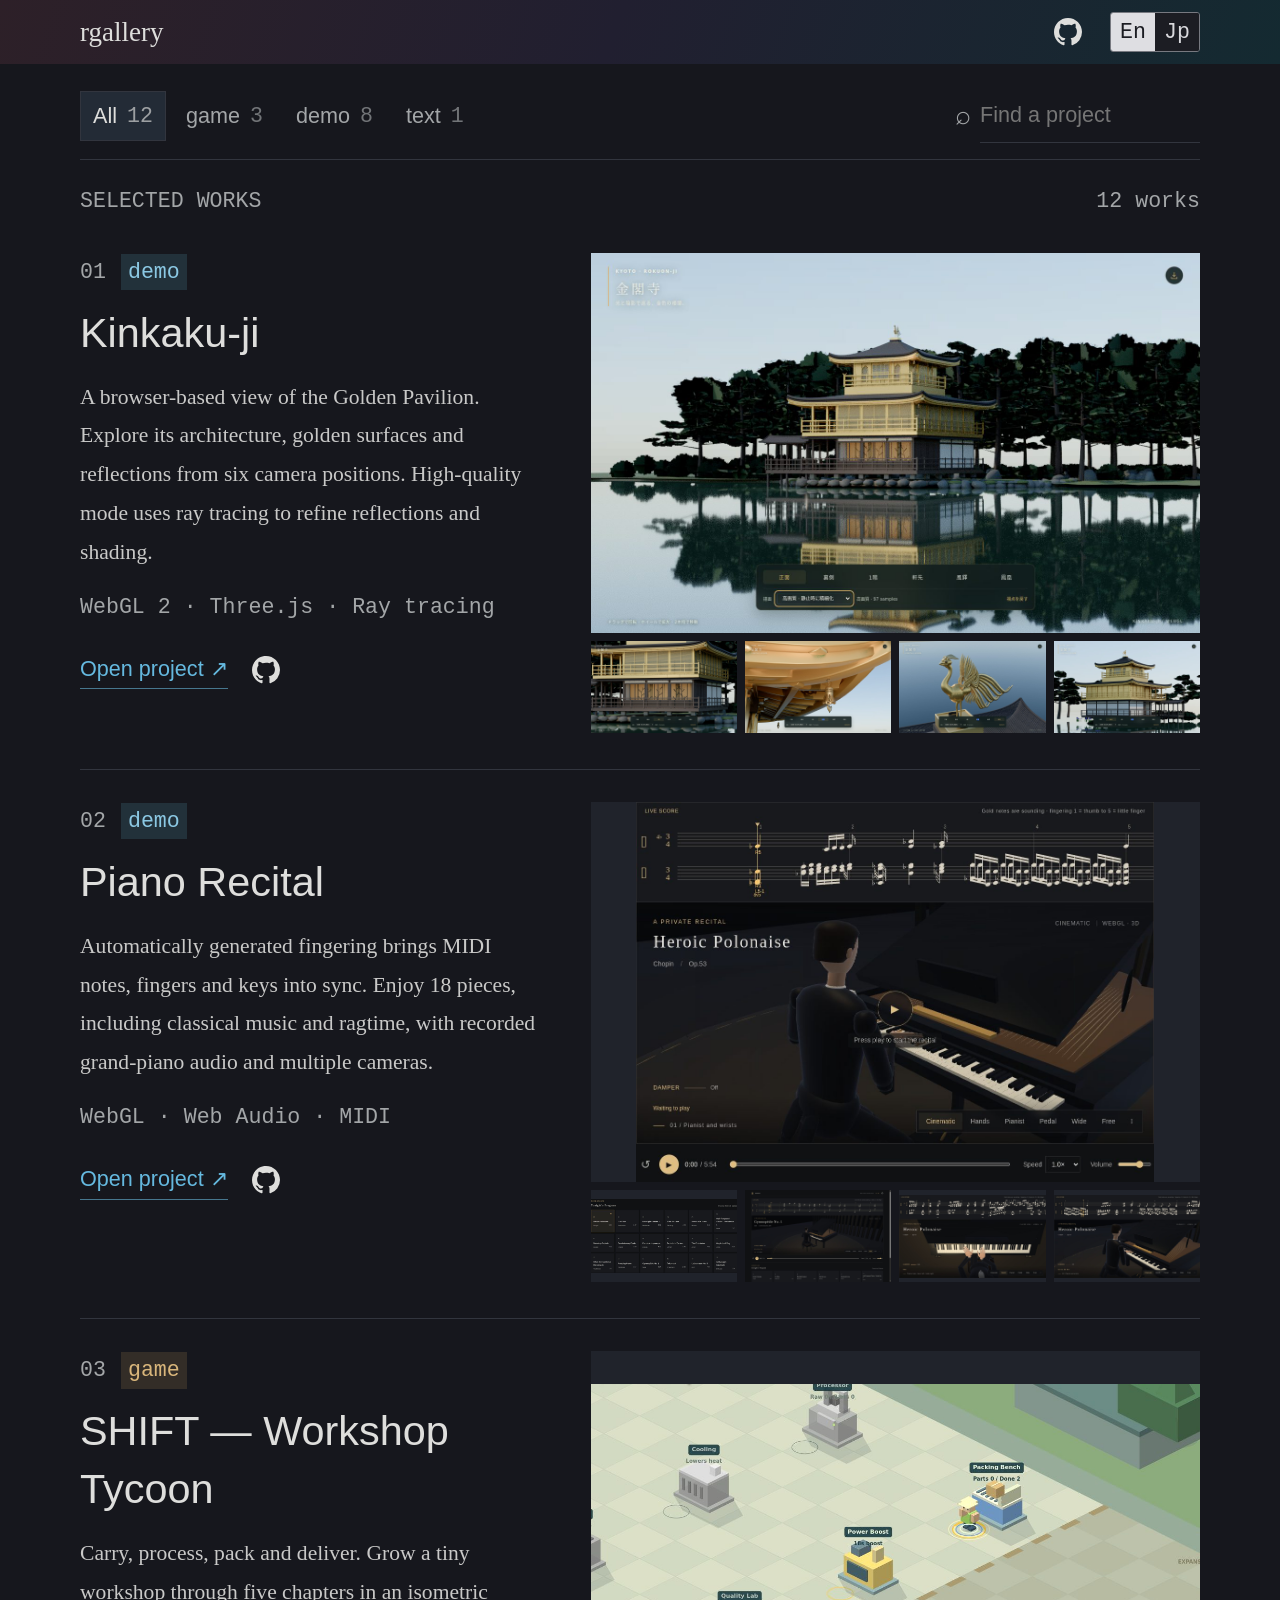
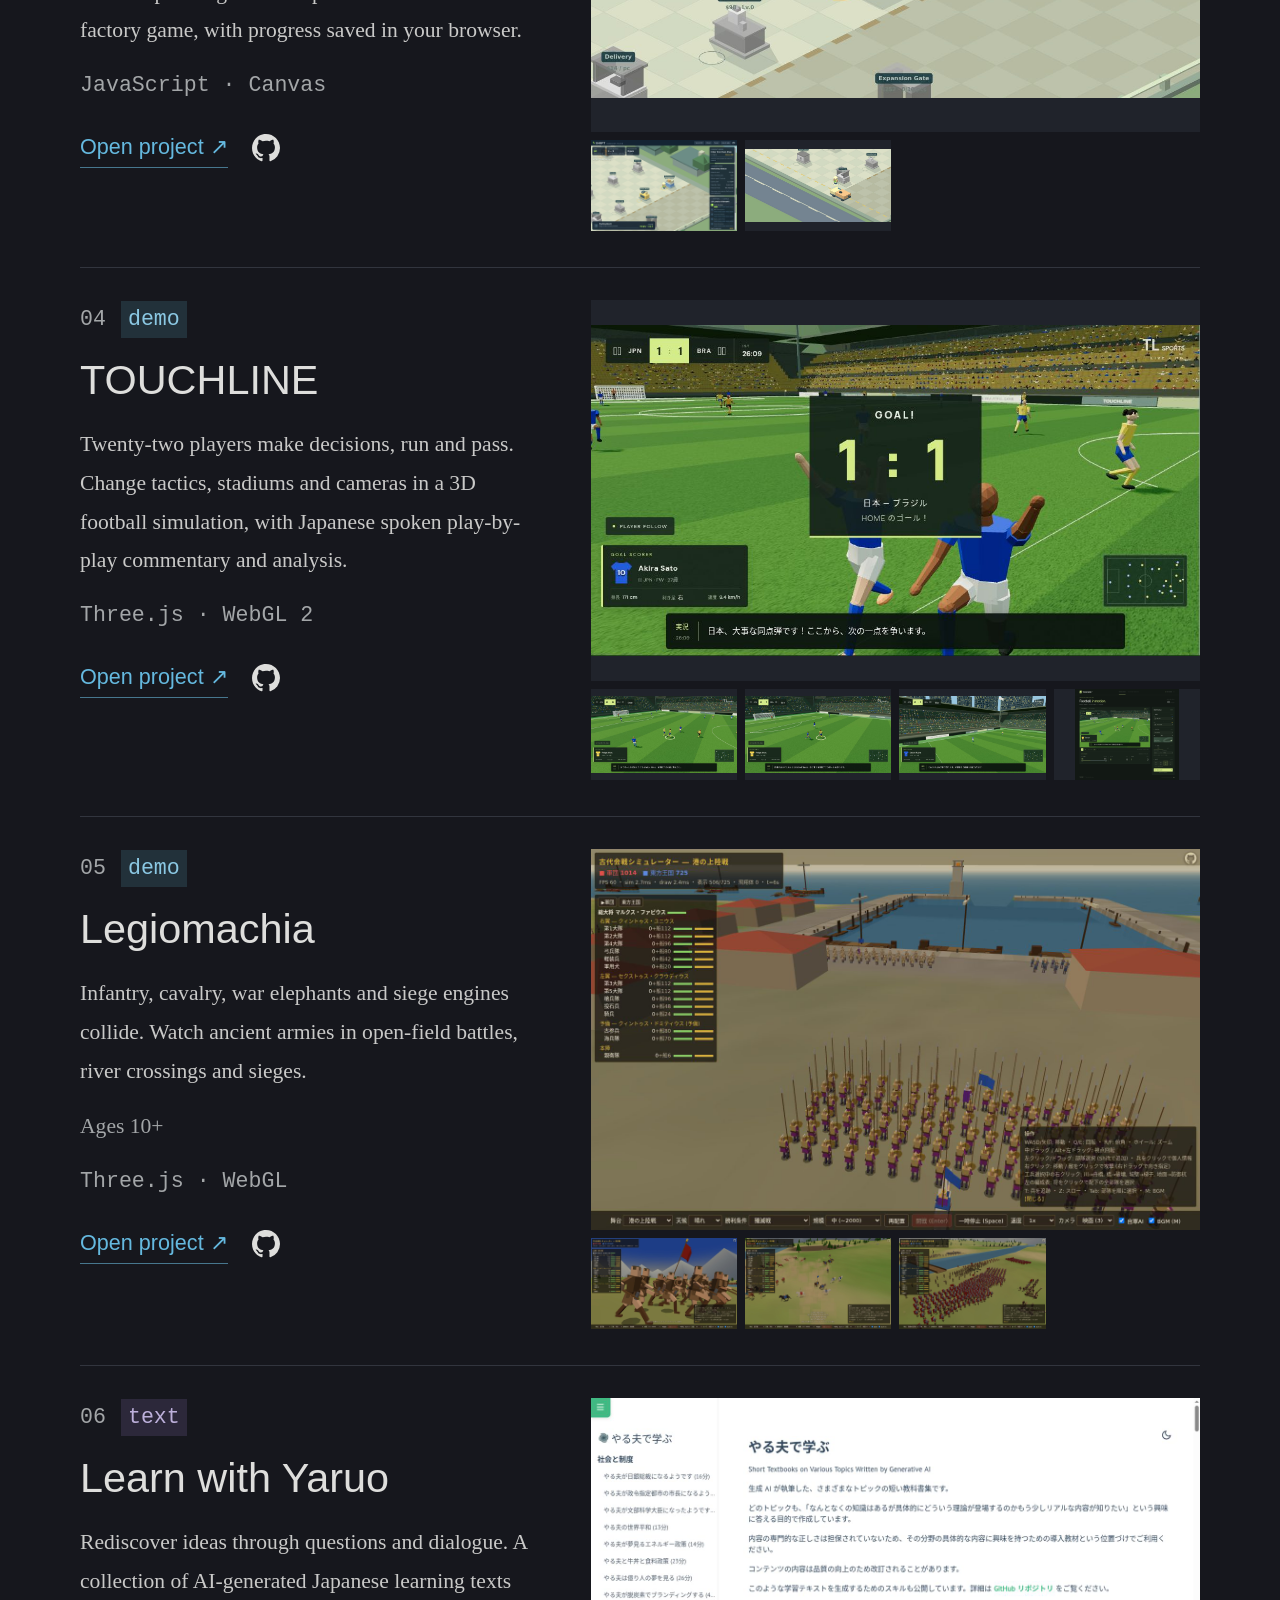
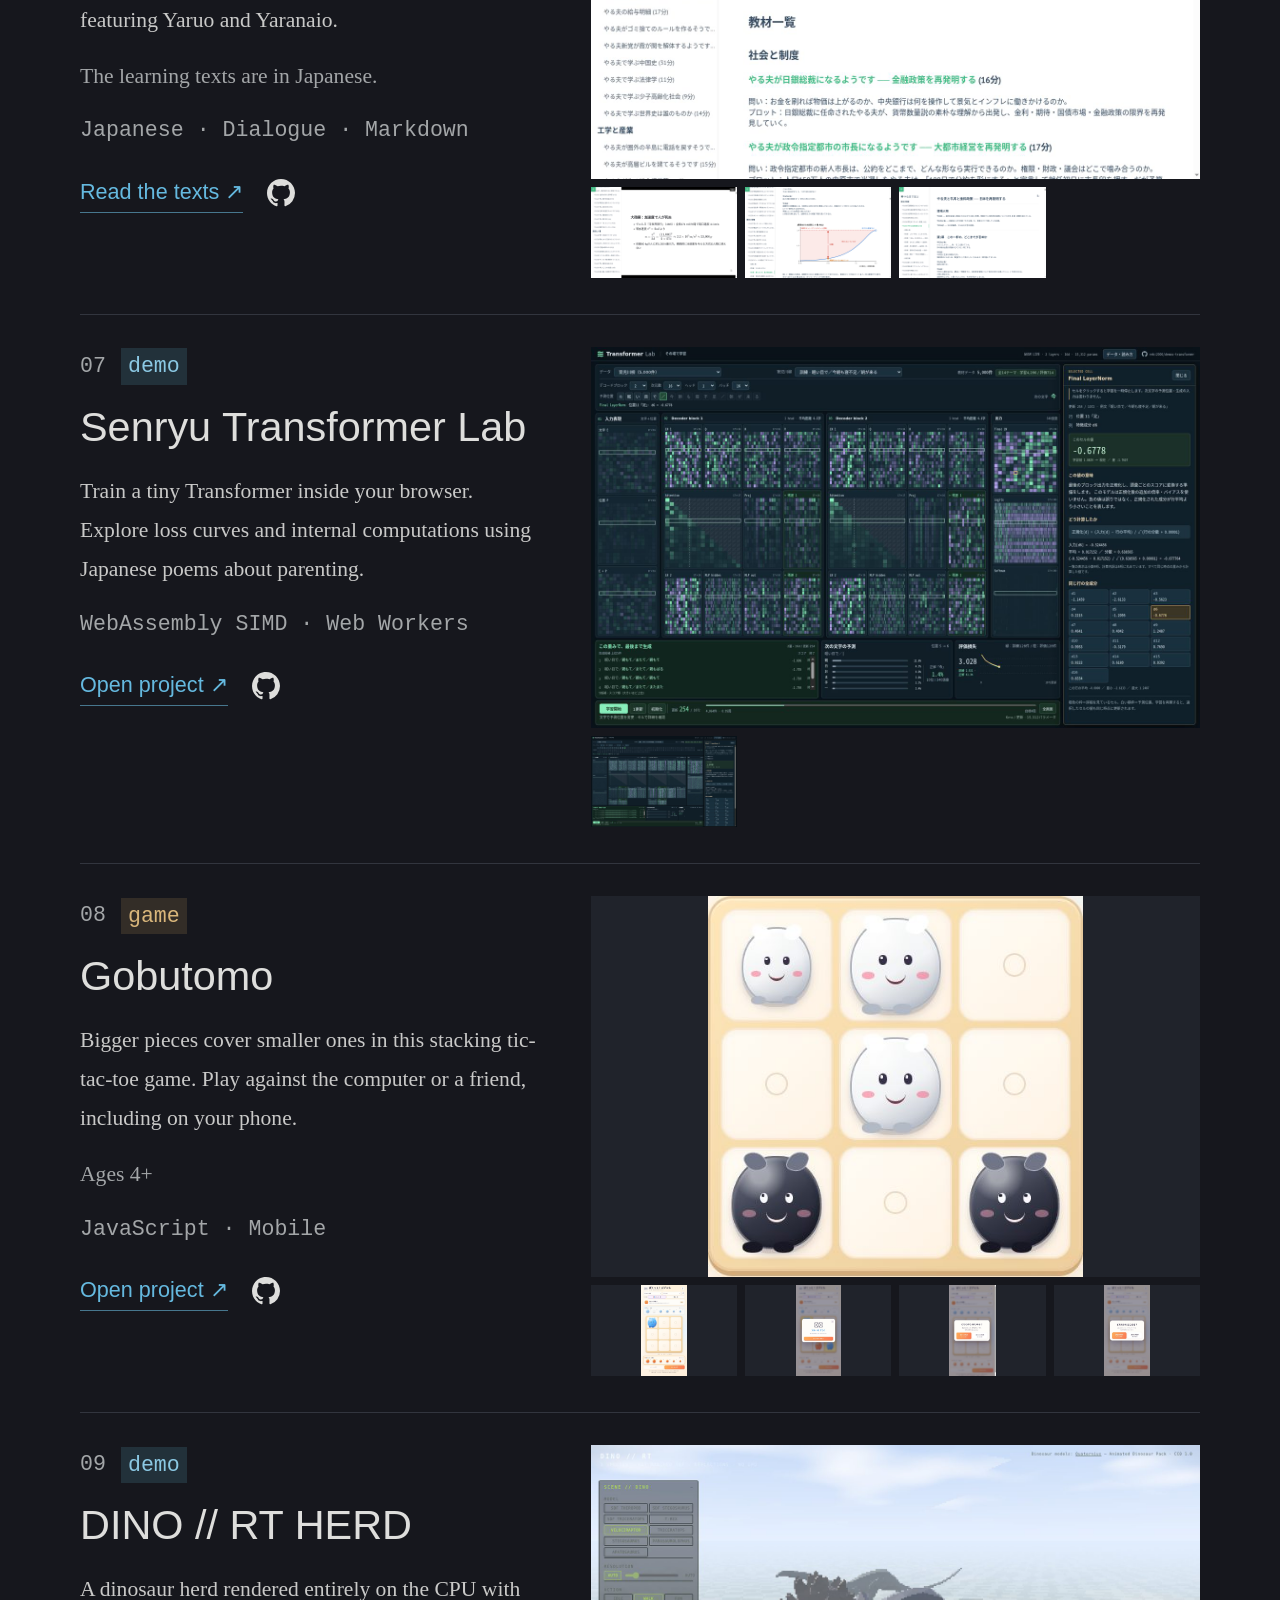
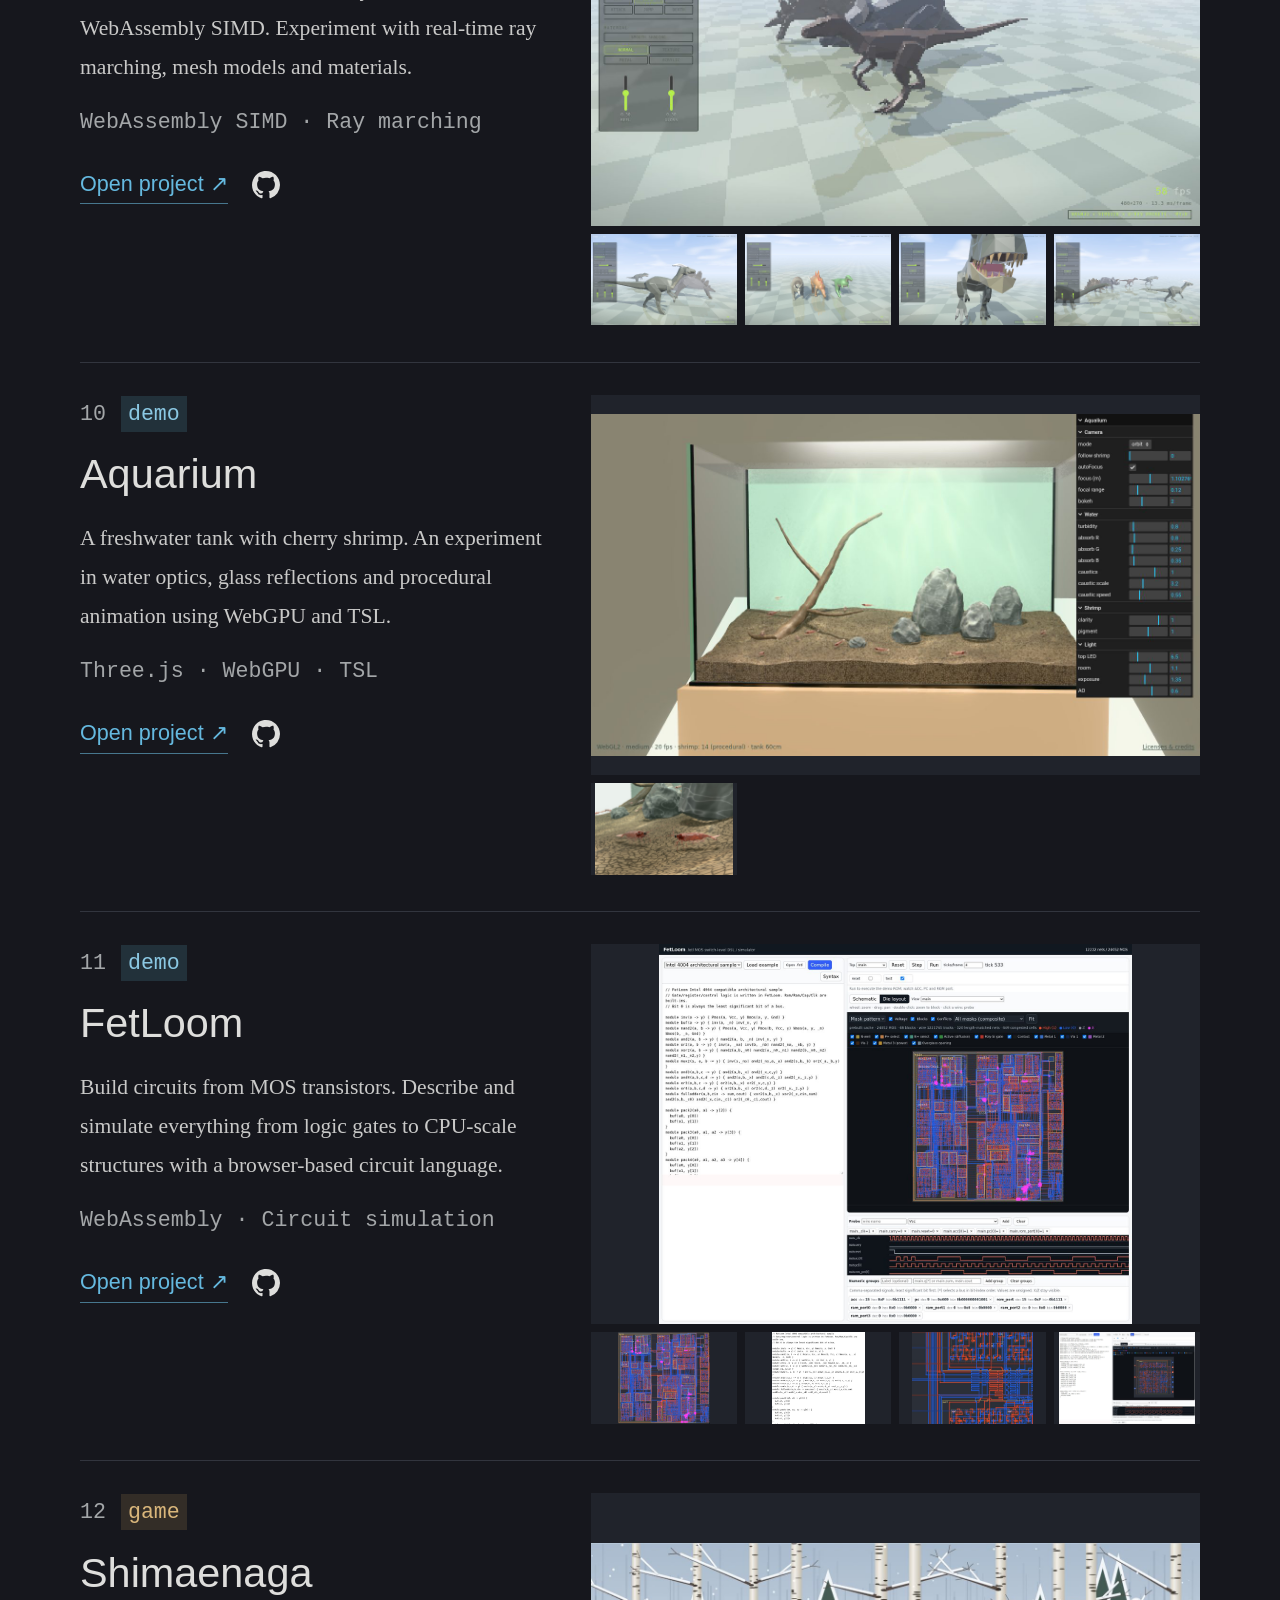
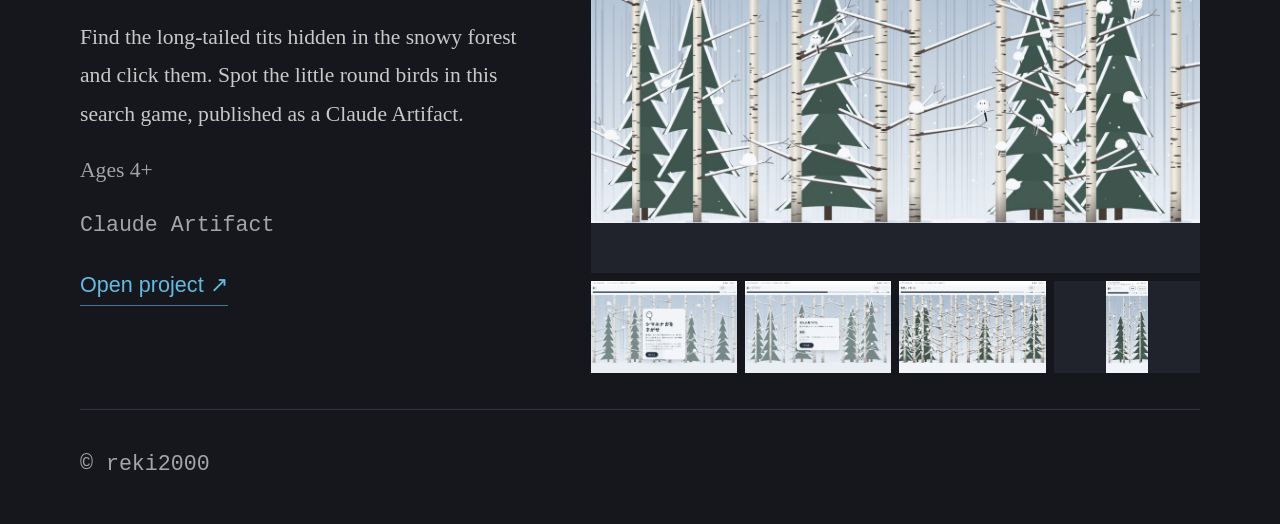
==== docs/en/index.html @ cb886435 "Reclassify shimaenaga from demo to game Co-Authored-By: Claude Haiku 5.5 <noreply@anthropic.com>" ====
<!doctype html>
<html lang="en"><head><meta charset="utf-8"><meta name="viewport" content="width=device-width,initial-scale=1">
<title>Collection — rgallery</title><meta name="description" content="Demos and games for the browser. Ideas explored through conversation. A collection of things I make.">
<meta name="theme-color" content="#16171d"><link rel="canonical" href="https://reki2000.github.io/rgallery/en/index.html">
<link rel="alternate" hreflang="ja" href="https://reki2000.github.io/rgallery/index.html">
<meta property="og:type" content="website"><meta property="og:title" content="Collection"><meta property="og:description" content="Demos and games for the browser. Ideas explored through conversation. A collection of things I make."><meta property="og:url" content="https://reki2000.github.io/rgallery/en/index.html">
<link rel="stylesheet" href="../assets/style.css"><script src="../assets/site.js" defer></script></head>
<body><a class="skip-link" href="#main">Skip to content</a><div class="page">
<header class="site-header"><a class="wordmark" href="index.html">rgallery</a>
<div class="header-right"><a class="github-link icon-link" href="https://github.com/reki2000" target="_blank" rel="noopener noreferrer" aria-label="reki2000 · GitHub" title="reki2000 · GitHub"><svg viewBox="0 0 16 16" aria-hidden="true" focusable="false"><path fill="currentColor" d="M8 0C3.58 0 0 3.58 0 8c0 3.54 2.29 6.53 5.47 7.59.4.07.55-.17.55-.38 0-.19-.01-.82-.01-1.49-2.01.37-2.53-.49-2.69-.94-.09-.23-.48-.94-.82-1.13-.28-.15-.68-.52-.01-.53.63-.01 1.08.58 1.23.82.72 1.21 1.87.87 2.33.66.07-.52.28-.87.51-1.07-1.78-.2-3.64-.89-3.64-3.95 0-.87.31-1.59.82-2.15-.08-.2-.36-1.02.08-2.12 0 0 .67-.21 2.2.82A7.65 7.65 0 0 1 8 3.86c.68 0 1.36.09 2 .27 1.53-1.04 2.2-.82 2.2-.82.44 1.1.16 1.92.08 2.12.51.56.82 1.27.82 2.15 0 3.07-1.87 3.75-3.65 3.95.29.25.54.73.54 1.48 0 1.07-.01 1.93-.01 2.2 0 .21.15.46.55.38A8.01 8.01 0 0 0 16 8c0-4.42-3.58-8-8-8Z"/></svg></a><nav class="languages" aria-label="Language"><span aria-current="page" class="active" lang="en" aria-label="English">En</span><a href="../index.html" lang="ja" hreflang="ja" aria-label="日本語">Jp</a></nav></div></header>
<main id="main"><h1 class="sr-only">Collection</h1><section class="collection" aria-label="Collection"><div class="collection-tools"><nav class="filters" aria-label="Category"><a href="index.html" data-filter="all" class="filter selected" aria-current="page">All <span class="mono">12</span></a><a href="game.html" data-filter="game" class="filter " >game <span class="mono">3</span></a><a href="demo.html" data-filter="demo" class="filter " >demo <span class="mono">8</span></a><a href="text.html" data-filter="text" class="filter " >text <span class="mono">1</span></a></nav>
<div class="search" hidden><label class="sr-only" for="search">Find a project</label><span aria-hidden="true">⌕</span><input id="search" type="search" placeholder="Find a project" title="Search names, descriptions or technology"><button class="clear-search" hidden aria-label="Clear search">×</button></div></div>
<div class="collection-heading"><span class="mono">SELECTED WORKS</span><span class="result-count mono" role="status" aria-live="polite">12 works</span></div>
<div class="project-list" data-category="all" data-works="works"><article id="project-kinkakuji" class="project" data-tags="demo" data-search="kinkaku-ji a browser-based view of the golden pavilion. explore its architecture, golden surfaces and reflections from six camera positions. high-quality mode uses ray tracing to refine reflections and shading. webgl 2 three.js ray tracing demo">
      <div class="project-info"><div class="project-meta"><span class="number mono">01</span><span class="tag tag-demo">demo</span></div>
      <h2>Kinkaku-ji</h2><p>A browser-based view of the Golden Pavilion. Explore its architecture, golden surfaces and reflections from six camera positions. High-quality mode uses ray tracing to refine reflections and shading.</p>
      <div class="technologies mono">WebGL 2 · Three.js · Ray tracing</div><div class="project-links"><a class="open-link" href="https://reki2000.github.io/demos-kinkakuji/" target="_blank" rel="noopener noreferrer">Open project <span aria-hidden="true">↗</span></a><a class="repository-link icon-link" href="https://github.com/reki2000/demos-kinkakuji" target="_blank" rel="noopener noreferrer" aria-label="Kinkaku-ji · GitHub" title="Kinkaku-ji · GitHub"><svg viewBox="0 0 16 16" aria-hidden="true" focusable="false"><path fill="currentColor" d="M8 0C3.58 0 0 3.58 0 8c0 3.54 2.29 6.53 5.47 7.59.4.07.55-.17.55-.38 0-.19-.01-.82-.01-1.49-2.01.37-2.53-.49-2.69-.94-.09-.23-.48-.94-.82-1.13-.28-.15-.68-.52-.01-.53.63-.01 1.08.58 1.23.82.72 1.21 1.87.87 2.33.66.07-.52.28-.87.51-1.07-1.78-.2-3.64-.89-3.64-3.95 0-.87.31-1.59.82-2.15-.08-.2-.36-1.02.08-2.12 0 0 .67-.21 2.2.82A7.65 7.65 0 0 1 8 3.86c.68 0 1.36.09 2 .27 1.53-1.04 2.2-.82 2.2-.82.44 1.1.16 1.92.08 2.12.51.56.82 1.27.82 2.15 0 3.07-1.87 3.75-3.65 3.95.29.25.54.73.54 1.48 0 1.07-.01 1.93-.01 2.2 0 .21.15.46.55.38A8.01 8.01 0 0 0 16 8c0-4.42-3.58-8-8-8Z"/></svg></a></div></div>
      <div class="project-preview"><a href="../assets/projects/kinkakuji/images/bbafd30887756fbfefd7.jpg" class="preview-shot screenshot-link shot-0" data-gallery="kinkakuji" data-caption="Front view and reflections" aria-label="Enlarge image: Front view and reflections" ><img src="../assets/projects/kinkakuji/images/bbafd30887756fbfefd7.jpg" alt="Front view and reflections" loading="lazy" decoding="async"></a><a href="../assets/projects/kinkakuji/images/40eb059ac54685e63260.jpg" class="preview-shot screenshot-link shot-1" data-gallery="kinkakuji" data-caption="Ground-floor paintings and veranda" aria-label="Enlarge image: Ground-floor paintings and veranda" ><img src="../assets/projects/kinkakuji/images/40eb059ac54685e63260.jpg" alt="Ground-floor paintings and veranda" loading="lazy" decoding="async"></a><a href="../assets/projects/kinkakuji/images/900a9c59b5b9c751bec2.jpg" class="preview-shot screenshot-link shot-2" data-gallery="kinkakuji" data-caption="Eaves and hanging bell" aria-label="Enlarge image: Eaves and hanging bell" ><img src="../assets/projects/kinkakuji/images/900a9c59b5b9c751bec2.jpg" alt="Eaves and hanging bell" loading="lazy" decoding="async"></a><a href="../assets/projects/kinkakuji/images/5cd1f772769528ccbc5f.jpg" class="preview-shot screenshot-link shot-3" data-gallery="kinkakuji" data-caption="Phoenix on the roof" aria-label="Enlarge image: Phoenix on the roof" ><img src="../assets/projects/kinkakuji/images/5cd1f772769528ccbc5f.jpg" alt="Phoenix on the roof" loading="lazy" decoding="async"></a><a href="../assets/projects/kinkakuji/images/a130f396a6bf901be2d5.jpg" class="preview-shot screenshot-link shot-4" data-gallery="kinkakuji" data-caption="Rear view" aria-label="Enlarge image: Rear view" ><img src="../assets/projects/kinkakuji/images/a130f396a6bf901be2d5.jpg" alt="Rear view" loading="lazy" decoding="async"></a></div></article><article id="project-pianist" class="project" data-tags="demo" data-search="piano recital automatically generated fingering brings midi notes, fingers and keys into sync. enjoy 18 pieces, including classical music and ragtime, with recorded grand-piano audio and multiple cameras. webgl web audio midi demo">
      <div class="project-info"><div class="project-meta"><span class="number mono">02</span><span class="tag tag-demo">demo</span></div>
      <h2>Piano Recital</h2><p>Automatically generated fingering brings MIDI notes, fingers and keys into sync. Enjoy 18 pieces, including classical music and ragtime, with recorded grand-piano audio and multiple cameras.</p>
      <div class="technologies mono">WebGL · Web Audio · MIDI</div><div class="project-links"><a class="open-link" href="https://reki2000.github.io/demos-pianist/" target="_blank" rel="noopener noreferrer">Open project <span aria-hidden="true">↗</span></a><a class="repository-link icon-link" href="https://github.com/reki2000/demos-pianist" target="_blank" rel="noopener noreferrer" aria-label="Piano Recital · GitHub" title="Piano Recital · GitHub"><svg viewBox="0 0 16 16" aria-hidden="true" focusable="false"><path fill="currentColor" d="M8 0C3.58 0 0 3.58 0 8c0 3.54 2.29 6.53 5.47 7.59.4.07.55-.17.55-.38 0-.19-.01-.82-.01-1.49-2.01.37-2.53-.49-2.69-.94-.09-.23-.48-.94-.82-1.13-.28-.15-.68-.52-.01-.53.63-.01 1.08.58 1.23.82.72 1.21 1.87.87 2.33.66.07-.52.28-.87.51-1.07-1.78-.2-3.64-.89-3.64-3.95 0-.87.31-1.59.82-2.15-.08-.2-.36-1.02.08-2.12 0 0 .67-.21 2.2.82A7.65 7.65 0 0 1 8 3.86c.68 0 1.36.09 2 .27 1.53-1.04 2.2-.82 2.2-.82.44 1.1.16 1.92.08 2.12.51.56.82 1.27.82 2.15 0 3.07-1.87 3.75-3.65 3.95.29.25.54.73.54 1.48 0 1.07-.01 1.93-.01 2.2 0 .21.15.46.55.38A8.01 8.01 0 0 0 16 8c0-4.42-3.58-8-8-8Z"/></svg></a></div></div>
      <div class="project-preview"><a href="../assets/projects/pianist/images/56cb00e380f5f61ce0f1.jpg" class="preview-shot screenshot-link shot-0" data-gallery="pianist" data-caption="Heroic Polonaise · score, performance and playback controls" aria-label="Enlarge image: Heroic Polonaise · score, performance and playback controls" ><img src="../assets/projects/pianist/images/56cb00e380f5f61ce0f1.jpg" alt="Heroic Polonaise · score, performance and playback controls" loading="lazy" decoding="async"></a><a href="../assets/projects/pianist/images/da84420dd699cf44e0b8.jpg" class="preview-shot screenshot-link shot-1" data-gallery="pianist" data-caption="All 18 pieces" aria-label="Enlarge image: All 18 pieces" ><img src="../assets/projects/pianist/images/da84420dd699cf44e0b8.jpg" alt="All 18 pieces" loading="lazy" decoding="async"></a><a href="../assets/projects/pianist/images/9df2aa948b6a42879a92.jpg" class="preview-shot screenshot-link shot-2" data-gallery="pianist" data-caption="Full interface with score, performance and controls" aria-label="Enlarge image: Full interface with score, performance and controls" ><img src="../assets/projects/pianist/images/9df2aa948b6a42879a92.jpg" alt="Full interface with score, performance and controls" loading="lazy" decoding="async"></a><a href="../assets/projects/pianist/images/5975b1fbbb079f7eafb2.jpg" class="preview-shot screenshot-link shot-3" data-gallery="pianist" data-caption="Automatically generated fingering · hands view" aria-label="Enlarge image: Automatically generated fingering · hands view" ><img src="../assets/projects/pianist/images/5975b1fbbb079f7eafb2.jpg" alt="Automatically generated fingering · hands view" loading="lazy" decoding="async"></a><a href="../assets/projects/pianist/images/4a7bf942c2901a3f6448.jpg" class="preview-shot screenshot-link shot-4" data-gallery="pianist" data-caption="Heroic Polonaise · live score and performance" aria-label="Enlarge image: Heroic Polonaise · live score and performance" ><img src="../assets/projects/pianist/images/4a7bf942c2901a3f6448.jpg" alt="Heroic Polonaise · live score and performance" loading="lazy" decoding="async"></a><a href="../assets/projects/pianist/images/bc651e240976e0a58edc.jpg" class="preview-shot screenshot-link shot-5" data-gallery="pianist" data-caption="Mobile · score and performance" aria-label="Enlarge image: Mobile · score and performance" hidden></a><a href="../assets/projects/pianist/images/d4d1ab14e95d66df1081.jpg" class="preview-shot screenshot-link shot-6" data-gallery="pianist" data-caption="Mobile · score and hands" aria-label="Enlarge image: Mobile · score and hands" hidden></a><a href="../assets/projects/pianist/images/583b21f9a7ab3e2455a9.jpg" class="preview-shot screenshot-link shot-7" data-gallery="pianist" data-caption="Rondo alla Turca · live score and performance" aria-label="Enlarge image: Rondo alla Turca · live score and performance" hidden></a></div></article><article id="project-shift" class="project" data-tags="game" data-search="shift — workshop tycoon carry, process, pack and deliver. grow a tiny workshop through five chapters in an isometric factory game, with progress saved in your browser. javascript canvas game">
      <div class="project-info"><div class="project-meta"><span class="number mono">03</span><span class="tag tag-game">game</span></div>
      <h2>SHIFT — Workshop Tycoon</h2><p>Carry, process, pack and deliver. Grow a tiny workshop through five chapters in an isometric factory game, with progress saved in your browser.</p>
      <div class="technologies mono">JavaScript · Canvas</div><div class="project-links"><a class="open-link" href="https://reki2000.github.io/demos-worker/" target="_blank" rel="noopener noreferrer">Open project <span aria-hidden="true">↗</span></a><a class="repository-link icon-link" href="https://github.com/reki2000/demos-worker" target="_blank" rel="noopener noreferrer" aria-label="SHIFT — Workshop Tycoon · GitHub" title="SHIFT — Workshop Tycoon · GitHub"><svg viewBox="0 0 16 16" aria-hidden="true" focusable="false"><path fill="currentColor" d="M8 0C3.58 0 0 3.58 0 8c0 3.54 2.29 6.53 5.47 7.59.4.07.55-.17.55-.38 0-.19-.01-.82-.01-1.49-2.01.37-2.53-.49-2.69-.94-.09-.23-.48-.94-.82-1.13-.28-.15-.68-.52-.01-.53.63-.01 1.08.58 1.23.82.72 1.21 1.87.87 2.33.66.07-.52.28-.87.51-1.07-1.78-.2-3.64-.89-3.64-3.95 0-.87.31-1.59.82-2.15-.08-.2-.36-1.02.08-2.12 0 0 .67-.21 2.2.82A7.65 7.65 0 0 1 8 3.86c.68 0 1.36.09 2 .27 1.53-1.04 2.2-.82 2.2-.82.44 1.1.16 1.92.08 2.12.51.56.82 1.27.82 2.15 0 3.07-1.87 3.75-3.65 3.95.29.25.54.73.54 1.48 0 1.07-.01 1.93-.01 2.2 0 .21.15.46.55.38A8.01 8.01 0 0 0 16 8c0-4.42-3.58-8-8-8Z"/></svg></a></div></div>
      <div class="project-preview"><a href="../assets/projects/shift/images/bd65cfd5ac6fcfdffb1b.jpg" class="preview-shot screenshot-link shot-0" data-gallery="shift" data-caption="Processing and packing in the workshop" aria-label="Enlarge image: Processing and packing in the workshop" ><img src="../assets/projects/shift/images/bd65cfd5ac6fcfdffb1b.jpg" alt="Processing and packing in the workshop" loading="lazy" decoding="async"></a><a href="../assets/projects/shift/images/bcfa1e513889536100d5.jpg" class="preview-shot screenshot-link shot-1" data-gallery="shift" data-caption="Full workshop interface" aria-label="Enlarge image: Full workshop interface" ><img src="../assets/projects/shift/images/bcfa1e513889536100d5.jpg" alt="Full workshop interface" loading="lazy" decoding="async"></a><a href="../assets/projects/shift/images/961adf9319c478b05d92.jpg" class="preview-shot screenshot-link shot-2" data-gallery="shift" data-caption="Delivery scene" aria-label="Enlarge image: Delivery scene" ><img src="../assets/projects/shift/images/961adf9319c478b05d92.jpg" alt="Delivery scene" loading="lazy" decoding="async"></a></div></article><article id="project-touchline" class="project" data-tags="demo" data-search="touchline twenty-two players make decisions, run and pass. change tactics, stadiums and cameras in a 3d football simulation, with japanese spoken play-by-play commentary and analysis. three.js webgl 2 demo">
      <div class="project-info"><div class="project-meta"><span class="number mono">04</span><span class="tag tag-demo">demo</span></div>
      <h2>TOUCHLINE</h2><p>Twenty-two players make decisions, run and pass. Change tactics, stadiums and cameras in a 3D football simulation, with Japanese spoken play-by-play commentary and analysis.</p>
      <div class="technologies mono">Three.js · WebGL 2</div><div class="project-links"><a class="open-link" href="https://reki2000.github.io/demos-soccer/" target="_blank" rel="noopener noreferrer">Open project <span aria-hidden="true">↗</span></a><a class="repository-link icon-link" href="https://github.com/reki2000/demos-soccer" target="_blank" rel="noopener noreferrer" aria-label="TOUCHLINE · GitHub" title="TOUCHLINE · GitHub"><svg viewBox="0 0 16 16" aria-hidden="true" focusable="false"><path fill="currentColor" d="M8 0C3.58 0 0 3.58 0 8c0 3.54 2.29 6.53 5.47 7.59.4.07.55-.17.55-.38 0-.19-.01-.82-.01-1.49-2.01.37-2.53-.49-2.69-.94-.09-.23-.48-.94-.82-1.13-.28-.15-.68-.52-.01-.53.63-.01 1.08.58 1.23.82.72 1.21 1.87.87 2.33.66.07-.52.28-.87.51-1.07-1.78-.2-3.64-.89-3.64-3.95 0-.87.31-1.59.82-2.15-.08-.2-.36-1.02.08-2.12 0 0 .67-.21 2.2.82A7.65 7.65 0 0 1 8 3.86c.68 0 1.36.09 2 .27 1.53-1.04 2.2-.82 2.2-.82.44 1.1.16 1.92.08 2.12.51.56.82 1.27.82 2.15 0 3.07-1.87 3.75-3.65 3.95.29.25.54.73.54 1.48 0 1.07-.01 1.93-.01 2.2 0 .21.15.46.55.38A8.01 8.01 0 0 0 16 8c0-4.42-3.58-8-8-8Z"/></svg></a></div></div>
      <div class="project-preview"><a href="../assets/projects/touchline/images/55f98bf6ba88c850c919.jpg" class="preview-shot screenshot-link shot-0" data-gallery="touchline" data-caption="Goal celebration" aria-label="Enlarge image: Goal celebration" ><img src="../assets/projects/touchline/images/55f98bf6ba88c850c919.jpg" alt="Goal celebration" loading="lazy" decoding="async"></a><a href="../assets/projects/touchline/images/0d814fae47db78426adf.jpg" class="preview-shot screenshot-link shot-1" data-gallery="touchline" data-caption="Match scene 1" aria-label="Enlarge image: Match scene 1" ><img src="../assets/projects/touchline/images/0d814fae47db78426adf.jpg" alt="Match scene 1" loading="lazy" decoding="async"></a><a href="../assets/projects/touchline/images/0c554bc7fa4fd9c089bd.jpg" class="preview-shot screenshot-link shot-2" data-gallery="touchline" data-caption="Match scene 2" aria-label="Enlarge image: Match scene 2" ><img src="../assets/projects/touchline/images/0c554bc7fa4fd9c089bd.jpg" alt="Match scene 2" loading="lazy" decoding="async"></a><a href="../assets/projects/touchline/images/8985163483ad59d58647.jpg" class="preview-shot screenshot-link shot-3" data-gallery="touchline" data-caption="Match scene 3" aria-label="Enlarge image: Match scene 3" ><img src="../assets/projects/touchline/images/8985163483ad59d58647.jpg" alt="Match scene 3" loading="lazy" decoding="async"></a><a href="../assets/projects/touchline/images/dd173c65bf1949a67d55.jpg" class="preview-shot screenshot-link shot-4" data-gallery="touchline" data-caption="Full interface with match and settings" aria-label="Enlarge image: Full interface with match and settings" ><img src="../assets/projects/touchline/images/dd173c65bf1949a67d55.jpg" alt="Full interface with match and settings" loading="lazy" decoding="async"></a><a href="../assets/projects/touchline/images/599aa3c7ba1aa57aa2b5.jpg" class="preview-shot screenshot-link shot-5" data-gallery="touchline" data-caption="Desktop scene 1" aria-label="Enlarge image: Desktop scene 1" hidden></a><a href="../assets/projects/touchline/images/70a3eda86332a8f59523.jpg" class="preview-shot screenshot-link shot-6" data-gallery="touchline" data-caption="Desktop scene 2" aria-label="Enlarge image: Desktop scene 2" hidden></a><a href="../assets/projects/touchline/images/7f74700e5c842a491a9d.jpg" class="preview-shot screenshot-link shot-7" data-gallery="touchline" data-caption="Mobile match 1" aria-label="Enlarge image: Mobile match 1" hidden></a><a href="../assets/projects/touchline/images/291b321281d9828221f7.jpg" class="preview-shot screenshot-link shot-8" data-gallery="touchline" data-caption="Mobile match 2" aria-label="Enlarge image: Mobile match 2" hidden></a></div></article><article id="project-legiomachia" class="project" data-tags="demo" data-search="legiomachia infantry, cavalry, war elephants and siege engines collide. watch ancient armies in open-field battles, river crossings and sieges. three.js webgl demo">
      <div class="project-info"><div class="project-meta"><span class="number mono">05</span><span class="tag tag-demo">demo</span></div>
      <h2>Legiomachia</h2><p>Infantry, cavalry, war elephants and siege engines collide. Watch ancient armies in open-field battles, river crossings and sieges.</p><p class="project-note">Ages 10+</p>
      <div class="technologies mono">Three.js · WebGL</div><div class="project-links"><a class="open-link" href="https://reki2000.github.io/legiomachia/" target="_blank" rel="noopener noreferrer">Open project <span aria-hidden="true">↗</span></a><a class="repository-link icon-link" href="https://github.com/reki2000/legiomachia" target="_blank" rel="noopener noreferrer" aria-label="Legiomachia · GitHub" title="Legiomachia · GitHub"><svg viewBox="0 0 16 16" aria-hidden="true" focusable="false"><path fill="currentColor" d="M8 0C3.58 0 0 3.58 0 8c0 3.54 2.29 6.53 5.47 7.59.4.07.55-.17.55-.38 0-.19-.01-.82-.01-1.49-2.01.37-2.53-.49-2.69-.94-.09-.23-.48-.94-.82-1.13-.28-.15-.68-.52-.01-.53.63-.01 1.08.58 1.23.82.72 1.21 1.87.87 2.33.66.07-.52.28-.87.51-1.07-1.78-.2-3.64-.89-3.64-3.95 0-.87.31-1.59.82-2.15-.08-.2-.36-1.02.08-2.12 0 0 .67-.21 2.2.82A7.65 7.65 0 0 1 8 3.86c.68 0 1.36.09 2 .27 1.53-1.04 2.2-.82 2.2-.82.44 1.1.16 1.92.08 2.12.51.56.82 1.27.82 2.15 0 3.07-1.87 3.75-3.65 3.95.29.25.54.73.54 1.48 0 1.07-.01 1.93-.01 2.2 0 .21.15.46.55.38A8.01 8.01 0 0 0 16 8c0-4.42-3.58-8-8-8Z"/></svg></a></div></div>
      <div class="project-preview"><a href="../assets/projects/legiomachia/images/95d96b8b764e8a8298e1.jpg" class="preview-shot screenshot-link shot-0" data-gallery="legiomachia" data-caption="Desktop scene 1" aria-label="Enlarge image: Desktop scene 1" ><img src="../assets/projects/legiomachia/images/95d96b8b764e8a8298e1.jpg" alt="Desktop scene 1" loading="lazy" decoding="async"></a><a href="../assets/projects/legiomachia/images/f4c1203c3255be5cd4a3.jpg" class="preview-shot screenshot-link shot-1" data-gallery="legiomachia" data-caption="Desktop scene 2" aria-label="Enlarge image: Desktop scene 2" ><img src="../assets/projects/legiomachia/images/f4c1203c3255be5cd4a3.jpg" alt="Desktop scene 2" loading="lazy" decoding="async"></a><a href="../assets/projects/legiomachia/images/51164bb4ab0cd436952b.jpg" class="preview-shot screenshot-link shot-2" data-gallery="legiomachia" data-caption="Desktop scene 3" aria-label="Enlarge image: Desktop scene 3" ><img src="../assets/projects/legiomachia/images/51164bb4ab0cd436952b.jpg" alt="Desktop scene 3" loading="lazy" decoding="async"></a><a href="../assets/projects/legiomachia/images/b26dcdf287b6555551e4.jpg" class="preview-shot screenshot-link shot-3" data-gallery="legiomachia" data-caption="Desktop scene 4" aria-label="Enlarge image: Desktop scene 4" ><img src="../assets/projects/legiomachia/images/b26dcdf287b6555551e4.jpg" alt="Desktop scene 4" loading="lazy" decoding="async"></a></div></article><article id="project-yaruo" class="project" data-tags="text" data-search="learn with yaruo rediscover ideas through questions and dialogue. a collection of ai-generated japanese learning texts featuring yaruo and yaranaio. japanese dialogue markdown text">
      <div class="project-info"><div class="project-meta"><span class="number mono">06</span><span class="tag tag-text">text</span></div>
      <h2>Learn with Yaruo</h2><p>Rediscover ideas through questions and dialogue. A collection of AI-generated Japanese learning texts featuring Yaruo and Yaranaio.</p><p class="project-note">The learning texts are in Japanese.</p>
      <div class="technologies mono">Japanese · Dialogue · Markdown</div><div class="project-links"><a class="open-link" href="https://reki2000.github.io/genai-textbooks/" target="_blank" rel="noopener noreferrer">Read the texts <span aria-hidden="true">↗</span></a><a class="repository-link icon-link" href="https://github.com/reki2000/genai-textbooks" target="_blank" rel="noopener noreferrer" aria-label="Learn with Yaruo · GitHub" title="Learn with Yaruo · GitHub"><svg viewBox="0 0 16 16" aria-hidden="true" focusable="false"><path fill="currentColor" d="M8 0C3.58 0 0 3.58 0 8c0 3.54 2.29 6.53 5.47 7.59.4.07.55-.17.55-.38 0-.19-.01-.82-.01-1.49-2.01.37-2.53-.49-2.69-.94-.09-.23-.48-.94-.82-1.13-.28-.15-.68-.52-.01-.53.63-.01 1.08.58 1.23.82.72 1.21 1.87.87 2.33.66.07-.52.28-.87.51-1.07-1.78-.2-3.64-.89-3.64-3.95 0-.87.31-1.59.82-2.15-.08-.2-.36-1.02.08-2.12 0 0 .67-.21 2.2.82A7.65 7.65 0 0 1 8 3.86c.68 0 1.36.09 2 .27 1.53-1.04 2.2-.82 2.2-.82.44 1.1.16 1.92.08 2.12.51.56.82 1.27.82 2.15 0 3.07-1.87 3.75-3.65 3.95.29.25.54.73.54 1.48 0 1.07-.01 1.93-.01 2.2 0 .21.15.46.55.38A8.01 8.01 0 0 0 16 8c0-4.42-3.58-8-8-8Z"/></svg></a></div></div>
      <div class="project-preview"><a href="../assets/projects/yaruo/images/9a870be2a2148fafc837.jpg" class="preview-shot screenshot-link shot-0" data-gallery="yaruo" data-caption="Textbook collection" aria-label="Enlarge image: Textbook collection" ><img src="../assets/projects/yaruo/images/9a870be2a2148fafc837.jpg" alt="Textbook collection" loading="lazy" decoding="async"></a><a href="../assets/projects/yaruo/images/9baea0e2d2d753c6798f.jpg" class="preview-shot screenshot-link shot-1" data-gallery="yaruo" data-caption="Textbook slide view" aria-label="Enlarge image: Textbook slide view" ><img src="../assets/projects/yaruo/images/9baea0e2d2d753c6798f.jpg" alt="Textbook slide view" loading="lazy" decoding="async"></a><a href="../assets/projects/yaruo/images/ad20604eb8ff7365beb4.jpg" class="preview-shot screenshot-link shot-2" data-gallery="yaruo" data-caption="Learning information theory through dialogue and diagrams" aria-label="Enlarge image: Learning information theory through dialogue and diagrams" ><img src="../assets/projects/yaruo/images/ad20604eb8ff7365beb4.jpg" alt="Learning information theory through dialogue and diagrams" loading="lazy" decoding="async"></a><a href="../assets/projects/yaruo/images/b92f315e2b6799054f86.jpg" class="preview-shot screenshot-link shot-3" data-gallery="yaruo" data-caption="Food-policy textbook dialogue" aria-label="Enlarge image: Food-policy textbook dialogue" ><img src="../assets/projects/yaruo/images/b92f315e2b6799054f86.jpg" alt="Food-policy textbook dialogue" loading="lazy" decoding="async"></a></div></article><article id="project-transformer" class="project" data-tags="demo" data-search="senryu transformer lab train a tiny transformer inside your browser. explore loss curves and internal computations using japanese poems about parenting. webassembly simd web workers demo">
      <div class="project-info"><div class="project-meta"><span class="number mono">07</span><span class="tag tag-demo">demo</span></div>
      <h2>Senryu Transformer Lab</h2><p>Train a tiny Transformer inside your browser. Explore loss curves and internal computations using Japanese poems about parenting.</p>
      <div class="technologies mono">WebAssembly SIMD · Web Workers</div><div class="project-links"><a class="open-link" href="https://reki2000.github.io/demos-transformer/" target="_blank" rel="noopener noreferrer">Open project <span aria-hidden="true">↗</span></a><a class="repository-link icon-link" href="https://github.com/reki2000/demos-transformer" target="_blank" rel="noopener noreferrer" aria-label="Senryu Transformer Lab · GitHub" title="Senryu Transformer Lab · GitHub"><svg viewBox="0 0 16 16" aria-hidden="true" focusable="false"><path fill="currentColor" d="M8 0C3.58 0 0 3.58 0 8c0 3.54 2.29 6.53 5.47 7.59.4.07.55-.17.55-.38 0-.19-.01-.82-.01-1.49-2.01.37-2.53-.49-2.69-.94-.09-.23-.48-.94-.82-1.13-.28-.15-.68-.52-.01-.53.63-.01 1.08.58 1.23.82.72 1.21 1.87.87 2.33.66.07-.52.28-.87.51-1.07-1.78-.2-3.64-.89-3.64-3.95 0-.87.31-1.59.82-2.15-.08-.2-.36-1.02.08-2.12 0 0 .67-.21 2.2.82A7.65 7.65 0 0 1 8 3.86c.68 0 1.36.09 2 .27 1.53-1.04 2.2-.82 2.2-.82.44 1.1.16 1.92.08 2.12.51.56.82 1.27.82 2.15 0 3.07-1.87 3.75-3.65 3.95.29.25.54.73.54 1.48 0 1.07-.01 1.93-.01 2.2 0 .21.15.46.55.38A8.01 8.01 0 0 0 16 8c0-4.42-3.58-8-8-8Z"/></svg></a></div></div>
      <div class="project-preview"><a href="../assets/projects/transformer/images/5edcca04697e75cd16de.jpg" class="preview-shot screenshot-link shot-0" data-gallery="transformer" data-caption="Desktop scene 1" aria-label="Enlarge image: Desktop scene 1" ><img src="../assets/projects/transformer/images/5edcca04697e75cd16de.jpg" alt="Desktop scene 1" loading="lazy" decoding="async"></a><a href="../assets/projects/transformer/images/77be8989d43e303b61d8.jpg" class="preview-shot screenshot-link shot-1" data-gallery="transformer" data-caption="Desktop scene 2" aria-label="Enlarge image: Desktop scene 2" ><img src="../assets/projects/transformer/images/77be8989d43e303b61d8.jpg" alt="Desktop scene 2" loading="lazy" decoding="async"></a></div></article><article id="project-gobutomo" class="project" data-tags="game" data-search="gobutomo bigger pieces cover smaller ones in this stacking tic-tac-toe game. play against the computer or a friend, including on your phone. javascript mobile game">
      <div class="project-info"><div class="project-meta"><span class="number mono">08</span><span class="tag tag-game">game</span></div>
      <h2>Gobutomo</h2><p>Bigger pieces cover smaller ones in this stacking tic-tac-toe game. Play against the computer or a friend, including on your phone.</p><p class="project-note">Ages 4+</p>
      <div class="technologies mono">JavaScript · Mobile</div><div class="project-links"><a class="open-link" href="https://reki2000.github.io/gobutomo/" target="_blank" rel="noopener noreferrer">Open project <span aria-hidden="true">↗</span></a><a class="repository-link icon-link" href="https://github.com/reki2000/gobutomo" target="_blank" rel="noopener noreferrer" aria-label="Gobutomo · GitHub" title="Gobutomo · GitHub"><svg viewBox="0 0 16 16" aria-hidden="true" focusable="false"><path fill="currentColor" d="M8 0C3.58 0 0 3.58 0 8c0 3.54 2.29 6.53 5.47 7.59.4.07.55-.17.55-.38 0-.19-.01-.82-.01-1.49-2.01.37-2.53-.49-2.69-.94-.09-.23-.48-.94-.82-1.13-.28-.15-.68-.52-.01-.53.63-.01 1.08.58 1.23.82.72 1.21 1.87.87 2.33.66.07-.52.28-.87.51-1.07-1.78-.2-3.64-.89-3.64-3.95 0-.87.31-1.59.82-2.15-.08-.2-.36-1.02.08-2.12 0 0 .67-.21 2.2.82A7.65 7.65 0 0 1 8 3.86c.68 0 1.36.09 2 .27 1.53-1.04 2.2-.82 2.2-.82.44 1.1.16 1.92.08 2.12.51.56.82 1.27.82 2.15 0 3.07-1.87 3.75-3.65 3.95.29.25.54.73.54 1.48 0 1.07-.01 1.93-.01 2.2 0 .21.15.46.55.38A8.01 8.01 0 0 0 16 8c0-4.42-3.58-8-8-8Z"/></svg></a></div></div>
      <div class="project-preview"><a href="../assets/projects/gobutomo/images/69a325462843611faf34.jpg" class="preview-shot screenshot-link shot-0" data-gallery="gobutomo" data-caption="Game board during a match" aria-label="Enlarge image: Game board during a match" ><img src="../assets/projects/gobutomo/images/69a325462843611faf34.jpg" alt="Game board during a match" loading="lazy" decoding="async"></a><a href="../assets/projects/gobutomo/images/4108b57b1cb8a9e087d1.jpg" class="preview-shot screenshot-link shot-1" data-gallery="gobutomo" data-caption="Desktop scene 3" aria-label="Enlarge image: Desktop scene 3" ><img src="../assets/projects/gobutomo/images/4108b57b1cb8a9e087d1.jpg" alt="Desktop scene 3" loading="lazy" decoding="async"></a><a href="../assets/projects/gobutomo/images/5e89d6d719bec11e893e.jpg" class="preview-shot screenshot-link shot-2" data-gallery="gobutomo" data-caption="Desktop scene 4" aria-label="Enlarge image: Desktop scene 4" ><img src="../assets/projects/gobutomo/images/5e89d6d719bec11e893e.jpg" alt="Desktop scene 4" loading="lazy" decoding="async"></a><a href="../assets/projects/gobutomo/images/0752973c56cbe4b1ad4f.jpg" class="preview-shot screenshot-link shot-3" data-gallery="gobutomo" data-caption="Desktop scene 1" aria-label="Enlarge image: Desktop scene 1" ><img src="../assets/projects/gobutomo/images/0752973c56cbe4b1ad4f.jpg" alt="Desktop scene 1" loading="lazy" decoding="async"></a><a href="../assets/projects/gobutomo/images/4dc9141df2d8d23d6be6.jpg" class="preview-shot screenshot-link shot-4" data-gallery="gobutomo" data-caption="Desktop scene 2" aria-label="Enlarge image: Desktop scene 2" ><img src="../assets/projects/gobutomo/images/4dc9141df2d8d23d6be6.jpg" alt="Desktop scene 2" loading="lazy" decoding="async"></a></div></article><article id="project-dino" class="project" data-tags="demo" data-search="dino // rt herd a dinosaur herd rendered entirely on the cpu with webassembly simd. experiment with real-time ray marching, mesh models and materials. webassembly simd ray marching demo">
      <div class="project-info"><div class="project-meta"><span class="number mono">09</span><span class="tag tag-demo">demo</span></div>
      <h2>DINO // RT HERD</h2><p>A dinosaur herd rendered entirely on the CPU with WebAssembly SIMD. Experiment with real-time ray marching, mesh models and materials.</p>
      <div class="technologies mono">WebAssembly SIMD · Ray marching</div><div class="project-links"><a class="open-link" href="https://wasm-raytrace.pages.dev/" target="_blank" rel="noopener noreferrer">Open project <span aria-hidden="true">↗</span></a><a class="repository-link icon-link" href="https://github.com/reki2000/wasm-raytrace" target="_blank" rel="noopener noreferrer" aria-label="DINO // RT HERD · GitHub" title="DINO // RT HERD · GitHub"><svg viewBox="0 0 16 16" aria-hidden="true" focusable="false"><path fill="currentColor" d="M8 0C3.58 0 0 3.58 0 8c0 3.54 2.29 6.53 5.47 7.59.4.07.55-.17.55-.38 0-.19-.01-.82-.01-1.49-2.01.37-2.53-.49-2.69-.94-.09-.23-.48-.94-.82-1.13-.28-.15-.68-.52-.01-.53.63-.01 1.08.58 1.23.82.72 1.21 1.87.87 2.33.66.07-.52.28-.87.51-1.07-1.78-.2-3.64-.89-3.64-3.95 0-.87.31-1.59.82-2.15-.08-.2-.36-1.02.08-2.12 0 0 .67-.21 2.2.82A7.65 7.65 0 0 1 8 3.86c.68 0 1.36.09 2 .27 1.53-1.04 2.2-.82 2.2-.82.44 1.1.16 1.92.08 2.12.51.56.82 1.27.82 2.15 0 3.07-1.87 3.75-3.65 3.95.29.25.54.73.54 1.48 0 1.07-.01 1.93-.01 2.2 0 .21.15.46.55.38A8.01 8.01 0 0 0 16 8c0-4.42-3.58-8-8-8Z"/></svg></a></div></div>
      <div class="project-preview"><a href="../assets/projects/dino/images/c30d23d20da464ac21e7.jpg" class="preview-shot screenshot-link shot-0" data-gallery="dino" data-caption="Desktop scene 1" aria-label="Enlarge image: Desktop scene 1" ><img src="../assets/projects/dino/images/c30d23d20da464ac21e7.jpg" alt="Desktop scene 1" loading="lazy" decoding="async"></a><a href="../assets/projects/dino/images/eb846e7b4bdbc2f27441.jpg" class="preview-shot screenshot-link shot-1" data-gallery="dino" data-caption="Desktop scene 2" aria-label="Enlarge image: Desktop scene 2" ><img src="../assets/projects/dino/images/eb846e7b4bdbc2f27441.jpg" alt="Desktop scene 2" loading="lazy" decoding="async"></a><a href="../assets/projects/dino/images/fc13efef9b4a2171f33f.jpg" class="preview-shot screenshot-link shot-2" data-gallery="dino" data-caption="Desktop scene 3" aria-label="Enlarge image: Desktop scene 3" ><img src="../assets/projects/dino/images/fc13efef9b4a2171f33f.jpg" alt="Desktop scene 3" loading="lazy" decoding="async"></a><a href="../assets/projects/dino/images/217f63e358d92432d1c7.jpg" class="preview-shot screenshot-link shot-3" data-gallery="dino" data-caption="Desktop scene 4" aria-label="Enlarge image: Desktop scene 4" ><img src="../assets/projects/dino/images/217f63e358d92432d1c7.jpg" alt="Desktop scene 4" loading="lazy" decoding="async"></a><a href="../assets/projects/dino/images/51c22f23cfb587208dee.jpg" class="preview-shot screenshot-link shot-4" data-gallery="dino" data-caption="Desktop scene 5" aria-label="Enlarge image: Desktop scene 5" ><img src="../assets/projects/dino/images/51c22f23cfb587208dee.jpg" alt="Desktop scene 5" loading="lazy" decoding="async"></a><a href="../assets/projects/dino/images/70452feb90916eed1db2.jpg" class="preview-shot screenshot-link shot-5" data-gallery="dino" data-caption="Mobile scene 1" aria-label="Enlarge image: Mobile scene 1" hidden></a><a href="../assets/projects/dino/images/16932974ba059dbfdde0.jpg" class="preview-shot screenshot-link shot-6" data-gallery="dino" data-caption="Mobile scene 2" aria-label="Enlarge image: Mobile scene 2" hidden></a></div></article><article id="project-aquarium" class="project" data-tags="demo" data-search="aquarium a freshwater tank with cherry shrimp. an experiment in water optics, glass reflections and procedural animation using webgpu and tsl. three.js webgpu tsl demo">
      <div class="project-info"><div class="project-meta"><span class="number mono">10</span><span class="tag tag-demo">demo</span></div>
      <h2>Aquarium</h2><p>A freshwater tank with cherry shrimp. An experiment in water optics, glass reflections and procedural animation using WebGPU and TSL.</p>
      <div class="technologies mono">Three.js · WebGPU · TSL</div><div class="project-links"><a class="open-link" href="https://reki2000.github.io/aquarium/" target="_blank" rel="noopener noreferrer">Open project <span aria-hidden="true">↗</span></a><a class="repository-link icon-link" href="https://github.com/reki2000/aquarium" target="_blank" rel="noopener noreferrer" aria-label="Aquarium · GitHub" title="Aquarium · GitHub"><svg viewBox="0 0 16 16" aria-hidden="true" focusable="false"><path fill="currentColor" d="M8 0C3.58 0 0 3.58 0 8c0 3.54 2.29 6.53 5.47 7.59.4.07.55-.17.55-.38 0-.19-.01-.82-.01-1.49-2.01.37-2.53-.49-2.69-.94-.09-.23-.48-.94-.82-1.13-.28-.15-.68-.52-.01-.53.63-.01 1.08.58 1.23.82.72 1.21 1.87.87 2.33.66.07-.52.28-.87.51-1.07-1.78-.2-3.64-.89-3.64-3.95 0-.87.31-1.59.82-2.15-.08-.2-.36-1.02.08-2.12 0 0 .67-.21 2.2.82A7.65 7.65 0 0 1 8 3.86c.68 0 1.36.09 2 .27 1.53-1.04 2.2-.82 2.2-.82.44 1.1.16 1.92.08 2.12.51.56.82 1.27.82 2.15 0 3.07-1.87 3.75-3.65 3.95.29.25.54.73.54 1.48 0 1.07-.01 1.93-.01 2.2 0 .21.15.46.55.38A8.01 8.01 0 0 0 16 8c0-4.42-3.58-8-8-8Z"/></svg></a></div></div>
      <div class="project-preview"><a href="../assets/projects/aquarium/images/97ae8fdec20ea714afcc.jpg" class="preview-shot screenshot-link shot-0" data-gallery="aquarium" data-caption="Cherry shrimp aquarium overview" aria-label="Enlarge image: Cherry shrimp aquarium overview" ><img src="../assets/projects/aquarium/images/97ae8fdec20ea714afcc.jpg" alt="Cherry shrimp aquarium overview" loading="lazy" decoding="async"></a><a href="../assets/projects/aquarium/images/446ab8597a00865ef382.jpg" class="preview-shot screenshot-link shot-1" data-gallery="aquarium" data-caption="Cherry shrimp close-up" aria-label="Enlarge image: Cherry shrimp close-up" ><img src="../assets/projects/aquarium/images/446ab8597a00865ef382.jpg" alt="Cherry shrimp close-up" loading="lazy" decoding="async"></a></div></article><article id="project-fetloom" class="project" data-tags="demo" data-search="fetloom build circuits from mos transistors. describe and simulate everything from logic gates to cpu-scale structures with a browser-based circuit language. webassembly circuit simulation demo">
      <div class="project-info"><div class="project-meta"><span class="number mono">11</span><span class="tag tag-demo">demo</span></div>
      <h2>FetLoom</h2><p>Build circuits from MOS transistors. Describe and simulate everything from logic gates to CPU-scale structures with a browser-based circuit language.</p>
      <div class="technologies mono">WebAssembly · Circuit simulation</div><div class="project-links"><a class="open-link" href="https://reki2000.github.io/fetloom/" target="_blank" rel="noopener noreferrer">Open project <span aria-hidden="true">↗</span></a><a class="repository-link icon-link" href="https://github.com/reki2000/fetloom" target="_blank" rel="noopener noreferrer" aria-label="FetLoom · GitHub" title="FetLoom · GitHub"><svg viewBox="0 0 16 16" aria-hidden="true" focusable="false"><path fill="currentColor" d="M8 0C3.58 0 0 3.58 0 8c0 3.54 2.29 6.53 5.47 7.59.4.07.55-.17.55-.38 0-.19-.01-.82-.01-1.49-2.01.37-2.53-.49-2.69-.94-.09-.23-.48-.94-.82-1.13-.28-.15-.68-.52-.01-.53.63-.01 1.08.58 1.23.82.72 1.21 1.87.87 2.33.66.07-.52.28-.87.51-1.07-1.78-.2-3.64-.89-3.64-3.95 0-.87.31-1.59.82-2.15-.08-.2-.36-1.02.08-2.12 0 0 .67-.21 2.2.82A7.65 7.65 0 0 1 8 3.86c.68 0 1.36.09 2 .27 1.53-1.04 2.2-.82 2.2-.82.44 1.1.16 1.92.08 2.12.51.56.82 1.27.82 2.15 0 3.07-1.87 3.75-3.65 3.95.29.25.54.73.54 1.48 0 1.07-.01 1.93-.01 2.2 0 .21.15.46.55.38A8.01 8.01 0 0 0 16 8c0-4.42-3.58-8-8-8Z"/></svg></a></div></div>
      <div class="project-preview"><a href="../assets/projects/fetloom/images/800fec57a30a90bd8854.jpg" class="preview-shot screenshot-link shot-0" data-gallery="fetloom" data-caption="Intel 4004 · die layout and signal waveforms" aria-label="Enlarge image: Intel 4004 · die layout and signal waveforms" ><img src="../assets/projects/fetloom/images/800fec57a30a90bd8854.jpg" alt="Intel 4004 · die layout and signal waveforms" loading="lazy" decoding="async"></a><a href="../assets/projects/fetloom/images/ecf70c8ccd1546236620.jpg" class="preview-shot screenshot-link shot-1" data-gallery="fetloom" data-caption="Intel 4004 circuit layout · close-up" aria-label="Enlarge image: Intel 4004 circuit layout · close-up" ><img src="../assets/projects/fetloom/images/ecf70c8ccd1546236620.jpg" alt="Intel 4004 circuit layout · close-up" loading="lazy" decoding="async"></a><a href="../assets/projects/fetloom/images/2ce160bd9173af7b8482.jpg" class="preview-shot screenshot-link shot-2" data-gallery="fetloom" data-caption=".fetl source code · close-up" aria-label="Enlarge image: .fetl source code · close-up" ><img src="../assets/projects/fetloom/images/2ce160bd9173af7b8482.jpg" alt=".fetl source code · close-up" loading="lazy" decoding="async"></a><a href="../assets/projects/fetloom/images/348669ca20f90caeb8e7.jpg" class="preview-shot screenshot-link shot-3" data-gallery="fetloom" data-caption="Circuit wiring and module detail" aria-label="Enlarge image: Circuit wiring and module detail" ><img src="../assets/projects/fetloom/images/348669ca20f90caeb8e7.jpg" alt="Circuit wiring and module detail" loading="lazy" decoding="async"></a><a href="../assets/projects/fetloom/images/4b6cd85bc04ae5c26c12.jpg" class="preview-shot screenshot-link shot-4" data-gallery="fetloom" data-caption="4-bit counter · source, circuit layout and waveforms" aria-label="Enlarge image: 4-bit counter · source, circuit layout and waveforms" ><img src="../assets/projects/fetloom/images/4b6cd85bc04ae5c26c12.jpg" alt="4-bit counter · source, circuit layout and waveforms" loading="lazy" decoding="async"></a></div></article><article id="project-shimaenaga" class="project" data-tags="game" data-search="shimaenaga find the long-tailed tits hidden in the snowy forest and click them. spot the little round birds in this search game, published as a claude artifact. claude artifact game">
      <div class="project-info"><div class="project-meta"><span class="number mono">12</span><span class="tag tag-game">game</span></div>
      <h2>Shimaenaga</h2><p>Find the long-tailed tits hidden in the snowy forest and click them. Spot the little round birds in this search game, published as a Claude Artifact.</p><p class="project-note">Ages 4+</p>
      <div class="technologies mono">Claude Artifact</div><div class="project-links"><a class="open-link" href="https://claude.ai/artifact/7Qs8xwHhjTpa3gv4LdcKgd" target="_blank" rel="noopener noreferrer">Open project <span aria-hidden="true">↗</span></a></div></div>
      <div class="project-preview"><a href="../assets/projects/shimaenaga/images/0d4c45a2bc8b9f26b0f5.jpg" class="preview-shot screenshot-link shot-0" data-gallery="shimaenaga" data-caption="Finding long-tailed tits in the snowy forest" aria-label="Enlarge image: Finding long-tailed tits in the snowy forest" ><img src="../assets/projects/shimaenaga/images/0d4c45a2bc8b9f26b0f5.jpg" alt="Finding long-tailed tits in the snowy forest" loading="lazy" decoding="async"></a><a href="../assets/projects/shimaenaga/images/f56ea9319aebae07626c.jpg" class="preview-shot screenshot-link shot-1" data-gallery="shimaenaga" data-caption="Start screen" aria-label="Enlarge image: Start screen" ><img src="../assets/projects/shimaenaga/images/f56ea9319aebae07626c.jpg" alt="Start screen" loading="lazy" decoding="async"></a><a href="../assets/projects/shimaenaga/images/dfcf0133bd38590c8aba.jpg" class="preview-shot screenshot-link shot-2" data-gallery="shimaenaga" data-caption="Forest cleared" aria-label="Enlarge image: Forest cleared" ><img src="../assets/projects/shimaenaga/images/dfcf0133bd38590c8aba.jpg" alt="Forest cleared" loading="lazy" decoding="async"></a><a href="../assets/projects/shimaenaga/images/e622bd587fb6ef85096a.jpg" class="preview-shot screenshot-link shot-3" data-gallery="shimaenaga" data-caption="Finding 50 birds in the timed stage" aria-label="Enlarge image: Finding 50 birds in the timed stage" ><img src="../assets/projects/shimaenaga/images/e622bd587fb6ef85096a.jpg" alt="Finding 50 birds in the timed stage" loading="lazy" decoding="async"></a><a href="../assets/projects/shimaenaga/images/fbc67e1a612890610dae.jpg" class="preview-shot screenshot-link shot-4" data-gallery="shimaenaga" data-caption="Mobile gameplay" aria-label="Enlarge image: Mobile gameplay" ><img src="../assets/projects/shimaenaga/images/fbc67e1a612890610dae.jpg" alt="Mobile gameplay" loading="lazy" decoding="async"></a></div></article></div><p class="empty-state" hidden>No matching projects.</p></section></main><footer><span class="mono">© reki2000</span></footer></div>
<dialog class="lightbox" aria-label="Screenshots"><div class="lightbox-top"><span class="lightbox-caption"></span><button class="close-lightbox" aria-label="Close">×</button></div><img alt=""><div class="lightbox-bottom"><button class="previous-shot" aria-label="Previous image">←</button><span class="lightbox-count mono"></span><button class="next-shot" aria-label="Next image">→</button></div></dialog>
</body></html>
---- docs/assets/style.css ----
:root {
  color-scheme: dark;
  --paper: #16171d;
  --ink: #dededc;
  --muted: #a3a6a8;
  --line: #32353e;
  --accent: #65b9df;
  --mono: ui-monospace, SFMono-Regular, Consolas, 'Liberation Mono', monospace;
  --text-small: 21.6px;
  --text-body: 27px;
  --text-title: 41.4px;
}
* { box-sizing: border-box; }
html { scroll-behavior: smooth; }
body {
  margin: 0;
  color: var(--ink);
  background: var(--paper) linear-gradient(110deg, #2d2028, #211f30 48%, #142a31) top / 100% 64px no-repeat;
  font-family: -apple-system, BlinkMacSystemFont, 'Segoe UI', 'Noto Sans JP', sans-serif;
  font-size: var(--text-body);
  line-height: 1.8;
}
a { color: inherit; text-decoration: none; }
a:hover { color: var(--accent); }
button, input { font: inherit; }
button { cursor: pointer; }
a, button, input { -webkit-tap-highlight-color: transparent; }
a:focus-visible, button:focus-visible, input:focus-visible { outline: 2px solid var(--accent); outline-offset: 5px; }
[hidden] { display: none !important; }
.mono { font-family: var(--mono); }
.page { width: min(1120px, calc(100% - 112px)); margin: auto; }
.site-header { height: 64px; display: flex; align-items: center; justify-content: space-between; gap: 16px; }
.wordmark { font-family: Georgia, 'Yu Mincho', 'Hiragino Mincho ProN', serif; font-size: var(--text-body); }
.header-right { display: flex; align-items: center; gap: 20px; }
.icon-link { display: inline-flex; align-items: center; justify-content: center; width: 44px; height: 44px; color: var(--ink); flex: 0 0 auto; }
.icon-link svg { width: 28px; height: 28px; }
.icon-link:hover { color: #fff; }
.languages { display: flex; border: 1px solid #777980; border-radius: 3px; overflow: hidden; font: var(--text-small)/1.4 var(--mono); }
.languages a, .languages .active { display: flex; align-items: center; justify-content: center; min-width: 44px; min-height: 36px; padding: 4px 9px; color: #d9d9dd; background: #1c1d23; }
.languages a:hover { color: #fff; background: #3a3b42; }
.languages .active { color: #1b1c22; background: #dedee2; }
.languages a:focus-visible { outline: 2px solid #fff; outline-offset: -3px; }
.collection { padding-top: 25px; }
.collection-tools { display: flex; justify-content: space-between; align-items: center; gap: 20px; padding-bottom: 16px; border-bottom: 1px solid var(--line); }
.filters { display: flex; flex-wrap: wrap; gap: 7px; }
.filter { display: inline-flex; align-items: center; gap: 10px; padding: 5px 12px; border: 1px solid transparent; color: var(--muted); font-size: var(--text-small); }
.filter.selected { border-color: var(--line); background: #232b36; color: var(--ink); }
.filter span { opacity: .65; }
.search { display: flex; align-items: center; gap: 9px; position: relative; color: var(--muted); min-width: 0; }
.search > span { line-height: 1; }
.search input { width: 220px; min-width: 0; padding: 7px 30px 7px 0; background: transparent; border: 0; border-bottom: 1px solid var(--line); border-radius: 0; color: var(--ink); font-size: var(--text-small); }
.search input::-webkit-search-cancel-button { -webkit-appearance: none; }
.clear-search { position: absolute; right: 0; background: transparent; border: 0; color: var(--muted); }
.collection-heading { display: flex; justify-content: space-between; gap: 16px; padding-top: 22px; font-size: var(--text-small); color: var(--muted); }
.project { display: grid; grid-template-columns: minmax(0, .95fr) minmax(0, 1.25fr); gap: 48px; align-items: start; padding: 32px 0 36px; border-bottom: 1px solid var(--line); }
.project-info { min-width: 0; }
.project-meta { display: flex; flex-wrap: wrap; gap: 8px; align-items: center; font-size: var(--text-small); }
.number { color: var(--muted); margin-right: 7px; }
.tag { font-family: var(--mono); padding: 2px 7px; background: #22313a; color: #8bc8e3; line-height: 1.5; }
.tag-game { background: #332d27; color: #d9b67b; }
.tag-text { background: #2c283a; color: #bdb0db; }
.project h2 { font-family: 'Avenir Next', 'Trebuchet MS', -apple-system, BlinkMacSystemFont, 'Segoe UI', sans-serif; font-size: var(--text-title); font-weight: 500; line-height: 1.4; margin: 13px 0 15px; overflow-wrap: anywhere; }
:lang(ja) .project h2 { font-family: -apple-system, BlinkMacSystemFont, 'Yu Gothic', 'Hiragino Kaku Gothic ProN', sans-serif; font-weight: 600; }
.project-info > p { font-family: Georgia, 'Times New Roman', serif; color: #c9c9c8; font-size: var(--text-small); line-height: 1.8; margin: 0 0 17px; }
:lang(ja) .project-info > p { font-family: 'Yu Mincho', 'Hiragino Mincho ProN', 'Noto Serif CJK JP', serif; line-height: 1.95; }
.project-info > .project-note { font-size: var(--text-small); color: var(--muted); }
.technologies { font-size: var(--text-small); color: var(--muted); line-height: 1.7; overflow-wrap: anywhere; }
.project-links { display: flex; flex-wrap: wrap; align-items: center; gap: 16px; margin-top: 22px; font-size: var(--text-small); }
.open-link { color: var(--accent); border-bottom: 1px solid #47778e; line-height: 1.8; }
.project-links .icon-link { border: 0; }
.project-preview { display: grid; grid-template-columns: repeat(4, minmax(0, 1fr)); gap: 8px; min-width: 0; }
.preview-shot { display: block; min-width: 0; overflow: hidden; background: #20232b; aspect-ratio: 16 / 10; cursor: zoom-in; }
.preview-shot.shot-0 { grid-column: 1 / -1; }
.preview-shot img { display: block; width: 100%; height: 100%; object-fit: contain; transition: transform .3s; }
.preview-shot:hover img { transform: scale(1.025); }
.text-cover, .missing-cover { grid-column: 1 / -1; min-height: 220px; display: flex; flex-direction: column; justify-content: center; gap: 14px; padding: 25px; background: #20232b; color: var(--muted); font-size: var(--text-small); overflow-wrap: anywhere; }
.text-cover { border-left: 3px solid #657e94; }
.text-cover strong { font-family: Georgia, 'Yu Mincho', 'Hiragino Mincho ProN', serif; font-size: var(--text-title); font-weight: 400; color: var(--ink); }
.missing-cover { align-items: center; text-align: center; }
.empty-state { padding: 60px 0; text-align: center; color: var(--muted); }
footer { padding: 34px 0 40px; color: var(--muted); font-size: var(--text-small); }
.lightbox { width: min(1280px, 94vw); max-height: 94vh; padding: 15px 22px; background: var(--paper); border: 0; color: var(--ink); }
.lightbox::backdrop { background: #080a10e8; }
.lightbox > img { display: block; width: 100%; height: calc(90vh - 150px); object-fit: contain; }
.lightbox-top, .lightbox-bottom { display: flex; justify-content: space-between; align-items: center; gap: 15px; min-height: 44px; }
.lightbox-caption, .lightbox-count { font-size: var(--text-small); }
.lightbox button { border: 0; background: transparent; color: var(--ink); min-width: 44px; min-height: 44px; }
.sr-only { position: absolute; width: 1px; height: 1px; padding: 0; margin: -1px; overflow: hidden; clip: rect(0, 0, 0, 0); white-space: nowrap; border: 0; }
.skip-link { position: absolute; left: 20px; top: -100px; padding: 10px; background: var(--accent); color: var(--paper); z-index: 5; }
.skip-link:focus { top: 8px; }
@media (max-width: 850px) {
  .page { width: calc(100% - 56px); }
  .project { gap: 28px; }
  .collection-tools { align-items: flex-start; flex-direction: column; gap: 17px; }
  .search { width: 100%; }
  .search input { width: 100%; }
}
@media (max-width: 640px) {
  .page { width: calc(100% - 40px); }
  .header-right { gap: 8px; }
  .collection { padding-top: 20px; }
  .filter { gap: 7px; padding: 5px 10px; }
  .collection-heading { flex-wrap: wrap; padding-top: 18px; }
  .project { display: flex; flex-direction: column; align-items: stretch; gap: 22px; padding: 26px 0 30px; }
  .project-preview { order: -1; }
  .project-links { gap: 14px; margin-top: 16px; }
  footer { padding: 25px 0 32px; }
  .lightbox { padding: 8px 12px; }
  .lightbox > img { height: calc(85vh - 150px); }
}
@media (prefers-reduced-motion: reduce) {
  html { scroll-behavior: auto; }
  .preview-shot img { transition: none; }
}
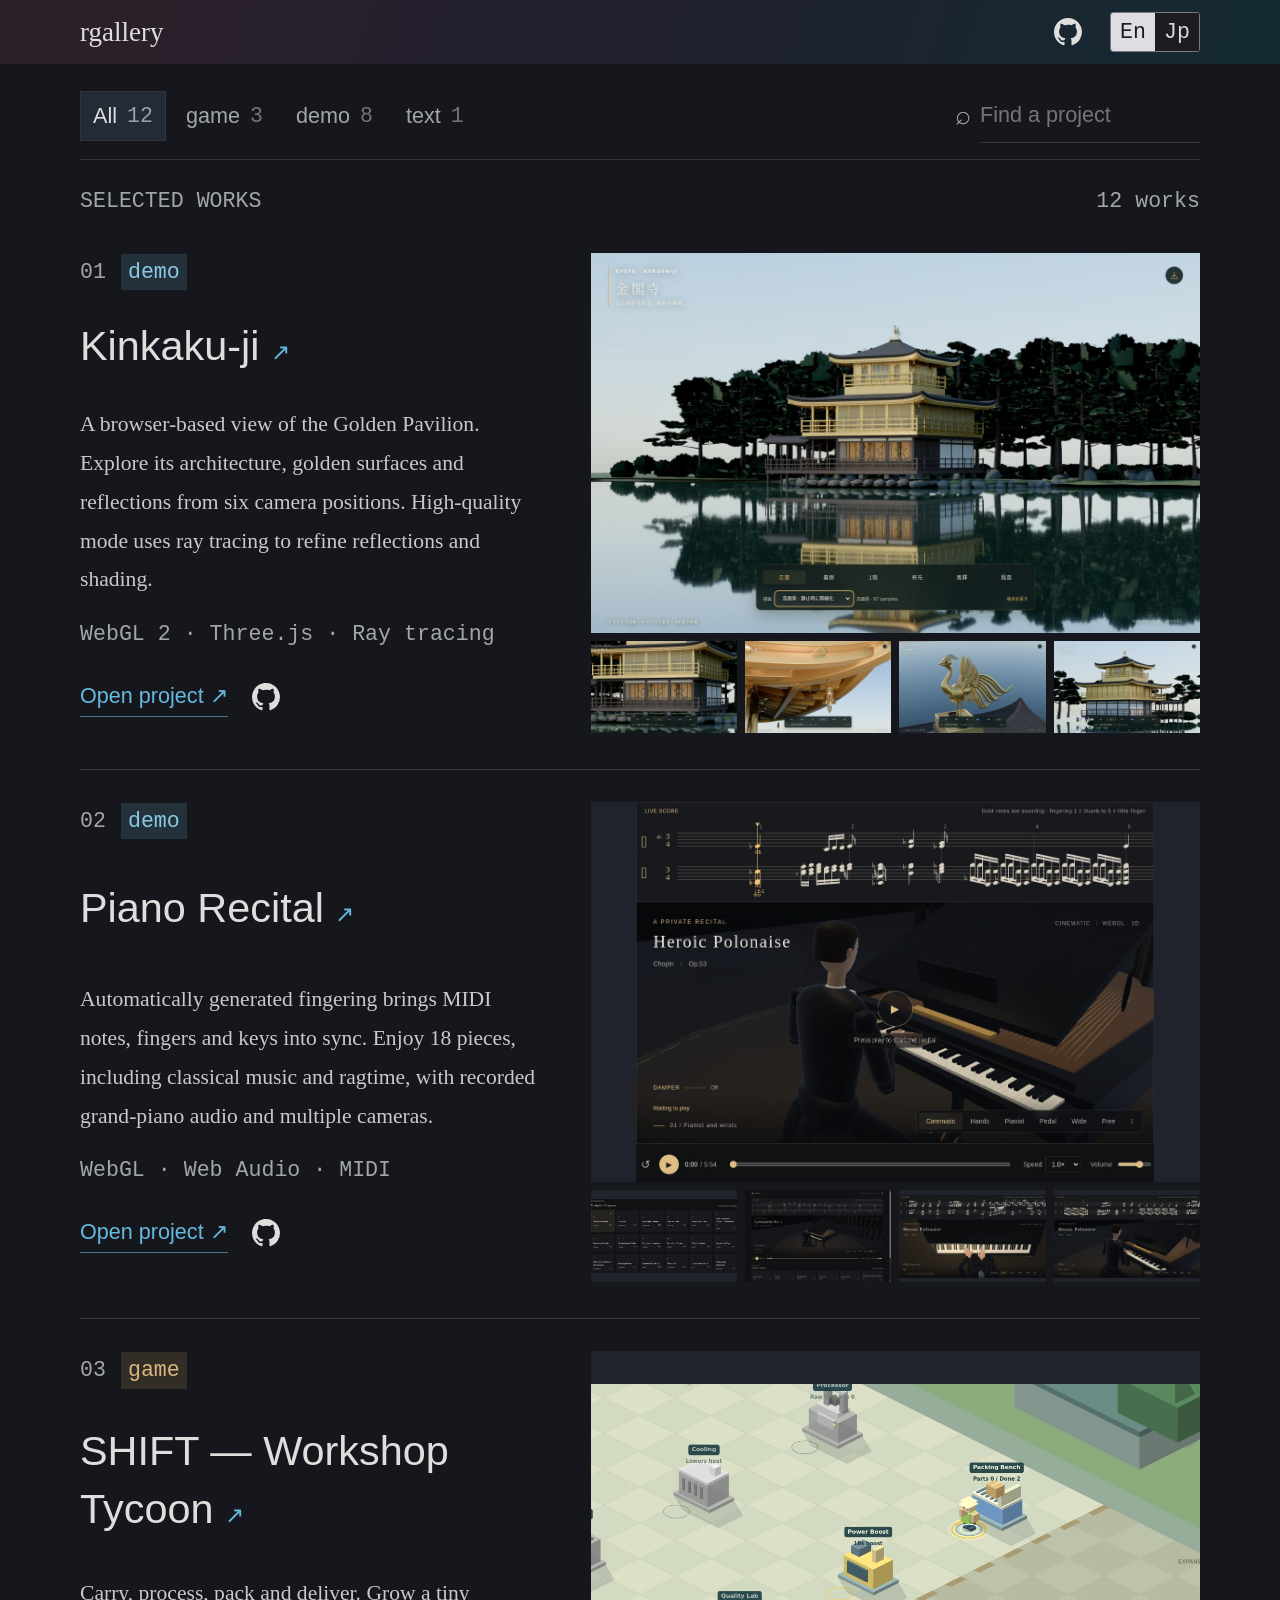
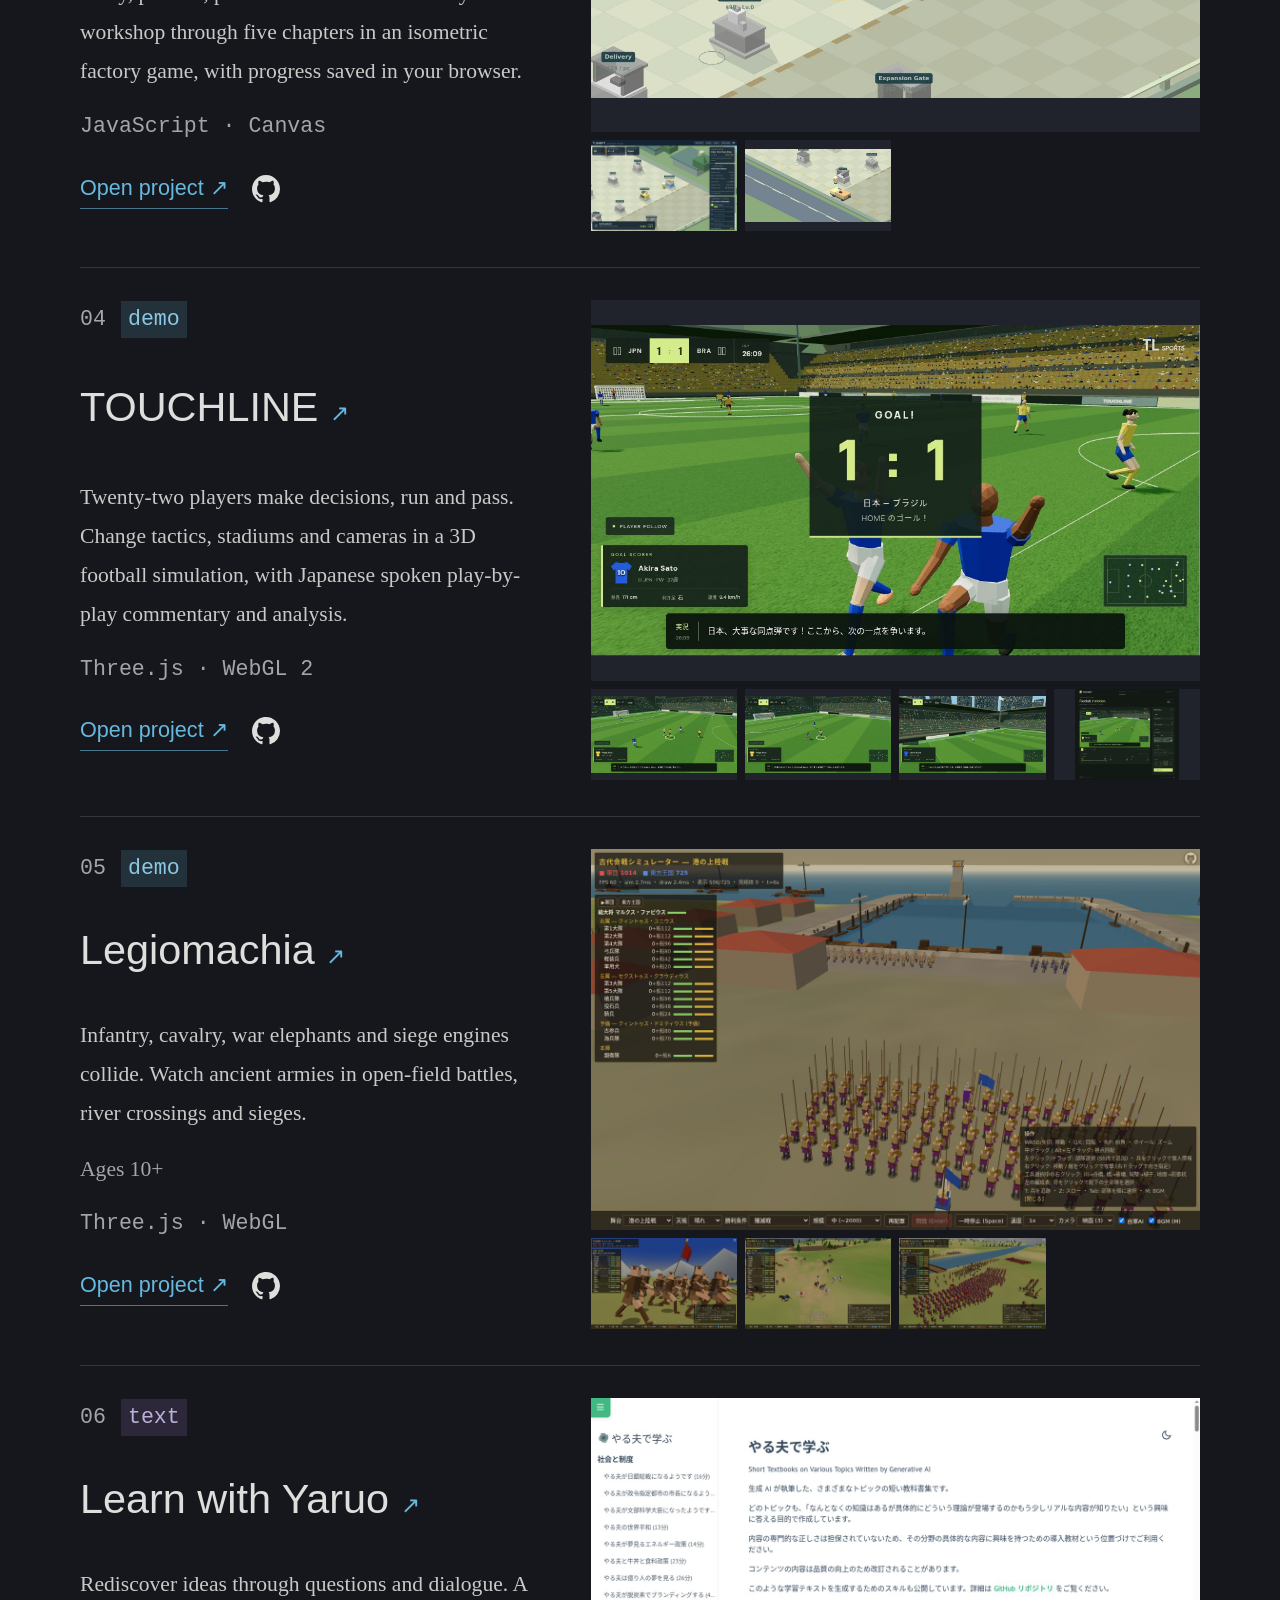
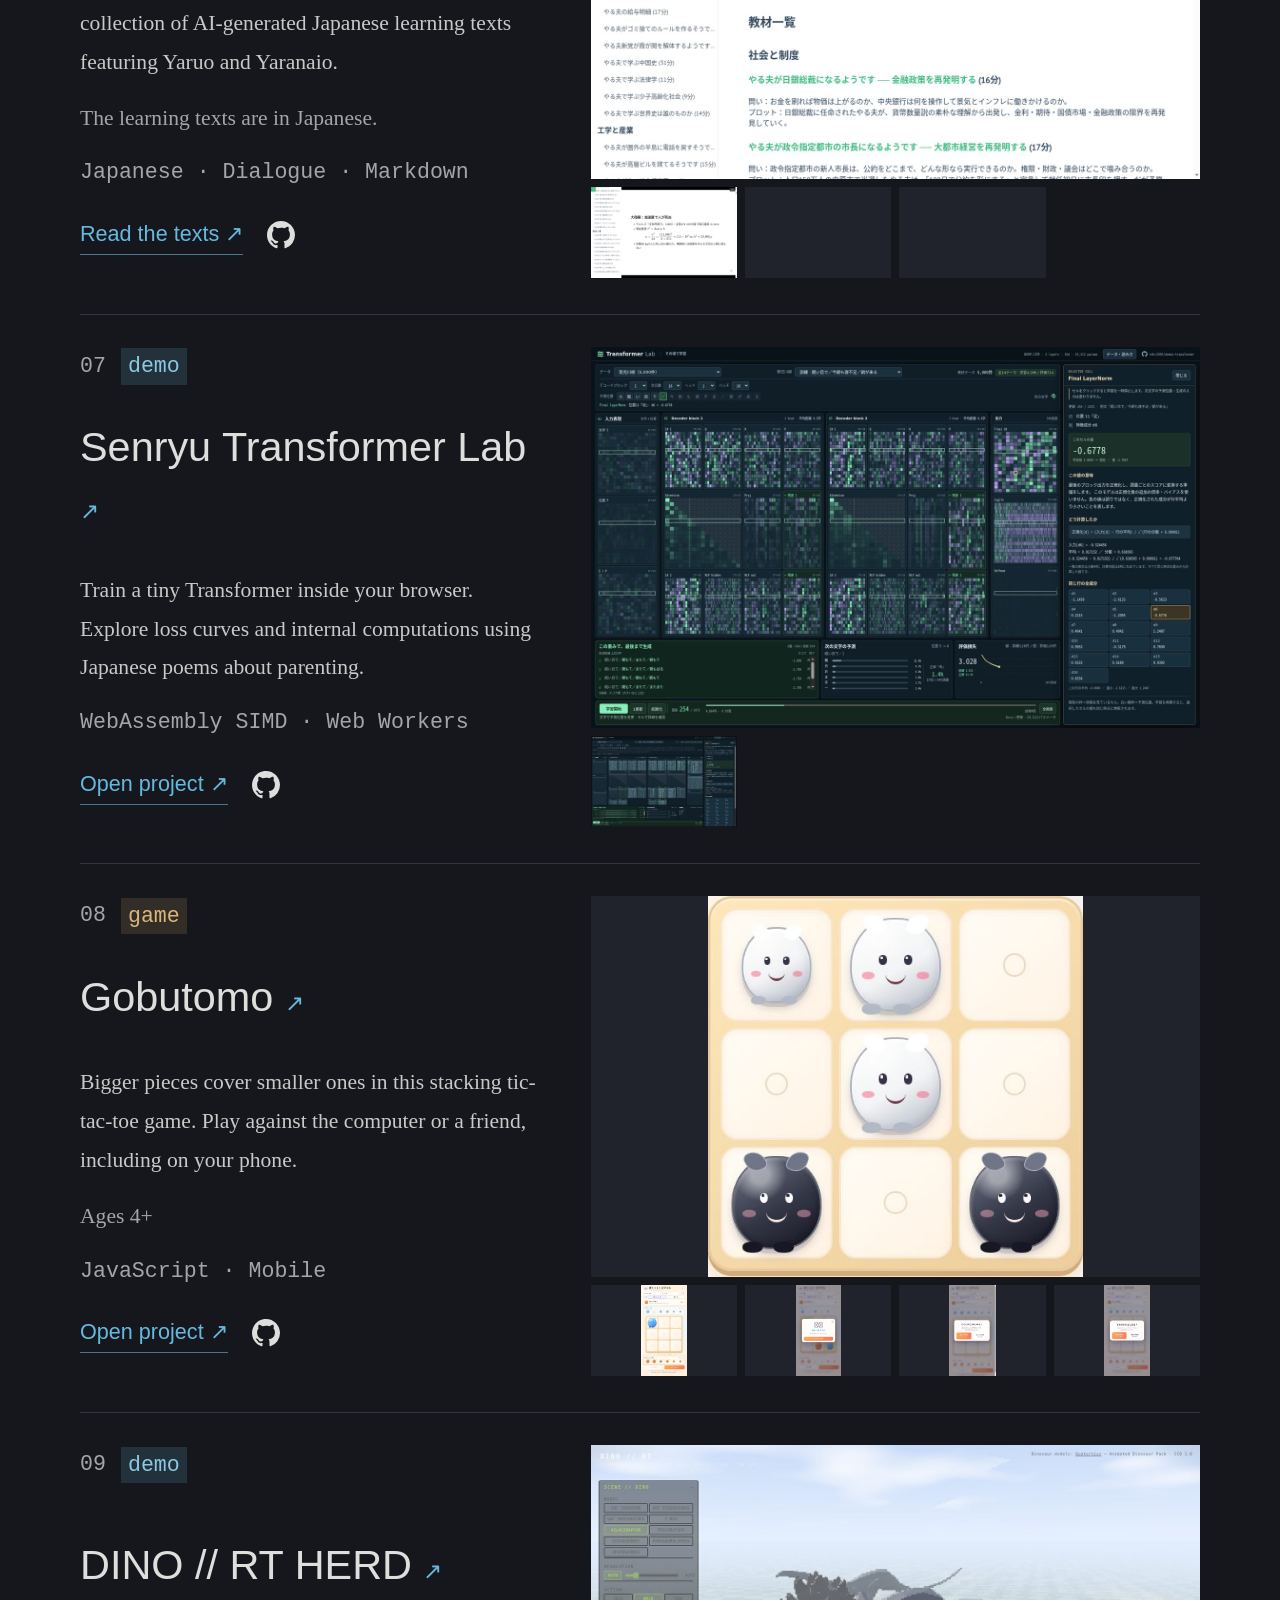
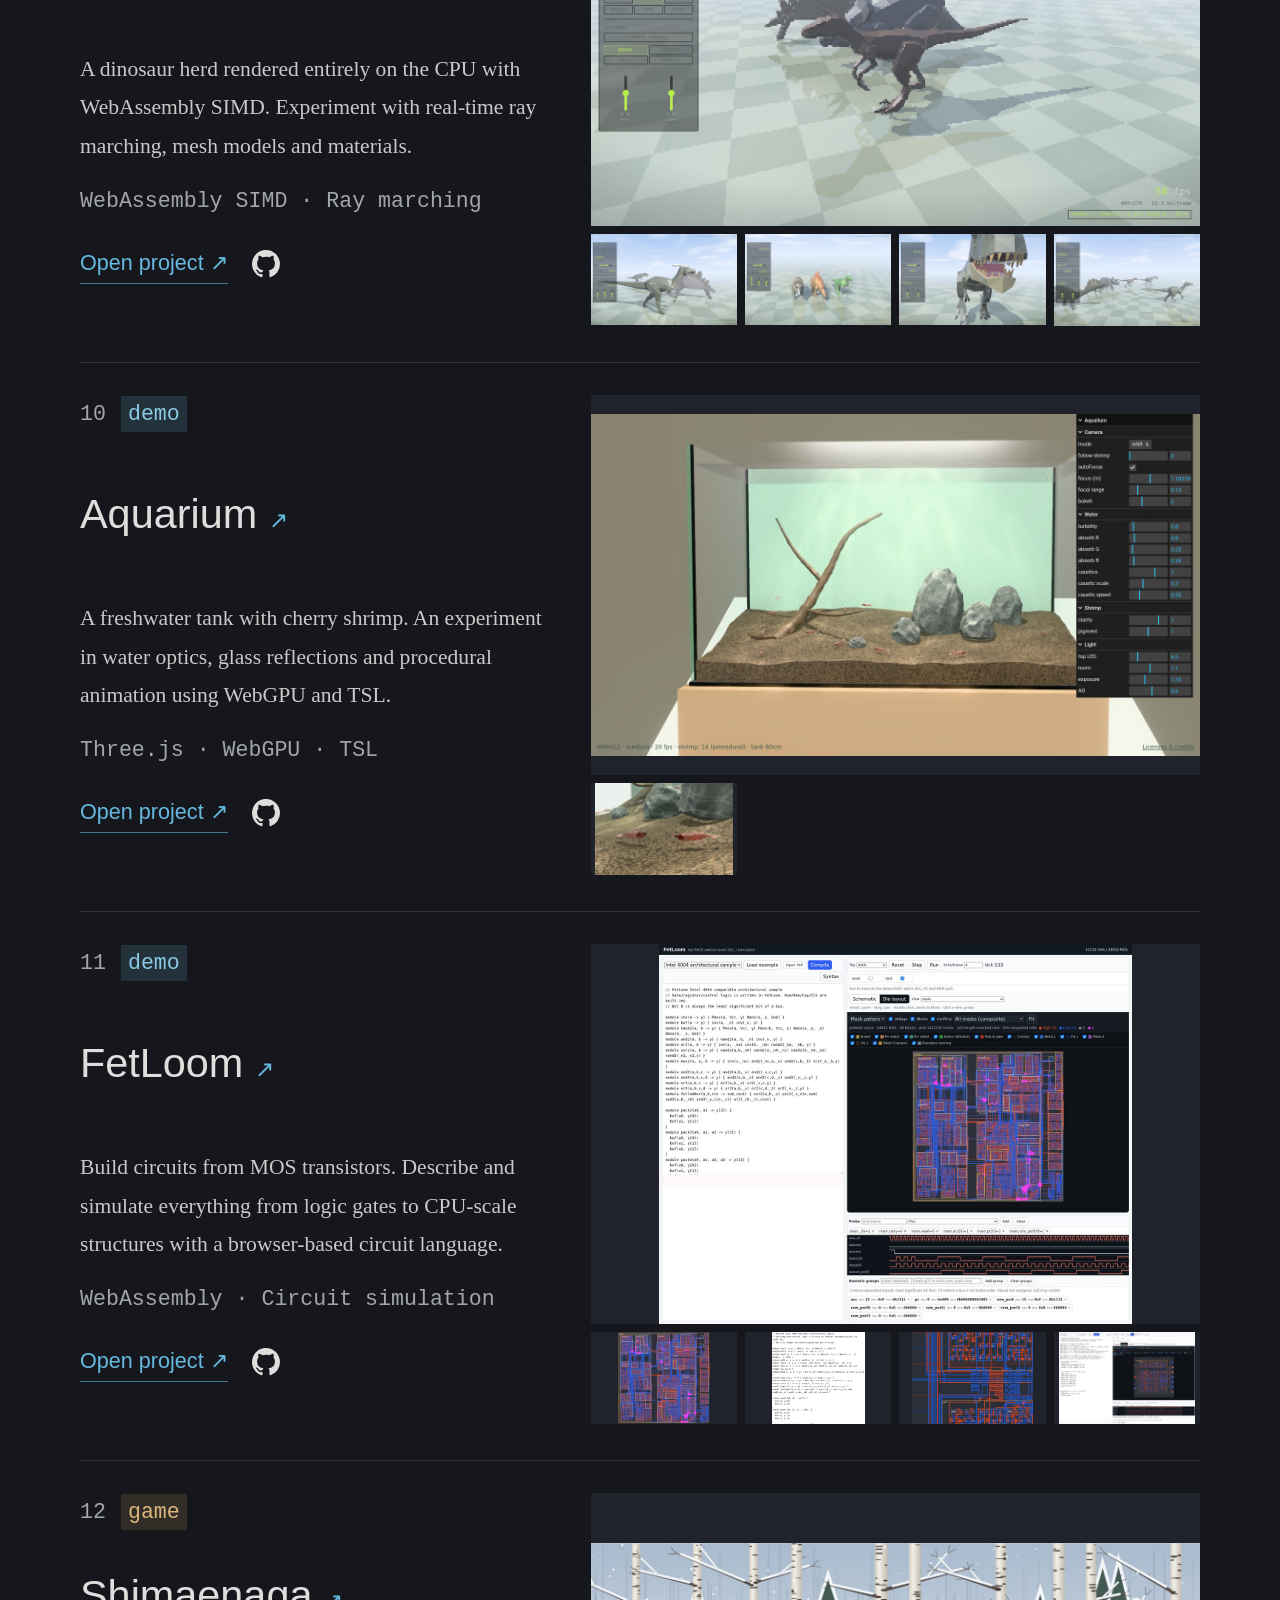
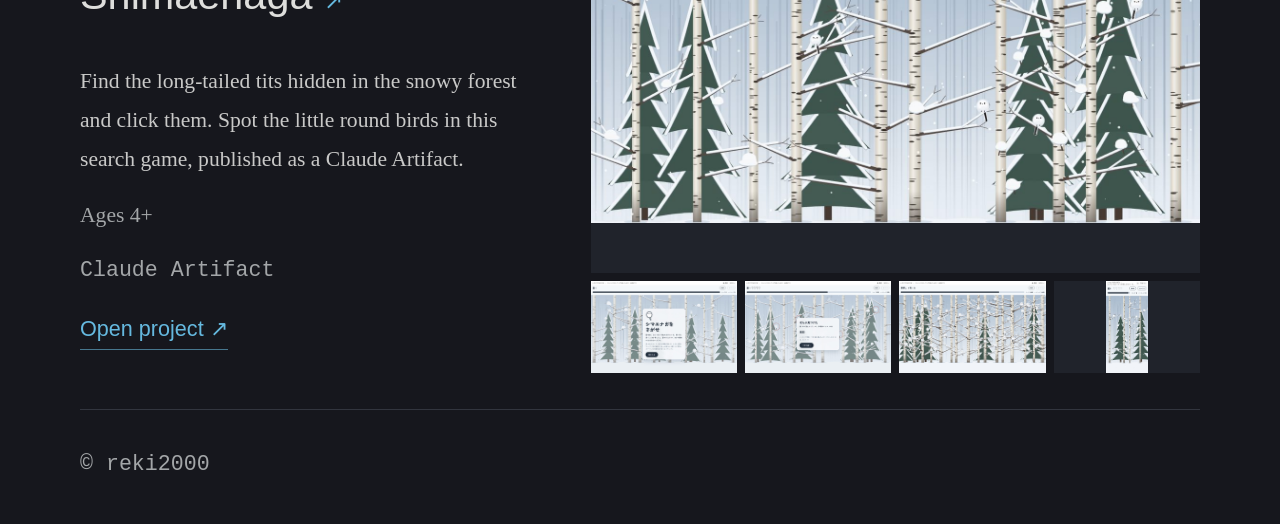
==== commit b18d0136: "Put title first on mobile and link it to the project site Split each project card into head / meta /" ====
--- a/docs/en/index.html
+++ b/docs/en/index.html
@@ -7,57 +7,69 @@
 <link rel="stylesheet" href="../assets/style.css"><script src="../assets/site.js" defer></script></head>
 <body><a class="skip-link" href="#main">Skip to content</a><div class="page">
 <header class="site-header"><a class="wordmark" href="index.html">rgallery</a>
-<div class="header-right"><a class="github-link icon-link" href="https://github.com/reki2000" target="_blank" rel="noopener noreferrer" aria-label="reki2000 · GitHub" title="reki2000 · GitHub"><svg viewBox="0 0 16 16" aria-hidden="true" focusable="false"><path fill="currentColor" d="M8 0C3.58 0 0 3.58 0 8c0 3.54 2.29 6.53 5.47 7.59.4.07.55-.17.55-.38 0-.19-.01-.82-.01-1.49-2.01.37-2.53-.49-2.69-.94-.09-.23-.48-.94-.82-1.13-.28-.15-.68-.52-.01-.53.63-.01 1.08.58 1.23.82.72 1.21 1.87.87 2.33.66.07-.52.28-.87.51-1.07-1.78-.2-3.64-.89-3.64-3.95 0-.87.31-1.59.82-2.15-.08-.2-.36-1.02.08-2.12 0 0 .67-.21 2.2.82A7.65 7.65 0 0 1 8 3.86c.68 0 1.36.09 2 .27 1.53-1.04 2.2-.82 2.2-.82.44 1.1.16 1.92.08 2.12.51.56.82 1.27.82 2.15 0 3.07-1.87 3.75-3.65 3.95.29.25.54.73.54 1.48 0 1.07-.01 1.93-.01 2.2 0 .21.15.46.55.38A8.01 8.01 0 0 0 16 8c0-4.42-3.58-8-8-8Z"/></svg></a><nav class="languages" aria-label="Language"><span aria-current="page" class="active" lang="en" aria-label="English">En</span><a href="../index.html" lang="ja" hreflang="ja" aria-label="日本語">Jp</a></nav></div></header>
+<div class="header-right"><a class="github-link icon-link" href="https://github.com/reki2000/rgallery" target="_blank" rel="noopener noreferrer" aria-label="rgallery · GitHub" title="rgallery · GitHub"><svg viewBox="0 0 16 16" aria-hidden="true" focusable="false"><path fill="currentColor" d="M8 0C3.58 0 0 3.58 0 8c0 3.54 2.29 6.53 5.47 7.59.4.07.55-.17.55-.38 0-.19-.01-.82-.01-1.49-2.01.37-2.53-.49-2.69-.94-.09-.23-.48-.94-.82-1.13-.28-.15-.68-.52-.01-.53.63-.01 1.08.58 1.23.82.72 1.21 1.87.87 2.33.66.07-.52.28-.87.51-1.07-1.78-.2-3.64-.89-3.64-3.95 0-.87.31-1.59.82-2.15-.08-.2-.36-1.02.08-2.12 0 0 .67-.21 2.2.82A7.65 7.65 0 0 1 8 3.86c.68 0 1.36.09 2 .27 1.53-1.04 2.2-.82 2.2-.82.44 1.1.16 1.92.08 2.12.51.56.82 1.27.82 2.15 0 3.07-1.87 3.75-3.65 3.95.29.25.54.73.54 1.48 0 1.07-.01 1.93-.01 2.2 0 .21.15.46.55.38A8.01 8.01 0 0 0 16 8c0-4.42-3.58-8-8-8Z"/></svg></a><nav class="languages" aria-label="Language"><span aria-current="page" class="active" lang="en" aria-label="English">En</span><a href="../index.html" lang="ja" hreflang="ja" aria-label="日本語">Jp</a></nav></div></header>
 <main id="main"><h1 class="sr-only">Collection</h1><section class="collection" aria-label="Collection"><div class="collection-tools"><nav class="filters" aria-label="Category"><a href="index.html" data-filter="all" class="filter selected" aria-current="page">All <span class="mono">12</span></a><a href="game.html" data-filter="game" class="filter " >game <span class="mono">3</span></a><a href="demo.html" data-filter="demo" class="filter " >demo <span class="mono">8</span></a><a href="text.html" data-filter="text" class="filter " >text <span class="mono">1</span></a></nav>
 <div class="search" hidden><label class="sr-only" for="search">Find a project</label><span aria-hidden="true">⌕</span><input id="search" type="search" placeholder="Find a project" title="Search names, descriptions or technology"><button class="clear-search" hidden aria-label="Clear search">×</button></div></div>
 <div class="collection-heading"><span class="mono">SELECTED WORKS</span><span class="result-count mono" role="status" aria-live="polite">12 works</span></div>
 <div class="project-list" data-category="all" data-works="works"><article id="project-kinkakuji" class="project" data-tags="demo" data-search="kinkaku-ji a browser-based view of the golden pavilion. explore its architecture, golden surfaces and reflections from six camera positions. high-quality mode uses ray tracing to refine reflections and shading. webgl 2 three.js ray tracing demo">
-      <div class="project-info"><div class="project-meta"><span class="number mono">01</span><span class="tag tag-demo">demo</span></div>
-      <h2>Kinkaku-ji</h2><p>A browser-based view of the Golden Pavilion. Explore its architecture, golden surfaces and reflections from six camera positions. High-quality mode uses ray tracing to refine reflections and shading.</p>
+      <div class="project-head"><h2><a class="title-link" href="https://reki2000.github.io/demos-kinkakuji/" target="_blank" rel="noopener noreferrer">Kinkaku-ji <span aria-hidden="true">↗</span></a></h2></div>
+      <div class="project-meta"><span class="number mono">01</span><span class="tag tag-demo">demo</span></div>
+      <div class="project-body"><p>A browser-based view of the Golden Pavilion. Explore its architecture, golden surfaces and reflections from six camera positions. High-quality mode uses ray tracing to refine reflections and shading.</p>
       <div class="technologies mono">WebGL 2 · Three.js · Ray tracing</div><div class="project-links"><a class="open-link" href="https://reki2000.github.io/demos-kinkakuji/" target="_blank" rel="noopener noreferrer">Open project <span aria-hidden="true">↗</span></a><a class="repository-link icon-link" href="https://github.com/reki2000/demos-kinkakuji" target="_blank" rel="noopener noreferrer" aria-label="Kinkaku-ji · GitHub" title="Kinkaku-ji · GitHub"><svg viewBox="0 0 16 16" aria-hidden="true" focusable="false"><path fill="currentColor" d="M8 0C3.58 0 0 3.58 0 8c0 3.54 2.29 6.53 5.47 7.59.4.07.55-.17.55-.38 0-.19-.01-.82-.01-1.49-2.01.37-2.53-.49-2.69-.94-.09-.23-.48-.94-.82-1.13-.28-.15-.68-.52-.01-.53.63-.01 1.08.58 1.23.82.72 1.21 1.87.87 2.33.66.07-.52.28-.87.51-1.07-1.78-.2-3.64-.89-3.64-3.95 0-.87.31-1.59.82-2.15-.08-.2-.36-1.02.08-2.12 0 0 .67-.21 2.2.82A7.65 7.65 0 0 1 8 3.86c.68 0 1.36.09 2 .27 1.53-1.04 2.2-.82 2.2-.82.44 1.1.16 1.92.08 2.12.51.56.82 1.27.82 2.15 0 3.07-1.87 3.75-3.65 3.95.29.25.54.73.54 1.48 0 1.07-.01 1.93-.01 2.2 0 .21.15.46.55.38A8.01 8.01 0 0 0 16 8c0-4.42-3.58-8-8-8Z"/></svg></a></div></div>
       <div class="project-preview"><a href="../assets/projects/kinkakuji/images/bbafd30887756fbfefd7.jpg" class="preview-shot screenshot-link shot-0" data-gallery="kinkakuji" data-caption="Front view and reflections" aria-label="Enlarge image: Front view and reflections" ><img src="../assets/projects/kinkakuji/images/bbafd30887756fbfefd7.jpg" alt="Front view and reflections" loading="lazy" decoding="async"></a><a href="../assets/projects/kinkakuji/images/40eb059ac54685e63260.jpg" class="preview-shot screenshot-link shot-1" data-gallery="kinkakuji" data-caption="Ground-floor paintings and veranda" aria-label="Enlarge image: Ground-floor paintings and veranda" ><img src="../assets/projects/kinkakuji/images/40eb059ac54685e63260.jpg" alt="Ground-floor paintings and veranda" loading="lazy" decoding="async"></a><a href="../assets/projects/kinkakuji/images/900a9c59b5b9c751bec2.jpg" class="preview-shot screenshot-link shot-2" data-gallery="kinkakuji" data-caption="Eaves and hanging bell" aria-label="Enlarge image: Eaves and hanging bell" ><img src="../assets/projects/kinkakuji/images/900a9c59b5b9c751bec2.jpg" alt="Eaves and hanging bell" loading="lazy" decoding="async"></a><a href="../assets/projects/kinkakuji/images/5cd1f772769528ccbc5f.jpg" class="preview-shot screenshot-link shot-3" data-gallery="kinkakuji" data-caption="Phoenix on the roof" aria-label="Enlarge image: Phoenix on the roof" ><img src="../assets/projects/kinkakuji/images/5cd1f772769528ccbc5f.jpg" alt="Phoenix on the roof" loading="lazy" decoding="async"></a><a href="../assets/projects/kinkakuji/images/a130f396a6bf901be2d5.jpg" class="preview-shot screenshot-link shot-4" data-gallery="kinkakuji" data-caption="Rear view" aria-label="Enlarge image: Rear view" ><img src="../assets/projects/kinkakuji/images/a130f396a6bf901be2d5.jpg" alt="Rear view" loading="lazy" decoding="async"></a></div></article><article id="project-pianist" class="project" data-tags="demo" data-search="piano recital automatically generated fingering brings midi notes, fingers and keys into sync. enjoy 18 pieces, including classical music and ragtime, with recorded grand-piano audio and multiple cameras. webgl web audio midi demo">
-      <div class="project-info"><div class="project-meta"><span class="number mono">02</span><span class="tag tag-demo">demo</span></div>
-      <h2>Piano Recital</h2><p>Automatically generated fingering brings MIDI notes, fingers and keys into sync. Enjoy 18 pieces, including classical music and ragtime, with recorded grand-piano audio and multiple cameras.</p>
+      <div class="project-head"><h2><a class="title-link" href="https://reki2000.github.io/demos-pianist/" target="_blank" rel="noopener noreferrer">Piano Recital <span aria-hidden="true">↗</span></a></h2></div>
+      <div class="project-meta"><span class="number mono">02</span><span class="tag tag-demo">demo</span></div>
+      <div class="project-body"><p>Automatically generated fingering brings MIDI notes, fingers and keys into sync. Enjoy 18 pieces, including classical music and ragtime, with recorded grand-piano audio and multiple cameras.</p>
       <div class="technologies mono">WebGL · Web Audio · MIDI</div><div class="project-links"><a class="open-link" href="https://reki2000.github.io/demos-pianist/" target="_blank" rel="noopener noreferrer">Open project <span aria-hidden="true">↗</span></a><a class="repository-link icon-link" href="https://github.com/reki2000/demos-pianist" target="_blank" rel="noopener noreferrer" aria-label="Piano Recital · GitHub" title="Piano Recital · GitHub"><svg viewBox="0 0 16 16" aria-hidden="true" focusable="false"><path fill="currentColor" d="M8 0C3.58 0 0 3.58 0 8c0 3.54 2.29 6.53 5.47 7.59.4.07.55-.17.55-.38 0-.19-.01-.82-.01-1.49-2.01.37-2.53-.49-2.69-.94-.09-.23-.48-.94-.82-1.13-.28-.15-.68-.52-.01-.53.63-.01 1.08.58 1.23.82.72 1.21 1.87.87 2.33.66.07-.52.28-.87.51-1.07-1.78-.2-3.64-.89-3.64-3.95 0-.87.31-1.59.82-2.15-.08-.2-.36-1.02.08-2.12 0 0 .67-.21 2.2.82A7.65 7.65 0 0 1 8 3.86c.68 0 1.36.09 2 .27 1.53-1.04 2.2-.82 2.2-.82.44 1.1.16 1.92.08 2.12.51.56.82 1.27.82 2.15 0 3.07-1.87 3.75-3.65 3.95.29.25.54.73.54 1.48 0 1.07-.01 1.93-.01 2.2 0 .21.15.46.55.38A8.01 8.01 0 0 0 16 8c0-4.42-3.58-8-8-8Z"/></svg></a></div></div>
       <div class="project-preview"><a href="../assets/projects/pianist/images/56cb00e380f5f61ce0f1.jpg" class="preview-shot screenshot-link shot-0" data-gallery="pianist" data-caption="Heroic Polonaise · score, performance and playback controls" aria-label="Enlarge image: Heroic Polonaise · score, performance and playback controls" ><img src="../assets/projects/pianist/images/56cb00e380f5f61ce0f1.jpg" alt="Heroic Polonaise · score, performance and playback controls" loading="lazy" decoding="async"></a><a href="../assets/projects/pianist/images/da84420dd699cf44e0b8.jpg" class="preview-shot screenshot-link shot-1" data-gallery="pianist" data-caption="All 18 pieces" aria-label="Enlarge image: All 18 pieces" ><img src="../assets/projects/pianist/images/da84420dd699cf44e0b8.jpg" alt="All 18 pieces" loading="lazy" decoding="async"></a><a href="../assets/projects/pianist/images/9df2aa948b6a42879a92.jpg" class="preview-shot screenshot-link shot-2" data-gallery="pianist" data-caption="Full interface with score, performance and controls" aria-label="Enlarge image: Full interface with score, performance and controls" ><img src="../assets/projects/pianist/images/9df2aa948b6a42879a92.jpg" alt="Full interface with score, performance and controls" loading="lazy" decoding="async"></a><a href="../assets/projects/pianist/images/5975b1fbbb079f7eafb2.jpg" class="preview-shot screenshot-link shot-3" data-gallery="pianist" data-caption="Automatically generated fingering · hands view" aria-label="Enlarge image: Automatically generated fingering · hands view" ><img src="../assets/projects/pianist/images/5975b1fbbb079f7eafb2.jpg" alt="Automatically generated fingering · hands view" loading="lazy" decoding="async"></a><a href="../assets/projects/pianist/images/4a7bf942c2901a3f6448.jpg" class="preview-shot screenshot-link shot-4" data-gallery="pianist" data-caption="Heroic Polonaise · live score and performance" aria-label="Enlarge image: Heroic Polonaise · live score and performance" ><img src="../assets/projects/pianist/images/4a7bf942c2901a3f6448.jpg" alt="Heroic Polonaise · live score and performance" loading="lazy" decoding="async"></a><a href="../assets/projects/pianist/images/bc651e240976e0a58edc.jpg" class="preview-shot screenshot-link shot-5" data-gallery="pianist" data-caption="Mobile · score and performance" aria-label="Enlarge image: Mobile · score and performance" hidden></a><a href="../assets/projects/pianist/images/d4d1ab14e95d66df1081.jpg" class="preview-shot screenshot-link shot-6" data-gallery="pianist" data-caption="Mobile · score and hands" aria-label="Enlarge image: Mobile · score and hands" hidden></a><a href="../assets/projects/pianist/images/583b21f9a7ab3e2455a9.jpg" class="preview-shot screenshot-link shot-7" data-gallery="pianist" data-caption="Rondo alla Turca · live score and performance" aria-label="Enlarge image: Rondo alla Turca · live score and performance" hidden></a></div></article><article id="project-shift" class="project" data-tags="game" data-search="shift — workshop tycoon carry, process, pack and deliver. grow a tiny workshop through five chapters in an isometric factory game, with progress saved in your browser. javascript canvas game">
-      <div class="project-info"><div class="project-meta"><span class="number mono">03</span><span class="tag tag-game">game</span></div>
-      <h2>SHIFT — Workshop Tycoon</h2><p>Carry, process, pack and deliver. Grow a tiny workshop through five chapters in an isometric factory game, with progress saved in your browser.</p>
+      <div class="project-head"><h2><a class="title-link" href="https://reki2000.github.io/demos-worker/" target="_blank" rel="noopener noreferrer">SHIFT — Workshop Tycoon <span aria-hidden="true">↗</span></a></h2></div>
+      <div class="project-meta"><span class="number mono">03</span><span class="tag tag-game">game</span></div>
+      <div class="project-body"><p>Carry, process, pack and deliver. Grow a tiny workshop through five chapters in an isometric factory game, with progress saved in your browser.</p>
       <div class="technologies mono">JavaScript · Canvas</div><div class="project-links"><a class="open-link" href="https://reki2000.github.io/demos-worker/" target="_blank" rel="noopener noreferrer">Open project <span aria-hidden="true">↗</span></a><a class="repository-link icon-link" href="https://github.com/reki2000/demos-worker" target="_blank" rel="noopener noreferrer" aria-label="SHIFT — Workshop Tycoon · GitHub" title="SHIFT — Workshop Tycoon · GitHub"><svg viewBox="0 0 16 16" aria-hidden="true" focusable="false"><path fill="currentColor" d="M8 0C3.58 0 0 3.58 0 8c0 3.54 2.29 6.53 5.47 7.59.4.07.55-.17.55-.38 0-.19-.01-.82-.01-1.49-2.01.37-2.53-.49-2.69-.94-.09-.23-.48-.94-.82-1.13-.28-.15-.68-.52-.01-.53.63-.01 1.08.58 1.23.82.72 1.21 1.87.87 2.33.66.07-.52.28-.87.51-1.07-1.78-.2-3.64-.89-3.64-3.95 0-.87.31-1.59.82-2.15-.08-.2-.36-1.02.08-2.12 0 0 .67-.21 2.2.82A7.65 7.65 0 0 1 8 3.86c.68 0 1.36.09 2 .27 1.53-1.04 2.2-.82 2.2-.82.44 1.1.16 1.92.08 2.12.51.56.82 1.27.82 2.15 0 3.07-1.87 3.75-3.65 3.95.29.25.54.73.54 1.48 0 1.07-.01 1.93-.01 2.2 0 .21.15.46.55.38A8.01 8.01 0 0 0 16 8c0-4.42-3.58-8-8-8Z"/></svg></a></div></div>
       <div class="project-preview"><a href="../assets/projects/shift/images/bd65cfd5ac6fcfdffb1b.jpg" class="preview-shot screenshot-link shot-0" data-gallery="shift" data-caption="Processing and packing in the workshop" aria-label="Enlarge image: Processing and packing in the workshop" ><img src="../assets/projects/shift/images/bd65cfd5ac6fcfdffb1b.jpg" alt="Processing and packing in the workshop" loading="lazy" decoding="async"></a><a href="../assets/projects/shift/images/bcfa1e513889536100d5.jpg" class="preview-shot screenshot-link shot-1" data-gallery="shift" data-caption="Full workshop interface" aria-label="Enlarge image: Full workshop interface" ><img src="../assets/projects/shift/images/bcfa1e513889536100d5.jpg" alt="Full workshop interface" loading="lazy" decoding="async"></a><a href="../assets/projects/shift/images/961adf9319c478b05d92.jpg" class="preview-shot screenshot-link shot-2" data-gallery="shift" data-caption="Delivery scene" aria-label="Enlarge image: Delivery scene" ><img src="../assets/projects/shift/images/961adf9319c478b05d92.jpg" alt="Delivery scene" loading="lazy" decoding="async"></a></div></article><article id="project-touchline" class="project" data-tags="demo" data-search="touchline twenty-two players make decisions, run and pass. change tactics, stadiums and cameras in a 3d football simulation, with japanese spoken play-by-play commentary and analysis. three.js webgl 2 demo">
-      <div class="project-info"><div class="project-meta"><span class="number mono">04</span><span class="tag tag-demo">demo</span></div>
-      <h2>TOUCHLINE</h2><p>Twenty-two players make decisions, run and pass. Change tactics, stadiums and cameras in a 3D football simulation, with Japanese spoken play-by-play commentary and analysis.</p>
+      <div class="project-head"><h2><a class="title-link" href="https://reki2000.github.io/demos-soccer/" target="_blank" rel="noopener noreferrer">TOUCHLINE <span aria-hidden="true">↗</span></a></h2></div>
+      <div class="project-meta"><span class="number mono">04</span><span class="tag tag-demo">demo</span></div>
+      <div class="project-body"><p>Twenty-two players make decisions, run and pass. Change tactics, stadiums and cameras in a 3D football simulation, with Japanese spoken play-by-play commentary and analysis.</p>
       <div class="technologies mono">Three.js · WebGL 2</div><div class="project-links"><a class="open-link" href="https://reki2000.github.io/demos-soccer/" target="_blank" rel="noopener noreferrer">Open project <span aria-hidden="true">↗</span></a><a class="repository-link icon-link" href="https://github.com/reki2000/demos-soccer" target="_blank" rel="noopener noreferrer" aria-label="TOUCHLINE · GitHub" title="TOUCHLINE · GitHub"><svg viewBox="0 0 16 16" aria-hidden="true" focusable="false"><path fill="currentColor" d="M8 0C3.58 0 0 3.58 0 8c0 3.54 2.29 6.53 5.47 7.59.4.07.55-.17.55-.38 0-.19-.01-.82-.01-1.49-2.01.37-2.53-.49-2.69-.94-.09-.23-.48-.94-.82-1.13-.28-.15-.68-.52-.01-.53.63-.01 1.08.58 1.23.82.72 1.21 1.87.87 2.33.66.07-.52.28-.87.51-1.07-1.78-.2-3.64-.89-3.64-3.95 0-.87.31-1.59.82-2.15-.08-.2-.36-1.02.08-2.12 0 0 .67-.21 2.2.82A7.65 7.65 0 0 1 8 3.86c.68 0 1.36.09 2 .27 1.53-1.04 2.2-.82 2.2-.82.44 1.1.16 1.92.08 2.12.51.56.82 1.27.82 2.15 0 3.07-1.87 3.75-3.65 3.95.29.25.54.73.54 1.48 0 1.07-.01 1.93-.01 2.2 0 .21.15.46.55.38A8.01 8.01 0 0 0 16 8c0-4.42-3.58-8-8-8Z"/></svg></a></div></div>
       <div class="project-preview"><a href="../assets/projects/touchline/images/55f98bf6ba88c850c919.jpg" class="preview-shot screenshot-link shot-0" data-gallery="touchline" data-caption="Goal celebration" aria-label="Enlarge image: Goal celebration" ><img src="../assets/projects/touchline/images/55f98bf6ba88c850c919.jpg" alt="Goal celebration" loading="lazy" decoding="async"></a><a href="../assets/projects/touchline/images/0d814fae47db78426adf.jpg" class="preview-shot screenshot-link shot-1" data-gallery="touchline" data-caption="Match scene 1" aria-label="Enlarge image: Match scene 1" ><img src="../assets/projects/touchline/images/0d814fae47db78426adf.jpg" alt="Match scene 1" loading="lazy" decoding="async"></a><a href="../assets/projects/touchline/images/0c554bc7fa4fd9c089bd.jpg" class="preview-shot screenshot-link shot-2" data-gallery="touchline" data-caption="Match scene 2" aria-label="Enlarge image: Match scene 2" ><img src="../assets/projects/touchline/images/0c554bc7fa4fd9c089bd.jpg" alt="Match scene 2" loading="lazy" decoding="async"></a><a href="../assets/projects/touchline/images/8985163483ad59d58647.jpg" class="preview-shot screenshot-link shot-3" data-gallery="touchline" data-caption="Match scene 3" aria-label="Enlarge image: Match scene 3" ><img src="../assets/projects/touchline/images/8985163483ad59d58647.jpg" alt="Match scene 3" loading="lazy" decoding="async"></a><a href="../assets/projects/touchline/images/dd173c65bf1949a67d55.jpg" class="preview-shot screenshot-link shot-4" data-gallery="touchline" data-caption="Full interface with match and settings" aria-label="Enlarge image: Full interface with match and settings" ><img src="../assets/projects/touchline/images/dd173c65bf1949a67d55.jpg" alt="Full interface with match and settings" loading="lazy" decoding="async"></a><a href="../assets/projects/touchline/images/599aa3c7ba1aa57aa2b5.jpg" class="preview-shot screenshot-link shot-5" data-gallery="touchline" data-caption="Desktop scene 1" aria-label="Enlarge image: Desktop scene 1" hidden></a><a href="../assets/projects/touchline/images/70a3eda86332a8f59523.jpg" class="preview-shot screenshot-link shot-6" data-gallery="touchline" data-caption="Desktop scene 2" aria-label="Enlarge image: Desktop scene 2" hidden></a><a href="../assets/projects/touchline/images/7f74700e5c842a491a9d.jpg" class="preview-shot screenshot-link shot-7" data-gallery="touchline" data-caption="Mobile match 1" aria-label="Enlarge image: Mobile match 1" hidden></a><a href="../assets/projects/touchline/images/291b321281d9828221f7.jpg" class="preview-shot screenshot-link shot-8" data-gallery="touchline" data-caption="Mobile match 2" aria-label="Enlarge image: Mobile match 2" hidden></a></div></article><article id="project-legiomachia" class="project" data-tags="demo" data-search="legiomachia infantry, cavalry, war elephants and siege engines collide. watch ancient armies in open-field battles, river crossings and sieges. three.js webgl demo">
-      <div class="project-info"><div class="project-meta"><span class="number mono">05</span><span class="tag tag-demo">demo</span></div>
-      <h2>Legiomachia</h2><p>Infantry, cavalry, war elephants and siege engines collide. Watch ancient armies in open-field battles, river crossings and sieges.</p><p class="project-note">Ages 10+</p>
+      <div class="project-head"><h2><a class="title-link" href="https://reki2000.github.io/legiomachia/" target="_blank" rel="noopener noreferrer">Legiomachia <span aria-hidden="true">↗</span></a></h2></div>
+      <div class="project-meta"><span class="number mono">05</span><span class="tag tag-demo">demo</span></div>
+      <div class="project-body"><p>Infantry, cavalry, war elephants and siege engines collide. Watch ancient armies in open-field battles, river crossings and sieges.</p><p class="project-note">Ages 10+</p>
       <div class="technologies mono">Three.js · WebGL</div><div class="project-links"><a class="open-link" href="https://reki2000.github.io/legiomachia/" target="_blank" rel="noopener noreferrer">Open project <span aria-hidden="true">↗</span></a><a class="repository-link icon-link" href="https://github.com/reki2000/legiomachia" target="_blank" rel="noopener noreferrer" aria-label="Legiomachia · GitHub" title="Legiomachia · GitHub"><svg viewBox="0 0 16 16" aria-hidden="true" focusable="false"><path fill="currentColor" d="M8 0C3.58 0 0 3.58 0 8c0 3.54 2.29 6.53 5.47 7.59.4.07.55-.17.55-.38 0-.19-.01-.82-.01-1.49-2.01.37-2.53-.49-2.69-.94-.09-.23-.48-.94-.82-1.13-.28-.15-.68-.52-.01-.53.63-.01 1.08.58 1.23.82.72 1.21 1.87.87 2.33.66.07-.52.28-.87.51-1.07-1.78-.2-3.64-.89-3.64-3.95 0-.87.31-1.59.82-2.15-.08-.2-.36-1.02.08-2.12 0 0 .67-.21 2.2.82A7.65 7.65 0 0 1 8 3.86c.68 0 1.36.09 2 .27 1.53-1.04 2.2-.82 2.2-.82.44 1.1.16 1.92.08 2.12.51.56.82 1.27.82 2.15 0 3.07-1.87 3.75-3.65 3.95.29.25.54.73.54 1.48 0 1.07-.01 1.93-.01 2.2 0 .21.15.46.55.38A8.01 8.01 0 0 0 16 8c0-4.42-3.58-8-8-8Z"/></svg></a></div></div>
       <div class="project-preview"><a href="../assets/projects/legiomachia/images/95d96b8b764e8a8298e1.jpg" class="preview-shot screenshot-link shot-0" data-gallery="legiomachia" data-caption="Desktop scene 1" aria-label="Enlarge image: Desktop scene 1" ><img src="../assets/projects/legiomachia/images/95d96b8b764e8a8298e1.jpg" alt="Desktop scene 1" loading="lazy" decoding="async"></a><a href="../assets/projects/legiomachia/images/f4c1203c3255be5cd4a3.jpg" class="preview-shot screenshot-link shot-1" data-gallery="legiomachia" data-caption="Desktop scene 2" aria-label="Enlarge image: Desktop scene 2" ><img src="../assets/projects/legiomachia/images/f4c1203c3255be5cd4a3.jpg" alt="Desktop scene 2" loading="lazy" decoding="async"></a><a href="../assets/projects/legiomachia/images/51164bb4ab0cd436952b.jpg" class="preview-shot screenshot-link shot-2" data-gallery="legiomachia" data-caption="Desktop scene 3" aria-label="Enlarge image: Desktop scene 3" ><img src="../assets/projects/legiomachia/images/51164bb4ab0cd436952b.jpg" alt="Desktop scene 3" loading="lazy" decoding="async"></a><a href="../assets/projects/legiomachia/images/b26dcdf287b6555551e4.jpg" class="preview-shot screenshot-link shot-3" data-gallery="legiomachia" data-caption="Desktop scene 4" aria-label="Enlarge image: Desktop scene 4" ><img src="../assets/projects/legiomachia/images/b26dcdf287b6555551e4.jpg" alt="Desktop scene 4" loading="lazy" decoding="async"></a></div></article><article id="project-yaruo" class="project" data-tags="text" data-search="learn with yaruo rediscover ideas through questions and dialogue. a collection of ai-generated japanese learning texts featuring yaruo and yaranaio. japanese dialogue markdown text">
-      <div class="project-info"><div class="project-meta"><span class="number mono">06</span><span class="tag tag-text">text</span></div>
-      <h2>Learn with Yaruo</h2><p>Rediscover ideas through questions and dialogue. A collection of AI-generated Japanese learning texts featuring Yaruo and Yaranaio.</p><p class="project-note">The learning texts are in Japanese.</p>
+      <div class="project-head"><h2><a class="title-link" href="https://reki2000.github.io/genai-textbooks/" target="_blank" rel="noopener noreferrer">Learn with Yaruo <span aria-hidden="true">↗</span></a></h2></div>
+      <div class="project-meta"><span class="number mono">06</span><span class="tag tag-text">text</span></div>
+      <div class="project-body"><p>Rediscover ideas through questions and dialogue. A collection of AI-generated Japanese learning texts featuring Yaruo and Yaranaio.</p><p class="project-note">The learning texts are in Japanese.</p>
       <div class="technologies mono">Japanese · Dialogue · Markdown</div><div class="project-links"><a class="open-link" href="https://reki2000.github.io/genai-textbooks/" target="_blank" rel="noopener noreferrer">Read the texts <span aria-hidden="true">↗</span></a><a class="repository-link icon-link" href="https://github.com/reki2000/genai-textbooks" target="_blank" rel="noopener noreferrer" aria-label="Learn with Yaruo · GitHub" title="Learn with Yaruo · GitHub"><svg viewBox="0 0 16 16" aria-hidden="true" focusable="false"><path fill="currentColor" d="M8 0C3.58 0 0 3.58 0 8c0 3.54 2.29 6.53 5.47 7.59.4.07.55-.17.55-.38 0-.19-.01-.82-.01-1.49-2.01.37-2.53-.49-2.69-.94-.09-.23-.48-.94-.82-1.13-.28-.15-.68-.52-.01-.53.63-.01 1.08.58 1.23.82.72 1.21 1.87.87 2.33.66.07-.52.28-.87.51-1.07-1.78-.2-3.64-.89-3.64-3.95 0-.87.31-1.59.82-2.15-.08-.2-.36-1.02.08-2.12 0 0 .67-.21 2.2.82A7.65 7.65 0 0 1 8 3.86c.68 0 1.36.09 2 .27 1.53-1.04 2.2-.82 2.2-.82.44 1.1.16 1.92.08 2.12.51.56.82 1.27.82 2.15 0 3.07-1.87 3.75-3.65 3.95.29.25.54.73.54 1.48 0 1.07-.01 1.93-.01 2.2 0 .21.15.46.55.38A8.01 8.01 0 0 0 16 8c0-4.42-3.58-8-8-8Z"/></svg></a></div></div>
       <div class="project-preview"><a href="../assets/projects/yaruo/images/9a870be2a2148fafc837.jpg" class="preview-shot screenshot-link shot-0" data-gallery="yaruo" data-caption="Textbook collection" aria-label="Enlarge image: Textbook collection" ><img src="../assets/projects/yaruo/images/9a870be2a2148fafc837.jpg" alt="Textbook collection" loading="lazy" decoding="async"></a><a href="../assets/projects/yaruo/images/9baea0e2d2d753c6798f.jpg" class="preview-shot screenshot-link shot-1" data-gallery="yaruo" data-caption="Textbook slide view" aria-label="Enlarge image: Textbook slide view" ><img src="../assets/projects/yaruo/images/9baea0e2d2d753c6798f.jpg" alt="Textbook slide view" loading="lazy" decoding="async"></a><a href="../assets/projects/yaruo/images/ad20604eb8ff7365beb4.jpg" class="preview-shot screenshot-link shot-2" data-gallery="yaruo" data-caption="Learning information theory through dialogue and diagrams" aria-label="Enlarge image: Learning information theory through dialogue and diagrams" ><img src="../assets/projects/yaruo/images/ad20604eb8ff7365beb4.jpg" alt="Learning information theory through dialogue and diagrams" loading="lazy" decoding="async"></a><a href="../assets/projects/yaruo/images/b92f315e2b6799054f86.jpg" class="preview-shot screenshot-link shot-3" data-gallery="yaruo" data-caption="Food-policy textbook dialogue" aria-label="Enlarge image: Food-policy textbook dialogue" ><img src="../assets/projects/yaruo/images/b92f315e2b6799054f86.jpg" alt="Food-policy textbook dialogue" loading="lazy" decoding="async"></a></div></article><article id="project-transformer" class="project" data-tags="demo" data-search="senryu transformer lab train a tiny transformer inside your browser. explore loss curves and internal computations using japanese poems about parenting. webassembly simd web workers demo">
-      <div class="project-info"><div class="project-meta"><span class="number mono">07</span><span class="tag tag-demo">demo</span></div>
-      <h2>Senryu Transformer Lab</h2><p>Train a tiny Transformer inside your browser. Explore loss curves and internal computations using Japanese poems about parenting.</p>
+      <div class="project-head"><h2><a class="title-link" href="https://reki2000.github.io/demos-transformer/" target="_blank" rel="noopener noreferrer">Senryu Transformer Lab <span aria-hidden="true">↗</span></a></h2></div>
+      <div class="project-meta"><span class="number mono">07</span><span class="tag tag-demo">demo</span></div>
+      <div class="project-body"><p>Train a tiny Transformer inside your browser. Explore loss curves and internal computations using Japanese poems about parenting.</p>
       <div class="technologies mono">WebAssembly SIMD · Web Workers</div><div class="project-links"><a class="open-link" href="https://reki2000.github.io/demos-transformer/" target="_blank" rel="noopener noreferrer">Open project <span aria-hidden="true">↗</span></a><a class="repository-link icon-link" href="https://github.com/reki2000/demos-transformer" target="_blank" rel="noopener noreferrer" aria-label="Senryu Transformer Lab · GitHub" title="Senryu Transformer Lab · GitHub"><svg viewBox="0 0 16 16" aria-hidden="true" focusable="false"><path fill="currentColor" d="M8 0C3.58 0 0 3.58 0 8c0 3.54 2.29 6.53 5.47 7.59.4.07.55-.17.55-.38 0-.19-.01-.82-.01-1.49-2.01.37-2.53-.49-2.69-.94-.09-.23-.48-.94-.82-1.13-.28-.15-.68-.52-.01-.53.63-.01 1.08.58 1.23.82.72 1.21 1.87.87 2.33.66.07-.52.28-.87.51-1.07-1.78-.2-3.64-.89-3.64-3.95 0-.87.31-1.59.82-2.15-.08-.2-.36-1.02.08-2.12 0 0 .67-.21 2.2.82A7.65 7.65 0 0 1 8 3.86c.68 0 1.36.09 2 .27 1.53-1.04 2.2-.82 2.2-.82.44 1.1.16 1.92.08 2.12.51.56.82 1.27.82 2.15 0 3.07-1.87 3.75-3.65 3.95.29.25.54.73.54 1.48 0 1.07-.01 1.93-.01 2.2 0 .21.15.46.55.38A8.01 8.01 0 0 0 16 8c0-4.42-3.58-8-8-8Z"/></svg></a></div></div>
       <div class="project-preview"><a href="../assets/projects/transformer/images/5edcca04697e75cd16de.jpg" class="preview-shot screenshot-link shot-0" data-gallery="transformer" data-caption="Desktop scene 1" aria-label="Enlarge image: Desktop scene 1" ><img src="../assets/projects/transformer/images/5edcca04697e75cd16de.jpg" alt="Desktop scene 1" loading="lazy" decoding="async"></a><a href="../assets/projects/transformer/images/77be8989d43e303b61d8.jpg" class="preview-shot screenshot-link shot-1" data-gallery="transformer" data-caption="Desktop scene 2" aria-label="Enlarge image: Desktop scene 2" ><img src="../assets/projects/transformer/images/77be8989d43e303b61d8.jpg" alt="Desktop scene 2" loading="lazy" decoding="async"></a></div></article><article id="project-gobutomo" class="project" data-tags="game" data-search="gobutomo bigger pieces cover smaller ones in this stacking tic-tac-toe game. play against the computer or a friend, including on your phone. javascript mobile game">
-      <div class="project-info"><div class="project-meta"><span class="number mono">08</span><span class="tag tag-game">game</span></div>
-      <h2>Gobutomo</h2><p>Bigger pieces cover smaller ones in this stacking tic-tac-toe game. Play against the computer or a friend, including on your phone.</p><p class="project-note">Ages 4+</p>
+      <div class="project-head"><h2><a class="title-link" href="https://reki2000.github.io/gobutomo/" target="_blank" rel="noopener noreferrer">Gobutomo <span aria-hidden="true">↗</span></a></h2></div>
+      <div class="project-meta"><span class="number mono">08</span><span class="tag tag-game">game</span></div>
+      <div class="project-body"><p>Bigger pieces cover smaller ones in this stacking tic-tac-toe game. Play against the computer or a friend, including on your phone.</p><p class="project-note">Ages 4+</p>
       <div class="technologies mono">JavaScript · Mobile</div><div class="project-links"><a class="open-link" href="https://reki2000.github.io/gobutomo/" target="_blank" rel="noopener noreferrer">Open project <span aria-hidden="true">↗</span></a><a class="repository-link icon-link" href="https://github.com/reki2000/gobutomo" target="_blank" rel="noopener noreferrer" aria-label="Gobutomo · GitHub" title="Gobutomo · GitHub"><svg viewBox="0 0 16 16" aria-hidden="true" focusable="false"><path fill="currentColor" d="M8 0C3.58 0 0 3.58 0 8c0 3.54 2.29 6.53 5.47 7.59.4.07.55-.17.55-.38 0-.19-.01-.82-.01-1.49-2.01.37-2.53-.49-2.69-.94-.09-.23-.48-.94-.82-1.13-.28-.15-.68-.52-.01-.53.63-.01 1.08.58 1.23.82.72 1.21 1.87.87 2.33.66.07-.52.28-.87.51-1.07-1.78-.2-3.64-.89-3.64-3.95 0-.87.31-1.59.82-2.15-.08-.2-.36-1.02.08-2.12 0 0 .67-.21 2.2.82A7.65 7.65 0 0 1 8 3.86c.68 0 1.36.09 2 .27 1.53-1.04 2.2-.82 2.2-.82.44 1.1.16 1.92.08 2.12.51.56.82 1.27.82 2.15 0 3.07-1.87 3.75-3.65 3.95.29.25.54.73.54 1.48 0 1.07-.01 1.93-.01 2.2 0 .21.15.46.55.38A8.01 8.01 0 0 0 16 8c0-4.42-3.58-8-8-8Z"/></svg></a></div></div>
       <div class="project-preview"><a href="../assets/projects/gobutomo/images/69a325462843611faf34.jpg" class="preview-shot screenshot-link shot-0" data-gallery="gobutomo" data-caption="Game board during a match" aria-label="Enlarge image: Game board during a match" ><img src="../assets/projects/gobutomo/images/69a325462843611faf34.jpg" alt="Game board during a match" loading="lazy" decoding="async"></a><a href="../assets/projects/gobutomo/images/4108b57b1cb8a9e087d1.jpg" class="preview-shot screenshot-link shot-1" data-gallery="gobutomo" data-caption="Desktop scene 3" aria-label="Enlarge image: Desktop scene 3" ><img src="../assets/projects/gobutomo/images/4108b57b1cb8a9e087d1.jpg" alt="Desktop scene 3" loading="lazy" decoding="async"></a><a href="../assets/projects/gobutomo/images/5e89d6d719bec11e893e.jpg" class="preview-shot screenshot-link shot-2" data-gallery="gobutomo" data-caption="Desktop scene 4" aria-label="Enlarge image: Desktop scene 4" ><img src="../assets/projects/gobutomo/images/5e89d6d719bec11e893e.jpg" alt="Desktop scene 4" loading="lazy" decoding="async"></a><a href="../assets/projects/gobutomo/images/0752973c56cbe4b1ad4f.jpg" class="preview-shot screenshot-link shot-3" data-gallery="gobutomo" data-caption="Desktop scene 1" aria-label="Enlarge image: Desktop scene 1" ><img src="../assets/projects/gobutomo/images/0752973c56cbe4b1ad4f.jpg" alt="Desktop scene 1" loading="lazy" decoding="async"></a><a href="../assets/projects/gobutomo/images/4dc9141df2d8d23d6be6.jpg" class="preview-shot screenshot-link shot-4" data-gallery="gobutomo" data-caption="Desktop scene 2" aria-label="Enlarge image: Desktop scene 2" ><img src="../assets/projects/gobutomo/images/4dc9141df2d8d23d6be6.jpg" alt="Desktop scene 2" loading="lazy" decoding="async"></a></div></article><article id="project-dino" class="project" data-tags="demo" data-search="dino // rt herd a dinosaur herd rendered entirely on the cpu with webassembly simd. experiment with real-time ray marching, mesh models and materials. webassembly simd ray marching demo">
-      <div class="project-info"><div class="project-meta"><span class="number mono">09</span><span class="tag tag-demo">demo</span></div>
-      <h2>DINO // RT HERD</h2><p>A dinosaur herd rendered entirely on the CPU with WebAssembly SIMD. Experiment with real-time ray marching, mesh models and materials.</p>
+      <div class="project-head"><h2><a class="title-link" href="https://wasm-raytrace.pages.dev/" target="_blank" rel="noopener noreferrer">DINO // RT HERD <span aria-hidden="true">↗</span></a></h2></div>
+      <div class="project-meta"><span class="number mono">09</span><span class="tag tag-demo">demo</span></div>
+      <div class="project-body"><p>A dinosaur herd rendered entirely on the CPU with WebAssembly SIMD. Experiment with real-time ray marching, mesh models and materials.</p>
       <div class="technologies mono">WebAssembly SIMD · Ray marching</div><div class="project-links"><a class="open-link" href="https://wasm-raytrace.pages.dev/" target="_blank" rel="noopener noreferrer">Open project <span aria-hidden="true">↗</span></a><a class="repository-link icon-link" href="https://github.com/reki2000/wasm-raytrace" target="_blank" rel="noopener noreferrer" aria-label="DINO // RT HERD · GitHub" title="DINO // RT HERD · GitHub"><svg viewBox="0 0 16 16" aria-hidden="true" focusable="false"><path fill="currentColor" d="M8 0C3.58 0 0 3.58 0 8c0 3.54 2.29 6.53 5.47 7.59.4.07.55-.17.55-.38 0-.19-.01-.82-.01-1.49-2.01.37-2.53-.49-2.69-.94-.09-.23-.48-.94-.82-1.13-.28-.15-.68-.52-.01-.53.63-.01 1.08.58 1.23.82.72 1.21 1.87.87 2.33.66.07-.52.28-.87.51-1.07-1.78-.2-3.64-.89-3.64-3.95 0-.87.31-1.59.82-2.15-.08-.2-.36-1.02.08-2.12 0 0 .67-.21 2.2.82A7.65 7.65 0 0 1 8 3.86c.68 0 1.36.09 2 .27 1.53-1.04 2.2-.82 2.2-.82.44 1.1.16 1.92.08 2.12.51.56.82 1.27.82 2.15 0 3.07-1.87 3.75-3.65 3.95.29.25.54.73.54 1.48 0 1.07-.01 1.93-.01 2.2 0 .21.15.46.55.38A8.01 8.01 0 0 0 16 8c0-4.42-3.58-8-8-8Z"/></svg></a></div></div>
       <div class="project-preview"><a href="../assets/projects/dino/images/c30d23d20da464ac21e7.jpg" class="preview-shot screenshot-link shot-0" data-gallery="dino" data-caption="Desktop scene 1" aria-label="Enlarge image: Desktop scene 1" ><img src="../assets/projects/dino/images/c30d23d20da464ac21e7.jpg" alt="Desktop scene 1" loading="lazy" decoding="async"></a><a href="../assets/projects/dino/images/eb846e7b4bdbc2f27441.jpg" class="preview-shot screenshot-link shot-1" data-gallery="dino" data-caption="Desktop scene 2" aria-label="Enlarge image: Desktop scene 2" ><img src="../assets/projects/dino/images/eb846e7b4bdbc2f27441.jpg" alt="Desktop scene 2" loading="lazy" decoding="async"></a><a href="../assets/projects/dino/images/fc13efef9b4a2171f33f.jpg" class="preview-shot screenshot-link shot-2" data-gallery="dino" data-caption="Desktop scene 3" aria-label="Enlarge image: Desktop scene 3" ><img src="../assets/projects/dino/images/fc13efef9b4a2171f33f.jpg" alt="Desktop scene 3" loading="lazy" decoding="async"></a><a href="../assets/projects/dino/images/217f63e358d92432d1c7.jpg" class="preview-shot screenshot-link shot-3" data-gallery="dino" data-caption="Desktop scene 4" aria-label="Enlarge image: Desktop scene 4" ><img src="../assets/projects/dino/images/217f63e358d92432d1c7.jpg" alt="Desktop scene 4" loading="lazy" decoding="async"></a><a href="../assets/projects/dino/images/51c22f23cfb587208dee.jpg" class="preview-shot screenshot-link shot-4" data-gallery="dino" data-caption="Desktop scene 5" aria-label="Enlarge image: Desktop scene 5" ><img src="../assets/projects/dino/images/51c22f23cfb587208dee.jpg" alt="Desktop scene 5" loading="lazy" decoding="async"></a><a href="../assets/projects/dino/images/70452feb90916eed1db2.jpg" class="preview-shot screenshot-link shot-5" data-gallery="dino" data-caption="Mobile scene 1" aria-label="Enlarge image: Mobile scene 1" hidden></a><a href="../assets/projects/dino/images/16932974ba059dbfdde0.jpg" class="preview-shot screenshot-link shot-6" data-gallery="dino" data-caption="Mobile scene 2" aria-label="Enlarge image: Mobile scene 2" hidden></a></div></article><article id="project-aquarium" class="project" data-tags="demo" data-search="aquarium a freshwater tank with cherry shrimp. an experiment in water optics, glass reflections and procedural animation using webgpu and tsl. three.js webgpu tsl demo">
-      <div class="project-info"><div class="project-meta"><span class="number mono">10</span><span class="tag tag-demo">demo</span></div>
-      <h2>Aquarium</h2><p>A freshwater tank with cherry shrimp. An experiment in water optics, glass reflections and procedural animation using WebGPU and TSL.</p>
+      <div class="project-head"><h2><a class="title-link" href="https://reki2000.github.io/aquarium/" target="_blank" rel="noopener noreferrer">Aquarium <span aria-hidden="true">↗</span></a></h2></div>
+      <div class="project-meta"><span class="number mono">10</span><span class="tag tag-demo">demo</span></div>
+      <div class="project-body"><p>A freshwater tank with cherry shrimp. An experiment in water optics, glass reflections and procedural animation using WebGPU and TSL.</p>
       <div class="technologies mono">Three.js · WebGPU · TSL</div><div class="project-links"><a class="open-link" href="https://reki2000.github.io/aquarium/" target="_blank" rel="noopener noreferrer">Open project <span aria-hidden="true">↗</span></a><a class="repository-link icon-link" href="https://github.com/reki2000/aquarium" target="_blank" rel="noopener noreferrer" aria-label="Aquarium · GitHub" title="Aquarium · GitHub"><svg viewBox="0 0 16 16" aria-hidden="true" focusable="false"><path fill="currentColor" d="M8 0C3.58 0 0 3.58 0 8c0 3.54 2.29 6.53 5.47 7.59.4.07.55-.17.55-.38 0-.19-.01-.82-.01-1.49-2.01.37-2.53-.49-2.69-.94-.09-.23-.48-.94-.82-1.13-.28-.15-.68-.52-.01-.53.63-.01 1.08.58 1.23.82.72 1.21 1.87.87 2.33.66.07-.52.28-.87.51-1.07-1.78-.2-3.64-.89-3.64-3.95 0-.87.31-1.59.82-2.15-.08-.2-.36-1.02.08-2.12 0 0 .67-.21 2.2.82A7.65 7.65 0 0 1 8 3.86c.68 0 1.36.09 2 .27 1.53-1.04 2.2-.82 2.2-.82.44 1.1.16 1.92.08 2.12.51.56.82 1.27.82 2.15 0 3.07-1.87 3.75-3.65 3.95.29.25.54.73.54 1.48 0 1.07-.01 1.93-.01 2.2 0 .21.15.46.55.38A8.01 8.01 0 0 0 16 8c0-4.42-3.58-8-8-8Z"/></svg></a></div></div>
       <div class="project-preview"><a href="../assets/projects/aquarium/images/97ae8fdec20ea714afcc.jpg" class="preview-shot screenshot-link shot-0" data-gallery="aquarium" data-caption="Cherry shrimp aquarium overview" aria-label="Enlarge image: Cherry shrimp aquarium overview" ><img src="../assets/projects/aquarium/images/97ae8fdec20ea714afcc.jpg" alt="Cherry shrimp aquarium overview" loading="lazy" decoding="async"></a><a href="../assets/projects/aquarium/images/446ab8597a00865ef382.jpg" class="preview-shot screenshot-link shot-1" data-gallery="aquarium" data-caption="Cherry shrimp close-up" aria-label="Enlarge image: Cherry shrimp close-up" ><img src="../assets/projects/aquarium/images/446ab8597a00865ef382.jpg" alt="Cherry shrimp close-up" loading="lazy" decoding="async"></a></div></article><article id="project-fetloom" class="project" data-tags="demo" data-search="fetloom build circuits from mos transistors. describe and simulate everything from logic gates to cpu-scale structures with a browser-based circuit language. webassembly circuit simulation demo">
-      <div class="project-info"><div class="project-meta"><span class="number mono">11</span><span class="tag tag-demo">demo</span></div>
-      <h2>FetLoom</h2><p>Build circuits from MOS transistors. Describe and simulate everything from logic gates to CPU-scale structures with a browser-based circuit language.</p>
+      <div class="project-head"><h2><a class="title-link" href="https://reki2000.github.io/fetloom/" target="_blank" rel="noopener noreferrer">FetLoom <span aria-hidden="true">↗</span></a></h2></div>
+      <div class="project-meta"><span class="number mono">11</span><span class="tag tag-demo">demo</span></div>
+      <div class="project-body"><p>Build circuits from MOS transistors. Describe and simulate everything from logic gates to CPU-scale structures with a browser-based circuit language.</p>
       <div class="technologies mono">WebAssembly · Circuit simulation</div><div class="project-links"><a class="open-link" href="https://reki2000.github.io/fetloom/" target="_blank" rel="noopener noreferrer">Open project <span aria-hidden="true">↗</span></a><a class="repository-link icon-link" href="https://github.com/reki2000/fetloom" target="_blank" rel="noopener noreferrer" aria-label="FetLoom · GitHub" title="FetLoom · GitHub"><svg viewBox="0 0 16 16" aria-hidden="true" focusable="false"><path fill="currentColor" d="M8 0C3.58 0 0 3.58 0 8c0 3.54 2.29 6.53 5.47 7.59.4.07.55-.17.55-.38 0-.19-.01-.82-.01-1.49-2.01.37-2.53-.49-2.69-.94-.09-.23-.48-.94-.82-1.13-.28-.15-.68-.52-.01-.53.63-.01 1.08.58 1.23.82.72 1.21 1.87.87 2.33.66.07-.52.28-.87.51-1.07-1.78-.2-3.64-.89-3.64-3.95 0-.87.31-1.59.82-2.15-.08-.2-.36-1.02.08-2.12 0 0 .67-.21 2.2.82A7.65 7.65 0 0 1 8 3.86c.68 0 1.36.09 2 .27 1.53-1.04 2.2-.82 2.2-.82.44 1.1.16 1.92.08 2.12.51.56.82 1.27.82 2.15 0 3.07-1.87 3.75-3.65 3.95.29.25.54.73.54 1.48 0 1.07-.01 1.93-.01 2.2 0 .21.15.46.55.38A8.01 8.01 0 0 0 16 8c0-4.42-3.58-8-8-8Z"/></svg></a></div></div>
       <div class="project-preview"><a href="../assets/projects/fetloom/images/800fec57a30a90bd8854.jpg" class="preview-shot screenshot-link shot-0" data-gallery="fetloom" data-caption="Intel 4004 · die layout and signal waveforms" aria-label="Enlarge image: Intel 4004 · die layout and signal waveforms" ><img src="../assets/projects/fetloom/images/800fec57a30a90bd8854.jpg" alt="Intel 4004 · die layout and signal waveforms" loading="lazy" decoding="async"></a><a href="../assets/projects/fetloom/images/ecf70c8ccd1546236620.jpg" class="preview-shot screenshot-link shot-1" data-gallery="fetloom" data-caption="Intel 4004 circuit layout · close-up" aria-label="Enlarge image: Intel 4004 circuit layout · close-up" ><img src="../assets/projects/fetloom/images/ecf70c8ccd1546236620.jpg" alt="Intel 4004 circuit layout · close-up" loading="lazy" decoding="async"></a><a href="../assets/projects/fetloom/images/2ce160bd9173af7b8482.jpg" class="preview-shot screenshot-link shot-2" data-gallery="fetloom" data-caption=".fetl source code · close-up" aria-label="Enlarge image: .fetl source code · close-up" ><img src="../assets/projects/fetloom/images/2ce160bd9173af7b8482.jpg" alt=".fetl source code · close-up" loading="lazy" decoding="async"></a><a href="../assets/projects/fetloom/images/348669ca20f90caeb8e7.jpg" class="preview-shot screenshot-link shot-3" data-gallery="fetloom" data-caption="Circuit wiring and module detail" aria-label="Enlarge image: Circuit wiring and module detail" ><img src="../assets/projects/fetloom/images/348669ca20f90caeb8e7.jpg" alt="Circuit wiring and module detail" loading="lazy" decoding="async"></a><a href="../assets/projects/fetloom/images/4b6cd85bc04ae5c26c12.jpg" class="preview-shot screenshot-link shot-4" data-gallery="fetloom" data-caption="4-bit counter · source, circuit layout and waveforms" aria-label="Enlarge image: 4-bit counter · source, circuit layout and waveforms" ><img src="../assets/projects/fetloom/images/4b6cd85bc04ae5c26c12.jpg" alt="4-bit counter · source, circuit layout and waveforms" loading="lazy" decoding="async"></a></div></article><article id="project-shimaenaga" class="project" data-tags="game" data-search="shimaenaga find the long-tailed tits hidden in the snowy forest and click them. spot the little round birds in this search game, published as a claude artifact. claude artifact game">
-      <div class="project-info"><div class="project-meta"><span class="number mono">12</span><span class="tag tag-game">game</span></div>
-      <h2>Shimaenaga</h2><p>Find the long-tailed tits hidden in the snowy forest and click them. Spot the little round birds in this search game, published as a Claude Artifact.</p><p class="project-note">Ages 4+</p>
+      <div class="project-head"><h2><a class="title-link" href="https://claude.ai/artifact/7Qs8xwHhjTpa3gv4LdcKgd" target="_blank" rel="noopener noreferrer">Shimaenaga <span aria-hidden="true">↗</span></a></h2></div>
+      <div class="project-meta"><span class="number mono">12</span><span class="tag tag-game">game</span></div>
+      <div class="project-body"><p>Find the long-tailed tits hidden in the snowy forest and click them. Spot the little round birds in this search game, published as a Claude Artifact.</p><p class="project-note">Ages 4+</p>
       <div class="technologies mono">Claude Artifact</div><div class="project-links"><a class="open-link" href="https://claude.ai/artifact/7Qs8xwHhjTpa3gv4LdcKgd" target="_blank" rel="noopener noreferrer">Open project <span aria-hidden="true">↗</span></a></div></div>
       <div class="project-preview"><a href="../assets/projects/shimaenaga/images/0d4c45a2bc8b9f26b0f5.jpg" class="preview-shot screenshot-link shot-0" data-gallery="shimaenaga" data-caption="Finding long-tailed tits in the snowy forest" aria-label="Enlarge image: Finding long-tailed tits in the snowy forest" ><img src="../assets/projects/shimaenaga/images/0d4c45a2bc8b9f26b0f5.jpg" alt="Finding long-tailed tits in the snowy forest" loading="lazy" decoding="async"></a><a href="../assets/projects/shimaenaga/images/f56ea9319aebae07626c.jpg" class="preview-shot screenshot-link shot-1" data-gallery="shimaenaga" data-caption="Start screen" aria-label="Enlarge image: Start screen" ><img src="../assets/projects/shimaenaga/images/f56ea9319aebae07626c.jpg" alt="Start screen" loading="lazy" decoding="async"></a><a href="../assets/projects/shimaenaga/images/dfcf0133bd38590c8aba.jpg" class="preview-shot screenshot-link shot-2" data-gallery="shimaenaga" data-caption="Forest cleared" aria-label="Enlarge image: Forest cleared" ><img src="../assets/projects/shimaenaga/images/dfcf0133bd38590c8aba.jpg" alt="Forest cleared" loading="lazy" decoding="async"></a><a href="../assets/projects/shimaenaga/images/e622bd587fb6ef85096a.jpg" class="preview-shot screenshot-link shot-3" data-gallery="shimaenaga" data-caption="Finding 50 birds in the timed stage" aria-label="Enlarge image: Finding 50 birds in the timed stage" ><img src="../assets/projects/shimaenaga/images/e622bd587fb6ef85096a.jpg" alt="Finding 50 birds in the timed stage" loading="lazy" decoding="async"></a><a href="../assets/projects/shimaenaga/images/fbc67e1a612890610dae.jpg" class="preview-shot screenshot-link shot-4" data-gallery="shimaenaga" data-caption="Mobile gameplay" aria-label="Enlarge image: Mobile gameplay" ><img src="../assets/projects/shimaenaga/images/fbc67e1a612890610dae.jpg" alt="Mobile gameplay" loading="lazy" decoding="async"></a></div></article></div><p class="empty-state" hidden>No matching projects.</p></section></main><footer><span class="mono">© reki2000</span></footer></div>
 <dialog class="lightbox" aria-label="Screenshots"><div class="lightbox-top"><span class="lightbox-caption"></span><button class="close-lightbox" aria-label="Close">×</button></div><img alt=""><div class="lightbox-bottom"><button class="previous-shot" aria-label="Previous image">←</button><span class="lightbox-count mono"></span><button class="next-shot" aria-label="Next image">→</button></div></dialog>
--- a/docs/assets/style.css
+++ b/docs/assets/style.css
@@ -52,23 +52,25 @@
 .search input::-webkit-search-cancel-button { -webkit-appearance: none; }
 .clear-search { position: absolute; right: 0; background: transparent; border: 0; color: var(--muted); }
 .collection-heading { display: flex; justify-content: space-between; gap: 16px; padding-top: 22px; font-size: var(--text-small); color: var(--muted); }
-.project { display: grid; grid-template-columns: minmax(0, .95fr) minmax(0, 1.25fr); gap: 48px; align-items: start; padding: 32px 0 36px; border-bottom: 1px solid var(--line); }
-.project-info { min-width: 0; }
-.project-meta { display: flex; flex-wrap: wrap; gap: 8px; align-items: center; font-size: var(--text-small); }
+.project { display: grid; grid-template-columns: minmax(0, .95fr) minmax(0, 1.25fr); grid-template-areas: "meta preview" "head preview" "body preview"; gap: 0 48px; align-items: start; padding: 32px 0 36px; border-bottom: 1px solid var(--line); }
+.project-head { grid-area: head; min-width: 0; }
+.project-body { grid-area: body; min-width: 0; }
+.project-meta { grid-area: meta; display: flex; flex-wrap: wrap; gap: 8px; align-items: center; font-size: var(--text-small); }
 .number { color: var(--muted); margin-right: 7px; }
 .tag { font-family: var(--mono); padding: 2px 7px; background: #22313a; color: #8bc8e3; line-height: 1.5; }
 .tag-game { background: #332d27; color: #d9b67b; }
 .tag-text { background: #2c283a; color: #bdb0db; }
 .project h2 { font-family: 'Avenir Next', 'Trebuchet MS', -apple-system, BlinkMacSystemFont, 'Segoe UI', sans-serif; font-size: var(--text-title); font-weight: 500; line-height: 1.4; margin: 13px 0 15px; overflow-wrap: anywhere; }
 :lang(ja) .project h2 { font-family: -apple-system, BlinkMacSystemFont, 'Yu Gothic', 'Hiragino Kaku Gothic ProN', sans-serif; font-weight: 600; }
-.project-info > p { font-family: Georgia, 'Times New Roman', serif; color: #c9c9c8; font-size: var(--text-small); line-height: 1.8; margin: 0 0 17px; }
-:lang(ja) .project-info > p { font-family: 'Yu Mincho', 'Hiragino Mincho ProN', 'Noto Serif CJK JP', serif; line-height: 1.95; }
-.project-info > .project-note { font-size: var(--text-small); color: var(--muted); }
+.project-body > p { font-family: Georgia, 'Times New Roman', serif; color: #c9c9c8; font-size: var(--text-small); line-height: 1.8; margin: 0 0 17px; }
+:lang(ja) .project-body > p { font-family: 'Yu Mincho', 'Hiragino Mincho ProN', 'Noto Serif CJK JP', serif; line-height: 1.95; }
+.project-body > .project-note { font-size: var(--text-small); color: var(--muted); }
+.title-link span { font-size: .55em; color: var(--accent); }
 .technologies { font-size: var(--text-small); color: var(--muted); line-height: 1.7; overflow-wrap: anywhere; }
 .project-links { display: flex; flex-wrap: wrap; align-items: center; gap: 16px; margin-top: 22px; font-size: var(--text-small); }
 .open-link { color: var(--accent); border-bottom: 1px solid #47778e; line-height: 1.8; }
 .project-links .icon-link { border: 0; }
-.project-preview { display: grid; grid-template-columns: repeat(4, minmax(0, 1fr)); gap: 8px; min-width: 0; }
+.project-preview { grid-area: preview; display: grid; grid-template-columns: repeat(4, minmax(0, 1fr)); gap: 8px; min-width: 0; }
 .preview-shot { display: block; min-width: 0; overflow: hidden; background: #20232b; aspect-ratio: 16 / 10; cursor: zoom-in; }
 .preview-shot.shot-0 { grid-column: 1 / -1; }
 .preview-shot img { display: block; width: 100%; height: 100%; object-fit: contain; transition: transform .3s; }
@@ -90,7 +92,7 @@
 .skip-link:focus { top: 8px; }
 @media (max-width: 850px) {
   .page { width: calc(100% - 56px); }
-  .project { gap: 28px; }
+  .project { gap: 0 28px; }
   .collection-tools { align-items: flex-start; flex-direction: column; gap: 17px; }
   .search { width: 100%; }
   .search input { width: 100%; }
@@ -101,8 +103,8 @@
   .collection { padding-top: 20px; }
   .filter { gap: 7px; padding: 5px 10px; }
   .collection-heading { flex-wrap: wrap; padding-top: 18px; }
-  .project { display: flex; flex-direction: column; align-items: stretch; gap: 22px; padding: 26px 0 30px; }
-  .project-preview { order: -1; }
+  .project { grid-template-columns: minmax(0, 1fr); grid-template-areas: "head" "preview" "meta" "body"; gap: 14px; padding: 26px 0 30px; }
+  .project h2 { margin: 0; }
   .project-links { gap: 14px; margin-top: 16px; }
   footer { padding: 25px 0 32px; }
   .lightbox { padding: 8px 12px; }
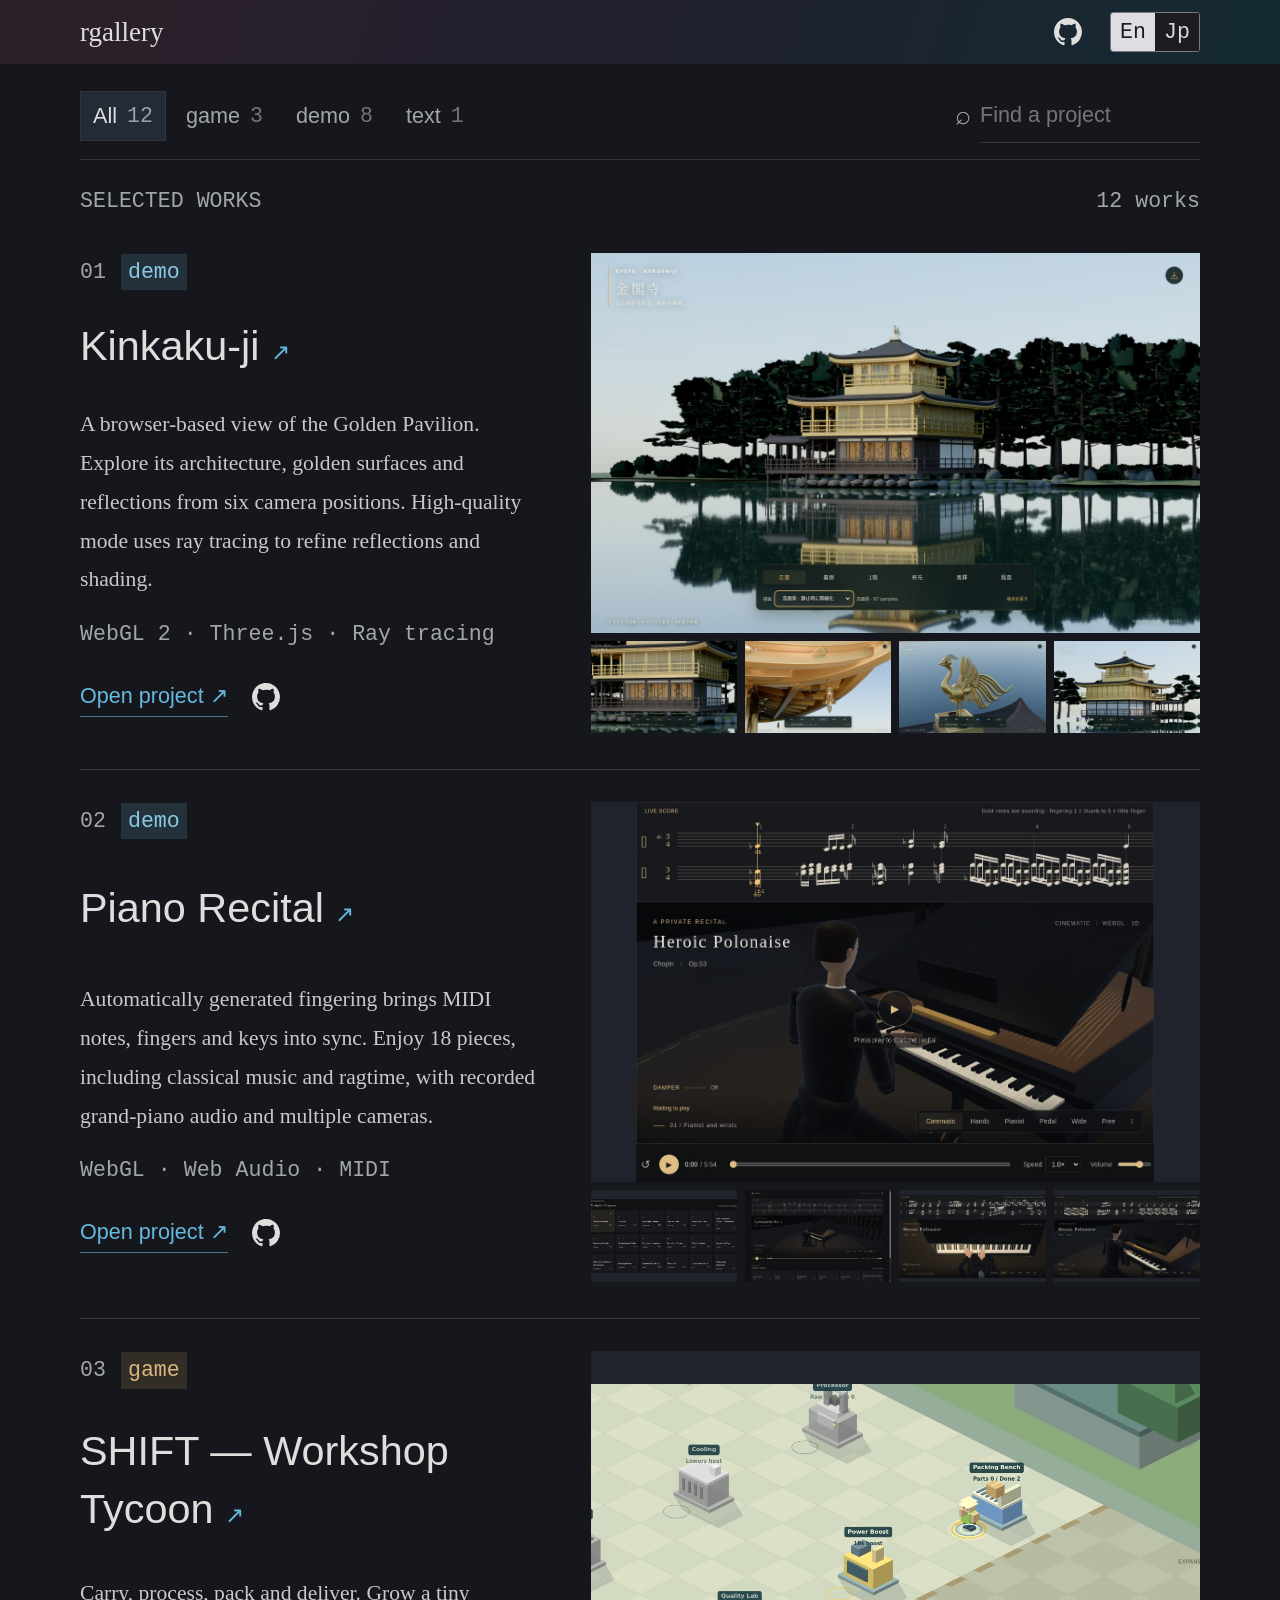
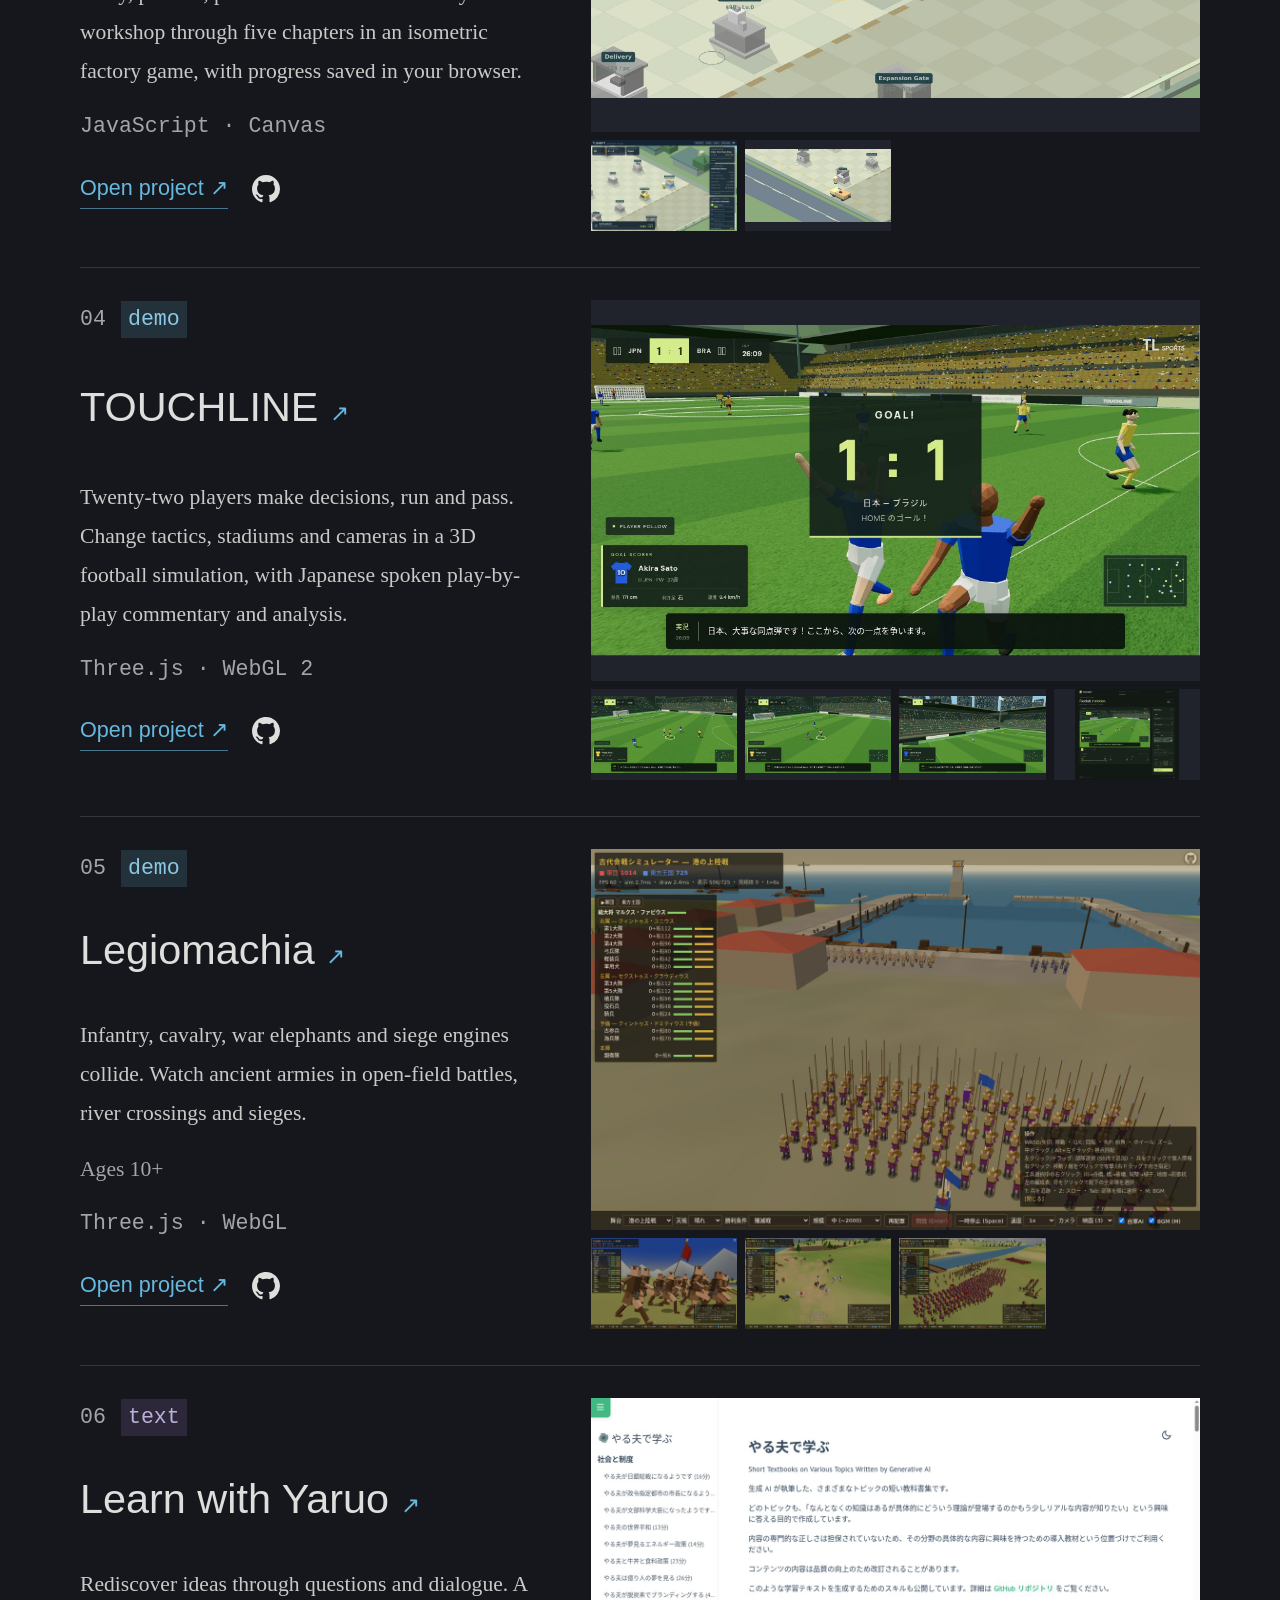
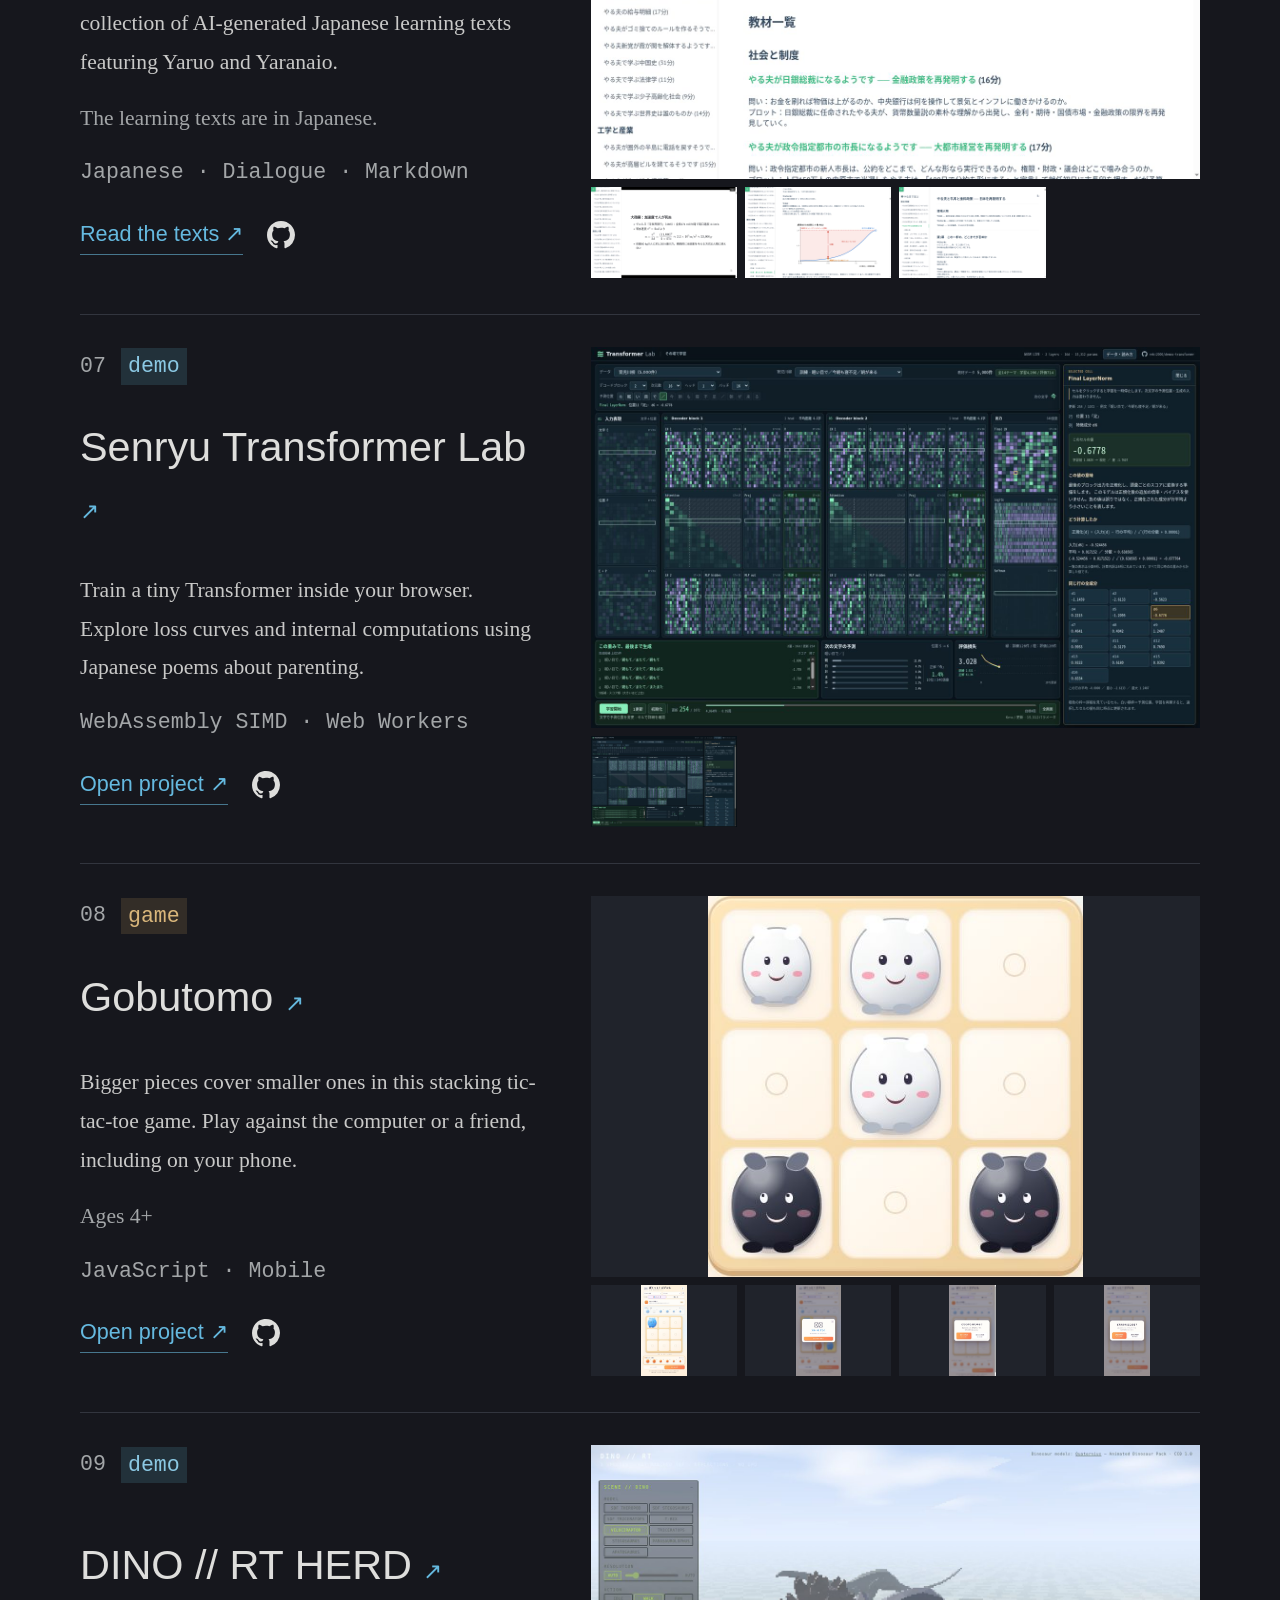
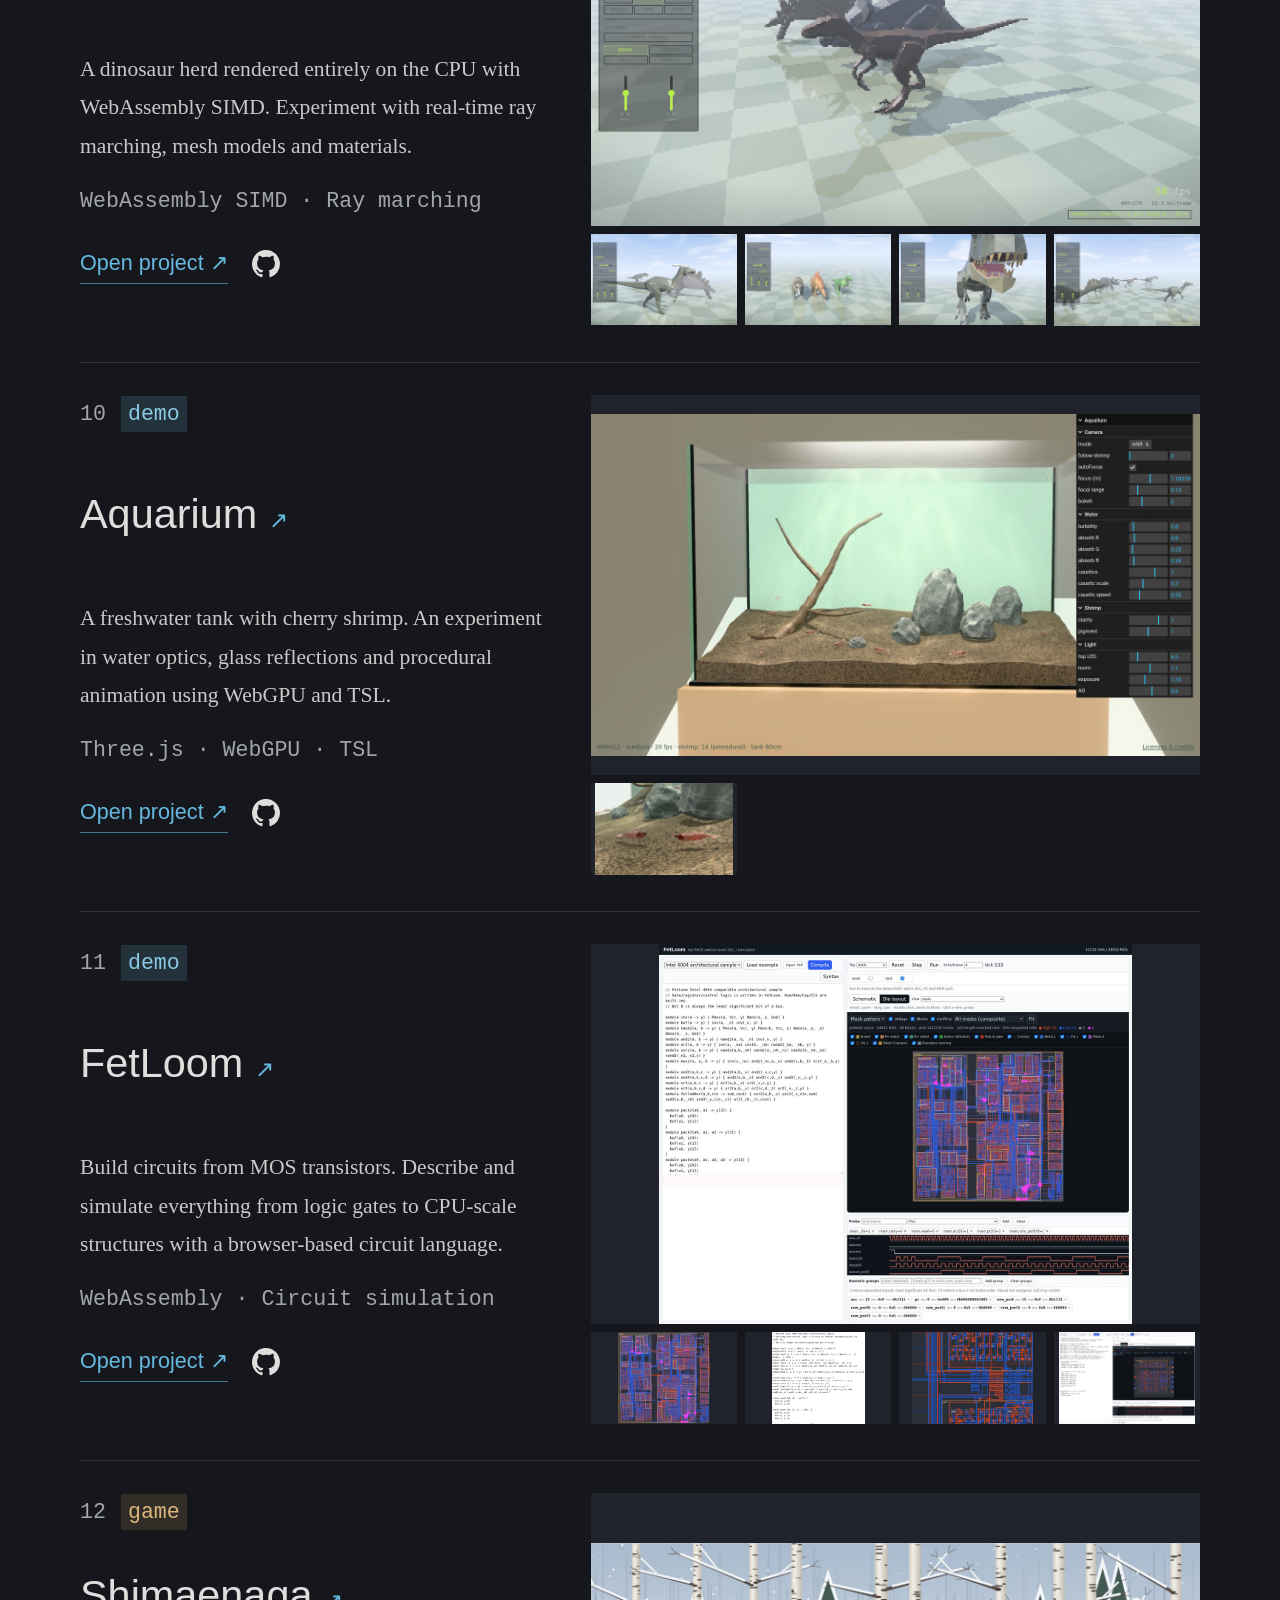
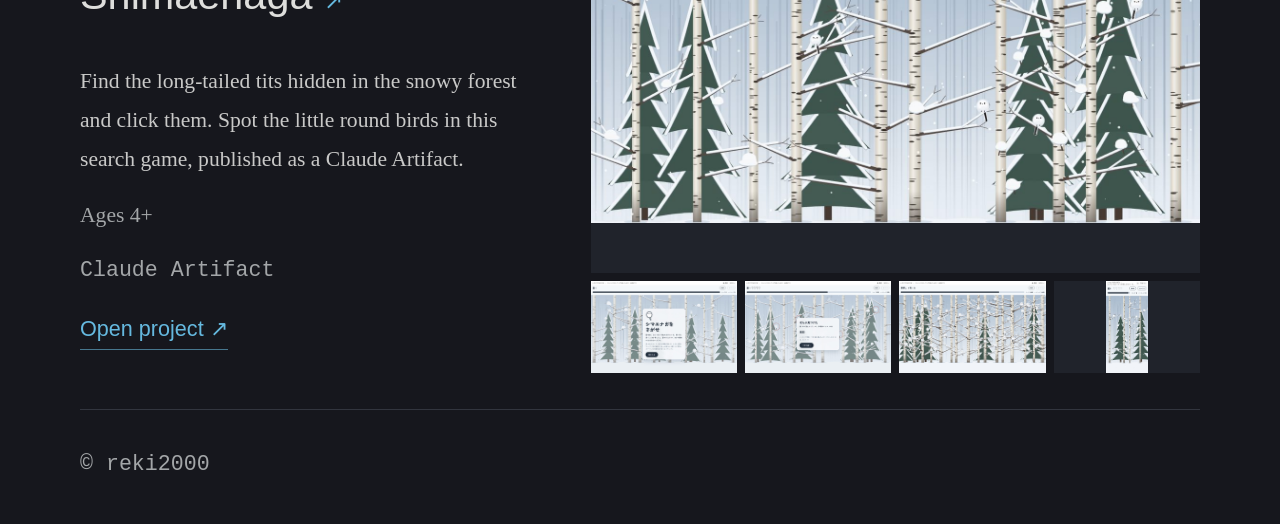
==== commit 5c6e0dc1: "Cache-bust style.css and site.js by content hash After PR #1 was merged, a phone that had cached the" ====
--- a/docs/en/index.html
+++ b/docs/en/index.html
@@ -4,7 +4,7 @@
 <meta name="theme-color" content="#16171d"><link rel="canonical" href="https://reki2000.github.io/rgallery/en/index.html">
 <link rel="alternate" hreflang="ja" href="https://reki2000.github.io/rgallery/index.html">
 <meta property="og:type" content="website"><meta property="og:title" content="Collection"><meta property="og:description" content="Demos and games for the browser. Ideas explored through conversation. A collection of things I make."><meta property="og:url" content="https://reki2000.github.io/rgallery/en/index.html">
-<link rel="stylesheet" href="../assets/style.css"><script src="../assets/site.js" defer></script></head>
+<link rel="stylesheet" href="../assets/style.css?v=a3992d0d"><script src="../assets/site.js?v=c58e68e0" defer></script></head>
 <body><a class="skip-link" href="#main">Skip to content</a><div class="page">
 <header class="site-header"><a class="wordmark" href="index.html">rgallery</a>
 <div class="header-right"><a class="github-link icon-link" href="https://github.com/reki2000/rgallery" target="_blank" rel="noopener noreferrer" aria-label="rgallery · GitHub" title="rgallery · GitHub"><svg viewBox="0 0 16 16" aria-hidden="true" focusable="false"><path fill="currentColor" d="M8 0C3.58 0 0 3.58 0 8c0 3.54 2.29 6.53 5.47 7.59.4.07.55-.17.55-.38 0-.19-.01-.82-.01-1.49-2.01.37-2.53-.49-2.69-.94-.09-.23-.48-.94-.82-1.13-.28-.15-.68-.52-.01-.53.63-.01 1.08.58 1.23.82.72 1.21 1.87.87 2.33.66.07-.52.28-.87.51-1.07-1.78-.2-3.64-.89-3.64-3.95 0-.87.31-1.59.82-2.15-.08-.2-.36-1.02.08-2.12 0 0 .67-.21 2.2.82A7.65 7.65 0 0 1 8 3.86c.68 0 1.36.09 2 .27 1.53-1.04 2.2-.82 2.2-.82.44 1.1.16 1.92.08 2.12.51.56.82 1.27.82 2.15 0 3.07-1.87 3.75-3.65 3.95.29.25.54.73.54 1.48 0 1.07-.01 1.93-.01 2.2 0 .21.15.46.55.38A8.01 8.01 0 0 0 16 8c0-4.42-3.58-8-8-8Z"/></svg></a><nav class="languages" aria-label="Language"><span aria-current="page" class="active" lang="en" aria-label="English">En</span><a href="../index.html" lang="ja" hreflang="ja" aria-label="日本語">Jp</a></nav></div></header>
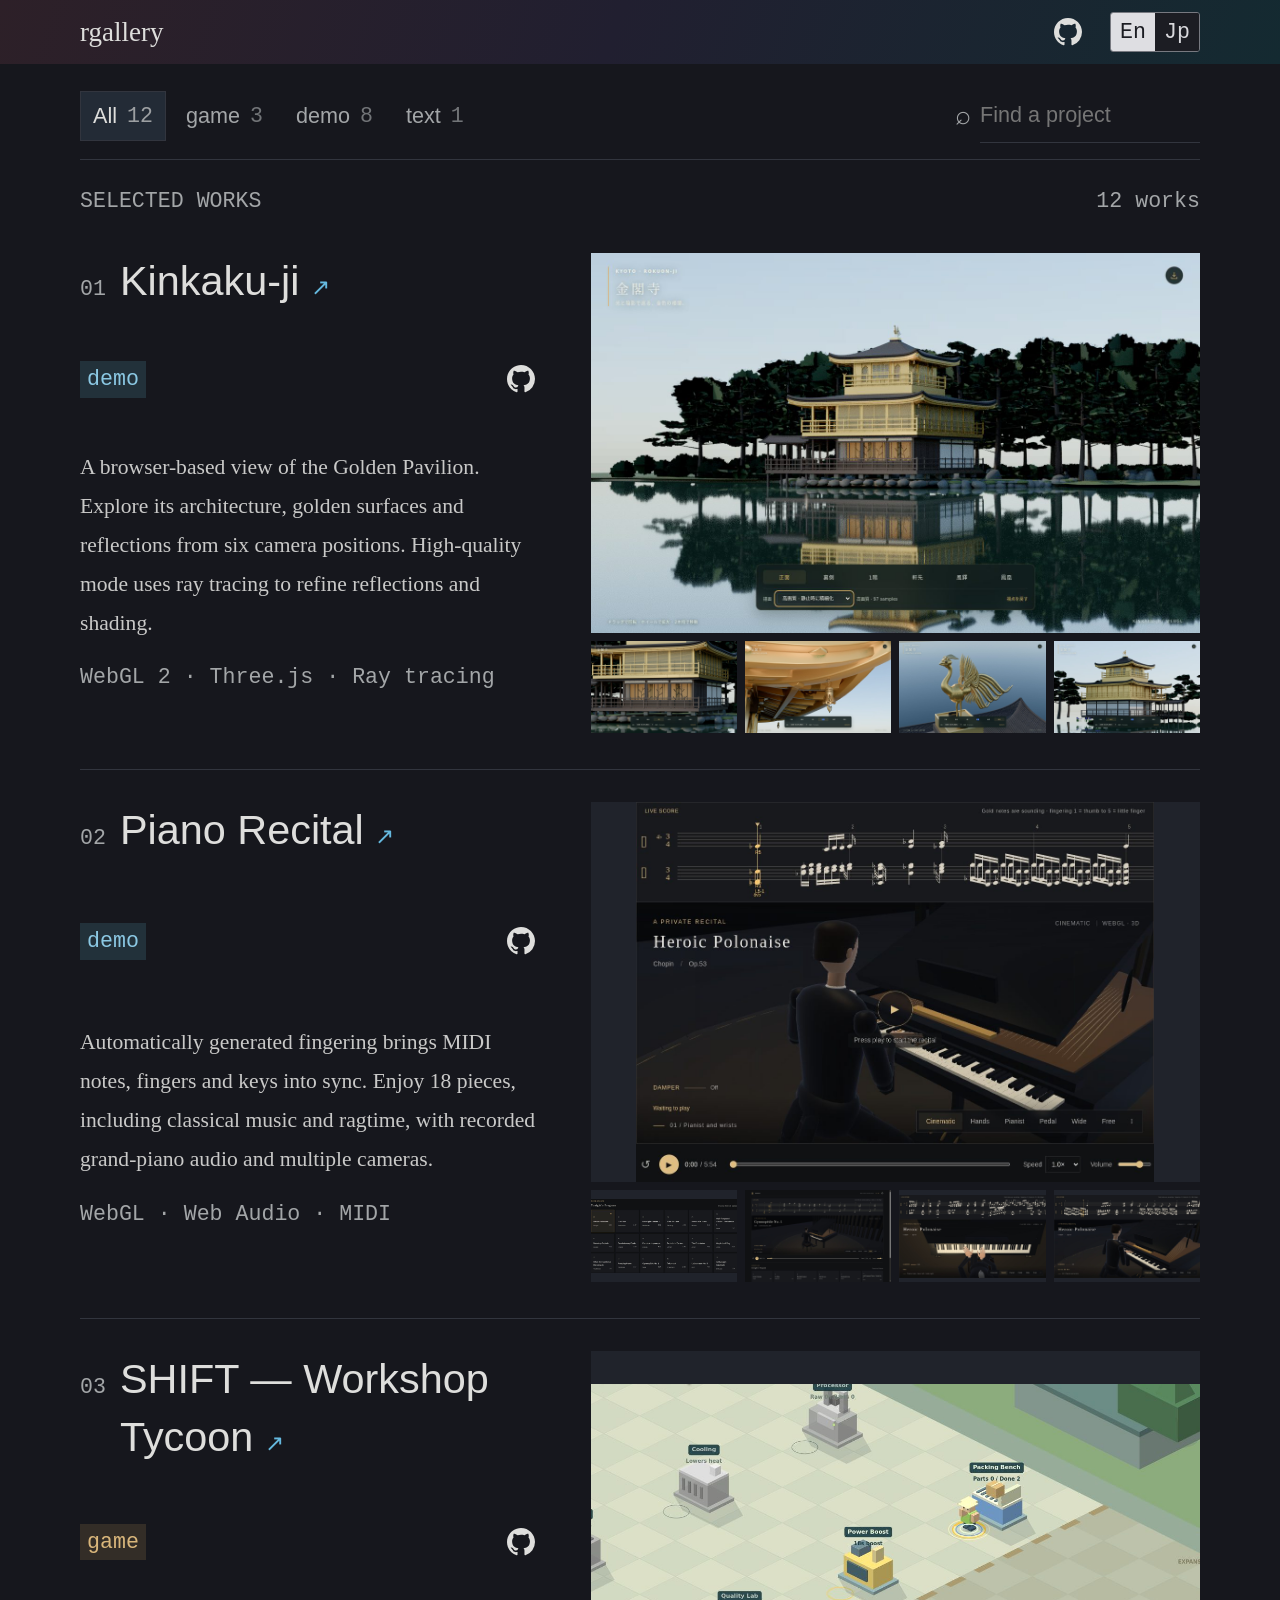
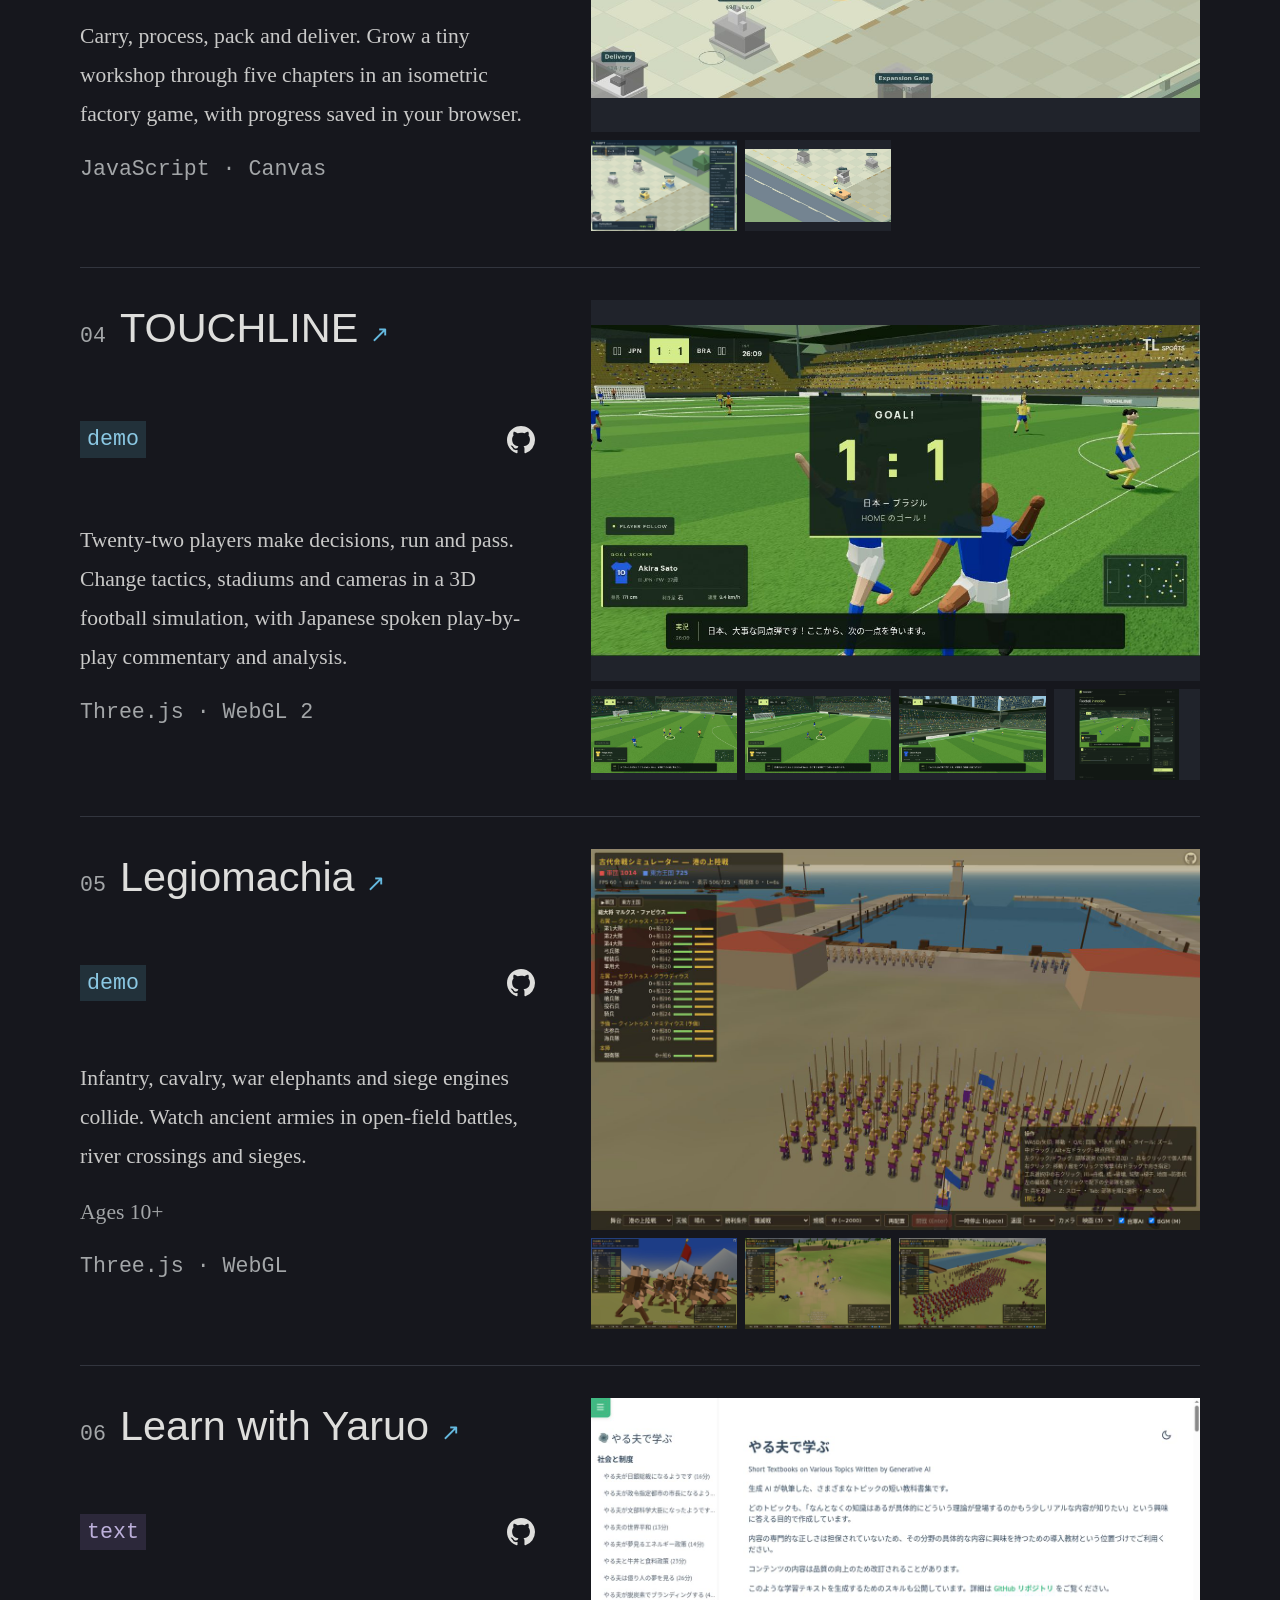
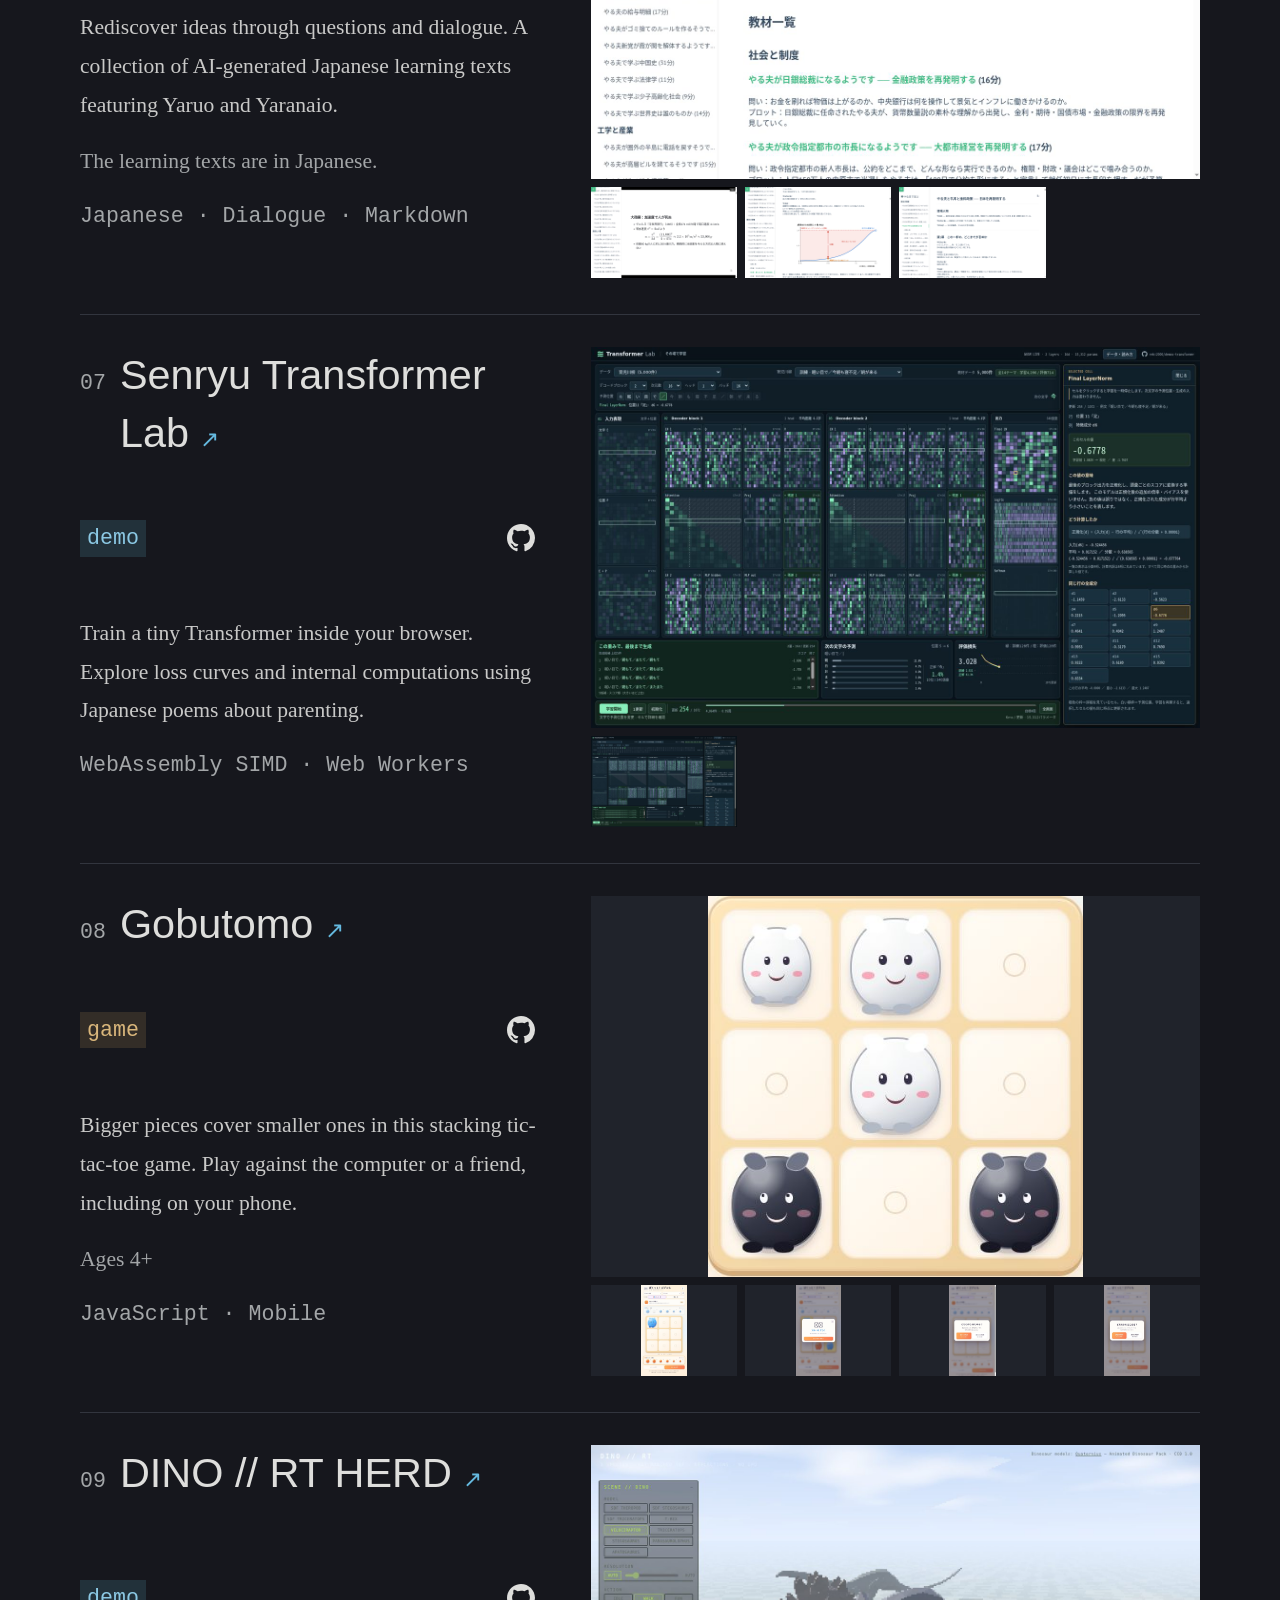
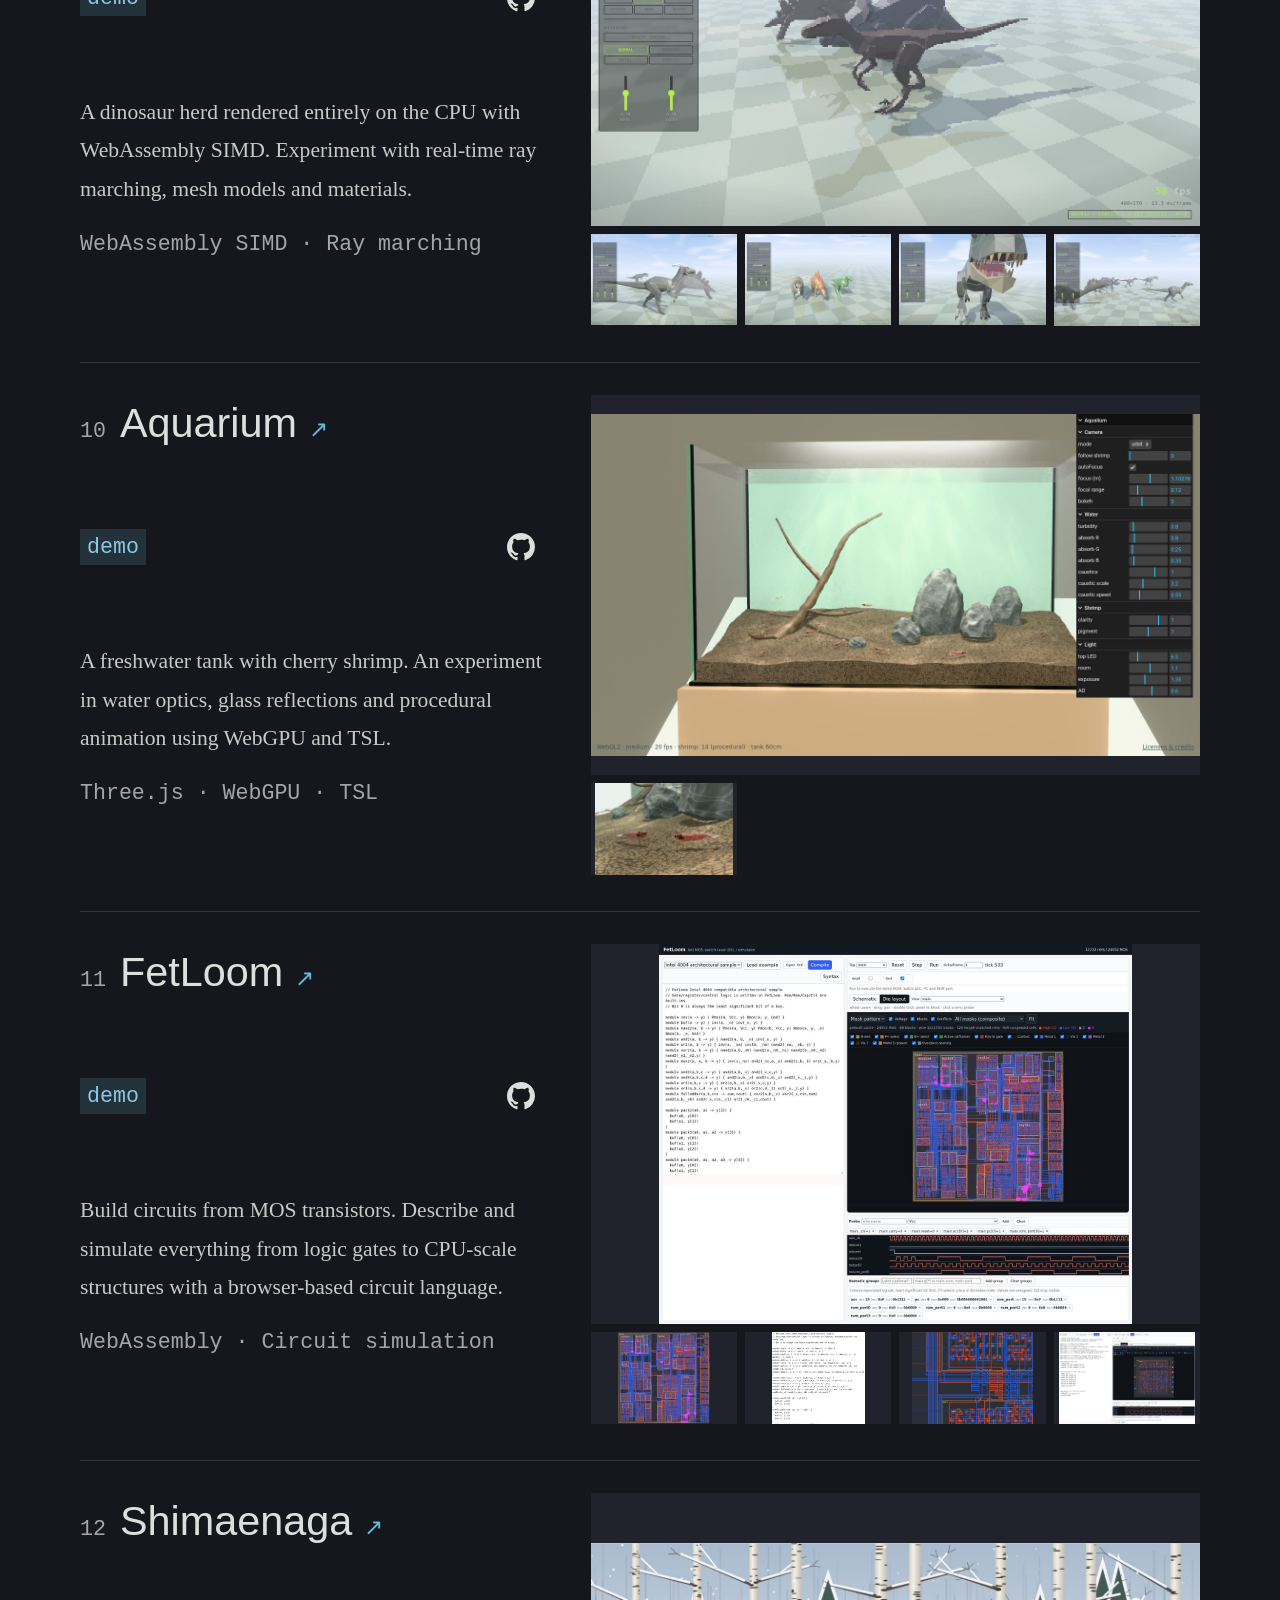
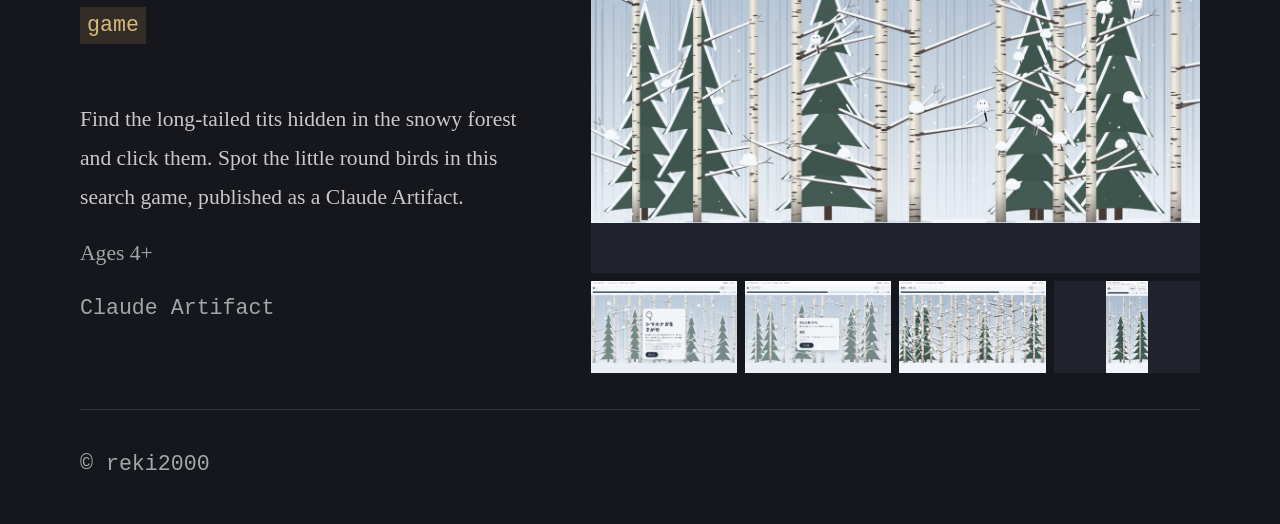
==== commit c335c962: "Drop the open-project link; GitHub icon joins the tag row; number joins the title - Remove the 'Open" ====
--- a/docs/en/index.html
+++ b/docs/en/index.html
@@ -4,7 +4,7 @@
 <meta name="theme-color" content="#16171d"><link rel="canonical" href="https://reki2000.github.io/rgallery/en/index.html">
 <link rel="alternate" hreflang="ja" href="https://reki2000.github.io/rgallery/index.html">
 <meta property="og:type" content="website"><meta property="og:title" content="Collection"><meta property="og:description" content="Demos and games for the browser. Ideas explored through conversation. A collection of things I make."><meta property="og:url" content="https://reki2000.github.io/rgallery/en/index.html">
-<link rel="stylesheet" href="../assets/style.css?v=a3992d0d"><script src="../assets/site.js?v=c58e68e0" defer></script></head>
+<link rel="stylesheet" href="../assets/style.css?v=04e9b0dd"><script src="../assets/site.js?v=c58e68e0" defer></script></head>
 <body><a class="skip-link" href="#main">Skip to content</a><div class="page">
 <header class="site-header"><a class="wordmark" href="index.html">rgallery</a>
 <div class="header-right"><a class="github-link icon-link" href="https://github.com/reki2000/rgallery" target="_blank" rel="noopener noreferrer" aria-label="rgallery · GitHub" title="rgallery · GitHub"><svg viewBox="0 0 16 16" aria-hidden="true" focusable="false"><path fill="currentColor" d="M8 0C3.58 0 0 3.58 0 8c0 3.54 2.29 6.53 5.47 7.59.4.07.55-.17.55-.38 0-.19-.01-.82-.01-1.49-2.01.37-2.53-.49-2.69-.94-.09-.23-.48-.94-.82-1.13-.28-.15-.68-.52-.01-.53.63-.01 1.08.58 1.23.82.72 1.21 1.87.87 2.33.66.07-.52.28-.87.51-1.07-1.78-.2-3.64-.89-3.64-3.95 0-.87.31-1.59.82-2.15-.08-.2-.36-1.02.08-2.12 0 0 .67-.21 2.2.82A7.65 7.65 0 0 1 8 3.86c.68 0 1.36.09 2 .27 1.53-1.04 2.2-.82 2.2-.82.44 1.1.16 1.92.08 2.12.51.56.82 1.27.82 2.15 0 3.07-1.87 3.75-3.65 3.95.29.25.54.73.54 1.48 0 1.07-.01 1.93-.01 2.2 0 .21.15.46.55.38A8.01 8.01 0 0 0 16 8c0-4.42-3.58-8-8-8Z"/></svg></a><nav class="languages" aria-label="Language"><span aria-current="page" class="active" lang="en" aria-label="English">En</span><a href="../index.html" lang="ja" hreflang="ja" aria-label="日本語">Jp</a></nav></div></header>
@@ -12,65 +12,65 @@
 <div class="search" hidden><label class="sr-only" for="search">Find a project</label><span aria-hidden="true">⌕</span><input id="search" type="search" placeholder="Find a project" title="Search names, descriptions or technology"><button class="clear-search" hidden aria-label="Clear search">×</button></div></div>
 <div class="collection-heading"><span class="mono">SELECTED WORKS</span><span class="result-count mono" role="status" aria-live="polite">12 works</span></div>
 <div class="project-list" data-category="all" data-works="works"><article id="project-kinkakuji" class="project" data-tags="demo" data-search="kinkaku-ji a browser-based view of the golden pavilion. explore its architecture, golden surfaces and reflections from six camera positions. high-quality mode uses ray tracing to refine reflections and shading. webgl 2 three.js ray tracing demo">
-      <div class="project-head"><h2><a class="title-link" href="https://reki2000.github.io/demos-kinkakuji/" target="_blank" rel="noopener noreferrer">Kinkaku-ji <span aria-hidden="true">↗</span></a></h2></div>
-      <div class="project-meta"><span class="number mono">01</span><span class="tag tag-demo">demo</span></div>
+      <div class="project-head"><span class="number mono">01</span><h2><a class="title-link" href="https://reki2000.github.io/demos-kinkakuji/" target="_blank" rel="noopener noreferrer">Kinkaku-ji <span aria-hidden="true">↗</span></a></h2></div>
+      <div class="project-meta"><span class="tag tag-demo">demo</span><a class="repository-link icon-link" href="https://github.com/reki2000/demos-kinkakuji" target="_blank" rel="noopener noreferrer" aria-label="Kinkaku-ji · GitHub" title="Kinkaku-ji · GitHub"><svg viewBox="0 0 16 16" aria-hidden="true" focusable="false"><path fill="currentColor" d="M8 0C3.58 0 0 3.58 0 8c0 3.54 2.29 6.53 5.47 7.59.4.07.55-.17.55-.38 0-.19-.01-.82-.01-1.49-2.01.37-2.53-.49-2.69-.94-.09-.23-.48-.94-.82-1.13-.28-.15-.68-.52-.01-.53.63-.01 1.08.58 1.23.82.72 1.21 1.87.87 2.33.66.07-.52.28-.87.51-1.07-1.78-.2-3.64-.89-3.64-3.95 0-.87.31-1.59.82-2.15-.08-.2-.36-1.02.08-2.12 0 0 .67-.21 2.2.82A7.65 7.65 0 0 1 8 3.86c.68 0 1.36.09 2 .27 1.53-1.04 2.2-.82 2.2-.82.44 1.1.16 1.92.08 2.12.51.56.82 1.27.82 2.15 0 3.07-1.87 3.75-3.65 3.95.29.25.54.73.54 1.48 0 1.07-.01 1.93-.01 2.2 0 .21.15.46.55.38A8.01 8.01 0 0 0 16 8c0-4.42-3.58-8-8-8Z"/></svg></a></div>
       <div class="project-body"><p>A browser-based view of the Golden Pavilion. Explore its architecture, golden surfaces and reflections from six camera positions. High-quality mode uses ray tracing to refine reflections and shading.</p>
-      <div class="technologies mono">WebGL 2 · Three.js · Ray tracing</div><div class="project-links"><a class="open-link" href="https://reki2000.github.io/demos-kinkakuji/" target="_blank" rel="noopener noreferrer">Open project <span aria-hidden="true">↗</span></a><a class="repository-link icon-link" href="https://github.com/reki2000/demos-kinkakuji" target="_blank" rel="noopener noreferrer" aria-label="Kinkaku-ji · GitHub" title="Kinkaku-ji · GitHub"><svg viewBox="0 0 16 16" aria-hidden="true" focusable="false"><path fill="currentColor" d="M8 0C3.58 0 0 3.58 0 8c0 3.54 2.29 6.53 5.47 7.59.4.07.55-.17.55-.38 0-.19-.01-.82-.01-1.49-2.01.37-2.53-.49-2.69-.94-.09-.23-.48-.94-.82-1.13-.28-.15-.68-.52-.01-.53.63-.01 1.08.58 1.23.82.72 1.21 1.87.87 2.33.66.07-.52.28-.87.51-1.07-1.78-.2-3.64-.89-3.64-3.95 0-.87.31-1.59.82-2.15-.08-.2-.36-1.02.08-2.12 0 0 .67-.21 2.2.82A7.65 7.65 0 0 1 8 3.86c.68 0 1.36.09 2 .27 1.53-1.04 2.2-.82 2.2-.82.44 1.1.16 1.92.08 2.12.51.56.82 1.27.82 2.15 0 3.07-1.87 3.75-3.65 3.95.29.25.54.73.54 1.48 0 1.07-.01 1.93-.01 2.2 0 .21.15.46.55.38A8.01 8.01 0 0 0 16 8c0-4.42-3.58-8-8-8Z"/></svg></a></div></div>
+      <div class="technologies mono">WebGL 2 · Three.js · Ray tracing</div></div>
       <div class="project-preview"><a href="../assets/projects/kinkakuji/images/bbafd30887756fbfefd7.jpg" class="preview-shot screenshot-link shot-0" data-gallery="kinkakuji" data-caption="Front view and reflections" aria-label="Enlarge image: Front view and reflections" ><img src="../assets/projects/kinkakuji/images/bbafd30887756fbfefd7.jpg" alt="Front view and reflections" loading="lazy" decoding="async"></a><a href="../assets/projects/kinkakuji/images/40eb059ac54685e63260.jpg" class="preview-shot screenshot-link shot-1" data-gallery="kinkakuji" data-caption="Ground-floor paintings and veranda" aria-label="Enlarge image: Ground-floor paintings and veranda" ><img src="../assets/projects/kinkakuji/images/40eb059ac54685e63260.jpg" alt="Ground-floor paintings and veranda" loading="lazy" decoding="async"></a><a href="../assets/projects/kinkakuji/images/900a9c59b5b9c751bec2.jpg" class="preview-shot screenshot-link shot-2" data-gallery="kinkakuji" data-caption="Eaves and hanging bell" aria-label="Enlarge image: Eaves and hanging bell" ><img src="../assets/projects/kinkakuji/images/900a9c59b5b9c751bec2.jpg" alt="Eaves and hanging bell" loading="lazy" decoding="async"></a><a href="../assets/projects/kinkakuji/images/5cd1f772769528ccbc5f.jpg" class="preview-shot screenshot-link shot-3" data-gallery="kinkakuji" data-caption="Phoenix on the roof" aria-label="Enlarge image: Phoenix on the roof" ><img src="../assets/projects/kinkakuji/images/5cd1f772769528ccbc5f.jpg" alt="Phoenix on the roof" loading="lazy" decoding="async"></a><a href="../assets/projects/kinkakuji/images/a130f396a6bf901be2d5.jpg" class="preview-shot screenshot-link shot-4" data-gallery="kinkakuji" data-caption="Rear view" aria-label="Enlarge image: Rear view" ><img src="../assets/projects/kinkakuji/images/a130f396a6bf901be2d5.jpg" alt="Rear view" loading="lazy" decoding="async"></a></div></article><article id="project-pianist" class="project" data-tags="demo" data-search="piano recital automatically generated fingering brings midi notes, fingers and keys into sync. enjoy 18 pieces, including classical music and ragtime, with recorded grand-piano audio and multiple cameras. webgl web audio midi demo">
-      <div class="project-head"><h2><a class="title-link" href="https://reki2000.github.io/demos-pianist/" target="_blank" rel="noopener noreferrer">Piano Recital <span aria-hidden="true">↗</span></a></h2></div>
-      <div class="project-meta"><span class="number mono">02</span><span class="tag tag-demo">demo</span></div>
+      <div class="project-head"><span class="number mono">02</span><h2><a class="title-link" href="https://reki2000.github.io/demos-pianist/" target="_blank" rel="noopener noreferrer">Piano Recital <span aria-hidden="true">↗</span></a></h2></div>
+      <div class="project-meta"><span class="tag tag-demo">demo</span><a class="repository-link icon-link" href="https://github.com/reki2000/demos-pianist" target="_blank" rel="noopener noreferrer" aria-label="Piano Recital · GitHub" title="Piano Recital · GitHub"><svg viewBox="0 0 16 16" aria-hidden="true" focusable="false"><path fill="currentColor" d="M8 0C3.58 0 0 3.58 0 8c0 3.54 2.29 6.53 5.47 7.59.4.07.55-.17.55-.38 0-.19-.01-.82-.01-1.49-2.01.37-2.53-.49-2.69-.94-.09-.23-.48-.94-.82-1.13-.28-.15-.68-.52-.01-.53.63-.01 1.08.58 1.23.82.72 1.21 1.87.87 2.33.66.07-.52.28-.87.51-1.07-1.78-.2-3.64-.89-3.64-3.95 0-.87.31-1.59.82-2.15-.08-.2-.36-1.02.08-2.12 0 0 .67-.21 2.2.82A7.65 7.65 0 0 1 8 3.86c.68 0 1.36.09 2 .27 1.53-1.04 2.2-.82 2.2-.82.44 1.1.16 1.92.08 2.12.51.56.82 1.27.82 2.15 0 3.07-1.87 3.75-3.65 3.95.29.25.54.73.54 1.48 0 1.07-.01 1.93-.01 2.2 0 .21.15.46.55.38A8.01 8.01 0 0 0 16 8c0-4.42-3.58-8-8-8Z"/></svg></a></div>
       <div class="project-body"><p>Automatically generated fingering brings MIDI notes, fingers and keys into sync. Enjoy 18 pieces, including classical music and ragtime, with recorded grand-piano audio and multiple cameras.</p>
-      <div class="technologies mono">WebGL · Web Audio · MIDI</div><div class="project-links"><a class="open-link" href="https://reki2000.github.io/demos-pianist/" target="_blank" rel="noopener noreferrer">Open project <span aria-hidden="true">↗</span></a><a class="repository-link icon-link" href="https://github.com/reki2000/demos-pianist" target="_blank" rel="noopener noreferrer" aria-label="Piano Recital · GitHub" title="Piano Recital · GitHub"><svg viewBox="0 0 16 16" aria-hidden="true" focusable="false"><path fill="currentColor" d="M8 0C3.58 0 0 3.58 0 8c0 3.54 2.29 6.53 5.47 7.59.4.07.55-.17.55-.38 0-.19-.01-.82-.01-1.49-2.01.37-2.53-.49-2.69-.94-.09-.23-.48-.94-.82-1.13-.28-.15-.68-.52-.01-.53.63-.01 1.08.58 1.23.82.72 1.21 1.87.87 2.33.66.07-.52.28-.87.51-1.07-1.78-.2-3.64-.89-3.64-3.95 0-.87.31-1.59.82-2.15-.08-.2-.36-1.02.08-2.12 0 0 .67-.21 2.2.82A7.65 7.65 0 0 1 8 3.86c.68 0 1.36.09 2 .27 1.53-1.04 2.2-.82 2.2-.82.44 1.1.16 1.92.08 2.12.51.56.82 1.27.82 2.15 0 3.07-1.87 3.75-3.65 3.95.29.25.54.73.54 1.48 0 1.07-.01 1.93-.01 2.2 0 .21.15.46.55.38A8.01 8.01 0 0 0 16 8c0-4.42-3.58-8-8-8Z"/></svg></a></div></div>
+      <div class="technologies mono">WebGL · Web Audio · MIDI</div></div>
       <div class="project-preview"><a href="../assets/projects/pianist/images/56cb00e380f5f61ce0f1.jpg" class="preview-shot screenshot-link shot-0" data-gallery="pianist" data-caption="Heroic Polonaise · score, performance and playback controls" aria-label="Enlarge image: Heroic Polonaise · score, performance and playback controls" ><img src="../assets/projects/pianist/images/56cb00e380f5f61ce0f1.jpg" alt="Heroic Polonaise · score, performance and playback controls" loading="lazy" decoding="async"></a><a href="../assets/projects/pianist/images/da84420dd699cf44e0b8.jpg" class="preview-shot screenshot-link shot-1" data-gallery="pianist" data-caption="All 18 pieces" aria-label="Enlarge image: All 18 pieces" ><img src="../assets/projects/pianist/images/da84420dd699cf44e0b8.jpg" alt="All 18 pieces" loading="lazy" decoding="async"></a><a href="../assets/projects/pianist/images/9df2aa948b6a42879a92.jpg" class="preview-shot screenshot-link shot-2" data-gallery="pianist" data-caption="Full interface with score, performance and controls" aria-label="Enlarge image: Full interface with score, performance and controls" ><img src="../assets/projects/pianist/images/9df2aa948b6a42879a92.jpg" alt="Full interface with score, performance and controls" loading="lazy" decoding="async"></a><a href="../assets/projects/pianist/images/5975b1fbbb079f7eafb2.jpg" class="preview-shot screenshot-link shot-3" data-gallery="pianist" data-caption="Automatically generated fingering · hands view" aria-label="Enlarge image: Automatically generated fingering · hands view" ><img src="../assets/projects/pianist/images/5975b1fbbb079f7eafb2.jpg" alt="Automatically generated fingering · hands view" loading="lazy" decoding="async"></a><a href="../assets/projects/pianist/images/4a7bf942c2901a3f6448.jpg" class="preview-shot screenshot-link shot-4" data-gallery="pianist" data-caption="Heroic Polonaise · live score and performance" aria-label="Enlarge image: Heroic Polonaise · live score and performance" ><img src="../assets/projects/pianist/images/4a7bf942c2901a3f6448.jpg" alt="Heroic Polonaise · live score and performance" loading="lazy" decoding="async"></a><a href="../assets/projects/pianist/images/bc651e240976e0a58edc.jpg" class="preview-shot screenshot-link shot-5" data-gallery="pianist" data-caption="Mobile · score and performance" aria-label="Enlarge image: Mobile · score and performance" hidden></a><a href="../assets/projects/pianist/images/d4d1ab14e95d66df1081.jpg" class="preview-shot screenshot-link shot-6" data-gallery="pianist" data-caption="Mobile · score and hands" aria-label="Enlarge image: Mobile · score and hands" hidden></a><a href="../assets/projects/pianist/images/583b21f9a7ab3e2455a9.jpg" class="preview-shot screenshot-link shot-7" data-gallery="pianist" data-caption="Rondo alla Turca · live score and performance" aria-label="Enlarge image: Rondo alla Turca · live score and performance" hidden></a></div></article><article id="project-shift" class="project" data-tags="game" data-search="shift — workshop tycoon carry, process, pack and deliver. grow a tiny workshop through five chapters in an isometric factory game, with progress saved in your browser. javascript canvas game">
-      <div class="project-head"><h2><a class="title-link" href="https://reki2000.github.io/demos-worker/" target="_blank" rel="noopener noreferrer">SHIFT — Workshop Tycoon <span aria-hidden="true">↗</span></a></h2></div>
-      <div class="project-meta"><span class="number mono">03</span><span class="tag tag-game">game</span></div>
+      <div class="project-head"><span class="number mono">03</span><h2><a class="title-link" href="https://reki2000.github.io/demos-worker/" target="_blank" rel="noopener noreferrer">SHIFT — Workshop Tycoon <span aria-hidden="true">↗</span></a></h2></div>
+      <div class="project-meta"><span class="tag tag-game">game</span><a class="repository-link icon-link" href="https://github.com/reki2000/demos-worker" target="_blank" rel="noopener noreferrer" aria-label="SHIFT — Workshop Tycoon · GitHub" title="SHIFT — Workshop Tycoon · GitHub"><svg viewBox="0 0 16 16" aria-hidden="true" focusable="false"><path fill="currentColor" d="M8 0C3.58 0 0 3.58 0 8c0 3.54 2.29 6.53 5.47 7.59.4.07.55-.17.55-.38 0-.19-.01-.82-.01-1.49-2.01.37-2.53-.49-2.69-.94-.09-.23-.48-.94-.82-1.13-.28-.15-.68-.52-.01-.53.63-.01 1.08.58 1.23.82.72 1.21 1.87.87 2.33.66.07-.52.28-.87.51-1.07-1.78-.2-3.64-.89-3.64-3.95 0-.87.31-1.59.82-2.15-.08-.2-.36-1.02.08-2.12 0 0 .67-.21 2.2.82A7.65 7.65 0 0 1 8 3.86c.68 0 1.36.09 2 .27 1.53-1.04 2.2-.82 2.2-.82.44 1.1.16 1.92.08 2.12.51.56.82 1.27.82 2.15 0 3.07-1.87 3.75-3.65 3.95.29.25.54.73.54 1.48 0 1.07-.01 1.93-.01 2.2 0 .21.15.46.55.38A8.01 8.01 0 0 0 16 8c0-4.42-3.58-8-8-8Z"/></svg></a></div>
       <div class="project-body"><p>Carry, process, pack and deliver. Grow a tiny workshop through five chapters in an isometric factory game, with progress saved in your browser.</p>
-      <div class="technologies mono">JavaScript · Canvas</div><div class="project-links"><a class="open-link" href="https://reki2000.github.io/demos-worker/" target="_blank" rel="noopener noreferrer">Open project <span aria-hidden="true">↗</span></a><a class="repository-link icon-link" href="https://github.com/reki2000/demos-worker" target="_blank" rel="noopener noreferrer" aria-label="SHIFT — Workshop Tycoon · GitHub" title="SHIFT — Workshop Tycoon · GitHub"><svg viewBox="0 0 16 16" aria-hidden="true" focusable="false"><path fill="currentColor" d="M8 0C3.58 0 0 3.58 0 8c0 3.54 2.29 6.53 5.47 7.59.4.07.55-.17.55-.38 0-.19-.01-.82-.01-1.49-2.01.37-2.53-.49-2.69-.94-.09-.23-.48-.94-.82-1.13-.28-.15-.68-.52-.01-.53.63-.01 1.08.58 1.23.82.72 1.21 1.87.87 2.33.66.07-.52.28-.87.51-1.07-1.78-.2-3.64-.89-3.64-3.95 0-.87.31-1.59.82-2.15-.08-.2-.36-1.02.08-2.12 0 0 .67-.21 2.2.82A7.65 7.65 0 0 1 8 3.86c.68 0 1.36.09 2 .27 1.53-1.04 2.2-.82 2.2-.82.44 1.1.16 1.92.08 2.12.51.56.82 1.27.82 2.15 0 3.07-1.87 3.75-3.65 3.95.29.25.54.73.54 1.48 0 1.07-.01 1.93-.01 2.2 0 .21.15.46.55.38A8.01 8.01 0 0 0 16 8c0-4.42-3.58-8-8-8Z"/></svg></a></div></div>
+      <div class="technologies mono">JavaScript · Canvas</div></div>
       <div class="project-preview"><a href="../assets/projects/shift/images/bd65cfd5ac6fcfdffb1b.jpg" class="preview-shot screenshot-link shot-0" data-gallery="shift" data-caption="Processing and packing in the workshop" aria-label="Enlarge image: Processing and packing in the workshop" ><img src="../assets/projects/shift/images/bd65cfd5ac6fcfdffb1b.jpg" alt="Processing and packing in the workshop" loading="lazy" decoding="async"></a><a href="../assets/projects/shift/images/bcfa1e513889536100d5.jpg" class="preview-shot screenshot-link shot-1" data-gallery="shift" data-caption="Full workshop interface" aria-label="Enlarge image: Full workshop interface" ><img src="../assets/projects/shift/images/bcfa1e513889536100d5.jpg" alt="Full workshop interface" loading="lazy" decoding="async"></a><a href="../assets/projects/shift/images/961adf9319c478b05d92.jpg" class="preview-shot screenshot-link shot-2" data-gallery="shift" data-caption="Delivery scene" aria-label="Enlarge image: Delivery scene" ><img src="../assets/projects/shift/images/961adf9319c478b05d92.jpg" alt="Delivery scene" loading="lazy" decoding="async"></a></div></article><article id="project-touchline" class="project" data-tags="demo" data-search="touchline twenty-two players make decisions, run and pass. change tactics, stadiums and cameras in a 3d football simulation, with japanese spoken play-by-play commentary and analysis. three.js webgl 2 demo">
-      <div class="project-head"><h2><a class="title-link" href="https://reki2000.github.io/demos-soccer/" target="_blank" rel="noopener noreferrer">TOUCHLINE <span aria-hidden="true">↗</span></a></h2></div>
-      <div class="project-meta"><span class="number mono">04</span><span class="tag tag-demo">demo</span></div>
+      <div class="project-head"><span class="number mono">04</span><h2><a class="title-link" href="https://reki2000.github.io/demos-soccer/" target="_blank" rel="noopener noreferrer">TOUCHLINE <span aria-hidden="true">↗</span></a></h2></div>
+      <div class="project-meta"><span class="tag tag-demo">demo</span><a class="repository-link icon-link" href="https://github.com/reki2000/demos-soccer" target="_blank" rel="noopener noreferrer" aria-label="TOUCHLINE · GitHub" title="TOUCHLINE · GitHub"><svg viewBox="0 0 16 16" aria-hidden="true" focusable="false"><path fill="currentColor" d="M8 0C3.58 0 0 3.58 0 8c0 3.54 2.29 6.53 5.47 7.59.4.07.55-.17.55-.38 0-.19-.01-.82-.01-1.49-2.01.37-2.53-.49-2.69-.94-.09-.23-.48-.94-.82-1.13-.28-.15-.68-.52-.01-.53.63-.01 1.08.58 1.23.82.72 1.21 1.87.87 2.33.66.07-.52.28-.87.51-1.07-1.78-.2-3.64-.89-3.64-3.95 0-.87.31-1.59.82-2.15-.08-.2-.36-1.02.08-2.12 0 0 .67-.21 2.2.82A7.65 7.65 0 0 1 8 3.86c.68 0 1.36.09 2 .27 1.53-1.04 2.2-.82 2.2-.82.44 1.1.16 1.92.08 2.12.51.56.82 1.27.82 2.15 0 3.07-1.87 3.75-3.65 3.95.29.25.54.73.54 1.48 0 1.07-.01 1.93-.01 2.2 0 .21.15.46.55.38A8.01 8.01 0 0 0 16 8c0-4.42-3.58-8-8-8Z"/></svg></a></div>
       <div class="project-body"><p>Twenty-two players make decisions, run and pass. Change tactics, stadiums and cameras in a 3D football simulation, with Japanese spoken play-by-play commentary and analysis.</p>
-      <div class="technologies mono">Three.js · WebGL 2</div><div class="project-links"><a class="open-link" href="https://reki2000.github.io/demos-soccer/" target="_blank" rel="noopener noreferrer">Open project <span aria-hidden="true">↗</span></a><a class="repository-link icon-link" href="https://github.com/reki2000/demos-soccer" target="_blank" rel="noopener noreferrer" aria-label="TOUCHLINE · GitHub" title="TOUCHLINE · GitHub"><svg viewBox="0 0 16 16" aria-hidden="true" focusable="false"><path fill="currentColor" d="M8 0C3.58 0 0 3.58 0 8c0 3.54 2.29 6.53 5.47 7.59.4.07.55-.17.55-.38 0-.19-.01-.82-.01-1.49-2.01.37-2.53-.49-2.69-.94-.09-.23-.48-.94-.82-1.13-.28-.15-.68-.52-.01-.53.63-.01 1.08.58 1.23.82.72 1.21 1.87.87 2.33.66.07-.52.28-.87.51-1.07-1.78-.2-3.64-.89-3.64-3.95 0-.87.31-1.59.82-2.15-.08-.2-.36-1.02.08-2.12 0 0 .67-.21 2.2.82A7.65 7.65 0 0 1 8 3.86c.68 0 1.36.09 2 .27 1.53-1.04 2.2-.82 2.2-.82.44 1.1.16 1.92.08 2.12.51.56.82 1.27.82 2.15 0 3.07-1.87 3.75-3.65 3.95.29.25.54.73.54 1.48 0 1.07-.01 1.93-.01 2.2 0 .21.15.46.55.38A8.01 8.01 0 0 0 16 8c0-4.42-3.58-8-8-8Z"/></svg></a></div></div>
+      <div class="technologies mono">Three.js · WebGL 2</div></div>
       <div class="project-preview"><a href="../assets/projects/touchline/images/55f98bf6ba88c850c919.jpg" class="preview-shot screenshot-link shot-0" data-gallery="touchline" data-caption="Goal celebration" aria-label="Enlarge image: Goal celebration" ><img src="../assets/projects/touchline/images/55f98bf6ba88c850c919.jpg" alt="Goal celebration" loading="lazy" decoding="async"></a><a href="../assets/projects/touchline/images/0d814fae47db78426adf.jpg" class="preview-shot screenshot-link shot-1" data-gallery="touchline" data-caption="Match scene 1" aria-label="Enlarge image: Match scene 1" ><img src="../assets/projects/touchline/images/0d814fae47db78426adf.jpg" alt="Match scene 1" loading="lazy" decoding="async"></a><a href="../assets/projects/touchline/images/0c554bc7fa4fd9c089bd.jpg" class="preview-shot screenshot-link shot-2" data-gallery="touchline" data-caption="Match scene 2" aria-label="Enlarge image: Match scene 2" ><img src="../assets/projects/touchline/images/0c554bc7fa4fd9c089bd.jpg" alt="Match scene 2" loading="lazy" decoding="async"></a><a href="../assets/projects/touchline/images/8985163483ad59d58647.jpg" class="preview-shot screenshot-link shot-3" data-gallery="touchline" data-caption="Match scene 3" aria-label="Enlarge image: Match scene 3" ><img src="../assets/projects/touchline/images/8985163483ad59d58647.jpg" alt="Match scene 3" loading="lazy" decoding="async"></a><a href="../assets/projects/touchline/images/dd173c65bf1949a67d55.jpg" class="preview-shot screenshot-link shot-4" data-gallery="touchline" data-caption="Full interface with match and settings" aria-label="Enlarge image: Full interface with match and settings" ><img src="../assets/projects/touchline/images/dd173c65bf1949a67d55.jpg" alt="Full interface with match and settings" loading="lazy" decoding="async"></a><a href="../assets/projects/touchline/images/599aa3c7ba1aa57aa2b5.jpg" class="preview-shot screenshot-link shot-5" data-gallery="touchline" data-caption="Desktop scene 1" aria-label="Enlarge image: Desktop scene 1" hidden></a><a href="../assets/projects/touchline/images/70a3eda86332a8f59523.jpg" class="preview-shot screenshot-link shot-6" data-gallery="touchline" data-caption="Desktop scene 2" aria-label="Enlarge image: Desktop scene 2" hidden></a><a href="../assets/projects/touchline/images/7f74700e5c842a491a9d.jpg" class="preview-shot screenshot-link shot-7" data-gallery="touchline" data-caption="Mobile match 1" aria-label="Enlarge image: Mobile match 1" hidden></a><a href="../assets/projects/touchline/images/291b321281d9828221f7.jpg" class="preview-shot screenshot-link shot-8" data-gallery="touchline" data-caption="Mobile match 2" aria-label="Enlarge image: Mobile match 2" hidden></a></div></article><article id="project-legiomachia" class="project" data-tags="demo" data-search="legiomachia infantry, cavalry, war elephants and siege engines collide. watch ancient armies in open-field battles, river crossings and sieges. three.js webgl demo">
-      <div class="project-head"><h2><a class="title-link" href="https://reki2000.github.io/legiomachia/" target="_blank" rel="noopener noreferrer">Legiomachia <span aria-hidden="true">↗</span></a></h2></div>
-      <div class="project-meta"><span class="number mono">05</span><span class="tag tag-demo">demo</span></div>
+      <div class="project-head"><span class="number mono">05</span><h2><a class="title-link" href="https://reki2000.github.io/legiomachia/" target="_blank" rel="noopener noreferrer">Legiomachia <span aria-hidden="true">↗</span></a></h2></div>
+      <div class="project-meta"><span class="tag tag-demo">demo</span><a class="repository-link icon-link" href="https://github.com/reki2000/legiomachia" target="_blank" rel="noopener noreferrer" aria-label="Legiomachia · GitHub" title="Legiomachia · GitHub"><svg viewBox="0 0 16 16" aria-hidden="true" focusable="false"><path fill="currentColor" d="M8 0C3.58 0 0 3.58 0 8c0 3.54 2.29 6.53 5.47 7.59.4.07.55-.17.55-.38 0-.19-.01-.82-.01-1.49-2.01.37-2.53-.49-2.69-.94-.09-.23-.48-.94-.82-1.13-.28-.15-.68-.52-.01-.53.63-.01 1.08.58 1.23.82.72 1.21 1.87.87 2.33.66.07-.52.28-.87.51-1.07-1.78-.2-3.64-.89-3.64-3.95 0-.87.31-1.59.82-2.15-.08-.2-.36-1.02.08-2.12 0 0 .67-.21 2.2.82A7.65 7.65 0 0 1 8 3.86c.68 0 1.36.09 2 .27 1.53-1.04 2.2-.82 2.2-.82.44 1.1.16 1.92.08 2.12.51.56.82 1.27.82 2.15 0 3.07-1.87 3.75-3.65 3.95.29.25.54.73.54 1.48 0 1.07-.01 1.93-.01 2.2 0 .21.15.46.55.38A8.01 8.01 0 0 0 16 8c0-4.42-3.58-8-8-8Z"/></svg></a></div>
       <div class="project-body"><p>Infantry, cavalry, war elephants and siege engines collide. Watch ancient armies in open-field battles, river crossings and sieges.</p><p class="project-note">Ages 10+</p>
-      <div class="technologies mono">Three.js · WebGL</div><div class="project-links"><a class="open-link" href="https://reki2000.github.io/legiomachia/" target="_blank" rel="noopener noreferrer">Open project <span aria-hidden="true">↗</span></a><a class="repository-link icon-link" href="https://github.com/reki2000/legiomachia" target="_blank" rel="noopener noreferrer" aria-label="Legiomachia · GitHub" title="Legiomachia · GitHub"><svg viewBox="0 0 16 16" aria-hidden="true" focusable="false"><path fill="currentColor" d="M8 0C3.58 0 0 3.58 0 8c0 3.54 2.29 6.53 5.47 7.59.4.07.55-.17.55-.38 0-.19-.01-.82-.01-1.49-2.01.37-2.53-.49-2.69-.94-.09-.23-.48-.94-.82-1.13-.28-.15-.68-.52-.01-.53.63-.01 1.08.58 1.23.82.72 1.21 1.87.87 2.33.66.07-.52.28-.87.51-1.07-1.78-.2-3.64-.89-3.64-3.95 0-.87.31-1.59.82-2.15-.08-.2-.36-1.02.08-2.12 0 0 .67-.21 2.2.82A7.65 7.65 0 0 1 8 3.86c.68 0 1.36.09 2 .27 1.53-1.04 2.2-.82 2.2-.82.44 1.1.16 1.92.08 2.12.51.56.82 1.27.82 2.15 0 3.07-1.87 3.75-3.65 3.95.29.25.54.73.54 1.48 0 1.07-.01 1.93-.01 2.2 0 .21.15.46.55.38A8.01 8.01 0 0 0 16 8c0-4.42-3.58-8-8-8Z"/></svg></a></div></div>
+      <div class="technologies mono">Three.js · WebGL</div></div>
       <div class="project-preview"><a href="../assets/projects/legiomachia/images/95d96b8b764e8a8298e1.jpg" class="preview-shot screenshot-link shot-0" data-gallery="legiomachia" data-caption="Desktop scene 1" aria-label="Enlarge image: Desktop scene 1" ><img src="../assets/projects/legiomachia/images/95d96b8b764e8a8298e1.jpg" alt="Desktop scene 1" loading="lazy" decoding="async"></a><a href="../assets/projects/legiomachia/images/f4c1203c3255be5cd4a3.jpg" class="preview-shot screenshot-link shot-1" data-gallery="legiomachia" data-caption="Desktop scene 2" aria-label="Enlarge image: Desktop scene 2" ><img src="../assets/projects/legiomachia/images/f4c1203c3255be5cd4a3.jpg" alt="Desktop scene 2" loading="lazy" decoding="async"></a><a href="../assets/projects/legiomachia/images/51164bb4ab0cd436952b.jpg" class="preview-shot screenshot-link shot-2" data-gallery="legiomachia" data-caption="Desktop scene 3" aria-label="Enlarge image: Desktop scene 3" ><img src="../assets/projects/legiomachia/images/51164bb4ab0cd436952b.jpg" alt="Desktop scene 3" loading="lazy" decoding="async"></a><a href="../assets/projects/legiomachia/images/b26dcdf287b6555551e4.jpg" class="preview-shot screenshot-link shot-3" data-gallery="legiomachia" data-caption="Desktop scene 4" aria-label="Enlarge image: Desktop scene 4" ><img src="../assets/projects/legiomachia/images/b26dcdf287b6555551e4.jpg" alt="Desktop scene 4" loading="lazy" decoding="async"></a></div></article><article id="project-yaruo" class="project" data-tags="text" data-search="learn with yaruo rediscover ideas through questions and dialogue. a collection of ai-generated japanese learning texts featuring yaruo and yaranaio. japanese dialogue markdown text">
-      <div class="project-head"><h2><a class="title-link" href="https://reki2000.github.io/genai-textbooks/" target="_blank" rel="noopener noreferrer">Learn with Yaruo <span aria-hidden="true">↗</span></a></h2></div>
-      <div class="project-meta"><span class="number mono">06</span><span class="tag tag-text">text</span></div>
+      <div class="project-head"><span class="number mono">06</span><h2><a class="title-link" href="https://reki2000.github.io/genai-textbooks/" target="_blank" rel="noopener noreferrer">Learn with Yaruo <span aria-hidden="true">↗</span></a></h2></div>
+      <div class="project-meta"><span class="tag tag-text">text</span><a class="repository-link icon-link" href="https://github.com/reki2000/genai-textbooks" target="_blank" rel="noopener noreferrer" aria-label="Learn with Yaruo · GitHub" title="Learn with Yaruo · GitHub"><svg viewBox="0 0 16 16" aria-hidden="true" focusable="false"><path fill="currentColor" d="M8 0C3.58 0 0 3.58 0 8c0 3.54 2.29 6.53 5.47 7.59.4.07.55-.17.55-.38 0-.19-.01-.82-.01-1.49-2.01.37-2.53-.49-2.69-.94-.09-.23-.48-.94-.82-1.13-.28-.15-.68-.52-.01-.53.63-.01 1.08.58 1.23.82.72 1.21 1.87.87 2.33.66.07-.52.28-.87.51-1.07-1.78-.2-3.64-.89-3.64-3.95 0-.87.31-1.59.82-2.15-.08-.2-.36-1.02.08-2.12 0 0 .67-.21 2.2.82A7.65 7.65 0 0 1 8 3.86c.68 0 1.36.09 2 .27 1.53-1.04 2.2-.82 2.2-.82.44 1.1.16 1.92.08 2.12.51.56.82 1.27.82 2.15 0 3.07-1.87 3.75-3.65 3.95.29.25.54.73.54 1.48 0 1.07-.01 1.93-.01 2.2 0 .21.15.46.55.38A8.01 8.01 0 0 0 16 8c0-4.42-3.58-8-8-8Z"/></svg></a></div>
       <div class="project-body"><p>Rediscover ideas through questions and dialogue. A collection of AI-generated Japanese learning texts featuring Yaruo and Yaranaio.</p><p class="project-note">The learning texts are in Japanese.</p>
-      <div class="technologies mono">Japanese · Dialogue · Markdown</div><div class="project-links"><a class="open-link" href="https://reki2000.github.io/genai-textbooks/" target="_blank" rel="noopener noreferrer">Read the texts <span aria-hidden="true">↗</span></a><a class="repository-link icon-link" href="https://github.com/reki2000/genai-textbooks" target="_blank" rel="noopener noreferrer" aria-label="Learn with Yaruo · GitHub" title="Learn with Yaruo · GitHub"><svg viewBox="0 0 16 16" aria-hidden="true" focusable="false"><path fill="currentColor" d="M8 0C3.58 0 0 3.58 0 8c0 3.54 2.29 6.53 5.47 7.59.4.07.55-.17.55-.38 0-.19-.01-.82-.01-1.49-2.01.37-2.53-.49-2.69-.94-.09-.23-.48-.94-.82-1.13-.28-.15-.68-.52-.01-.53.63-.01 1.08.58 1.23.82.72 1.21 1.87.87 2.33.66.07-.52.28-.87.51-1.07-1.78-.2-3.64-.89-3.64-3.95 0-.87.31-1.59.82-2.15-.08-.2-.36-1.02.08-2.12 0 0 .67-.21 2.2.82A7.65 7.65 0 0 1 8 3.86c.68 0 1.36.09 2 .27 1.53-1.04 2.2-.82 2.2-.82.44 1.1.16 1.92.08 2.12.51.56.82 1.27.82 2.15 0 3.07-1.87 3.75-3.65 3.95.29.25.54.73.54 1.48 0 1.07-.01 1.93-.01 2.2 0 .21.15.46.55.38A8.01 8.01 0 0 0 16 8c0-4.42-3.58-8-8-8Z"/></svg></a></div></div>
+      <div class="technologies mono">Japanese · Dialogue · Markdown</div></div>
       <div class="project-preview"><a href="../assets/projects/yaruo/images/9a870be2a2148fafc837.jpg" class="preview-shot screenshot-link shot-0" data-gallery="yaruo" data-caption="Textbook collection" aria-label="Enlarge image: Textbook collection" ><img src="../assets/projects/yaruo/images/9a870be2a2148fafc837.jpg" alt="Textbook collection" loading="lazy" decoding="async"></a><a href="../assets/projects/yaruo/images/9baea0e2d2d753c6798f.jpg" class="preview-shot screenshot-link shot-1" data-gallery="yaruo" data-caption="Textbook slide view" aria-label="Enlarge image: Textbook slide view" ><img src="../assets/projects/yaruo/images/9baea0e2d2d753c6798f.jpg" alt="Textbook slide view" loading="lazy" decoding="async"></a><a href="../assets/projects/yaruo/images/ad20604eb8ff7365beb4.jpg" class="preview-shot screenshot-link shot-2" data-gallery="yaruo" data-caption="Learning information theory through dialogue and diagrams" aria-label="Enlarge image: Learning information theory through dialogue and diagrams" ><img src="../assets/projects/yaruo/images/ad20604eb8ff7365beb4.jpg" alt="Learning information theory through dialogue and diagrams" loading="lazy" decoding="async"></a><a href="../assets/projects/yaruo/images/b92f315e2b6799054f86.jpg" class="preview-shot screenshot-link shot-3" data-gallery="yaruo" data-caption="Food-policy textbook dialogue" aria-label="Enlarge image: Food-policy textbook dialogue" ><img src="../assets/projects/yaruo/images/b92f315e2b6799054f86.jpg" alt="Food-policy textbook dialogue" loading="lazy" decoding="async"></a></div></article><article id="project-transformer" class="project" data-tags="demo" data-search="senryu transformer lab train a tiny transformer inside your browser. explore loss curves and internal computations using japanese poems about parenting. webassembly simd web workers demo">
-      <div class="project-head"><h2><a class="title-link" href="https://reki2000.github.io/demos-transformer/" target="_blank" rel="noopener noreferrer">Senryu Transformer Lab <span aria-hidden="true">↗</span></a></h2></div>
-      <div class="project-meta"><span class="number mono">07</span><span class="tag tag-demo">demo</span></div>
+      <div class="project-head"><span class="number mono">07</span><h2><a class="title-link" href="https://reki2000.github.io/demos-transformer/" target="_blank" rel="noopener noreferrer">Senryu Transformer Lab <span aria-hidden="true">↗</span></a></h2></div>
+      <div class="project-meta"><span class="tag tag-demo">demo</span><a class="repository-link icon-link" href="https://github.com/reki2000/demos-transformer" target="_blank" rel="noopener noreferrer" aria-label="Senryu Transformer Lab · GitHub" title="Senryu Transformer Lab · GitHub"><svg viewBox="0 0 16 16" aria-hidden="true" focusable="false"><path fill="currentColor" d="M8 0C3.58 0 0 3.58 0 8c0 3.54 2.29 6.53 5.47 7.59.4.07.55-.17.55-.38 0-.19-.01-.82-.01-1.49-2.01.37-2.53-.49-2.69-.94-.09-.23-.48-.94-.82-1.13-.28-.15-.68-.52-.01-.53.63-.01 1.08.58 1.23.82.72 1.21 1.87.87 2.33.66.07-.52.28-.87.51-1.07-1.78-.2-3.64-.89-3.64-3.95 0-.87.31-1.59.82-2.15-.08-.2-.36-1.02.08-2.12 0 0 .67-.21 2.2.82A7.65 7.65 0 0 1 8 3.86c.68 0 1.36.09 2 .27 1.53-1.04 2.2-.82 2.2-.82.44 1.1.16 1.92.08 2.12.51.56.82 1.27.82 2.15 0 3.07-1.87 3.75-3.65 3.95.29.25.54.73.54 1.48 0 1.07-.01 1.93-.01 2.2 0 .21.15.46.55.38A8.01 8.01 0 0 0 16 8c0-4.42-3.58-8-8-8Z"/></svg></a></div>
       <div class="project-body"><p>Train a tiny Transformer inside your browser. Explore loss curves and internal computations using Japanese poems about parenting.</p>
-      <div class="technologies mono">WebAssembly SIMD · Web Workers</div><div class="project-links"><a class="open-link" href="https://reki2000.github.io/demos-transformer/" target="_blank" rel="noopener noreferrer">Open project <span aria-hidden="true">↗</span></a><a class="repository-link icon-link" href="https://github.com/reki2000/demos-transformer" target="_blank" rel="noopener noreferrer" aria-label="Senryu Transformer Lab · GitHub" title="Senryu Transformer Lab · GitHub"><svg viewBox="0 0 16 16" aria-hidden="true" focusable="false"><path fill="currentColor" d="M8 0C3.58 0 0 3.58 0 8c0 3.54 2.29 6.53 5.47 7.59.4.07.55-.17.55-.38 0-.19-.01-.82-.01-1.49-2.01.37-2.53-.49-2.69-.94-.09-.23-.48-.94-.82-1.13-.28-.15-.68-.52-.01-.53.63-.01 1.08.58 1.23.82.72 1.21 1.87.87 2.33.66.07-.52.28-.87.51-1.07-1.78-.2-3.64-.89-3.64-3.95 0-.87.31-1.59.82-2.15-.08-.2-.36-1.02.08-2.12 0 0 .67-.21 2.2.82A7.65 7.65 0 0 1 8 3.86c.68 0 1.36.09 2 .27 1.53-1.04 2.2-.82 2.2-.82.44 1.1.16 1.92.08 2.12.51.56.82 1.27.82 2.15 0 3.07-1.87 3.75-3.65 3.95.29.25.54.73.54 1.48 0 1.07-.01 1.93-.01 2.2 0 .21.15.46.55.38A8.01 8.01 0 0 0 16 8c0-4.42-3.58-8-8-8Z"/></svg></a></div></div>
+      <div class="technologies mono">WebAssembly SIMD · Web Workers</div></div>
       <div class="project-preview"><a href="../assets/projects/transformer/images/5edcca04697e75cd16de.jpg" class="preview-shot screenshot-link shot-0" data-gallery="transformer" data-caption="Desktop scene 1" aria-label="Enlarge image: Desktop scene 1" ><img src="../assets/projects/transformer/images/5edcca04697e75cd16de.jpg" alt="Desktop scene 1" loading="lazy" decoding="async"></a><a href="../assets/projects/transformer/images/77be8989d43e303b61d8.jpg" class="preview-shot screenshot-link shot-1" data-gallery="transformer" data-caption="Desktop scene 2" aria-label="Enlarge image: Desktop scene 2" ><img src="../assets/projects/transformer/images/77be8989d43e303b61d8.jpg" alt="Desktop scene 2" loading="lazy" decoding="async"></a></div></article><article id="project-gobutomo" class="project" data-tags="game" data-search="gobutomo bigger pieces cover smaller ones in this stacking tic-tac-toe game. play against the computer or a friend, including on your phone. javascript mobile game">
-      <div class="project-head"><h2><a class="title-link" href="https://reki2000.github.io/gobutomo/" target="_blank" rel="noopener noreferrer">Gobutomo <span aria-hidden="true">↗</span></a></h2></div>
-      <div class="project-meta"><span class="number mono">08</span><span class="tag tag-game">game</span></div>
+      <div class="project-head"><span class="number mono">08</span><h2><a class="title-link" href="https://reki2000.github.io/gobutomo/" target="_blank" rel="noopener noreferrer">Gobutomo <span aria-hidden="true">↗</span></a></h2></div>
+      <div class="project-meta"><span class="tag tag-game">game</span><a class="repository-link icon-link" href="https://github.com/reki2000/gobutomo" target="_blank" rel="noopener noreferrer" aria-label="Gobutomo · GitHub" title="Gobutomo · GitHub"><svg viewBox="0 0 16 16" aria-hidden="true" focusable="false"><path fill="currentColor" d="M8 0C3.58 0 0 3.58 0 8c0 3.54 2.29 6.53 5.47 7.59.4.07.55-.17.55-.38 0-.19-.01-.82-.01-1.49-2.01.37-2.53-.49-2.69-.94-.09-.23-.48-.94-.82-1.13-.28-.15-.68-.52-.01-.53.63-.01 1.08.58 1.23.82.72 1.21 1.87.87 2.33.66.07-.52.28-.87.51-1.07-1.78-.2-3.64-.89-3.64-3.95 0-.87.31-1.59.82-2.15-.08-.2-.36-1.02.08-2.12 0 0 .67-.21 2.2.82A7.65 7.65 0 0 1 8 3.86c.68 0 1.36.09 2 .27 1.53-1.04 2.2-.82 2.2-.82.44 1.1.16 1.92.08 2.12.51.56.82 1.27.82 2.15 0 3.07-1.87 3.75-3.65 3.95.29.25.54.73.54 1.48 0 1.07-.01 1.93-.01 2.2 0 .21.15.46.55.38A8.01 8.01 0 0 0 16 8c0-4.42-3.58-8-8-8Z"/></svg></a></div>
       <div class="project-body"><p>Bigger pieces cover smaller ones in this stacking tic-tac-toe game. Play against the computer or a friend, including on your phone.</p><p class="project-note">Ages 4+</p>
-      <div class="technologies mono">JavaScript · Mobile</div><div class="project-links"><a class="open-link" href="https://reki2000.github.io/gobutomo/" target="_blank" rel="noopener noreferrer">Open project <span aria-hidden="true">↗</span></a><a class="repository-link icon-link" href="https://github.com/reki2000/gobutomo" target="_blank" rel="noopener noreferrer" aria-label="Gobutomo · GitHub" title="Gobutomo · GitHub"><svg viewBox="0 0 16 16" aria-hidden="true" focusable="false"><path fill="currentColor" d="M8 0C3.58 0 0 3.58 0 8c0 3.54 2.29 6.53 5.47 7.59.4.07.55-.17.55-.38 0-.19-.01-.82-.01-1.49-2.01.37-2.53-.49-2.69-.94-.09-.23-.48-.94-.82-1.13-.28-.15-.68-.52-.01-.53.63-.01 1.08.58 1.23.82.72 1.21 1.87.87 2.33.66.07-.52.28-.87.51-1.07-1.78-.2-3.64-.89-3.64-3.95 0-.87.31-1.59.82-2.15-.08-.2-.36-1.02.08-2.12 0 0 .67-.21 2.2.82A7.65 7.65 0 0 1 8 3.86c.68 0 1.36.09 2 .27 1.53-1.04 2.2-.82 2.2-.82.44 1.1.16 1.92.08 2.12.51.56.82 1.27.82 2.15 0 3.07-1.87 3.75-3.65 3.95.29.25.54.73.54 1.48 0 1.07-.01 1.93-.01 2.2 0 .21.15.46.55.38A8.01 8.01 0 0 0 16 8c0-4.42-3.58-8-8-8Z"/></svg></a></div></div>
+      <div class="technologies mono">JavaScript · Mobile</div></div>
       <div class="project-preview"><a href="../assets/projects/gobutomo/images/69a325462843611faf34.jpg" class="preview-shot screenshot-link shot-0" data-gallery="gobutomo" data-caption="Game board during a match" aria-label="Enlarge image: Game board during a match" ><img src="../assets/projects/gobutomo/images/69a325462843611faf34.jpg" alt="Game board during a match" loading="lazy" decoding="async"></a><a href="../assets/projects/gobutomo/images/4108b57b1cb8a9e087d1.jpg" class="preview-shot screenshot-link shot-1" data-gallery="gobutomo" data-caption="Desktop scene 3" aria-label="Enlarge image: Desktop scene 3" ><img src="../assets/projects/gobutomo/images/4108b57b1cb8a9e087d1.jpg" alt="Desktop scene 3" loading="lazy" decoding="async"></a><a href="../assets/projects/gobutomo/images/5e89d6d719bec11e893e.jpg" class="preview-shot screenshot-link shot-2" data-gallery="gobutomo" data-caption="Desktop scene 4" aria-label="Enlarge image: Desktop scene 4" ><img src="../assets/projects/gobutomo/images/5e89d6d719bec11e893e.jpg" alt="Desktop scene 4" loading="lazy" decoding="async"></a><a href="../assets/projects/gobutomo/images/0752973c56cbe4b1ad4f.jpg" class="preview-shot screenshot-link shot-3" data-gallery="gobutomo" data-caption="Desktop scene 1" aria-label="Enlarge image: Desktop scene 1" ><img src="../assets/projects/gobutomo/images/0752973c56cbe4b1ad4f.jpg" alt="Desktop scene 1" loading="lazy" decoding="async"></a><a href="../assets/projects/gobutomo/images/4dc9141df2d8d23d6be6.jpg" class="preview-shot screenshot-link shot-4" data-gallery="gobutomo" data-caption="Desktop scene 2" aria-label="Enlarge image: Desktop scene 2" ><img src="../assets/projects/gobutomo/images/4dc9141df2d8d23d6be6.jpg" alt="Desktop scene 2" loading="lazy" decoding="async"></a></div></article><article id="project-dino" class="project" data-tags="demo" data-search="dino // rt herd a dinosaur herd rendered entirely on the cpu with webassembly simd. experiment with real-time ray marching, mesh models and materials. webassembly simd ray marching demo">
-      <div class="project-head"><h2><a class="title-link" href="https://wasm-raytrace.pages.dev/" target="_blank" rel="noopener noreferrer">DINO // RT HERD <span aria-hidden="true">↗</span></a></h2></div>
-      <div class="project-meta"><span class="number mono">09</span><span class="tag tag-demo">demo</span></div>
+      <div class="project-head"><span class="number mono">09</span><h2><a class="title-link" href="https://wasm-raytrace.pages.dev/" target="_blank" rel="noopener noreferrer">DINO // RT HERD <span aria-hidden="true">↗</span></a></h2></div>
+      <div class="project-meta"><span class="tag tag-demo">demo</span><a class="repository-link icon-link" href="https://github.com/reki2000/wasm-raytrace" target="_blank" rel="noopener noreferrer" aria-label="DINO // RT HERD · GitHub" title="DINO // RT HERD · GitHub"><svg viewBox="0 0 16 16" aria-hidden="true" focusable="false"><path fill="currentColor" d="M8 0C3.58 0 0 3.58 0 8c0 3.54 2.29 6.53 5.47 7.59.4.07.55-.17.55-.38 0-.19-.01-.82-.01-1.49-2.01.37-2.53-.49-2.69-.94-.09-.23-.48-.94-.82-1.13-.28-.15-.68-.52-.01-.53.63-.01 1.08.58 1.23.82.72 1.21 1.87.87 2.33.66.07-.52.28-.87.51-1.07-1.78-.2-3.64-.89-3.64-3.95 0-.87.31-1.59.82-2.15-.08-.2-.36-1.02.08-2.12 0 0 .67-.21 2.2.82A7.65 7.65 0 0 1 8 3.86c.68 0 1.36.09 2 .27 1.53-1.04 2.2-.82 2.2-.82.44 1.1.16 1.92.08 2.12.51.56.82 1.27.82 2.15 0 3.07-1.87 3.75-3.65 3.95.29.25.54.73.54 1.48 0 1.07-.01 1.93-.01 2.2 0 .21.15.46.55.38A8.01 8.01 0 0 0 16 8c0-4.42-3.58-8-8-8Z"/></svg></a></div>
       <div class="project-body"><p>A dinosaur herd rendered entirely on the CPU with WebAssembly SIMD. Experiment with real-time ray marching, mesh models and materials.</p>
-      <div class="technologies mono">WebAssembly SIMD · Ray marching</div><div class="project-links"><a class="open-link" href="https://wasm-raytrace.pages.dev/" target="_blank" rel="noopener noreferrer">Open project <span aria-hidden="true">↗</span></a><a class="repository-link icon-link" href="https://github.com/reki2000/wasm-raytrace" target="_blank" rel="noopener noreferrer" aria-label="DINO // RT HERD · GitHub" title="DINO // RT HERD · GitHub"><svg viewBox="0 0 16 16" aria-hidden="true" focusable="false"><path fill="currentColor" d="M8 0C3.58 0 0 3.58 0 8c0 3.54 2.29 6.53 5.47 7.59.4.07.55-.17.55-.38 0-.19-.01-.82-.01-1.49-2.01.37-2.53-.49-2.69-.94-.09-.23-.48-.94-.82-1.13-.28-.15-.68-.52-.01-.53.63-.01 1.08.58 1.23.82.72 1.21 1.87.87 2.33.66.07-.52.28-.87.51-1.07-1.78-.2-3.64-.89-3.64-3.95 0-.87.31-1.59.82-2.15-.08-.2-.36-1.02.08-2.12 0 0 .67-.21 2.2.82A7.65 7.65 0 0 1 8 3.86c.68 0 1.36.09 2 .27 1.53-1.04 2.2-.82 2.2-.82.44 1.1.16 1.92.08 2.12.51.56.82 1.27.82 2.15 0 3.07-1.87 3.75-3.65 3.95.29.25.54.73.54 1.48 0 1.07-.01 1.93-.01 2.2 0 .21.15.46.55.38A8.01 8.01 0 0 0 16 8c0-4.42-3.58-8-8-8Z"/></svg></a></div></div>
+      <div class="technologies mono">WebAssembly SIMD · Ray marching</div></div>
       <div class="project-preview"><a href="../assets/projects/dino/images/c30d23d20da464ac21e7.jpg" class="preview-shot screenshot-link shot-0" data-gallery="dino" data-caption="Desktop scene 1" aria-label="Enlarge image: Desktop scene 1" ><img src="../assets/projects/dino/images/c30d23d20da464ac21e7.jpg" alt="Desktop scene 1" loading="lazy" decoding="async"></a><a href="../assets/projects/dino/images/eb846e7b4bdbc2f27441.jpg" class="preview-shot screenshot-link shot-1" data-gallery="dino" data-caption="Desktop scene 2" aria-label="Enlarge image: Desktop scene 2" ><img src="../assets/projects/dino/images/eb846e7b4bdbc2f27441.jpg" alt="Desktop scene 2" loading="lazy" decoding="async"></a><a href="../assets/projects/dino/images/fc13efef9b4a2171f33f.jpg" class="preview-shot screenshot-link shot-2" data-gallery="dino" data-caption="Desktop scene 3" aria-label="Enlarge image: Desktop scene 3" ><img src="../assets/projects/dino/images/fc13efef9b4a2171f33f.jpg" alt="Desktop scene 3" loading="lazy" decoding="async"></a><a href="../assets/projects/dino/images/217f63e358d92432d1c7.jpg" class="preview-shot screenshot-link shot-3" data-gallery="dino" data-caption="Desktop scene 4" aria-label="Enlarge image: Desktop scene 4" ><img src="../assets/projects/dino/images/217f63e358d92432d1c7.jpg" alt="Desktop scene 4" loading="lazy" decoding="async"></a><a href="../assets/projects/dino/images/51c22f23cfb587208dee.jpg" class="preview-shot screenshot-link shot-4" data-gallery="dino" data-caption="Desktop scene 5" aria-label="Enlarge image: Desktop scene 5" ><img src="../assets/projects/dino/images/51c22f23cfb587208dee.jpg" alt="Desktop scene 5" loading="lazy" decoding="async"></a><a href="../assets/projects/dino/images/70452feb90916eed1db2.jpg" class="preview-shot screenshot-link shot-5" data-gallery="dino" data-caption="Mobile scene 1" aria-label="Enlarge image: Mobile scene 1" hidden></a><a href="../assets/projects/dino/images/16932974ba059dbfdde0.jpg" class="preview-shot screenshot-link shot-6" data-gallery="dino" data-caption="Mobile scene 2" aria-label="Enlarge image: Mobile scene 2" hidden></a></div></article><article id="project-aquarium" class="project" data-tags="demo" data-search="aquarium a freshwater tank with cherry shrimp. an experiment in water optics, glass reflections and procedural animation using webgpu and tsl. three.js webgpu tsl demo">
-      <div class="project-head"><h2><a class="title-link" href="https://reki2000.github.io/aquarium/" target="_blank" rel="noopener noreferrer">Aquarium <span aria-hidden="true">↗</span></a></h2></div>
-      <div class="project-meta"><span class="number mono">10</span><span class="tag tag-demo">demo</span></div>
+      <div class="project-head"><span class="number mono">10</span><h2><a class="title-link" href="https://reki2000.github.io/aquarium/" target="_blank" rel="noopener noreferrer">Aquarium <span aria-hidden="true">↗</span></a></h2></div>
+      <div class="project-meta"><span class="tag tag-demo">demo</span><a class="repository-link icon-link" href="https://github.com/reki2000/aquarium" target="_blank" rel="noopener noreferrer" aria-label="Aquarium · GitHub" title="Aquarium · GitHub"><svg viewBox="0 0 16 16" aria-hidden="true" focusable="false"><path fill="currentColor" d="M8 0C3.58 0 0 3.58 0 8c0 3.54 2.29 6.53 5.47 7.59.4.07.55-.17.55-.38 0-.19-.01-.82-.01-1.49-2.01.37-2.53-.49-2.69-.94-.09-.23-.48-.94-.82-1.13-.28-.15-.68-.52-.01-.53.63-.01 1.08.58 1.23.82.72 1.21 1.87.87 2.33.66.07-.52.28-.87.51-1.07-1.78-.2-3.64-.89-3.64-3.95 0-.87.31-1.59.82-2.15-.08-.2-.36-1.02.08-2.12 0 0 .67-.21 2.2.82A7.65 7.65 0 0 1 8 3.86c.68 0 1.36.09 2 .27 1.53-1.04 2.2-.82 2.2-.82.44 1.1.16 1.92.08 2.12.51.56.82 1.27.82 2.15 0 3.07-1.87 3.75-3.65 3.95.29.25.54.73.54 1.48 0 1.07-.01 1.93-.01 2.2 0 .21.15.46.55.38A8.01 8.01 0 0 0 16 8c0-4.42-3.58-8-8-8Z"/></svg></a></div>
       <div class="project-body"><p>A freshwater tank with cherry shrimp. An experiment in water optics, glass reflections and procedural animation using WebGPU and TSL.</p>
-      <div class="technologies mono">Three.js · WebGPU · TSL</div><div class="project-links"><a class="open-link" href="https://reki2000.github.io/aquarium/" target="_blank" rel="noopener noreferrer">Open project <span aria-hidden="true">↗</span></a><a class="repository-link icon-link" href="https://github.com/reki2000/aquarium" target="_blank" rel="noopener noreferrer" aria-label="Aquarium · GitHub" title="Aquarium · GitHub"><svg viewBox="0 0 16 16" aria-hidden="true" focusable="false"><path fill="currentColor" d="M8 0C3.58 0 0 3.58 0 8c0 3.54 2.29 6.53 5.47 7.59.4.07.55-.17.55-.38 0-.19-.01-.82-.01-1.49-2.01.37-2.53-.49-2.69-.94-.09-.23-.48-.94-.82-1.13-.28-.15-.68-.52-.01-.53.63-.01 1.08.58 1.23.82.72 1.21 1.87.87 2.33.66.07-.52.28-.87.51-1.07-1.78-.2-3.64-.89-3.64-3.95 0-.87.31-1.59.82-2.15-.08-.2-.36-1.02.08-2.12 0 0 .67-.21 2.2.82A7.65 7.65 0 0 1 8 3.86c.68 0 1.36.09 2 .27 1.53-1.04 2.2-.82 2.2-.82.44 1.1.16 1.92.08 2.12.51.56.82 1.27.82 2.15 0 3.07-1.87 3.75-3.65 3.95.29.25.54.73.54 1.48 0 1.07-.01 1.93-.01 2.2 0 .21.15.46.55.38A8.01 8.01 0 0 0 16 8c0-4.42-3.58-8-8-8Z"/></svg></a></div></div>
+      <div class="technologies mono">Three.js · WebGPU · TSL</div></div>
       <div class="project-preview"><a href="../assets/projects/aquarium/images/97ae8fdec20ea714afcc.jpg" class="preview-shot screenshot-link shot-0" data-gallery="aquarium" data-caption="Cherry shrimp aquarium overview" aria-label="Enlarge image: Cherry shrimp aquarium overview" ><img src="../assets/projects/aquarium/images/97ae8fdec20ea714afcc.jpg" alt="Cherry shrimp aquarium overview" loading="lazy" decoding="async"></a><a href="../assets/projects/aquarium/images/446ab8597a00865ef382.jpg" class="preview-shot screenshot-link shot-1" data-gallery="aquarium" data-caption="Cherry shrimp close-up" aria-label="Enlarge image: Cherry shrimp close-up" ><img src="../assets/projects/aquarium/images/446ab8597a00865ef382.jpg" alt="Cherry shrimp close-up" loading="lazy" decoding="async"></a></div></article><article id="project-fetloom" class="project" data-tags="demo" data-search="fetloom build circuits from mos transistors. describe and simulate everything from logic gates to cpu-scale structures with a browser-based circuit language. webassembly circuit simulation demo">
-      <div class="project-head"><h2><a class="title-link" href="https://reki2000.github.io/fetloom/" target="_blank" rel="noopener noreferrer">FetLoom <span aria-hidden="true">↗</span></a></h2></div>
-      <div class="project-meta"><span class="number mono">11</span><span class="tag tag-demo">demo</span></div>
+      <div class="project-head"><span class="number mono">11</span><h2><a class="title-link" href="https://reki2000.github.io/fetloom/" target="_blank" rel="noopener noreferrer">FetLoom <span aria-hidden="true">↗</span></a></h2></div>
+      <div class="project-meta"><span class="tag tag-demo">demo</span><a class="repository-link icon-link" href="https://github.com/reki2000/fetloom" target="_blank" rel="noopener noreferrer" aria-label="FetLoom · GitHub" title="FetLoom · GitHub"><svg viewBox="0 0 16 16" aria-hidden="true" focusable="false"><path fill="currentColor" d="M8 0C3.58 0 0 3.58 0 8c0 3.54 2.29 6.53 5.47 7.59.4.07.55-.17.55-.38 0-.19-.01-.82-.01-1.49-2.01.37-2.53-.49-2.69-.94-.09-.23-.48-.94-.82-1.13-.28-.15-.68-.52-.01-.53.63-.01 1.08.58 1.23.82.72 1.21 1.87.87 2.33.66.07-.52.28-.87.51-1.07-1.78-.2-3.64-.89-3.64-3.95 0-.87.31-1.59.82-2.15-.08-.2-.36-1.02.08-2.12 0 0 .67-.21 2.2.82A7.65 7.65 0 0 1 8 3.86c.68 0 1.36.09 2 .27 1.53-1.04 2.2-.82 2.2-.82.44 1.1.16 1.92.08 2.12.51.56.82 1.27.82 2.15 0 3.07-1.87 3.75-3.65 3.95.29.25.54.73.54 1.48 0 1.07-.01 1.93-.01 2.2 0 .21.15.46.55.38A8.01 8.01 0 0 0 16 8c0-4.42-3.58-8-8-8Z"/></svg></a></div>
       <div class="project-body"><p>Build circuits from MOS transistors. Describe and simulate everything from logic gates to CPU-scale structures with a browser-based circuit language.</p>
-      <div class="technologies mono">WebAssembly · Circuit simulation</div><div class="project-links"><a class="open-link" href="https://reki2000.github.io/fetloom/" target="_blank" rel="noopener noreferrer">Open project <span aria-hidden="true">↗</span></a><a class="repository-link icon-link" href="https://github.com/reki2000/fetloom" target="_blank" rel="noopener noreferrer" aria-label="FetLoom · GitHub" title="FetLoom · GitHub"><svg viewBox="0 0 16 16" aria-hidden="true" focusable="false"><path fill="currentColor" d="M8 0C3.58 0 0 3.58 0 8c0 3.54 2.29 6.53 5.47 7.59.4.07.55-.17.55-.38 0-.19-.01-.82-.01-1.49-2.01.37-2.53-.49-2.69-.94-.09-.23-.48-.94-.82-1.13-.28-.15-.68-.52-.01-.53.63-.01 1.08.58 1.23.82.72 1.21 1.87.87 2.33.66.07-.52.28-.87.51-1.07-1.78-.2-3.64-.89-3.64-3.95 0-.87.31-1.59.82-2.15-.08-.2-.36-1.02.08-2.12 0 0 .67-.21 2.2.82A7.65 7.65 0 0 1 8 3.86c.68 0 1.36.09 2 .27 1.53-1.04 2.2-.82 2.2-.82.44 1.1.16 1.92.08 2.12.51.56.82 1.27.82 2.15 0 3.07-1.87 3.75-3.65 3.95.29.25.54.73.54 1.48 0 1.07-.01 1.93-.01 2.2 0 .21.15.46.55.38A8.01 8.01 0 0 0 16 8c0-4.42-3.58-8-8-8Z"/></svg></a></div></div>
+      <div class="technologies mono">WebAssembly · Circuit simulation</div></div>
       <div class="project-preview"><a href="../assets/projects/fetloom/images/800fec57a30a90bd8854.jpg" class="preview-shot screenshot-link shot-0" data-gallery="fetloom" data-caption="Intel 4004 · die layout and signal waveforms" aria-label="Enlarge image: Intel 4004 · die layout and signal waveforms" ><img src="../assets/projects/fetloom/images/800fec57a30a90bd8854.jpg" alt="Intel 4004 · die layout and signal waveforms" loading="lazy" decoding="async"></a><a href="../assets/projects/fetloom/images/ecf70c8ccd1546236620.jpg" class="preview-shot screenshot-link shot-1" data-gallery="fetloom" data-caption="Intel 4004 circuit layout · close-up" aria-label="Enlarge image: Intel 4004 circuit layout · close-up" ><img src="../assets/projects/fetloom/images/ecf70c8ccd1546236620.jpg" alt="Intel 4004 circuit layout · close-up" loading="lazy" decoding="async"></a><a href="../assets/projects/fetloom/images/2ce160bd9173af7b8482.jpg" class="preview-shot screenshot-link shot-2" data-gallery="fetloom" data-caption=".fetl source code · close-up" aria-label="Enlarge image: .fetl source code · close-up" ><img src="../assets/projects/fetloom/images/2ce160bd9173af7b8482.jpg" alt=".fetl source code · close-up" loading="lazy" decoding="async"></a><a href="../assets/projects/fetloom/images/348669ca20f90caeb8e7.jpg" class="preview-shot screenshot-link shot-3" data-gallery="fetloom" data-caption="Circuit wiring and module detail" aria-label="Enlarge image: Circuit wiring and module detail" ><img src="../assets/projects/fetloom/images/348669ca20f90caeb8e7.jpg" alt="Circuit wiring and module detail" loading="lazy" decoding="async"></a><a href="../assets/projects/fetloom/images/4b6cd85bc04ae5c26c12.jpg" class="preview-shot screenshot-link shot-4" data-gallery="fetloom" data-caption="4-bit counter · source, circuit layout and waveforms" aria-label="Enlarge image: 4-bit counter · source, circuit layout and waveforms" ><img src="../assets/projects/fetloom/images/4b6cd85bc04ae5c26c12.jpg" alt="4-bit counter · source, circuit layout and waveforms" loading="lazy" decoding="async"></a></div></article><article id="project-shimaenaga" class="project" data-tags="game" data-search="shimaenaga find the long-tailed tits hidden in the snowy forest and click them. spot the little round birds in this search game, published as a claude artifact. claude artifact game">
-      <div class="project-head"><h2><a class="title-link" href="https://claude.ai/artifact/7Qs8xwHhjTpa3gv4LdcKgd" target="_blank" rel="noopener noreferrer">Shimaenaga <span aria-hidden="true">↗</span></a></h2></div>
-      <div class="project-meta"><span class="number mono">12</span><span class="tag tag-game">game</span></div>
+      <div class="project-head"><span class="number mono">12</span><h2><a class="title-link" href="https://claude.ai/artifact/7Qs8xwHhjTpa3gv4LdcKgd" target="_blank" rel="noopener noreferrer">Shimaenaga <span aria-hidden="true">↗</span></a></h2></div>
+      <div class="project-meta"><span class="tag tag-game">game</span></div>
       <div class="project-body"><p>Find the long-tailed tits hidden in the snowy forest and click them. Spot the little round birds in this search game, published as a Claude Artifact.</p><p class="project-note">Ages 4+</p>
-      <div class="technologies mono">Claude Artifact</div><div class="project-links"><a class="open-link" href="https://claude.ai/artifact/7Qs8xwHhjTpa3gv4LdcKgd" target="_blank" rel="noopener noreferrer">Open project <span aria-hidden="true">↗</span></a></div></div>
+      <div class="technologies mono">Claude Artifact</div></div>
       <div class="project-preview"><a href="../assets/projects/shimaenaga/images/0d4c45a2bc8b9f26b0f5.jpg" class="preview-shot screenshot-link shot-0" data-gallery="shimaenaga" data-caption="Finding long-tailed tits in the snowy forest" aria-label="Enlarge image: Finding long-tailed tits in the snowy forest" ><img src="../assets/projects/shimaenaga/images/0d4c45a2bc8b9f26b0f5.jpg" alt="Finding long-tailed tits in the snowy forest" loading="lazy" decoding="async"></a><a href="../assets/projects/shimaenaga/images/f56ea9319aebae07626c.jpg" class="preview-shot screenshot-link shot-1" data-gallery="shimaenaga" data-caption="Start screen" aria-label="Enlarge image: Start screen" ><img src="../assets/projects/shimaenaga/images/f56ea9319aebae07626c.jpg" alt="Start screen" loading="lazy" decoding="async"></a><a href="../assets/projects/shimaenaga/images/dfcf0133bd38590c8aba.jpg" class="preview-shot screenshot-link shot-2" data-gallery="shimaenaga" data-caption="Forest cleared" aria-label="Enlarge image: Forest cleared" ><img src="../assets/projects/shimaenaga/images/dfcf0133bd38590c8aba.jpg" alt="Forest cleared" loading="lazy" decoding="async"></a><a href="../assets/projects/shimaenaga/images/e622bd587fb6ef85096a.jpg" class="preview-shot screenshot-link shot-3" data-gallery="shimaenaga" data-caption="Finding 50 birds in the timed stage" aria-label="Enlarge image: Finding 50 birds in the timed stage" ><img src="../assets/projects/shimaenaga/images/e622bd587fb6ef85096a.jpg" alt="Finding 50 birds in the timed stage" loading="lazy" decoding="async"></a><a href="../assets/projects/shimaenaga/images/fbc67e1a612890610dae.jpg" class="preview-shot screenshot-link shot-4" data-gallery="shimaenaga" data-caption="Mobile gameplay" aria-label="Enlarge image: Mobile gameplay" ><img src="../assets/projects/shimaenaga/images/fbc67e1a612890610dae.jpg" alt="Mobile gameplay" loading="lazy" decoding="async"></a></div></article></div><p class="empty-state" hidden>No matching projects.</p></section></main><footer><span class="mono">© reki2000</span></footer></div>
 <dialog class="lightbox" aria-label="Screenshots"><div class="lightbox-top"><span class="lightbox-caption"></span><button class="close-lightbox" aria-label="Close">×</button></div><img alt=""><div class="lightbox-bottom"><button class="previous-shot" aria-label="Previous image">←</button><span class="lightbox-count mono"></span><button class="next-shot" aria-label="Next image">→</button></div></dialog>
 </body></html>
--- a/docs/assets/style.css
+++ b/docs/assets/style.css
@@ -52,24 +52,22 @@
 .search input::-webkit-search-cancel-button { -webkit-appearance: none; }
 .clear-search { position: absolute; right: 0; background: transparent; border: 0; color: var(--muted); }
 .collection-heading { display: flex; justify-content: space-between; gap: 16px; padding-top: 22px; font-size: var(--text-small); color: var(--muted); }
-.project { display: grid; grid-template-columns: minmax(0, .95fr) minmax(0, 1.25fr); grid-template-areas: "meta preview" "head preview" "body preview"; gap: 0 48px; align-items: start; padding: 32px 0 36px; border-bottom: 1px solid var(--line); }
-.project-head { grid-area: head; min-width: 0; }
+.project { display: grid; grid-template-columns: minmax(0, .95fr) minmax(0, 1.25fr); grid-template-areas: "head preview" "meta preview" "body preview"; gap: 10px 48px; align-items: start; padding: 32px 0 36px; border-bottom: 1px solid var(--line); }
+.project-head { grid-area: head; min-width: 0; display: flex; align-items: baseline; gap: 14px; }
 .project-body { grid-area: body; min-width: 0; }
 .project-meta { grid-area: meta; display: flex; flex-wrap: wrap; gap: 8px; align-items: center; font-size: var(--text-small); }
-.number { color: var(--muted); margin-right: 7px; }
+.project-meta .icon-link { margin-left: auto; }
+.number { color: var(--muted); font-size: var(--text-small); }
 .tag { font-family: var(--mono); padding: 2px 7px; background: #22313a; color: #8bc8e3; line-height: 1.5; }
 .tag-game { background: #332d27; color: #d9b67b; }
 .tag-text { background: #2c283a; color: #bdb0db; }
-.project h2 { font-family: 'Avenir Next', 'Trebuchet MS', -apple-system, BlinkMacSystemFont, 'Segoe UI', sans-serif; font-size: var(--text-title); font-weight: 500; line-height: 1.4; margin: 13px 0 15px; overflow-wrap: anywhere; }
+.project h2 { font-family: 'Avenir Next', 'Trebuchet MS', -apple-system, BlinkMacSystemFont, 'Segoe UI', sans-serif; font-size: var(--text-title); font-weight: 500; line-height: 1.4; margin: 0; overflow-wrap: anywhere; }
 :lang(ja) .project h2 { font-family: -apple-system, BlinkMacSystemFont, 'Yu Gothic', 'Hiragino Kaku Gothic ProN', sans-serif; font-weight: 600; }
 .project-body > p { font-family: Georgia, 'Times New Roman', serif; color: #c9c9c8; font-size: var(--text-small); line-height: 1.8; margin: 0 0 17px; }
 :lang(ja) .project-body > p { font-family: 'Yu Mincho', 'Hiragino Mincho ProN', 'Noto Serif CJK JP', serif; line-height: 1.95; }
 .project-body > .project-note { font-size: var(--text-small); color: var(--muted); }
 .title-link span { font-size: .55em; color: var(--accent); }
 .technologies { font-size: var(--text-small); color: var(--muted); line-height: 1.7; overflow-wrap: anywhere; }
-.project-links { display: flex; flex-wrap: wrap; align-items: center; gap: 16px; margin-top: 22px; font-size: var(--text-small); }
-.open-link { color: var(--accent); border-bottom: 1px solid #47778e; line-height: 1.8; }
-.project-links .icon-link { border: 0; }
 .project-preview { grid-area: preview; display: grid; grid-template-columns: repeat(4, minmax(0, 1fr)); gap: 8px; min-width: 0; }
 .preview-shot { display: block; min-width: 0; overflow: hidden; background: #20232b; aspect-ratio: 16 / 10; cursor: zoom-in; }
 .preview-shot.shot-0 { grid-column: 1 / -1; }
@@ -92,7 +90,7 @@
 .skip-link:focus { top: 8px; }
 @media (max-width: 850px) {
   .page { width: calc(100% - 56px); }
-  .project { gap: 0 28px; }
+  .project { gap: 10px 28px; }
   .collection-tools { align-items: flex-start; flex-direction: column; gap: 17px; }
   .search { width: 100%; }
   .search input { width: 100%; }
@@ -105,7 +103,6 @@
   .collection-heading { flex-wrap: wrap; padding-top: 18px; }
   .project { grid-template-columns: minmax(0, 1fr); grid-template-areas: "head" "preview" "meta" "body"; gap: 14px; padding: 26px 0 30px; }
   .project h2 { margin: 0; }
-  .project-links { gap: 14px; margin-top: 16px; }
   footer { padding: 25px 0 32px; }
   .lightbox { padding: 8px 12px; }
   .lightbox > img { height: calc(85vh - 150px); }
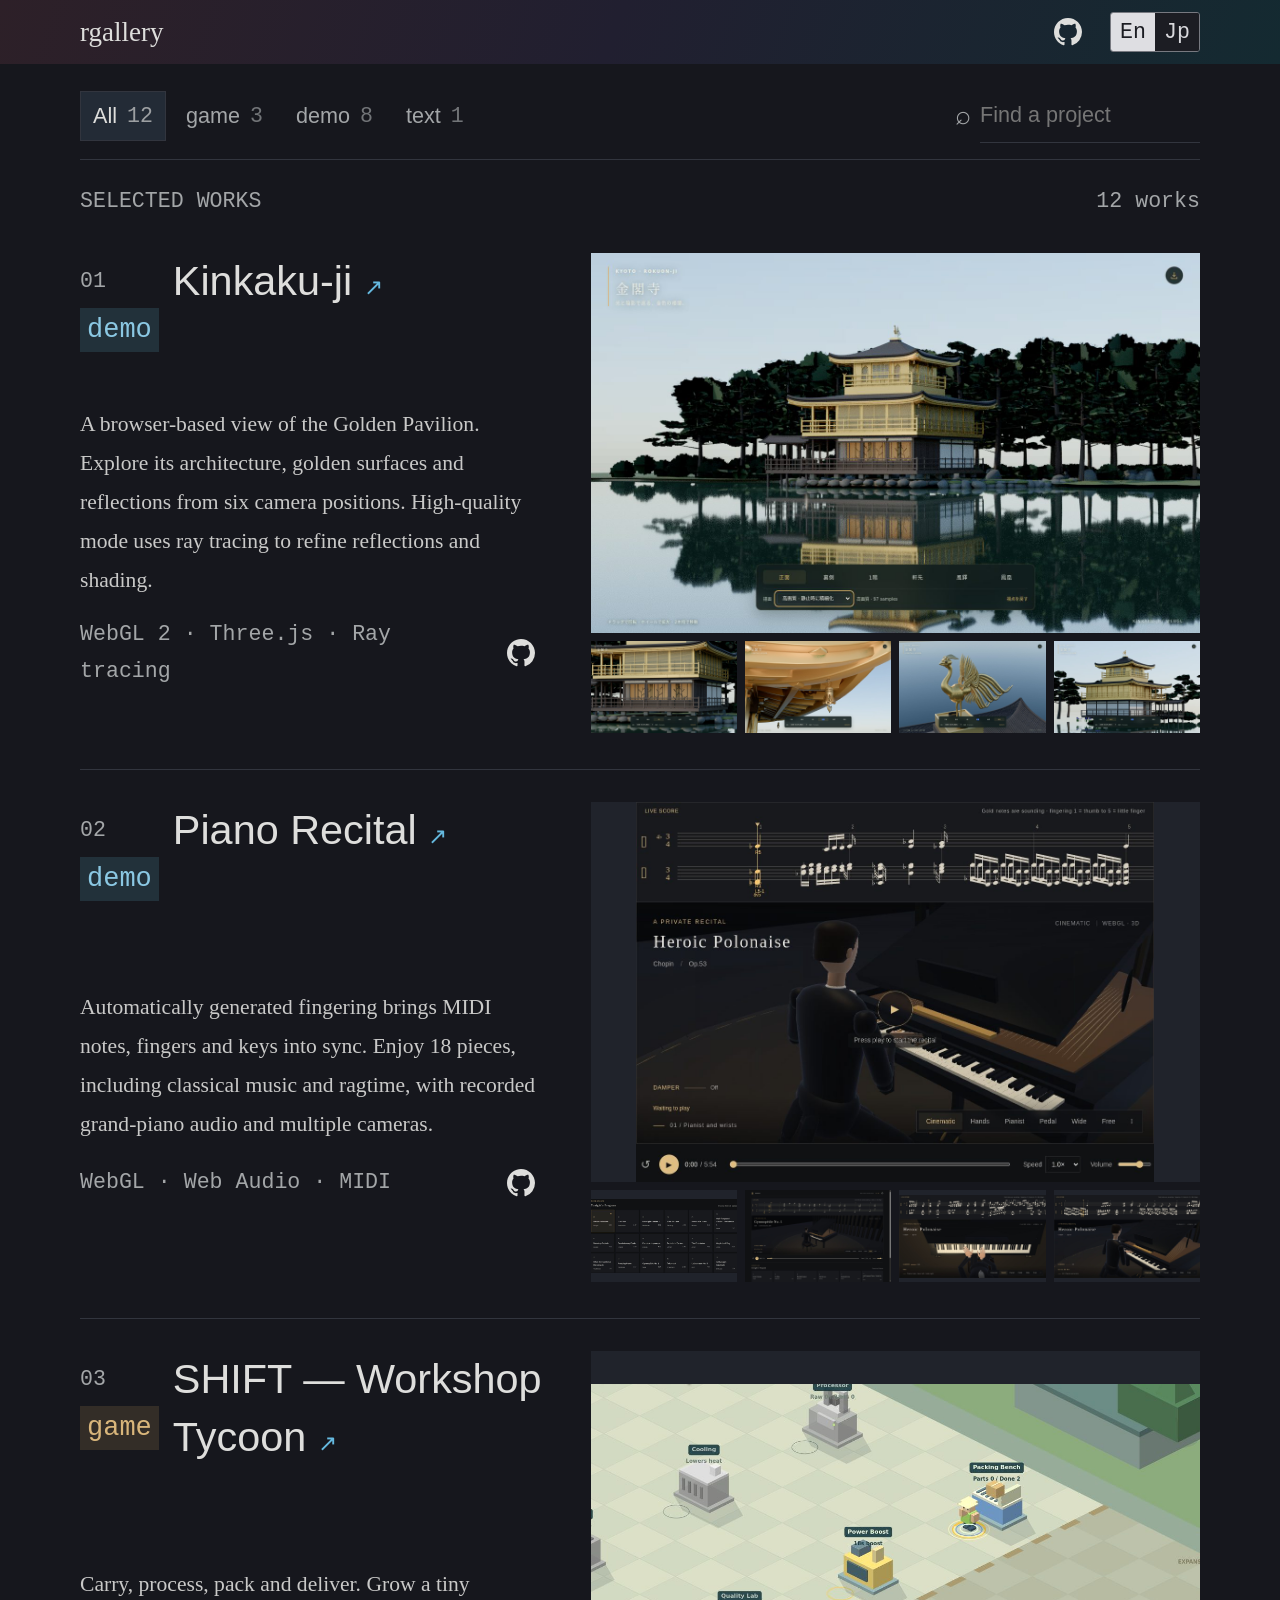
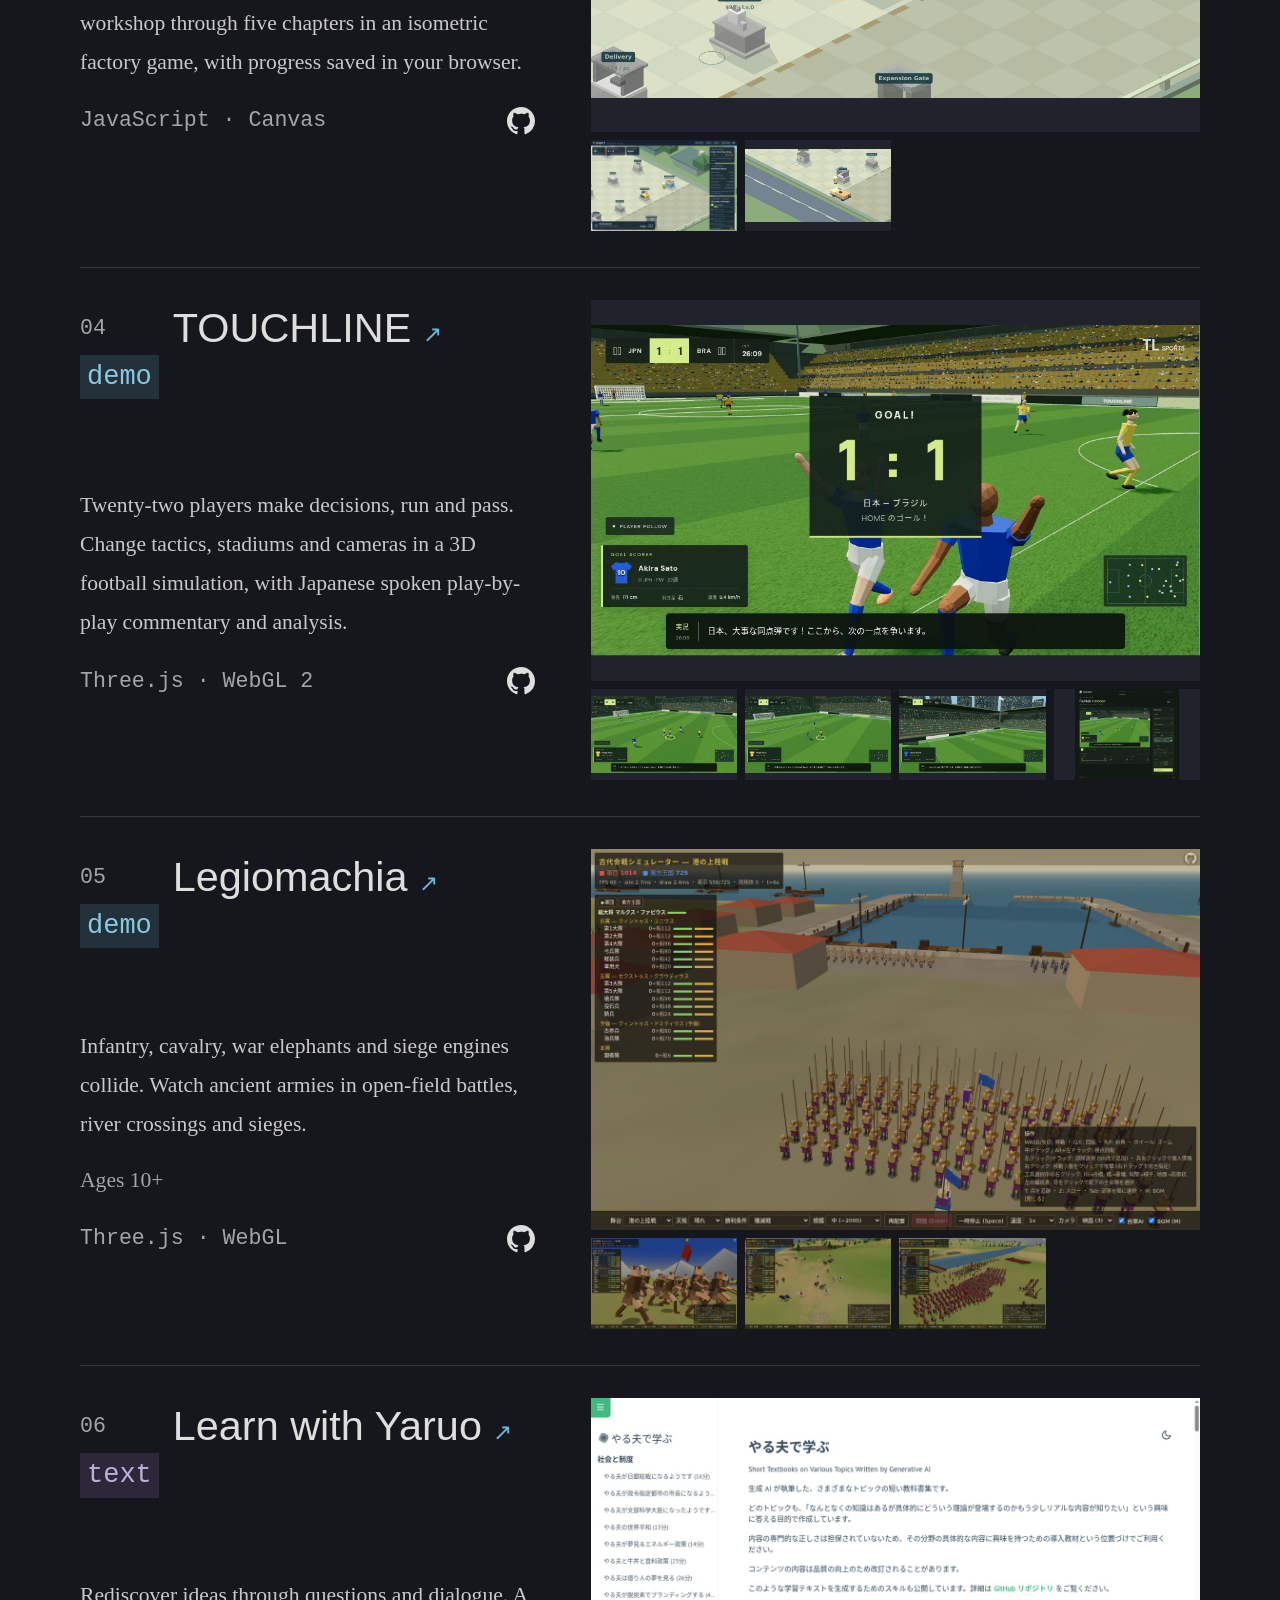
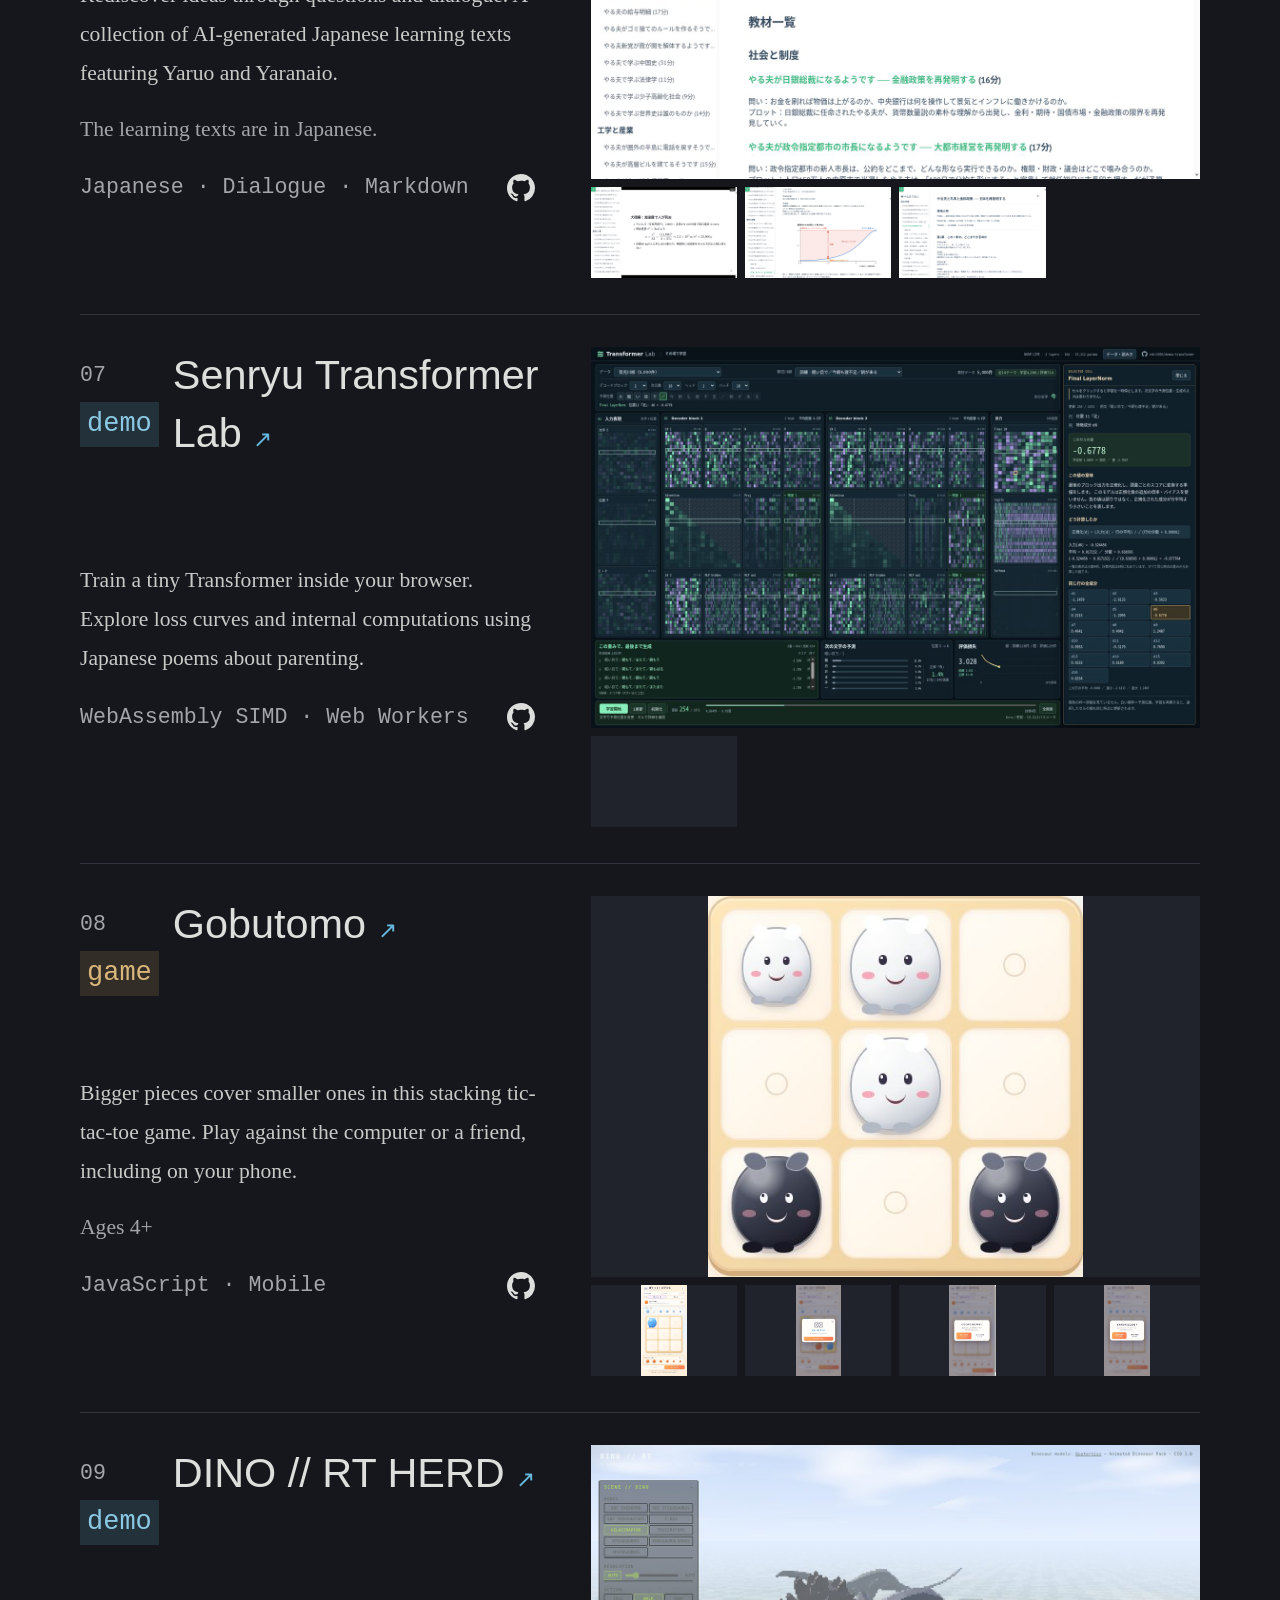
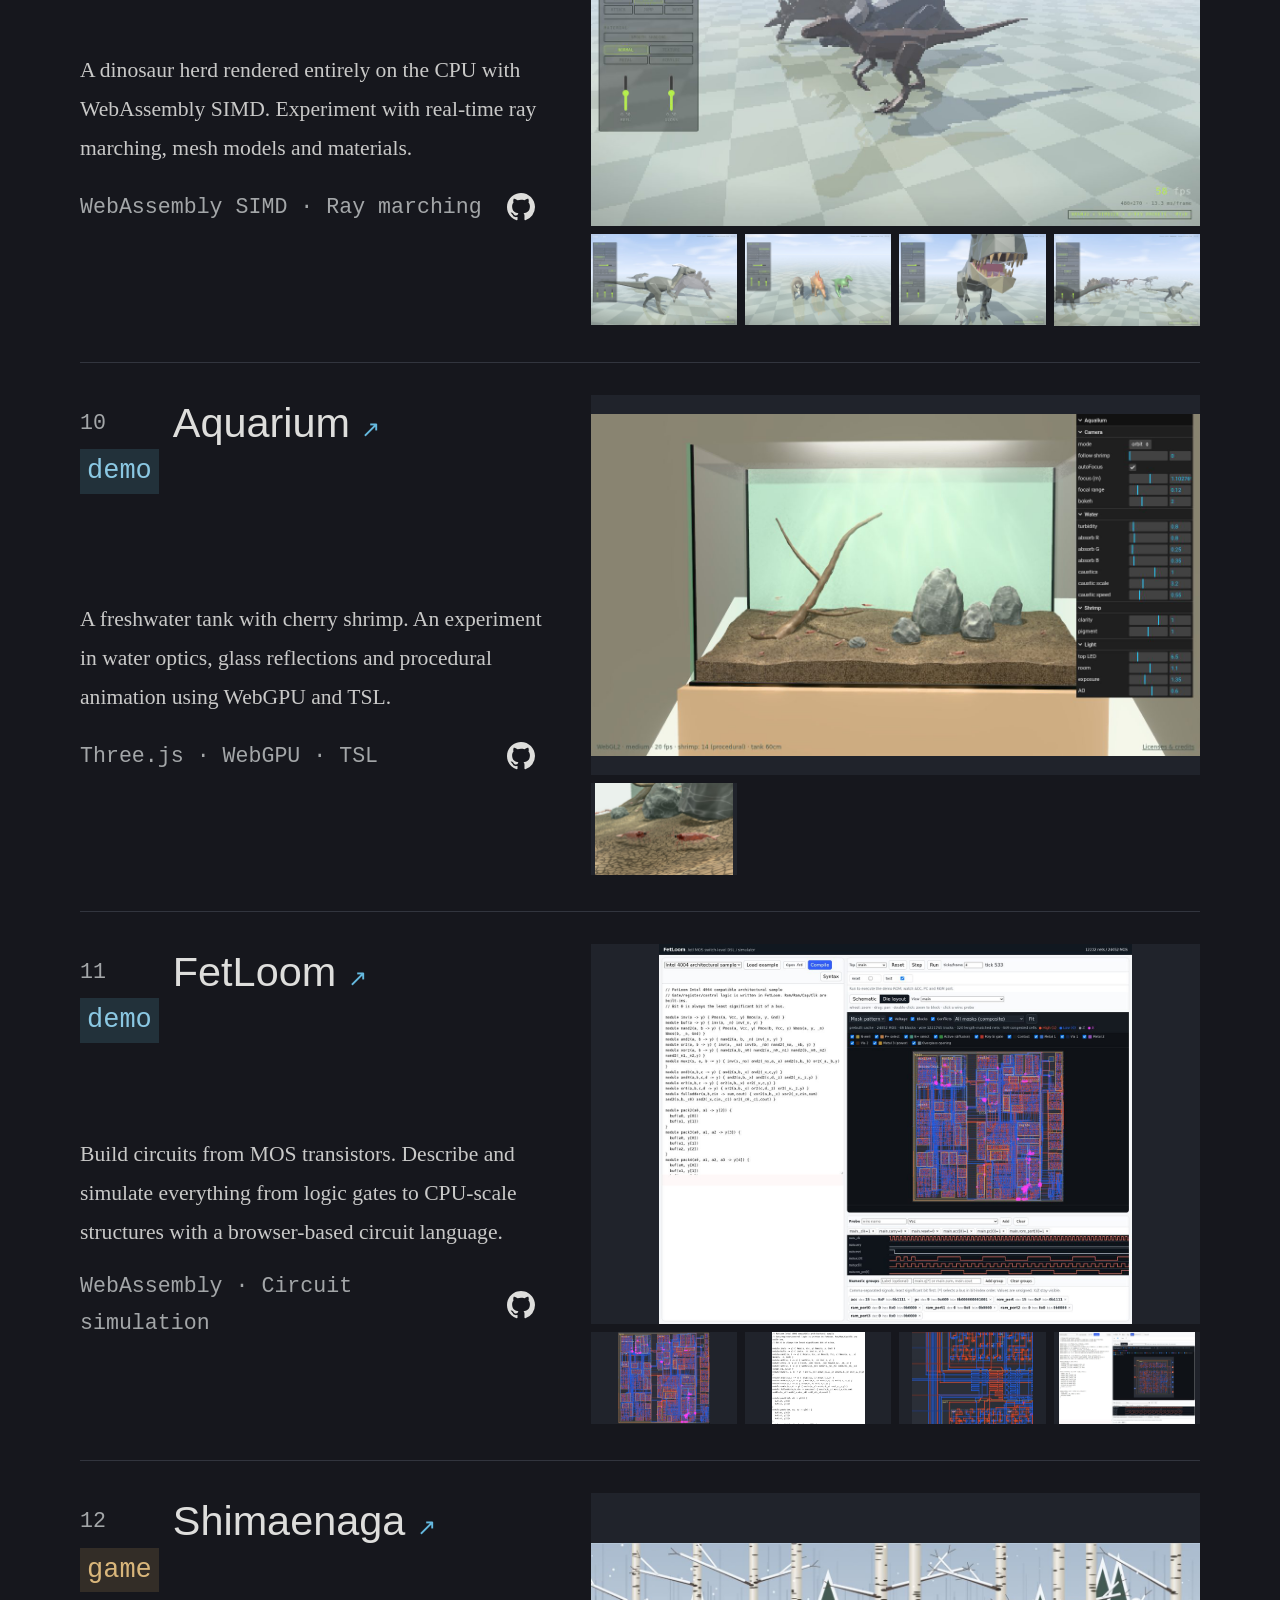
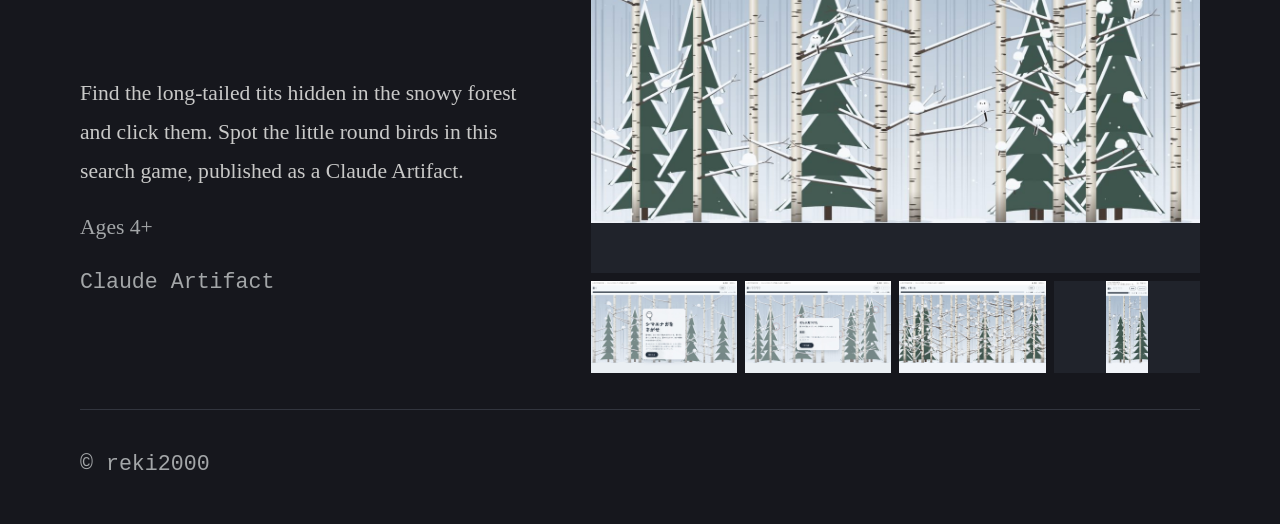
==== commit 375a10d9: "Anchor the tag under the number; GitHub icon joins the technology row The standalone tag row between" ====
--- a/docs/en/index.html
+++ b/docs/en/index.html
@@ -4,7 +4,7 @@
 <meta name="theme-color" content="#16171d"><link rel="canonical" href="https://reki2000.github.io/rgallery/en/index.html">
 <link rel="alternate" hreflang="ja" href="https://reki2000.github.io/rgallery/index.html">
 <meta property="og:type" content="website"><meta property="og:title" content="Collection"><meta property="og:description" content="Demos and games for the browser. Ideas explored through conversation. A collection of things I make."><meta property="og:url" content="https://reki2000.github.io/rgallery/en/index.html">
-<link rel="stylesheet" href="../assets/style.css?v=04e9b0dd"><script src="../assets/site.js?v=c58e68e0" defer></script></head>
+<link rel="stylesheet" href="../assets/style.css?v=99947e8c"><script src="../assets/site.js?v=c58e68e0" defer></script></head>
 <body><a class="skip-link" href="#main">Skip to content</a><div class="page">
 <header class="site-header"><a class="wordmark" href="index.html">rgallery</a>
 <div class="header-right"><a class="github-link icon-link" href="https://github.com/reki2000/rgallery" target="_blank" rel="noopener noreferrer" aria-label="rgallery · GitHub" title="rgallery · GitHub"><svg viewBox="0 0 16 16" aria-hidden="true" focusable="false"><path fill="currentColor" d="M8 0C3.58 0 0 3.58 0 8c0 3.54 2.29 6.53 5.47 7.59.4.07.55-.17.55-.38 0-.19-.01-.82-.01-1.49-2.01.37-2.53-.49-2.69-.94-.09-.23-.48-.94-.82-1.13-.28-.15-.68-.52-.01-.53.63-.01 1.08.58 1.23.82.72 1.21 1.87.87 2.33.66.07-.52.28-.87.51-1.07-1.78-.2-3.64-.89-3.64-3.95 0-.87.31-1.59.82-2.15-.08-.2-.36-1.02.08-2.12 0 0 .67-.21 2.2.82A7.65 7.65 0 0 1 8 3.86c.68 0 1.36.09 2 .27 1.53-1.04 2.2-.82 2.2-.82.44 1.1.16 1.92.08 2.12.51.56.82 1.27.82 2.15 0 3.07-1.87 3.75-3.65 3.95.29.25.54.73.54 1.48 0 1.07-.01 1.93-.01 2.2 0 .21.15.46.55.38A8.01 8.01 0 0 0 16 8c0-4.42-3.58-8-8-8Z"/></svg></a><nav class="languages" aria-label="Language"><span aria-current="page" class="active" lang="en" aria-label="English">En</span><a href="../index.html" lang="ja" hreflang="ja" aria-label="日本語">Jp</a></nav></div></header>
@@ -12,65 +12,53 @@
 <div class="search" hidden><label class="sr-only" for="search">Find a project</label><span aria-hidden="true">⌕</span><input id="search" type="search" placeholder="Find a project" title="Search names, descriptions or technology"><button class="clear-search" hidden aria-label="Clear search">×</button></div></div>
 <div class="collection-heading"><span class="mono">SELECTED WORKS</span><span class="result-count mono" role="status" aria-live="polite">12 works</span></div>
 <div class="project-list" data-category="all" data-works="works"><article id="project-kinkakuji" class="project" data-tags="demo" data-search="kinkaku-ji a browser-based view of the golden pavilion. explore its architecture, golden surfaces and reflections from six camera positions. high-quality mode uses ray tracing to refine reflections and shading. webgl 2 three.js ray tracing demo">
-      <div class="project-head"><span class="number mono">01</span><h2><a class="title-link" href="https://reki2000.github.io/demos-kinkakuji/" target="_blank" rel="noopener noreferrer">Kinkaku-ji <span aria-hidden="true">↗</span></a></h2></div>
-      <div class="project-meta"><span class="tag tag-demo">demo</span><a class="repository-link icon-link" href="https://github.com/reki2000/demos-kinkakuji" target="_blank" rel="noopener noreferrer" aria-label="Kinkaku-ji · GitHub" title="Kinkaku-ji · GitHub"><svg viewBox="0 0 16 16" aria-hidden="true" focusable="false"><path fill="currentColor" d="M8 0C3.58 0 0 3.58 0 8c0 3.54 2.29 6.53 5.47 7.59.4.07.55-.17.55-.38 0-.19-.01-.82-.01-1.49-2.01.37-2.53-.49-2.69-.94-.09-.23-.48-.94-.82-1.13-.28-.15-.68-.52-.01-.53.63-.01 1.08.58 1.23.82.72 1.21 1.87.87 2.33.66.07-.52.28-.87.51-1.07-1.78-.2-3.64-.89-3.64-3.95 0-.87.31-1.59.82-2.15-.08-.2-.36-1.02.08-2.12 0 0 .67-.21 2.2.82A7.65 7.65 0 0 1 8 3.86c.68 0 1.36.09 2 .27 1.53-1.04 2.2-.82 2.2-.82.44 1.1.16 1.92.08 2.12.51.56.82 1.27.82 2.15 0 3.07-1.87 3.75-3.65 3.95.29.25.54.73.54 1.48 0 1.07-.01 1.93-.01 2.2 0 .21.15.46.55.38A8.01 8.01 0 0 0 16 8c0-4.42-3.58-8-8-8Z"/></svg></a></div>
+      <div class="project-head"><div class="head-side"><span class="number mono">01</span><span class="tag tag-demo">demo</span></div><h2><a class="title-link" href="https://reki2000.github.io/demos-kinkakuji/" target="_blank" rel="noopener noreferrer">Kinkaku-ji <span aria-hidden="true">↗</span></a></h2></div>
       <div class="project-body"><p>A browser-based view of the Golden Pavilion. Explore its architecture, golden surfaces and reflections from six camera positions. High-quality mode uses ray tracing to refine reflections and shading.</p>
-      <div class="technologies mono">WebGL 2 · Three.js · Ray tracing</div></div>
+      <div class="project-tech"><span class="technologies mono">WebGL 2 · Three.js · Ray tracing</span><a class="repository-link icon-link" href="https://github.com/reki2000/demos-kinkakuji" target="_blank" rel="noopener noreferrer" aria-label="Kinkaku-ji · GitHub" title="Kinkaku-ji · GitHub"><svg viewBox="0 0 16 16" aria-hidden="true" focusable="false"><path fill="currentColor" d="M8 0C3.58 0 0 3.58 0 8c0 3.54 2.29 6.53 5.47 7.59.4.07.55-.17.55-.38 0-.19-.01-.82-.01-1.49-2.01.37-2.53-.49-2.69-.94-.09-.23-.48-.94-.82-1.13-.28-.15-.68-.52-.01-.53.63-.01 1.08.58 1.23.82.72 1.21 1.87.87 2.33.66.07-.52.28-.87.51-1.07-1.78-.2-3.64-.89-3.64-3.95 0-.87.31-1.59.82-2.15-.08-.2-.36-1.02.08-2.12 0 0 .67-.21 2.2.82A7.65 7.65 0 0 1 8 3.86c.68 0 1.36.09 2 .27 1.53-1.04 2.2-.82 2.2-.82.44 1.1.16 1.92.08 2.12.51.56.82 1.27.82 2.15 0 3.07-1.87 3.75-3.65 3.95.29.25.54.73.54 1.48 0 1.07-.01 1.93-.01 2.2 0 .21.15.46.55.38A8.01 8.01 0 0 0 16 8c0-4.42-3.58-8-8-8Z"/></svg></a></div></div>
       <div class="project-preview"><a href="../assets/projects/kinkakuji/images/bbafd30887756fbfefd7.jpg" class="preview-shot screenshot-link shot-0" data-gallery="kinkakuji" data-caption="Front view and reflections" aria-label="Enlarge image: Front view and reflections" ><img src="../assets/projects/kinkakuji/images/bbafd30887756fbfefd7.jpg" alt="Front view and reflections" loading="lazy" decoding="async"></a><a href="../assets/projects/kinkakuji/images/40eb059ac54685e63260.jpg" class="preview-shot screenshot-link shot-1" data-gallery="kinkakuji" data-caption="Ground-floor paintings and veranda" aria-label="Enlarge image: Ground-floor paintings and veranda" ><img src="../assets/projects/kinkakuji/images/40eb059ac54685e63260.jpg" alt="Ground-floor paintings and veranda" loading="lazy" decoding="async"></a><a href="../assets/projects/kinkakuji/images/900a9c59b5b9c751bec2.jpg" class="preview-shot screenshot-link shot-2" data-gallery="kinkakuji" data-caption="Eaves and hanging bell" aria-label="Enlarge image: Eaves and hanging bell" ><img src="../assets/projects/kinkakuji/images/900a9c59b5b9c751bec2.jpg" alt="Eaves and hanging bell" loading="lazy" decoding="async"></a><a href="../assets/projects/kinkakuji/images/5cd1f772769528ccbc5f.jpg" class="preview-shot screenshot-link shot-3" data-gallery="kinkakuji" data-caption="Phoenix on the roof" aria-label="Enlarge image: Phoenix on the roof" ><img src="../assets/projects/kinkakuji/images/5cd1f772769528ccbc5f.jpg" alt="Phoenix on the roof" loading="lazy" decoding="async"></a><a href="../assets/projects/kinkakuji/images/a130f396a6bf901be2d5.jpg" class="preview-shot screenshot-link shot-4" data-gallery="kinkakuji" data-caption="Rear view" aria-label="Enlarge image: Rear view" ><img src="../assets/projects/kinkakuji/images/a130f396a6bf901be2d5.jpg" alt="Rear view" loading="lazy" decoding="async"></a></div></article><article id="project-pianist" class="project" data-tags="demo" data-search="piano recital automatically generated fingering brings midi notes, fingers and keys into sync. enjoy 18 pieces, including classical music and ragtime, with recorded grand-piano audio and multiple cameras. webgl web audio midi demo">
-      <div class="project-head"><span class="number mono">02</span><h2><a class="title-link" href="https://reki2000.github.io/demos-pianist/" target="_blank" rel="noopener noreferrer">Piano Recital <span aria-hidden="true">↗</span></a></h2></div>
-      <div class="project-meta"><span class="tag tag-demo">demo</span><a class="repository-link icon-link" href="https://github.com/reki2000/demos-pianist" target="_blank" rel="noopener noreferrer" aria-label="Piano Recital · GitHub" title="Piano Recital · GitHub"><svg viewBox="0 0 16 16" aria-hidden="true" focusable="false"><path fill="currentColor" d="M8 0C3.58 0 0 3.58 0 8c0 3.54 2.29 6.53 5.47 7.59.4.07.55-.17.55-.38 0-.19-.01-.82-.01-1.49-2.01.37-2.53-.49-2.69-.94-.09-.23-.48-.94-.82-1.13-.28-.15-.68-.52-.01-.53.63-.01 1.08.58 1.23.82.72 1.21 1.87.87 2.33.66.07-.52.28-.87.51-1.07-1.78-.2-3.64-.89-3.64-3.95 0-.87.31-1.59.82-2.15-.08-.2-.36-1.02.08-2.12 0 0 .67-.21 2.2.82A7.65 7.65 0 0 1 8 3.86c.68 0 1.36.09 2 .27 1.53-1.04 2.2-.82 2.2-.82.44 1.1.16 1.92.08 2.12.51.56.82 1.27.82 2.15 0 3.07-1.87 3.75-3.65 3.95.29.25.54.73.54 1.48 0 1.07-.01 1.93-.01 2.2 0 .21.15.46.55.38A8.01 8.01 0 0 0 16 8c0-4.42-3.58-8-8-8Z"/></svg></a></div>
+      <div class="project-head"><div class="head-side"><span class="number mono">02</span><span class="tag tag-demo">demo</span></div><h2><a class="title-link" href="https://reki2000.github.io/demos-pianist/" target="_blank" rel="noopener noreferrer">Piano Recital <span aria-hidden="true">↗</span></a></h2></div>
       <div class="project-body"><p>Automatically generated fingering brings MIDI notes, fingers and keys into sync. Enjoy 18 pieces, including classical music and ragtime, with recorded grand-piano audio and multiple cameras.</p>
-      <div class="technologies mono">WebGL · Web Audio · MIDI</div></div>
+      <div class="project-tech"><span class="technologies mono">WebGL · Web Audio · MIDI</span><a class="repository-link icon-link" href="https://github.com/reki2000/demos-pianist" target="_blank" rel="noopener noreferrer" aria-label="Piano Recital · GitHub" title="Piano Recital · GitHub"><svg viewBox="0 0 16 16" aria-hidden="true" focusable="false"><path fill="currentColor" d="M8 0C3.58 0 0 3.58 0 8c0 3.54 2.29 6.53 5.47 7.59.4.07.55-.17.55-.38 0-.19-.01-.82-.01-1.49-2.01.37-2.53-.49-2.69-.94-.09-.23-.48-.94-.82-1.13-.28-.15-.68-.52-.01-.53.63-.01 1.08.58 1.23.82.72 1.21 1.87.87 2.33.66.07-.52.28-.87.51-1.07-1.78-.2-3.64-.89-3.64-3.95 0-.87.31-1.59.82-2.15-.08-.2-.36-1.02.08-2.12 0 0 .67-.21 2.2.82A7.65 7.65 0 0 1 8 3.86c.68 0 1.36.09 2 .27 1.53-1.04 2.2-.82 2.2-.82.44 1.1.16 1.92.08 2.12.51.56.82 1.27.82 2.15 0 3.07-1.87 3.75-3.65 3.95.29.25.54.73.54 1.48 0 1.07-.01 1.93-.01 2.2 0 .21.15.46.55.38A8.01 8.01 0 0 0 16 8c0-4.42-3.58-8-8-8Z"/></svg></a></div></div>
       <div class="project-preview"><a href="../assets/projects/pianist/images/56cb00e380f5f61ce0f1.jpg" class="preview-shot screenshot-link shot-0" data-gallery="pianist" data-caption="Heroic Polonaise · score, performance and playback controls" aria-label="Enlarge image: Heroic Polonaise · score, performance and playback controls" ><img src="../assets/projects/pianist/images/56cb00e380f5f61ce0f1.jpg" alt="Heroic Polonaise · score, performance and playback controls" loading="lazy" decoding="async"></a><a href="../assets/projects/pianist/images/da84420dd699cf44e0b8.jpg" class="preview-shot screenshot-link shot-1" data-gallery="pianist" data-caption="All 18 pieces" aria-label="Enlarge image: All 18 pieces" ><img src="../assets/projects/pianist/images/da84420dd699cf44e0b8.jpg" alt="All 18 pieces" loading="lazy" decoding="async"></a><a href="../assets/projects/pianist/images/9df2aa948b6a42879a92.jpg" class="preview-shot screenshot-link shot-2" data-gallery="pianist" data-caption="Full interface with score, performance and controls" aria-label="Enlarge image: Full interface with score, performance and controls" ><img src="../assets/projects/pianist/images/9df2aa948b6a42879a92.jpg" alt="Full interface with score, performance and controls" loading="lazy" decoding="async"></a><a href="../assets/projects/pianist/images/5975b1fbbb079f7eafb2.jpg" class="preview-shot screenshot-link shot-3" data-gallery="pianist" data-caption="Automatically generated fingering · hands view" aria-label="Enlarge image: Automatically generated fingering · hands view" ><img src="../assets/projects/pianist/images/5975b1fbbb079f7eafb2.jpg" alt="Automatically generated fingering · hands view" loading="lazy" decoding="async"></a><a href="../assets/projects/pianist/images/4a7bf942c2901a3f6448.jpg" class="preview-shot screenshot-link shot-4" data-gallery="pianist" data-caption="Heroic Polonaise · live score and performance" aria-label="Enlarge image: Heroic Polonaise · live score and performance" ><img src="../assets/projects/pianist/images/4a7bf942c2901a3f6448.jpg" alt="Heroic Polonaise · live score and performance" loading="lazy" decoding="async"></a><a href="../assets/projects/pianist/images/bc651e240976e0a58edc.jpg" class="preview-shot screenshot-link shot-5" data-gallery="pianist" data-caption="Mobile · score and performance" aria-label="Enlarge image: Mobile · score and performance" hidden></a><a href="../assets/projects/pianist/images/d4d1ab14e95d66df1081.jpg" class="preview-shot screenshot-link shot-6" data-gallery="pianist" data-caption="Mobile · score and hands" aria-label="Enlarge image: Mobile · score and hands" hidden></a><a href="../assets/projects/pianist/images/583b21f9a7ab3e2455a9.jpg" class="preview-shot screenshot-link shot-7" data-gallery="pianist" data-caption="Rondo alla Turca · live score and performance" aria-label="Enlarge image: Rondo alla Turca · live score and performance" hidden></a></div></article><article id="project-shift" class="project" data-tags="game" data-search="shift — workshop tycoon carry, process, pack and deliver. grow a tiny workshop through five chapters in an isometric factory game, with progress saved in your browser. javascript canvas game">
-      <div class="project-head"><span class="number mono">03</span><h2><a class="title-link" href="https://reki2000.github.io/demos-worker/" target="_blank" rel="noopener noreferrer">SHIFT — Workshop Tycoon <span aria-hidden="true">↗</span></a></h2></div>
-      <div class="project-meta"><span class="tag tag-game">game</span><a class="repository-link icon-link" href="https://github.com/reki2000/demos-worker" target="_blank" rel="noopener noreferrer" aria-label="SHIFT — Workshop Tycoon · GitHub" title="SHIFT — Workshop Tycoon · GitHub"><svg viewBox="0 0 16 16" aria-hidden="true" focusable="false"><path fill="currentColor" d="M8 0C3.58 0 0 3.58 0 8c0 3.54 2.29 6.53 5.47 7.59.4.07.55-.17.55-.38 0-.19-.01-.82-.01-1.49-2.01.37-2.53-.49-2.69-.94-.09-.23-.48-.94-.82-1.13-.28-.15-.68-.52-.01-.53.63-.01 1.08.58 1.23.82.72 1.21 1.87.87 2.33.66.07-.52.28-.87.51-1.07-1.78-.2-3.64-.89-3.64-3.95 0-.87.31-1.59.82-2.15-.08-.2-.36-1.02.08-2.12 0 0 .67-.21 2.2.82A7.65 7.65 0 0 1 8 3.86c.68 0 1.36.09 2 .27 1.53-1.04 2.2-.82 2.2-.82.44 1.1.16 1.92.08 2.12.51.56.82 1.27.82 2.15 0 3.07-1.87 3.75-3.65 3.95.29.25.54.73.54 1.48 0 1.07-.01 1.93-.01 2.2 0 .21.15.46.55.38A8.01 8.01 0 0 0 16 8c0-4.42-3.58-8-8-8Z"/></svg></a></div>
+      <div class="project-head"><div class="head-side"><span class="number mono">03</span><span class="tag tag-game">game</span></div><h2><a class="title-link" href="https://reki2000.github.io/demos-worker/" target="_blank" rel="noopener noreferrer">SHIFT — Workshop Tycoon <span aria-hidden="true">↗</span></a></h2></div>
       <div class="project-body"><p>Carry, process, pack and deliver. Grow a tiny workshop through five chapters in an isometric factory game, with progress saved in your browser.</p>
-      <div class="technologies mono">JavaScript · Canvas</div></div>
+      <div class="project-tech"><span class="technologies mono">JavaScript · Canvas</span><a class="repository-link icon-link" href="https://github.com/reki2000/demos-worker" target="_blank" rel="noopener noreferrer" aria-label="SHIFT — Workshop Tycoon · GitHub" title="SHIFT — Workshop Tycoon · GitHub"><svg viewBox="0 0 16 16" aria-hidden="true" focusable="false"><path fill="currentColor" d="M8 0C3.58 0 0 3.58 0 8c0 3.54 2.29 6.53 5.47 7.59.4.07.55-.17.55-.38 0-.19-.01-.82-.01-1.49-2.01.37-2.53-.49-2.69-.94-.09-.23-.48-.94-.82-1.13-.28-.15-.68-.52-.01-.53.63-.01 1.08.58 1.23.82.72 1.21 1.87.87 2.33.66.07-.52.28-.87.51-1.07-1.78-.2-3.64-.89-3.64-3.95 0-.87.31-1.59.82-2.15-.08-.2-.36-1.02.08-2.12 0 0 .67-.21 2.2.82A7.65 7.65 0 0 1 8 3.86c.68 0 1.36.09 2 .27 1.53-1.04 2.2-.82 2.2-.82.44 1.1.16 1.92.08 2.12.51.56.82 1.27.82 2.15 0 3.07-1.87 3.75-3.65 3.95.29.25.54.73.54 1.48 0 1.07-.01 1.93-.01 2.2 0 .21.15.46.55.38A8.01 8.01 0 0 0 16 8c0-4.42-3.58-8-8-8Z"/></svg></a></div></div>
       <div class="project-preview"><a href="../assets/projects/shift/images/bd65cfd5ac6fcfdffb1b.jpg" class="preview-shot screenshot-link shot-0" data-gallery="shift" data-caption="Processing and packing in the workshop" aria-label="Enlarge image: Processing and packing in the workshop" ><img src="../assets/projects/shift/images/bd65cfd5ac6fcfdffb1b.jpg" alt="Processing and packing in the workshop" loading="lazy" decoding="async"></a><a href="../assets/projects/shift/images/bcfa1e513889536100d5.jpg" class="preview-shot screenshot-link shot-1" data-gallery="shift" data-caption="Full workshop interface" aria-label="Enlarge image: Full workshop interface" ><img src="../assets/projects/shift/images/bcfa1e513889536100d5.jpg" alt="Full workshop interface" loading="lazy" decoding="async"></a><a href="../assets/projects/shift/images/961adf9319c478b05d92.jpg" class="preview-shot screenshot-link shot-2" data-gallery="shift" data-caption="Delivery scene" aria-label="Enlarge image: Delivery scene" ><img src="../assets/projects/shift/images/961adf9319c478b05d92.jpg" alt="Delivery scene" loading="lazy" decoding="async"></a></div></article><article id="project-touchline" class="project" data-tags="demo" data-search="touchline twenty-two players make decisions, run and pass. change tactics, stadiums and cameras in a 3d football simulation, with japanese spoken play-by-play commentary and analysis. three.js webgl 2 demo">
-      <div class="project-head"><span class="number mono">04</span><h2><a class="title-link" href="https://reki2000.github.io/demos-soccer/" target="_blank" rel="noopener noreferrer">TOUCHLINE <span aria-hidden="true">↗</span></a></h2></div>
-      <div class="project-meta"><span class="tag tag-demo">demo</span><a class="repository-link icon-link" href="https://github.com/reki2000/demos-soccer" target="_blank" rel="noopener noreferrer" aria-label="TOUCHLINE · GitHub" title="TOUCHLINE · GitHub"><svg viewBox="0 0 16 16" aria-hidden="true" focusable="false"><path fill="currentColor" d="M8 0C3.58 0 0 3.58 0 8c0 3.54 2.29 6.53 5.47 7.59.4.07.55-.17.55-.38 0-.19-.01-.82-.01-1.49-2.01.37-2.53-.49-2.69-.94-.09-.23-.48-.94-.82-1.13-.28-.15-.68-.52-.01-.53.63-.01 1.08.58 1.23.82.72 1.21 1.87.87 2.33.66.07-.52.28-.87.51-1.07-1.78-.2-3.64-.89-3.64-3.95 0-.87.31-1.59.82-2.15-.08-.2-.36-1.02.08-2.12 0 0 .67-.21 2.2.82A7.65 7.65 0 0 1 8 3.86c.68 0 1.36.09 2 .27 1.53-1.04 2.2-.82 2.2-.82.44 1.1.16 1.92.08 2.12.51.56.82 1.27.82 2.15 0 3.07-1.87 3.75-3.65 3.95.29.25.54.73.54 1.48 0 1.07-.01 1.93-.01 2.2 0 .21.15.46.55.38A8.01 8.01 0 0 0 16 8c0-4.42-3.58-8-8-8Z"/></svg></a></div>
+      <div class="project-head"><div class="head-side"><span class="number mono">04</span><span class="tag tag-demo">demo</span></div><h2><a class="title-link" href="https://reki2000.github.io/demos-soccer/" target="_blank" rel="noopener noreferrer">TOUCHLINE <span aria-hidden="true">↗</span></a></h2></div>
       <div class="project-body"><p>Twenty-two players make decisions, run and pass. Change tactics, stadiums and cameras in a 3D football simulation, with Japanese spoken play-by-play commentary and analysis.</p>
-      <div class="technologies mono">Three.js · WebGL 2</div></div>
+      <div class="project-tech"><span class="technologies mono">Three.js · WebGL 2</span><a class="repository-link icon-link" href="https://github.com/reki2000/demos-soccer" target="_blank" rel="noopener noreferrer" aria-label="TOUCHLINE · GitHub" title="TOUCHLINE · GitHub"><svg viewBox="0 0 16 16" aria-hidden="true" focusable="false"><path fill="currentColor" d="M8 0C3.58 0 0 3.58 0 8c0 3.54 2.29 6.53 5.47 7.59.4.07.55-.17.55-.38 0-.19-.01-.82-.01-1.49-2.01.37-2.53-.49-2.69-.94-.09-.23-.48-.94-.82-1.13-.28-.15-.68-.52-.01-.53.63-.01 1.08.58 1.23.82.72 1.21 1.87.87 2.33.66.07-.52.28-.87.51-1.07-1.78-.2-3.64-.89-3.64-3.95 0-.87.31-1.59.82-2.15-.08-.2-.36-1.02.08-2.12 0 0 .67-.21 2.2.82A7.65 7.65 0 0 1 8 3.86c.68 0 1.36.09 2 .27 1.53-1.04 2.2-.82 2.2-.82.44 1.1.16 1.92.08 2.12.51.56.82 1.27.82 2.15 0 3.07-1.87 3.75-3.65 3.95.29.25.54.73.54 1.48 0 1.07-.01 1.93-.01 2.2 0 .21.15.46.55.38A8.01 8.01 0 0 0 16 8c0-4.42-3.58-8-8-8Z"/></svg></a></div></div>
       <div class="project-preview"><a href="../assets/projects/touchline/images/55f98bf6ba88c850c919.jpg" class="preview-shot screenshot-link shot-0" data-gallery="touchline" data-caption="Goal celebration" aria-label="Enlarge image: Goal celebration" ><img src="../assets/projects/touchline/images/55f98bf6ba88c850c919.jpg" alt="Goal celebration" loading="lazy" decoding="async"></a><a href="../assets/projects/touchline/images/0d814fae47db78426adf.jpg" class="preview-shot screenshot-link shot-1" data-gallery="touchline" data-caption="Match scene 1" aria-label="Enlarge image: Match scene 1" ><img src="../assets/projects/touchline/images/0d814fae47db78426adf.jpg" alt="Match scene 1" loading="lazy" decoding="async"></a><a href="../assets/projects/touchline/images/0c554bc7fa4fd9c089bd.jpg" class="preview-shot screenshot-link shot-2" data-gallery="touchline" data-caption="Match scene 2" aria-label="Enlarge image: Match scene 2" ><img src="../assets/projects/touchline/images/0c554bc7fa4fd9c089bd.jpg" alt="Match scene 2" loading="lazy" decoding="async"></a><a href="../assets/projects/touchline/images/8985163483ad59d58647.jpg" class="preview-shot screenshot-link shot-3" data-gallery="touchline" data-caption="Match scene 3" aria-label="Enlarge image: Match scene 3" ><img src="../assets/projects/touchline/images/8985163483ad59d58647.jpg" alt="Match scene 3" loading="lazy" decoding="async"></a><a href="../assets/projects/touchline/images/dd173c65bf1949a67d55.jpg" class="preview-shot screenshot-link shot-4" data-gallery="touchline" data-caption="Full interface with match and settings" aria-label="Enlarge image: Full interface with match and settings" ><img src="../assets/projects/touchline/images/dd173c65bf1949a67d55.jpg" alt="Full interface with match and settings" loading="lazy" decoding="async"></a><a href="../assets/projects/touchline/images/599aa3c7ba1aa57aa2b5.jpg" class="preview-shot screenshot-link shot-5" data-gallery="touchline" data-caption="Desktop scene 1" aria-label="Enlarge image: Desktop scene 1" hidden></a><a href="../assets/projects/touchline/images/70a3eda86332a8f59523.jpg" class="preview-shot screenshot-link shot-6" data-gallery="touchline" data-caption="Desktop scene 2" aria-label="Enlarge image: Desktop scene 2" hidden></a><a href="../assets/projects/touchline/images/7f74700e5c842a491a9d.jpg" class="preview-shot screenshot-link shot-7" data-gallery="touchline" data-caption="Mobile match 1" aria-label="Enlarge image: Mobile match 1" hidden></a><a href="../assets/projects/touchline/images/291b321281d9828221f7.jpg" class="preview-shot screenshot-link shot-8" data-gallery="touchline" data-caption="Mobile match 2" aria-label="Enlarge image: Mobile match 2" hidden></a></div></article><article id="project-legiomachia" class="project" data-tags="demo" data-search="legiomachia infantry, cavalry, war elephants and siege engines collide. watch ancient armies in open-field battles, river crossings and sieges. three.js webgl demo">
-      <div class="project-head"><span class="number mono">05</span><h2><a class="title-link" href="https://reki2000.github.io/legiomachia/" target="_blank" rel="noopener noreferrer">Legiomachia <span aria-hidden="true">↗</span></a></h2></div>
-      <div class="project-meta"><span class="tag tag-demo">demo</span><a class="repository-link icon-link" href="https://github.com/reki2000/legiomachia" target="_blank" rel="noopener noreferrer" aria-label="Legiomachia · GitHub" title="Legiomachia · GitHub"><svg viewBox="0 0 16 16" aria-hidden="true" focusable="false"><path fill="currentColor" d="M8 0C3.58 0 0 3.58 0 8c0 3.54 2.29 6.53 5.47 7.59.4.07.55-.17.55-.38 0-.19-.01-.82-.01-1.49-2.01.37-2.53-.49-2.69-.94-.09-.23-.48-.94-.82-1.13-.28-.15-.68-.52-.01-.53.63-.01 1.08.58 1.23.82.72 1.21 1.87.87 2.33.66.07-.52.28-.87.51-1.07-1.78-.2-3.64-.89-3.64-3.95 0-.87.31-1.59.82-2.15-.08-.2-.36-1.02.08-2.12 0 0 .67-.21 2.2.82A7.65 7.65 0 0 1 8 3.86c.68 0 1.36.09 2 .27 1.53-1.04 2.2-.82 2.2-.82.44 1.1.16 1.92.08 2.12.51.56.82 1.27.82 2.15 0 3.07-1.87 3.75-3.65 3.95.29.25.54.73.54 1.48 0 1.07-.01 1.93-.01 2.2 0 .21.15.46.55.38A8.01 8.01 0 0 0 16 8c0-4.42-3.58-8-8-8Z"/></svg></a></div>
+      <div class="project-head"><div class="head-side"><span class="number mono">05</span><span class="tag tag-demo">demo</span></div><h2><a class="title-link" href="https://reki2000.github.io/legiomachia/" target="_blank" rel="noopener noreferrer">Legiomachia <span aria-hidden="true">↗</span></a></h2></div>
       <div class="project-body"><p>Infantry, cavalry, war elephants and siege engines collide. Watch ancient armies in open-field battles, river crossings and sieges.</p><p class="project-note">Ages 10+</p>
-      <div class="technologies mono">Three.js · WebGL</div></div>
+      <div class="project-tech"><span class="technologies mono">Three.js · WebGL</span><a class="repository-link icon-link" href="https://github.com/reki2000/legiomachia" target="_blank" rel="noopener noreferrer" aria-label="Legiomachia · GitHub" title="Legiomachia · GitHub"><svg viewBox="0 0 16 16" aria-hidden="true" focusable="false"><path fill="currentColor" d="M8 0C3.58 0 0 3.58 0 8c0 3.54 2.29 6.53 5.47 7.59.4.07.55-.17.55-.38 0-.19-.01-.82-.01-1.49-2.01.37-2.53-.49-2.69-.94-.09-.23-.48-.94-.82-1.13-.28-.15-.68-.52-.01-.53.63-.01 1.08.58 1.23.82.72 1.21 1.87.87 2.33.66.07-.52.28-.87.51-1.07-1.78-.2-3.64-.89-3.64-3.95 0-.87.31-1.59.82-2.15-.08-.2-.36-1.02.08-2.12 0 0 .67-.21 2.2.82A7.65 7.65 0 0 1 8 3.86c.68 0 1.36.09 2 .27 1.53-1.04 2.2-.82 2.2-.82.44 1.1.16 1.92.08 2.12.51.56.82 1.27.82 2.15 0 3.07-1.87 3.75-3.65 3.95.29.25.54.73.54 1.48 0 1.07-.01 1.93-.01 2.2 0 .21.15.46.55.38A8.01 8.01 0 0 0 16 8c0-4.42-3.58-8-8-8Z"/></svg></a></div></div>
       <div class="project-preview"><a href="../assets/projects/legiomachia/images/95d96b8b764e8a8298e1.jpg" class="preview-shot screenshot-link shot-0" data-gallery="legiomachia" data-caption="Desktop scene 1" aria-label="Enlarge image: Desktop scene 1" ><img src="../assets/projects/legiomachia/images/95d96b8b764e8a8298e1.jpg" alt="Desktop scene 1" loading="lazy" decoding="async"></a><a href="../assets/projects/legiomachia/images/f4c1203c3255be5cd4a3.jpg" class="preview-shot screenshot-link shot-1" data-gallery="legiomachia" data-caption="Desktop scene 2" aria-label="Enlarge image: Desktop scene 2" ><img src="../assets/projects/legiomachia/images/f4c1203c3255be5cd4a3.jpg" alt="Desktop scene 2" loading="lazy" decoding="async"></a><a href="../assets/projects/legiomachia/images/51164bb4ab0cd436952b.jpg" class="preview-shot screenshot-link shot-2" data-gallery="legiomachia" data-caption="Desktop scene 3" aria-label="Enlarge image: Desktop scene 3" ><img src="../assets/projects/legiomachia/images/51164bb4ab0cd436952b.jpg" alt="Desktop scene 3" loading="lazy" decoding="async"></a><a href="../assets/projects/legiomachia/images/b26dcdf287b6555551e4.jpg" class="preview-shot screenshot-link shot-3" data-gallery="legiomachia" data-caption="Desktop scene 4" aria-label="Enlarge image: Desktop scene 4" ><img src="../assets/projects/legiomachia/images/b26dcdf287b6555551e4.jpg" alt="Desktop scene 4" loading="lazy" decoding="async"></a></div></article><article id="project-yaruo" class="project" data-tags="text" data-search="learn with yaruo rediscover ideas through questions and dialogue. a collection of ai-generated japanese learning texts featuring yaruo and yaranaio. japanese dialogue markdown text">
-      <div class="project-head"><span class="number mono">06</span><h2><a class="title-link" href="https://reki2000.github.io/genai-textbooks/" target="_blank" rel="noopener noreferrer">Learn with Yaruo <span aria-hidden="true">↗</span></a></h2></div>
-      <div class="project-meta"><span class="tag tag-text">text</span><a class="repository-link icon-link" href="https://github.com/reki2000/genai-textbooks" target="_blank" rel="noopener noreferrer" aria-label="Learn with Yaruo · GitHub" title="Learn with Yaruo · GitHub"><svg viewBox="0 0 16 16" aria-hidden="true" focusable="false"><path fill="currentColor" d="M8 0C3.58 0 0 3.58 0 8c0 3.54 2.29 6.53 5.47 7.59.4.07.55-.17.55-.38 0-.19-.01-.82-.01-1.49-2.01.37-2.53-.49-2.69-.94-.09-.23-.48-.94-.82-1.13-.28-.15-.68-.52-.01-.53.63-.01 1.08.58 1.23.82.72 1.21 1.87.87 2.33.66.07-.52.28-.87.51-1.07-1.78-.2-3.64-.89-3.64-3.95 0-.87.31-1.59.82-2.15-.08-.2-.36-1.02.08-2.12 0 0 .67-.21 2.2.82A7.65 7.65 0 0 1 8 3.86c.68 0 1.36.09 2 .27 1.53-1.04 2.2-.82 2.2-.82.44 1.1.16 1.92.08 2.12.51.56.82 1.27.82 2.15 0 3.07-1.87 3.75-3.65 3.95.29.25.54.73.54 1.48 0 1.07-.01 1.93-.01 2.2 0 .21.15.46.55.38A8.01 8.01 0 0 0 16 8c0-4.42-3.58-8-8-8Z"/></svg></a></div>
+      <div class="project-head"><div class="head-side"><span class="number mono">06</span><span class="tag tag-text">text</span></div><h2><a class="title-link" href="https://reki2000.github.io/genai-textbooks/" target="_blank" rel="noopener noreferrer">Learn with Yaruo <span aria-hidden="true">↗</span></a></h2></div>
       <div class="project-body"><p>Rediscover ideas through questions and dialogue. A collection of AI-generated Japanese learning texts featuring Yaruo and Yaranaio.</p><p class="project-note">The learning texts are in Japanese.</p>
-      <div class="technologies mono">Japanese · Dialogue · Markdown</div></div>
+      <div class="project-tech"><span class="technologies mono">Japanese · Dialogue · Markdown</span><a class="repository-link icon-link" href="https://github.com/reki2000/genai-textbooks" target="_blank" rel="noopener noreferrer" aria-label="Learn with Yaruo · GitHub" title="Learn with Yaruo · GitHub"><svg viewBox="0 0 16 16" aria-hidden="true" focusable="false"><path fill="currentColor" d="M8 0C3.58 0 0 3.58 0 8c0 3.54 2.29 6.53 5.47 7.59.4.07.55-.17.55-.38 0-.19-.01-.82-.01-1.49-2.01.37-2.53-.49-2.69-.94-.09-.23-.48-.94-.82-1.13-.28-.15-.68-.52-.01-.53.63-.01 1.08.58 1.23.82.72 1.21 1.87.87 2.33.66.07-.52.28-.87.51-1.07-1.78-.2-3.64-.89-3.64-3.95 0-.87.31-1.59.82-2.15-.08-.2-.36-1.02.08-2.12 0 0 .67-.21 2.2.82A7.65 7.65 0 0 1 8 3.86c.68 0 1.36.09 2 .27 1.53-1.04 2.2-.82 2.2-.82.44 1.1.16 1.92.08 2.12.51.56.82 1.27.82 2.15 0 3.07-1.87 3.75-3.65 3.95.29.25.54.73.54 1.48 0 1.07-.01 1.93-.01 2.2 0 .21.15.46.55.38A8.01 8.01 0 0 0 16 8c0-4.42-3.58-8-8-8Z"/></svg></a></div></div>
       <div class="project-preview"><a href="../assets/projects/yaruo/images/9a870be2a2148fafc837.jpg" class="preview-shot screenshot-link shot-0" data-gallery="yaruo" data-caption="Textbook collection" aria-label="Enlarge image: Textbook collection" ><img src="../assets/projects/yaruo/images/9a870be2a2148fafc837.jpg" alt="Textbook collection" loading="lazy" decoding="async"></a><a href="../assets/projects/yaruo/images/9baea0e2d2d753c6798f.jpg" class="preview-shot screenshot-link shot-1" data-gallery="yaruo" data-caption="Textbook slide view" aria-label="Enlarge image: Textbook slide view" ><img src="../assets/projects/yaruo/images/9baea0e2d2d753c6798f.jpg" alt="Textbook slide view" loading="lazy" decoding="async"></a><a href="../assets/projects/yaruo/images/ad20604eb8ff7365beb4.jpg" class="preview-shot screenshot-link shot-2" data-gallery="yaruo" data-caption="Learning information theory through dialogue and diagrams" aria-label="Enlarge image: Learning information theory through dialogue and diagrams" ><img src="../assets/projects/yaruo/images/ad20604eb8ff7365beb4.jpg" alt="Learning information theory through dialogue and diagrams" loading="lazy" decoding="async"></a><a href="../assets/projects/yaruo/images/b92f315e2b6799054f86.jpg" class="preview-shot screenshot-link shot-3" data-gallery="yaruo" data-caption="Food-policy textbook dialogue" aria-label="Enlarge image: Food-policy textbook dialogue" ><img src="../assets/projects/yaruo/images/b92f315e2b6799054f86.jpg" alt="Food-policy textbook dialogue" loading="lazy" decoding="async"></a></div></article><article id="project-transformer" class="project" data-tags="demo" data-search="senryu transformer lab train a tiny transformer inside your browser. explore loss curves and internal computations using japanese poems about parenting. webassembly simd web workers demo">
-      <div class="project-head"><span class="number mono">07</span><h2><a class="title-link" href="https://reki2000.github.io/demos-transformer/" target="_blank" rel="noopener noreferrer">Senryu Transformer Lab <span aria-hidden="true">↗</span></a></h2></div>
-      <div class="project-meta"><span class="tag tag-demo">demo</span><a class="repository-link icon-link" href="https://github.com/reki2000/demos-transformer" target="_blank" rel="noopener noreferrer" aria-label="Senryu Transformer Lab · GitHub" title="Senryu Transformer Lab · GitHub"><svg viewBox="0 0 16 16" aria-hidden="true" focusable="false"><path fill="currentColor" d="M8 0C3.58 0 0 3.58 0 8c0 3.54 2.29 6.53 5.47 7.59.4.07.55-.17.55-.38 0-.19-.01-.82-.01-1.49-2.01.37-2.53-.49-2.69-.94-.09-.23-.48-.94-.82-1.13-.28-.15-.68-.52-.01-.53.63-.01 1.08.58 1.23.82.72 1.21 1.87.87 2.33.66.07-.52.28-.87.51-1.07-1.78-.2-3.64-.89-3.64-3.95 0-.87.31-1.59.82-2.15-.08-.2-.36-1.02.08-2.12 0 0 .67-.21 2.2.82A7.65 7.65 0 0 1 8 3.86c.68 0 1.36.09 2 .27 1.53-1.04 2.2-.82 2.2-.82.44 1.1.16 1.92.08 2.12.51.56.82 1.27.82 2.15 0 3.07-1.87 3.75-3.65 3.95.29.25.54.73.54 1.48 0 1.07-.01 1.93-.01 2.2 0 .21.15.46.55.38A8.01 8.01 0 0 0 16 8c0-4.42-3.58-8-8-8Z"/></svg></a></div>
+      <div class="project-head"><div class="head-side"><span class="number mono">07</span><span class="tag tag-demo">demo</span></div><h2><a class="title-link" href="https://reki2000.github.io/demos-transformer/" target="_blank" rel="noopener noreferrer">Senryu Transformer Lab <span aria-hidden="true">↗</span></a></h2></div>
       <div class="project-body"><p>Train a tiny Transformer inside your browser. Explore loss curves and internal computations using Japanese poems about parenting.</p>
-      <div class="technologies mono">WebAssembly SIMD · Web Workers</div></div>
+      <div class="project-tech"><span class="technologies mono">WebAssembly SIMD · Web Workers</span><a class="repository-link icon-link" href="https://github.com/reki2000/demos-transformer" target="_blank" rel="noopener noreferrer" aria-label="Senryu Transformer Lab · GitHub" title="Senryu Transformer Lab · GitHub"><svg viewBox="0 0 16 16" aria-hidden="true" focusable="false"><path fill="currentColor" d="M8 0C3.58 0 0 3.58 0 8c0 3.54 2.29 6.53 5.47 7.59.4.07.55-.17.55-.38 0-.19-.01-.82-.01-1.49-2.01.37-2.53-.49-2.69-.94-.09-.23-.48-.94-.82-1.13-.28-.15-.68-.52-.01-.53.63-.01 1.08.58 1.23.82.72 1.21 1.87.87 2.33.66.07-.52.28-.87.51-1.07-1.78-.2-3.64-.89-3.64-3.95 0-.87.31-1.59.82-2.15-.08-.2-.36-1.02.08-2.12 0 0 .67-.21 2.2.82A7.65 7.65 0 0 1 8 3.86c.68 0 1.36.09 2 .27 1.53-1.04 2.2-.82 2.2-.82.44 1.1.16 1.92.08 2.12.51.56.82 1.27.82 2.15 0 3.07-1.87 3.75-3.65 3.95.29.25.54.73.54 1.48 0 1.07-.01 1.93-.01 2.2 0 .21.15.46.55.38A8.01 8.01 0 0 0 16 8c0-4.42-3.58-8-8-8Z"/></svg></a></div></div>
       <div class="project-preview"><a href="../assets/projects/transformer/images/5edcca04697e75cd16de.jpg" class="preview-shot screenshot-link shot-0" data-gallery="transformer" data-caption="Desktop scene 1" aria-label="Enlarge image: Desktop scene 1" ><img src="../assets/projects/transformer/images/5edcca04697e75cd16de.jpg" alt="Desktop scene 1" loading="lazy" decoding="async"></a><a href="../assets/projects/transformer/images/77be8989d43e303b61d8.jpg" class="preview-shot screenshot-link shot-1" data-gallery="transformer" data-caption="Desktop scene 2" aria-label="Enlarge image: Desktop scene 2" ><img src="../assets/projects/transformer/images/77be8989d43e303b61d8.jpg" alt="Desktop scene 2" loading="lazy" decoding="async"></a></div></article><article id="project-gobutomo" class="project" data-tags="game" data-search="gobutomo bigger pieces cover smaller ones in this stacking tic-tac-toe game. play against the computer or a friend, including on your phone. javascript mobile game">
-      <div class="project-head"><span class="number mono">08</span><h2><a class="title-link" href="https://reki2000.github.io/gobutomo/" target="_blank" rel="noopener noreferrer">Gobutomo <span aria-hidden="true">↗</span></a></h2></div>
-      <div class="project-meta"><span class="tag tag-game">game</span><a class="repository-link icon-link" href="https://github.com/reki2000/gobutomo" target="_blank" rel="noopener noreferrer" aria-label="Gobutomo · GitHub" title="Gobutomo · GitHub"><svg viewBox="0 0 16 16" aria-hidden="true" focusable="false"><path fill="currentColor" d="M8 0C3.58 0 0 3.58 0 8c0 3.54 2.29 6.53 5.47 7.59.4.07.55-.17.55-.38 0-.19-.01-.82-.01-1.49-2.01.37-2.53-.49-2.69-.94-.09-.23-.48-.94-.82-1.13-.28-.15-.68-.52-.01-.53.63-.01 1.08.58 1.23.82.72 1.21 1.87.87 2.33.66.07-.52.28-.87.51-1.07-1.78-.2-3.64-.89-3.64-3.95 0-.87.31-1.59.82-2.15-.08-.2-.36-1.02.08-2.12 0 0 .67-.21 2.2.82A7.65 7.65 0 0 1 8 3.86c.68 0 1.36.09 2 .27 1.53-1.04 2.2-.82 2.2-.82.44 1.1.16 1.92.08 2.12.51.56.82 1.27.82 2.15 0 3.07-1.87 3.75-3.65 3.95.29.25.54.73.54 1.48 0 1.07-.01 1.93-.01 2.2 0 .21.15.46.55.38A8.01 8.01 0 0 0 16 8c0-4.42-3.58-8-8-8Z"/></svg></a></div>
+      <div class="project-head"><div class="head-side"><span class="number mono">08</span><span class="tag tag-game">game</span></div><h2><a class="title-link" href="https://reki2000.github.io/gobutomo/" target="_blank" rel="noopener noreferrer">Gobutomo <span aria-hidden="true">↗</span></a></h2></div>
       <div class="project-body"><p>Bigger pieces cover smaller ones in this stacking tic-tac-toe game. Play against the computer or a friend, including on your phone.</p><p class="project-note">Ages 4+</p>
-      <div class="technologies mono">JavaScript · Mobile</div></div>
+      <div class="project-tech"><span class="technologies mono">JavaScript · Mobile</span><a class="repository-link icon-link" href="https://github.com/reki2000/gobutomo" target="_blank" rel="noopener noreferrer" aria-label="Gobutomo · GitHub" title="Gobutomo · GitHub"><svg viewBox="0 0 16 16" aria-hidden="true" focusable="false"><path fill="currentColor" d="M8 0C3.58 0 0 3.58 0 8c0 3.54 2.29 6.53 5.47 7.59.4.07.55-.17.55-.38 0-.19-.01-.82-.01-1.49-2.01.37-2.53-.49-2.69-.94-.09-.23-.48-.94-.82-1.13-.28-.15-.68-.52-.01-.53.63-.01 1.08.58 1.23.82.72 1.21 1.87.87 2.33.66.07-.52.28-.87.51-1.07-1.78-.2-3.64-.89-3.64-3.95 0-.87.31-1.59.82-2.15-.08-.2-.36-1.02.08-2.12 0 0 .67-.21 2.2.82A7.65 7.65 0 0 1 8 3.86c.68 0 1.36.09 2 .27 1.53-1.04 2.2-.82 2.2-.82.44 1.1.16 1.92.08 2.12.51.56.82 1.27.82 2.15 0 3.07-1.87 3.75-3.65 3.95.29.25.54.73.54 1.48 0 1.07-.01 1.93-.01 2.2 0 .21.15.46.55.38A8.01 8.01 0 0 0 16 8c0-4.42-3.58-8-8-8Z"/></svg></a></div></div>
       <div class="project-preview"><a href="../assets/projects/gobutomo/images/69a325462843611faf34.jpg" class="preview-shot screenshot-link shot-0" data-gallery="gobutomo" data-caption="Game board during a match" aria-label="Enlarge image: Game board during a match" ><img src="../assets/projects/gobutomo/images/69a325462843611faf34.jpg" alt="Game board during a match" loading="lazy" decoding="async"></a><a href="../assets/projects/gobutomo/images/4108b57b1cb8a9e087d1.jpg" class="preview-shot screenshot-link shot-1" data-gallery="gobutomo" data-caption="Desktop scene 3" aria-label="Enlarge image: Desktop scene 3" ><img src="../assets/projects/gobutomo/images/4108b57b1cb8a9e087d1.jpg" alt="Desktop scene 3" loading="lazy" decoding="async"></a><a href="../assets/projects/gobutomo/images/5e89d6d719bec11e893e.jpg" class="preview-shot screenshot-link shot-2" data-gallery="gobutomo" data-caption="Desktop scene 4" aria-label="Enlarge image: Desktop scene 4" ><img src="../assets/projects/gobutomo/images/5e89d6d719bec11e893e.jpg" alt="Desktop scene 4" loading="lazy" decoding="async"></a><a href="../assets/projects/gobutomo/images/0752973c56cbe4b1ad4f.jpg" class="preview-shot screenshot-link shot-3" data-gallery="gobutomo" data-caption="Desktop scene 1" aria-label="Enlarge image: Desktop scene 1" ><img src="../assets/projects/gobutomo/images/0752973c56cbe4b1ad4f.jpg" alt="Desktop scene 1" loading="lazy" decoding="async"></a><a href="../assets/projects/gobutomo/images/4dc9141df2d8d23d6be6.jpg" class="preview-shot screenshot-link shot-4" data-gallery="gobutomo" data-caption="Desktop scene 2" aria-label="Enlarge image: Desktop scene 2" ><img src="../assets/projects/gobutomo/images/4dc9141df2d8d23d6be6.jpg" alt="Desktop scene 2" loading="lazy" decoding="async"></a></div></article><article id="project-dino" class="project" data-tags="demo" data-search="dino // rt herd a dinosaur herd rendered entirely on the cpu with webassembly simd. experiment with real-time ray marching, mesh models and materials. webassembly simd ray marching demo">
-      <div class="project-head"><span class="number mono">09</span><h2><a class="title-link" href="https://wasm-raytrace.pages.dev/" target="_blank" rel="noopener noreferrer">DINO // RT HERD <span aria-hidden="true">↗</span></a></h2></div>
-      <div class="project-meta"><span class="tag tag-demo">demo</span><a class="repository-link icon-link" href="https://github.com/reki2000/wasm-raytrace" target="_blank" rel="noopener noreferrer" aria-label="DINO // RT HERD · GitHub" title="DINO // RT HERD · GitHub"><svg viewBox="0 0 16 16" aria-hidden="true" focusable="false"><path fill="currentColor" d="M8 0C3.58 0 0 3.58 0 8c0 3.54 2.29 6.53 5.47 7.59.4.07.55-.17.55-.38 0-.19-.01-.82-.01-1.49-2.01.37-2.53-.49-2.69-.94-.09-.23-.48-.94-.82-1.13-.28-.15-.68-.52-.01-.53.63-.01 1.08.58 1.23.82.72 1.21 1.87.87 2.33.66.07-.52.28-.87.51-1.07-1.78-.2-3.64-.89-3.64-3.95 0-.87.31-1.59.82-2.15-.08-.2-.36-1.02.08-2.12 0 0 .67-.21 2.2.82A7.65 7.65 0 0 1 8 3.86c.68 0 1.36.09 2 .27 1.53-1.04 2.2-.82 2.2-.82.44 1.1.16 1.92.08 2.12.51.56.82 1.27.82 2.15 0 3.07-1.87 3.75-3.65 3.95.29.25.54.73.54 1.48 0 1.07-.01 1.93-.01 2.2 0 .21.15.46.55.38A8.01 8.01 0 0 0 16 8c0-4.42-3.58-8-8-8Z"/></svg></a></div>
+      <div class="project-head"><div class="head-side"><span class="number mono">09</span><span class="tag tag-demo">demo</span></div><h2><a class="title-link" href="https://wasm-raytrace.pages.dev/" target="_blank" rel="noopener noreferrer">DINO // RT HERD <span aria-hidden="true">↗</span></a></h2></div>
       <div class="project-body"><p>A dinosaur herd rendered entirely on the CPU with WebAssembly SIMD. Experiment with real-time ray marching, mesh models and materials.</p>
-      <div class="technologies mono">WebAssembly SIMD · Ray marching</div></div>
+      <div class="project-tech"><span class="technologies mono">WebAssembly SIMD · Ray marching</span><a class="repository-link icon-link" href="https://github.com/reki2000/wasm-raytrace" target="_blank" rel="noopener noreferrer" aria-label="DINO // RT HERD · GitHub" title="DINO // RT HERD · GitHub"><svg viewBox="0 0 16 16" aria-hidden="true" focusable="false"><path fill="currentColor" d="M8 0C3.58 0 0 3.58 0 8c0 3.54 2.29 6.53 5.47 7.59.4.07.55-.17.55-.38 0-.19-.01-.82-.01-1.49-2.01.37-2.53-.49-2.69-.94-.09-.23-.48-.94-.82-1.13-.28-.15-.68-.52-.01-.53.63-.01 1.08.58 1.23.82.72 1.21 1.87.87 2.33.66.07-.52.28-.87.51-1.07-1.78-.2-3.64-.89-3.64-3.95 0-.87.31-1.59.82-2.15-.08-.2-.36-1.02.08-2.12 0 0 .67-.21 2.2.82A7.65 7.65 0 0 1 8 3.86c.68 0 1.36.09 2 .27 1.53-1.04 2.2-.82 2.2-.82.44 1.1.16 1.92.08 2.12.51.56.82 1.27.82 2.15 0 3.07-1.87 3.75-3.65 3.95.29.25.54.73.54 1.48 0 1.07-.01 1.93-.01 2.2 0 .21.15.46.55.38A8.01 8.01 0 0 0 16 8c0-4.42-3.58-8-8-8Z"/></svg></a></div></div>
       <div class="project-preview"><a href="../assets/projects/dino/images/c30d23d20da464ac21e7.jpg" class="preview-shot screenshot-link shot-0" data-gallery="dino" data-caption="Desktop scene 1" aria-label="Enlarge image: Desktop scene 1" ><img src="../assets/projects/dino/images/c30d23d20da464ac21e7.jpg" alt="Desktop scene 1" loading="lazy" decoding="async"></a><a href="../assets/projects/dino/images/eb846e7b4bdbc2f27441.jpg" class="preview-shot screenshot-link shot-1" data-gallery="dino" data-caption="Desktop scene 2" aria-label="Enlarge image: Desktop scene 2" ><img src="../assets/projects/dino/images/eb846e7b4bdbc2f27441.jpg" alt="Desktop scene 2" loading="lazy" decoding="async"></a><a href="../assets/projects/dino/images/fc13efef9b4a2171f33f.jpg" class="preview-shot screenshot-link shot-2" data-gallery="dino" data-caption="Desktop scene 3" aria-label="Enlarge image: Desktop scene 3" ><img src="../assets/projects/dino/images/fc13efef9b4a2171f33f.jpg" alt="Desktop scene 3" loading="lazy" decoding="async"></a><a href="../assets/projects/dino/images/217f63e358d92432d1c7.jpg" class="preview-shot screenshot-link shot-3" data-gallery="dino" data-caption="Desktop scene 4" aria-label="Enlarge image: Desktop scene 4" ><img src="../assets/projects/dino/images/217f63e358d92432d1c7.jpg" alt="Desktop scene 4" loading="lazy" decoding="async"></a><a href="../assets/projects/dino/images/51c22f23cfb587208dee.jpg" class="preview-shot screenshot-link shot-4" data-gallery="dino" data-caption="Desktop scene 5" aria-label="Enlarge image: Desktop scene 5" ><img src="../assets/projects/dino/images/51c22f23cfb587208dee.jpg" alt="Desktop scene 5" loading="lazy" decoding="async"></a><a href="../assets/projects/dino/images/70452feb90916eed1db2.jpg" class="preview-shot screenshot-link shot-5" data-gallery="dino" data-caption="Mobile scene 1" aria-label="Enlarge image: Mobile scene 1" hidden></a><a href="../assets/projects/dino/images/16932974ba059dbfdde0.jpg" class="preview-shot screenshot-link shot-6" data-gallery="dino" data-caption="Mobile scene 2" aria-label="Enlarge image: Mobile scene 2" hidden></a></div></article><article id="project-aquarium" class="project" data-tags="demo" data-search="aquarium a freshwater tank with cherry shrimp. an experiment in water optics, glass reflections and procedural animation using webgpu and tsl. three.js webgpu tsl demo">
-      <div class="project-head"><span class="number mono">10</span><h2><a class="title-link" href="https://reki2000.github.io/aquarium/" target="_blank" rel="noopener noreferrer">Aquarium <span aria-hidden="true">↗</span></a></h2></div>
-      <div class="project-meta"><span class="tag tag-demo">demo</span><a class="repository-link icon-link" href="https://github.com/reki2000/aquarium" target="_blank" rel="noopener noreferrer" aria-label="Aquarium · GitHub" title="Aquarium · GitHub"><svg viewBox="0 0 16 16" aria-hidden="true" focusable="false"><path fill="currentColor" d="M8 0C3.58 0 0 3.58 0 8c0 3.54 2.29 6.53 5.47 7.59.4.07.55-.17.55-.38 0-.19-.01-.82-.01-1.49-2.01.37-2.53-.49-2.69-.94-.09-.23-.48-.94-.82-1.13-.28-.15-.68-.52-.01-.53.63-.01 1.08.58 1.23.82.72 1.21 1.87.87 2.33.66.07-.52.28-.87.51-1.07-1.78-.2-3.64-.89-3.64-3.95 0-.87.31-1.59.82-2.15-.08-.2-.36-1.02.08-2.12 0 0 .67-.21 2.2.82A7.65 7.65 0 0 1 8 3.86c.68 0 1.36.09 2 .27 1.53-1.04 2.2-.82 2.2-.82.44 1.1.16 1.92.08 2.12.51.56.82 1.27.82 2.15 0 3.07-1.87 3.75-3.65 3.95.29.25.54.73.54 1.48 0 1.07-.01 1.93-.01 2.2 0 .21.15.46.55.38A8.01 8.01 0 0 0 16 8c0-4.42-3.58-8-8-8Z"/></svg></a></div>
+      <div class="project-head"><div class="head-side"><span class="number mono">10</span><span class="tag tag-demo">demo</span></div><h2><a class="title-link" href="https://reki2000.github.io/aquarium/" target="_blank" rel="noopener noreferrer">Aquarium <span aria-hidden="true">↗</span></a></h2></div>
       <div class="project-body"><p>A freshwater tank with cherry shrimp. An experiment in water optics, glass reflections and procedural animation using WebGPU and TSL.</p>
-      <div class="technologies mono">Three.js · WebGPU · TSL</div></div>
+      <div class="project-tech"><span class="technologies mono">Three.js · WebGPU · TSL</span><a class="repository-link icon-link" href="https://github.com/reki2000/aquarium" target="_blank" rel="noopener noreferrer" aria-label="Aquarium · GitHub" title="Aquarium · GitHub"><svg viewBox="0 0 16 16" aria-hidden="true" focusable="false"><path fill="currentColor" d="M8 0C3.58 0 0 3.58 0 8c0 3.54 2.29 6.53 5.47 7.59.4.07.55-.17.55-.38 0-.19-.01-.82-.01-1.49-2.01.37-2.53-.49-2.69-.94-.09-.23-.48-.94-.82-1.13-.28-.15-.68-.52-.01-.53.63-.01 1.08.58 1.23.82.72 1.21 1.87.87 2.33.66.07-.52.28-.87.51-1.07-1.78-.2-3.64-.89-3.64-3.95 0-.87.31-1.59.82-2.15-.08-.2-.36-1.02.08-2.12 0 0 .67-.21 2.2.82A7.65 7.65 0 0 1 8 3.86c.68 0 1.36.09 2 .27 1.53-1.04 2.2-.82 2.2-.82.44 1.1.16 1.92.08 2.12.51.56.82 1.27.82 2.15 0 3.07-1.87 3.75-3.65 3.95.29.25.54.73.54 1.48 0 1.07-.01 1.93-.01 2.2 0 .21.15.46.55.38A8.01 8.01 0 0 0 16 8c0-4.42-3.58-8-8-8Z"/></svg></a></div></div>
       <div class="project-preview"><a href="../assets/projects/aquarium/images/97ae8fdec20ea714afcc.jpg" class="preview-shot screenshot-link shot-0" data-gallery="aquarium" data-caption="Cherry shrimp aquarium overview" aria-label="Enlarge image: Cherry shrimp aquarium overview" ><img src="../assets/projects/aquarium/images/97ae8fdec20ea714afcc.jpg" alt="Cherry shrimp aquarium overview" loading="lazy" decoding="async"></a><a href="../assets/projects/aquarium/images/446ab8597a00865ef382.jpg" class="preview-shot screenshot-link shot-1" data-gallery="aquarium" data-caption="Cherry shrimp close-up" aria-label="Enlarge image: Cherry shrimp close-up" ><img src="../assets/projects/aquarium/images/446ab8597a00865ef382.jpg" alt="Cherry shrimp close-up" loading="lazy" decoding="async"></a></div></article><article id="project-fetloom" class="project" data-tags="demo" data-search="fetloom build circuits from mos transistors. describe and simulate everything from logic gates to cpu-scale structures with a browser-based circuit language. webassembly circuit simulation demo">
-      <div class="project-head"><span class="number mono">11</span><h2><a class="title-link" href="https://reki2000.github.io/fetloom/" target="_blank" rel="noopener noreferrer">FetLoom <span aria-hidden="true">↗</span></a></h2></div>
-      <div class="project-meta"><span class="tag tag-demo">demo</span><a class="repository-link icon-link" href="https://github.com/reki2000/fetloom" target="_blank" rel="noopener noreferrer" aria-label="FetLoom · GitHub" title="FetLoom · GitHub"><svg viewBox="0 0 16 16" aria-hidden="true" focusable="false"><path fill="currentColor" d="M8 0C3.58 0 0 3.58 0 8c0 3.54 2.29 6.53 5.47 7.59.4.07.55-.17.55-.38 0-.19-.01-.82-.01-1.49-2.01.37-2.53-.49-2.69-.94-.09-.23-.48-.94-.82-1.13-.28-.15-.68-.52-.01-.53.63-.01 1.08.58 1.23.82.72 1.21 1.87.87 2.33.66.07-.52.28-.87.51-1.07-1.78-.2-3.64-.89-3.64-3.95 0-.87.31-1.59.82-2.15-.08-.2-.36-1.02.08-2.12 0 0 .67-.21 2.2.82A7.65 7.65 0 0 1 8 3.86c.68 0 1.36.09 2 .27 1.53-1.04 2.2-.82 2.2-.82.44 1.1.16 1.92.08 2.12.51.56.82 1.27.82 2.15 0 3.07-1.87 3.75-3.65 3.95.29.25.54.73.54 1.48 0 1.07-.01 1.93-.01 2.2 0 .21.15.46.55.38A8.01 8.01 0 0 0 16 8c0-4.42-3.58-8-8-8Z"/></svg></a></div>
+      <div class="project-head"><div class="head-side"><span class="number mono">11</span><span class="tag tag-demo">demo</span></div><h2><a class="title-link" href="https://reki2000.github.io/fetloom/" target="_blank" rel="noopener noreferrer">FetLoom <span aria-hidden="true">↗</span></a></h2></div>
       <div class="project-body"><p>Build circuits from MOS transistors. Describe and simulate everything from logic gates to CPU-scale structures with a browser-based circuit language.</p>
-      <div class="technologies mono">WebAssembly · Circuit simulation</div></div>
+      <div class="project-tech"><span class="technologies mono">WebAssembly · Circuit simulation</span><a class="repository-link icon-link" href="https://github.com/reki2000/fetloom" target="_blank" rel="noopener noreferrer" aria-label="FetLoom · GitHub" title="FetLoom · GitHub"><svg viewBox="0 0 16 16" aria-hidden="true" focusable="false"><path fill="currentColor" d="M8 0C3.58 0 0 3.58 0 8c0 3.54 2.29 6.53 5.47 7.59.4.07.55-.17.55-.38 0-.19-.01-.82-.01-1.49-2.01.37-2.53-.49-2.69-.94-.09-.23-.48-.94-.82-1.13-.28-.15-.68-.52-.01-.53.63-.01 1.08.58 1.23.82.72 1.21 1.87.87 2.33.66.07-.52.28-.87.51-1.07-1.78-.2-3.64-.89-3.64-3.95 0-.87.31-1.59.82-2.15-.08-.2-.36-1.02.08-2.12 0 0 .67-.21 2.2.82A7.65 7.65 0 0 1 8 3.86c.68 0 1.36.09 2 .27 1.53-1.04 2.2-.82 2.2-.82.44 1.1.16 1.92.08 2.12.51.56.82 1.27.82 2.15 0 3.07-1.87 3.75-3.65 3.95.29.25.54.73.54 1.48 0 1.07-.01 1.93-.01 2.2 0 .21.15.46.55.38A8.01 8.01 0 0 0 16 8c0-4.42-3.58-8-8-8Z"/></svg></a></div></div>
       <div class="project-preview"><a href="../assets/projects/fetloom/images/800fec57a30a90bd8854.jpg" class="preview-shot screenshot-link shot-0" data-gallery="fetloom" data-caption="Intel 4004 · die layout and signal waveforms" aria-label="Enlarge image: Intel 4004 · die layout and signal waveforms" ><img src="../assets/projects/fetloom/images/800fec57a30a90bd8854.jpg" alt="Intel 4004 · die layout and signal waveforms" loading="lazy" decoding="async"></a><a href="../assets/projects/fetloom/images/ecf70c8ccd1546236620.jpg" class="preview-shot screenshot-link shot-1" data-gallery="fetloom" data-caption="Intel 4004 circuit layout · close-up" aria-label="Enlarge image: Intel 4004 circuit layout · close-up" ><img src="../assets/projects/fetloom/images/ecf70c8ccd1546236620.jpg" alt="Intel 4004 circuit layout · close-up" loading="lazy" decoding="async"></a><a href="../assets/projects/fetloom/images/2ce160bd9173af7b8482.jpg" class="preview-shot screenshot-link shot-2" data-gallery="fetloom" data-caption=".fetl source code · close-up" aria-label="Enlarge image: .fetl source code · close-up" ><img src="../assets/projects/fetloom/images/2ce160bd9173af7b8482.jpg" alt=".fetl source code · close-up" loading="lazy" decoding="async"></a><a href="../assets/projects/fetloom/images/348669ca20f90caeb8e7.jpg" class="preview-shot screenshot-link shot-3" data-gallery="fetloom" data-caption="Circuit wiring and module detail" aria-label="Enlarge image: Circuit wiring and module detail" ><img src="../assets/projects/fetloom/images/348669ca20f90caeb8e7.jpg" alt="Circuit wiring and module detail" loading="lazy" decoding="async"></a><a href="../assets/projects/fetloom/images/4b6cd85bc04ae5c26c12.jpg" class="preview-shot screenshot-link shot-4" data-gallery="fetloom" data-caption="4-bit counter · source, circuit layout and waveforms" aria-label="Enlarge image: 4-bit counter · source, circuit layout and waveforms" ><img src="../assets/projects/fetloom/images/4b6cd85bc04ae5c26c12.jpg" alt="4-bit counter · source, circuit layout and waveforms" loading="lazy" decoding="async"></a></div></article><article id="project-shimaenaga" class="project" data-tags="game" data-search="shimaenaga find the long-tailed tits hidden in the snowy forest and click them. spot the little round birds in this search game, published as a claude artifact. claude artifact game">
-      <div class="project-head"><span class="number mono">12</span><h2><a class="title-link" href="https://claude.ai/artifact/7Qs8xwHhjTpa3gv4LdcKgd" target="_blank" rel="noopener noreferrer">Shimaenaga <span aria-hidden="true">↗</span></a></h2></div>
-      <div class="project-meta"><span class="tag tag-game">game</span></div>
+      <div class="project-head"><div class="head-side"><span class="number mono">12</span><span class="tag tag-game">game</span></div><h2><a class="title-link" href="https://claude.ai/artifact/7Qs8xwHhjTpa3gv4LdcKgd" target="_blank" rel="noopener noreferrer">Shimaenaga <span aria-hidden="true">↗</span></a></h2></div>
       <div class="project-body"><p>Find the long-tailed tits hidden in the snowy forest and click them. Spot the little round birds in this search game, published as a Claude Artifact.</p><p class="project-note">Ages 4+</p>
-      <div class="technologies mono">Claude Artifact</div></div>
+      <div class="project-tech"><span class="technologies mono">Claude Artifact</span></div></div>
       <div class="project-preview"><a href="../assets/projects/shimaenaga/images/0d4c45a2bc8b9f26b0f5.jpg" class="preview-shot screenshot-link shot-0" data-gallery="shimaenaga" data-caption="Finding long-tailed tits in the snowy forest" aria-label="Enlarge image: Finding long-tailed tits in the snowy forest" ><img src="../assets/projects/shimaenaga/images/0d4c45a2bc8b9f26b0f5.jpg" alt="Finding long-tailed tits in the snowy forest" loading="lazy" decoding="async"></a><a href="../assets/projects/shimaenaga/images/f56ea9319aebae07626c.jpg" class="preview-shot screenshot-link shot-1" data-gallery="shimaenaga" data-caption="Start screen" aria-label="Enlarge image: Start screen" ><img src="../assets/projects/shimaenaga/images/f56ea9319aebae07626c.jpg" alt="Start screen" loading="lazy" decoding="async"></a><a href="../assets/projects/shimaenaga/images/dfcf0133bd38590c8aba.jpg" class="preview-shot screenshot-link shot-2" data-gallery="shimaenaga" data-caption="Forest cleared" aria-label="Enlarge image: Forest cleared" ><img src="../assets/projects/shimaenaga/images/dfcf0133bd38590c8aba.jpg" alt="Forest cleared" loading="lazy" decoding="async"></a><a href="../assets/projects/shimaenaga/images/e622bd587fb6ef85096a.jpg" class="preview-shot screenshot-link shot-3" data-gallery="shimaenaga" data-caption="Finding 50 birds in the timed stage" aria-label="Enlarge image: Finding 50 birds in the timed stage" ><img src="../assets/projects/shimaenaga/images/e622bd587fb6ef85096a.jpg" alt="Finding 50 birds in the timed stage" loading="lazy" decoding="async"></a><a href="../assets/projects/shimaenaga/images/fbc67e1a612890610dae.jpg" class="preview-shot screenshot-link shot-4" data-gallery="shimaenaga" data-caption="Mobile gameplay" aria-label="Enlarge image: Mobile gameplay" ><img src="../assets/projects/shimaenaga/images/fbc67e1a612890610dae.jpg" alt="Mobile gameplay" loading="lazy" decoding="async"></a></div></article></div><p class="empty-state" hidden>No matching projects.</p></section></main><footer><span class="mono">© reki2000</span></footer></div>
 <dialog class="lightbox" aria-label="Screenshots"><div class="lightbox-top"><span class="lightbox-caption"></span><button class="close-lightbox" aria-label="Close">×</button></div><img alt=""><div class="lightbox-bottom"><button class="previous-shot" aria-label="Previous image">←</button><span class="lightbox-count mono"></span><button class="next-shot" aria-label="Next image">→</button></div></dialog>
 </body></html>
--- a/docs/assets/style.css
+++ b/docs/assets/style.css
@@ -52,11 +52,14 @@
 .search input::-webkit-search-cancel-button { -webkit-appearance: none; }
 .clear-search { position: absolute; right: 0; background: transparent; border: 0; color: var(--muted); }
 .collection-heading { display: flex; justify-content: space-between; gap: 16px; padding-top: 22px; font-size: var(--text-small); color: var(--muted); }
-.project { display: grid; grid-template-columns: minmax(0, .95fr) minmax(0, 1.25fr); grid-template-areas: "head preview" "meta preview" "body preview"; gap: 10px 48px; align-items: start; padding: 32px 0 36px; border-bottom: 1px solid var(--line); }
-.project-head { grid-area: head; min-width: 0; display: flex; align-items: baseline; gap: 14px; }
+.project { display: grid; grid-template-columns: minmax(0, .95fr) minmax(0, 1.25fr); grid-template-areas: "head preview" "body preview"; gap: 10px 48px; align-items: start; padding: 32px 0 36px; border-bottom: 1px solid var(--line); }
+.project-head { grid-area: head; min-width: 0; display: flex; align-items: flex-start; gap: 14px; }
+.project-head h2 { flex: 1; min-width: 0; }
+.head-side { display: flex; flex-direction: column; align-items: flex-start; gap: 7px; padding-top: 9px; }
 .project-body { grid-area: body; min-width: 0; }
-.project-meta { grid-area: meta; display: flex; flex-wrap: wrap; gap: 8px; align-items: center; font-size: var(--text-small); }
-.project-meta .icon-link { margin-left: auto; }
+.project-tech { display: flex; gap: 8px 14px; align-items: center; font-size: var(--text-small); }
+.project-tech .technologies { flex: 1; min-width: 0; }
+.project-tech .icon-link { margin-left: auto; flex: 0 0 auto; }
 .number { color: var(--muted); font-size: var(--text-small); }
 .tag { font-family: var(--mono); padding: 2px 7px; background: #22313a; color: #8bc8e3; line-height: 1.5; }
 .tag-game { background: #332d27; color: #d9b67b; }
@@ -101,7 +104,7 @@
   .collection { padding-top: 20px; }
   .filter { gap: 7px; padding: 5px 10px; }
   .collection-heading { flex-wrap: wrap; padding-top: 18px; }
-  .project { grid-template-columns: minmax(0, 1fr); grid-template-areas: "head" "preview" "meta" "body"; gap: 14px; padding: 26px 0 30px; }
+  .project { grid-template-columns: minmax(0, 1fr); grid-template-areas: "head" "preview" "body"; gap: 14px; padding: 26px 0 30px; }
   .project h2 { margin: 0; }
   footer { padding: 25px 0 32px; }
   .lightbox { padding: 8px 12px; }
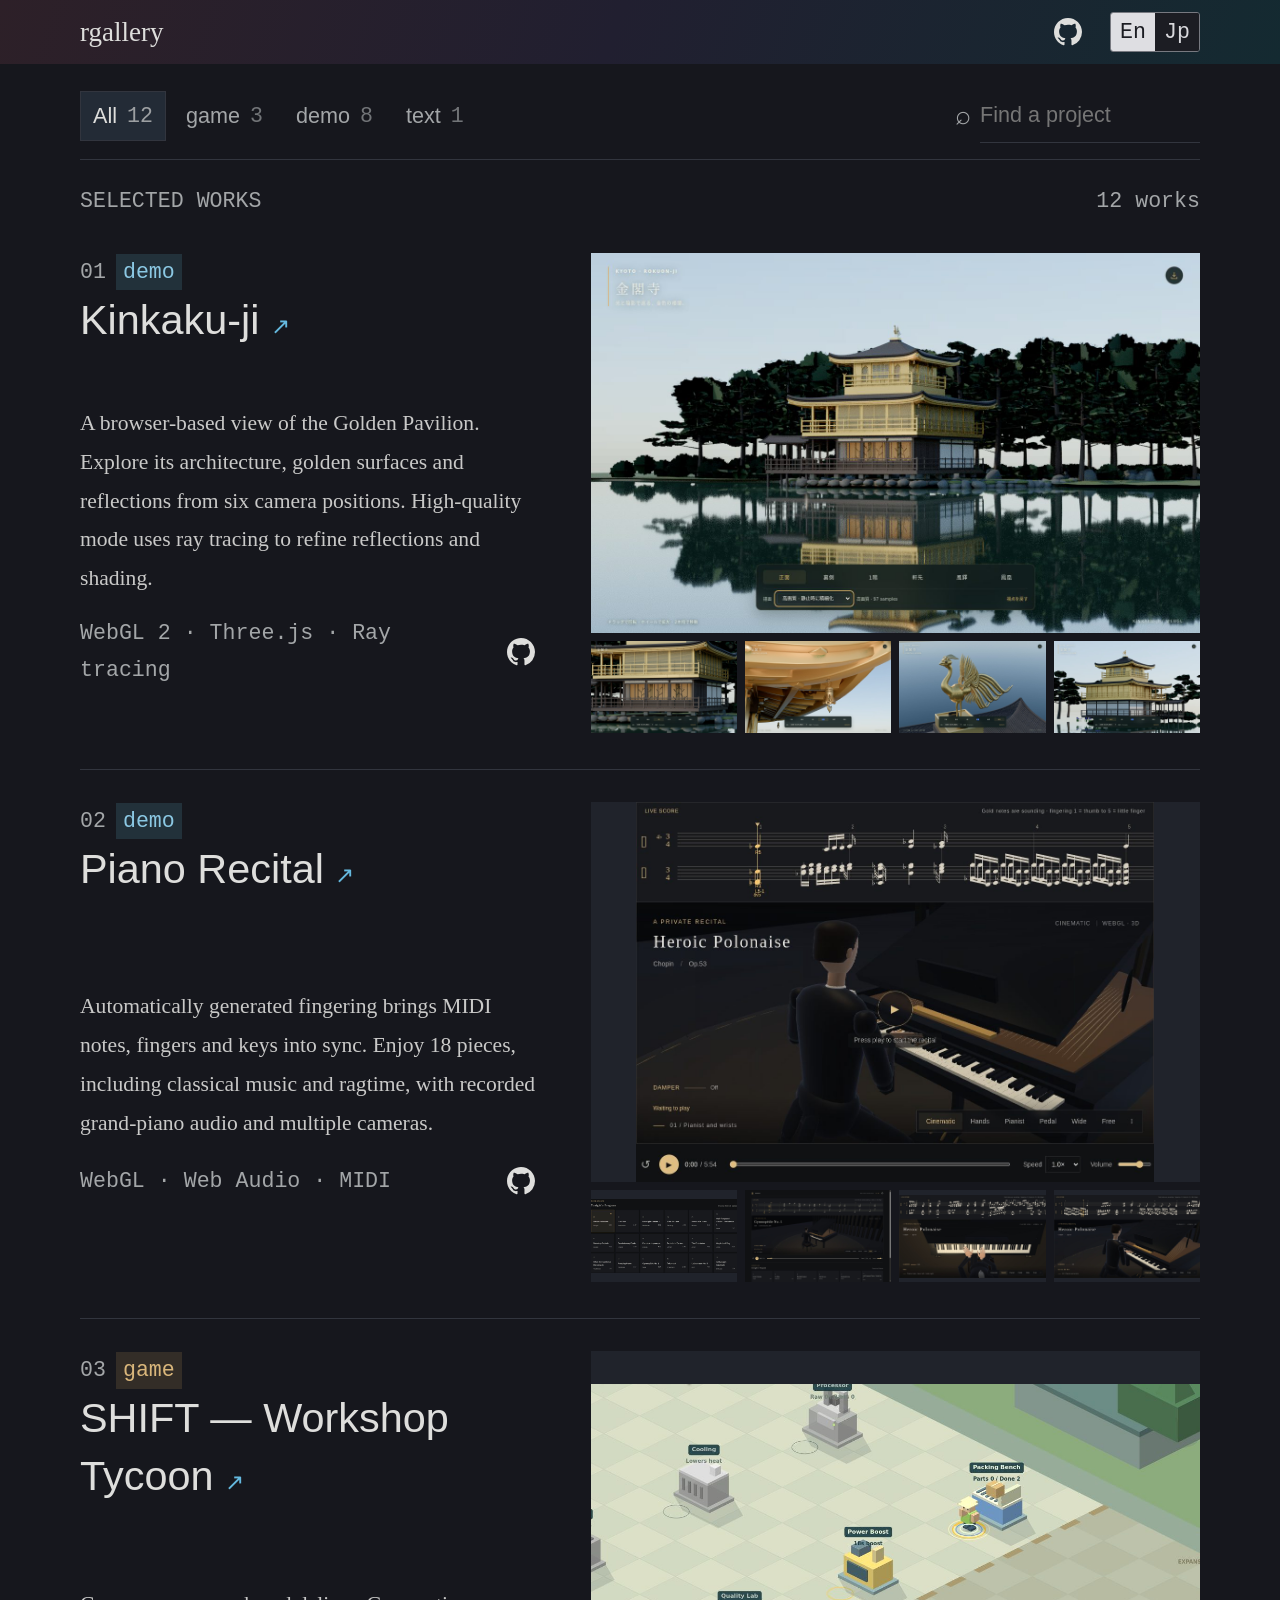
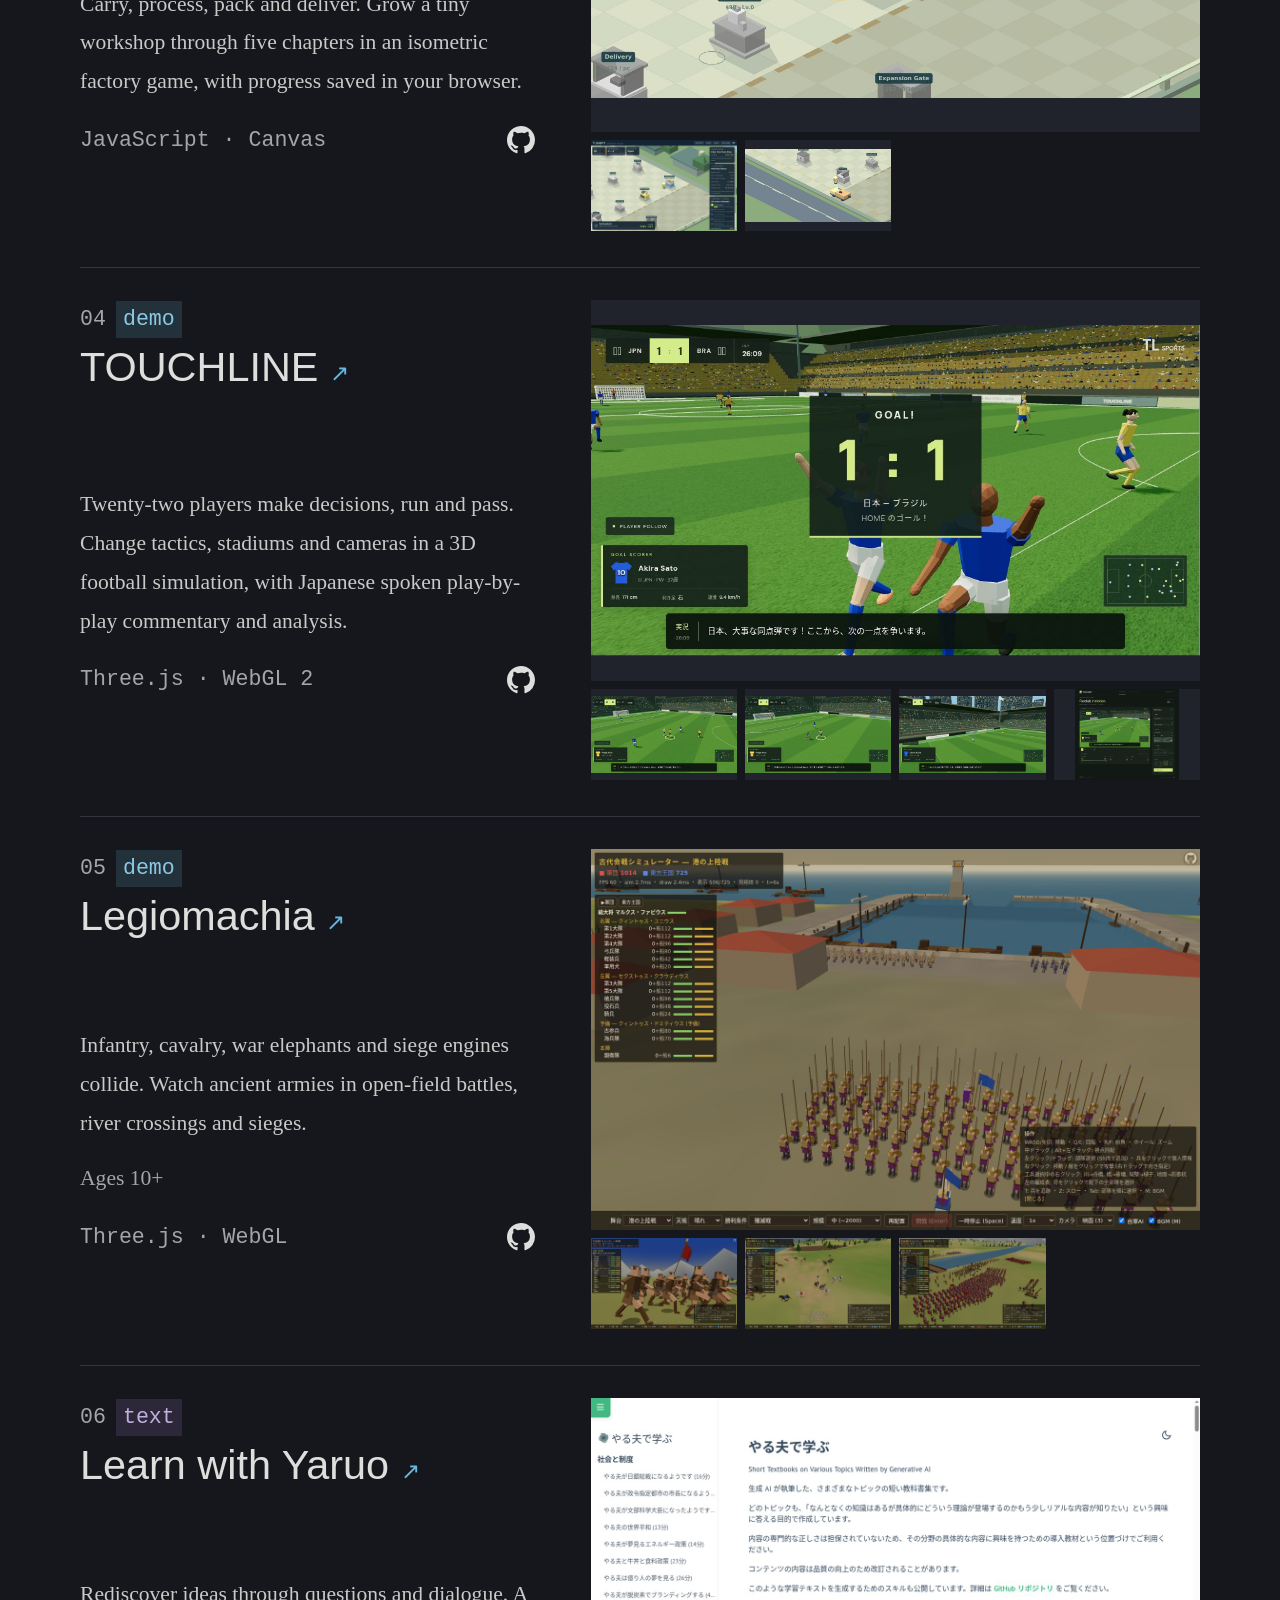
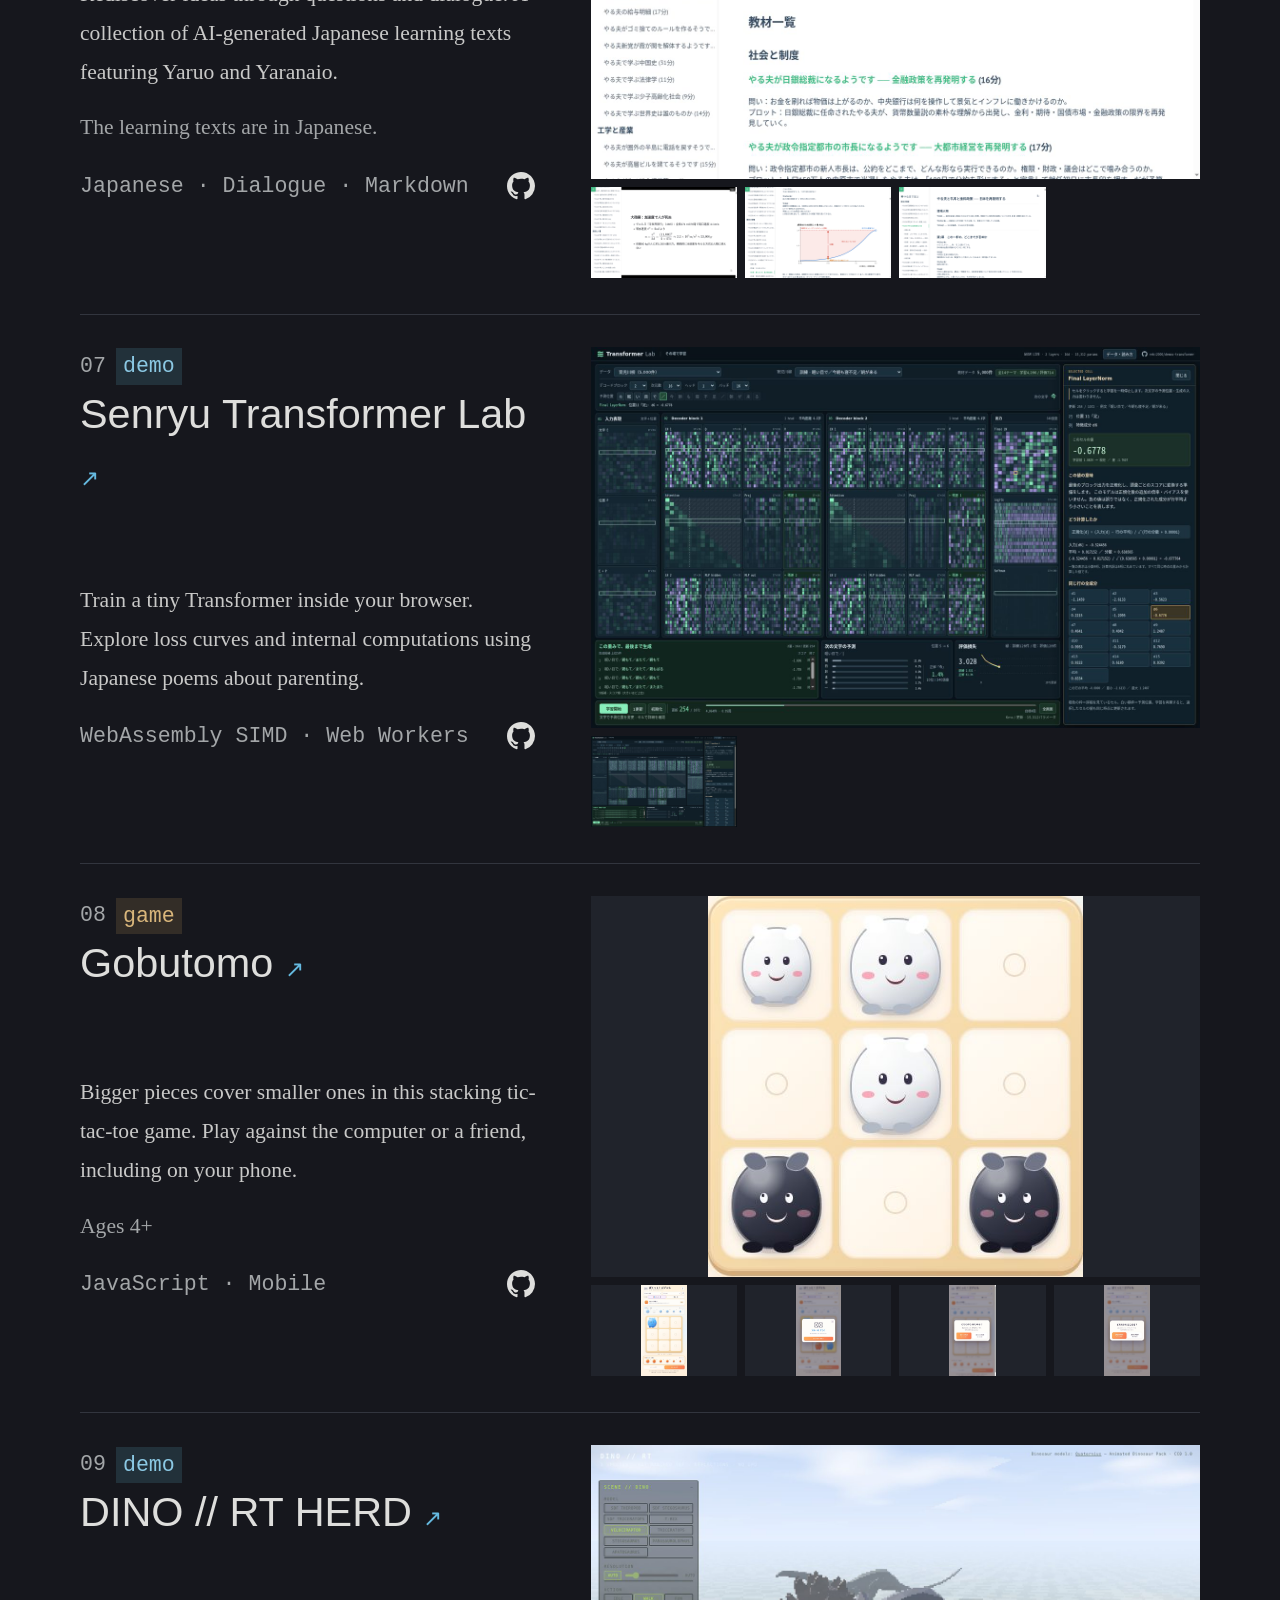
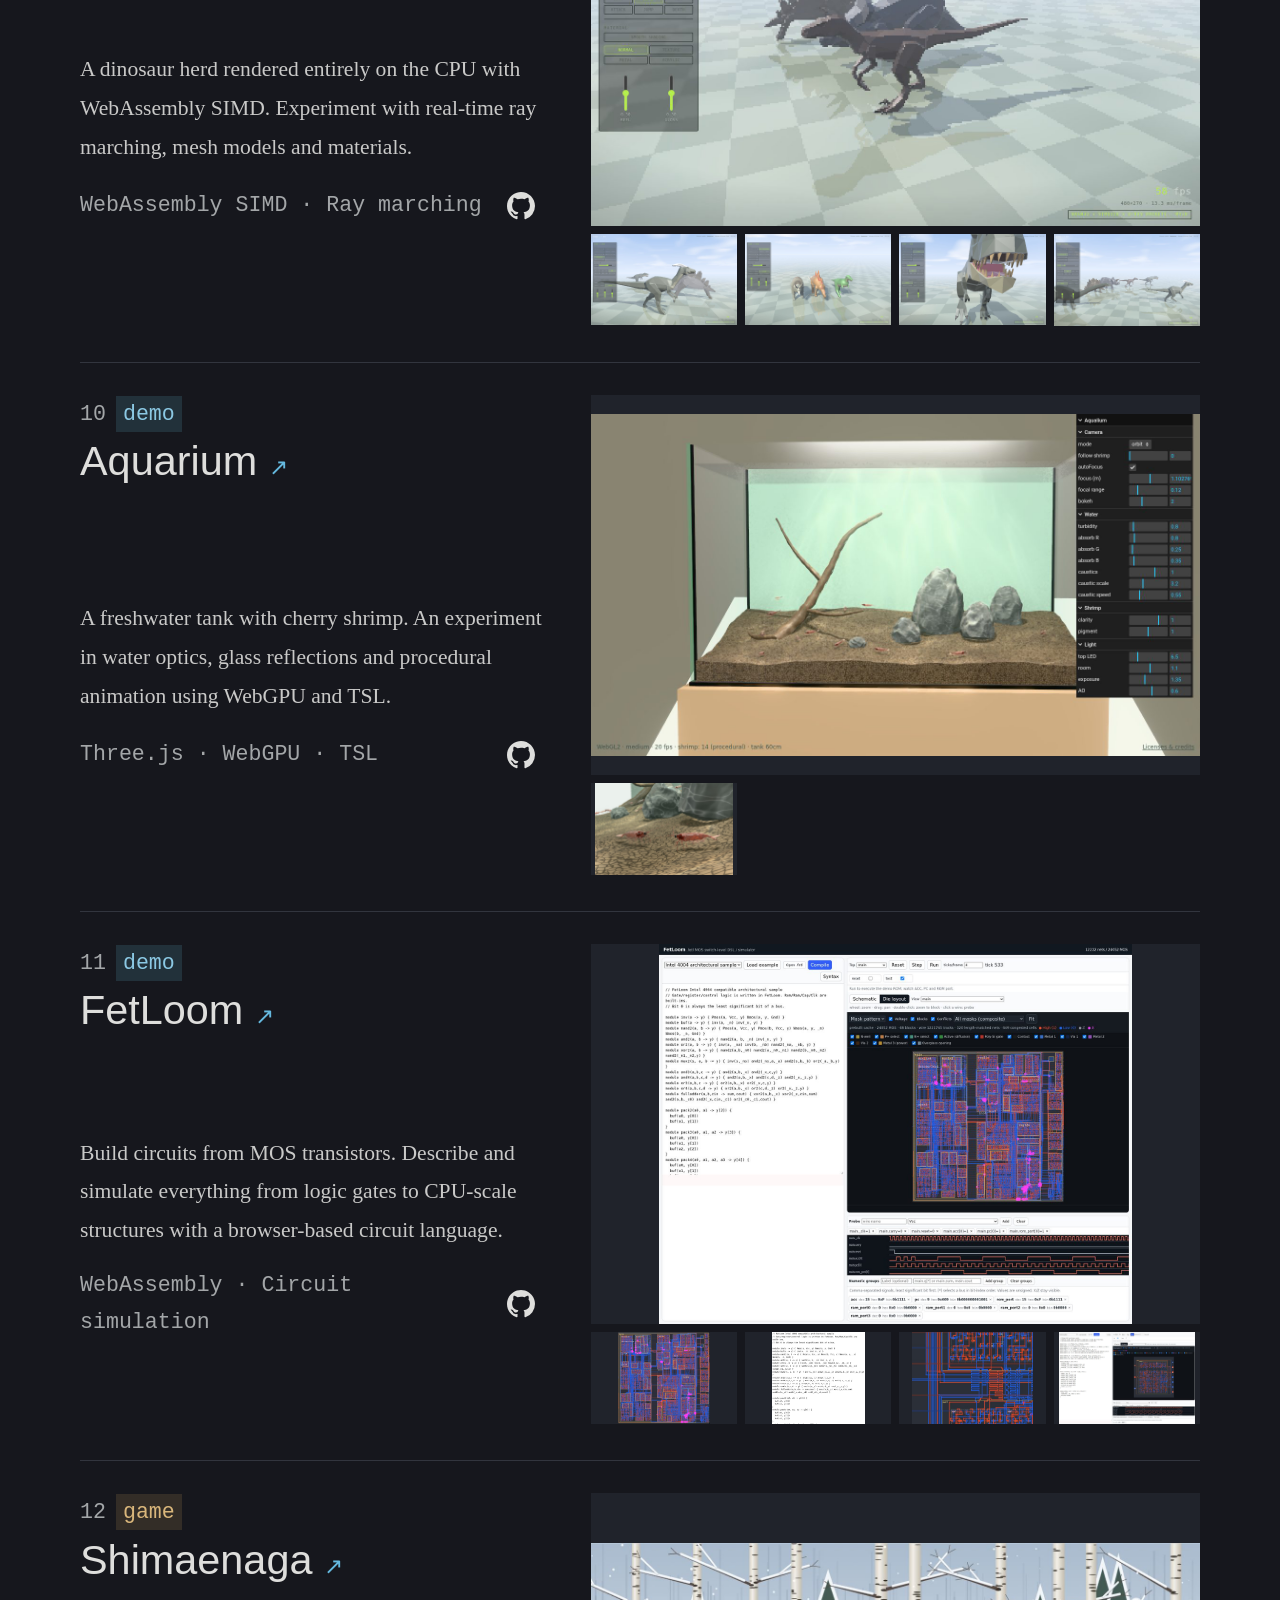
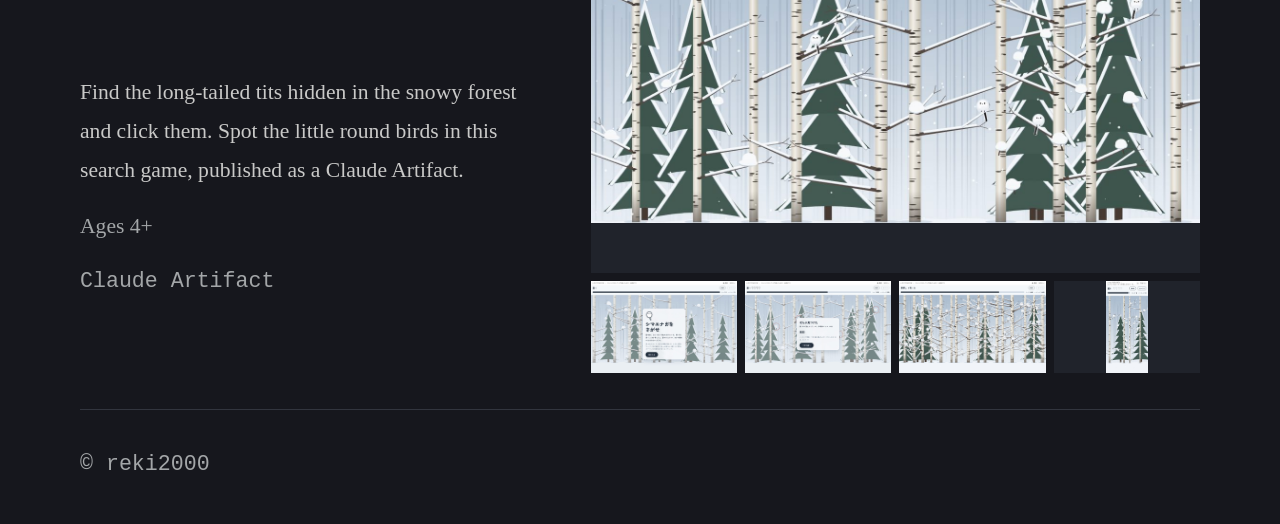
==== commit 38139ad3: "Heading: number + tag row above the title Replace the number/tag stack beside the title with a compa" ====
--- a/docs/en/index.html
+++ b/docs/en/index.html
@@ -4,7 +4,7 @@
 <meta name="theme-color" content="#16171d"><link rel="canonical" href="https://reki2000.github.io/rgallery/en/index.html">
 <link rel="alternate" hreflang="ja" href="https://reki2000.github.io/rgallery/index.html">
 <meta property="og:type" content="website"><meta property="og:title" content="Collection"><meta property="og:description" content="Demos and games for the browser. Ideas explored through conversation. A collection of things I make."><meta property="og:url" content="https://reki2000.github.io/rgallery/en/index.html">
-<link rel="stylesheet" href="../assets/style.css?v=99947e8c"><script src="../assets/site.js?v=c58e68e0" defer></script></head>
+<link rel="stylesheet" href="../assets/style.css?v=64eeae33"><script src="../assets/site.js?v=c58e68e0" defer></script></head>
 <body><a class="skip-link" href="#main">Skip to content</a><div class="page">
 <header class="site-header"><a class="wordmark" href="index.html">rgallery</a>
 <div class="header-right"><a class="github-link icon-link" href="https://github.com/reki2000/rgallery" target="_blank" rel="noopener noreferrer" aria-label="rgallery · GitHub" title="rgallery · GitHub"><svg viewBox="0 0 16 16" aria-hidden="true" focusable="false"><path fill="currentColor" d="M8 0C3.58 0 0 3.58 0 8c0 3.54 2.29 6.53 5.47 7.59.4.07.55-.17.55-.38 0-.19-.01-.82-.01-1.49-2.01.37-2.53-.49-2.69-.94-.09-.23-.48-.94-.82-1.13-.28-.15-.68-.52-.01-.53.63-.01 1.08.58 1.23.82.72 1.21 1.87.87 2.33.66.07-.52.28-.87.51-1.07-1.78-.2-3.64-.89-3.64-3.95 0-.87.31-1.59.82-2.15-.08-.2-.36-1.02.08-2.12 0 0 .67-.21 2.2.82A7.65 7.65 0 0 1 8 3.86c.68 0 1.36.09 2 .27 1.53-1.04 2.2-.82 2.2-.82.44 1.1.16 1.92.08 2.12.51.56.82 1.27.82 2.15 0 3.07-1.87 3.75-3.65 3.95.29.25.54.73.54 1.48 0 1.07-.01 1.93-.01 2.2 0 .21.15.46.55.38A8.01 8.01 0 0 0 16 8c0-4.42-3.58-8-8-8Z"/></svg></a><nav class="languages" aria-label="Language"><span aria-current="page" class="active" lang="en" aria-label="English">En</span><a href="../index.html" lang="ja" hreflang="ja" aria-label="日本語">Jp</a></nav></div></header>
@@ -12,51 +12,51 @@
 <div class="search" hidden><label class="sr-only" for="search">Find a project</label><span aria-hidden="true">⌕</span><input id="search" type="search" placeholder="Find a project" title="Search names, descriptions or technology"><button class="clear-search" hidden aria-label="Clear search">×</button></div></div>
 <div class="collection-heading"><span class="mono">SELECTED WORKS</span><span class="result-count mono" role="status" aria-live="polite">12 works</span></div>
 <div class="project-list" data-category="all" data-works="works"><article id="project-kinkakuji" class="project" data-tags="demo" data-search="kinkaku-ji a browser-based view of the golden pavilion. explore its architecture, golden surfaces and reflections from six camera positions. high-quality mode uses ray tracing to refine reflections and shading. webgl 2 three.js ray tracing demo">
-      <div class="project-head"><div class="head-side"><span class="number mono">01</span><span class="tag tag-demo">demo</span></div><h2><a class="title-link" href="https://reki2000.github.io/demos-kinkakuji/" target="_blank" rel="noopener noreferrer">Kinkaku-ji <span aria-hidden="true">↗</span></a></h2></div>
+      <div class="project-head"><div class="head-meta"><span class="number mono">01</span><span class="tag tag-demo">demo</span></div><h2><a class="title-link" href="https://reki2000.github.io/demos-kinkakuji/" target="_blank" rel="noopener noreferrer">Kinkaku-ji <span aria-hidden="true">↗</span></a></h2></div>
       <div class="project-body"><p>A browser-based view of the Golden Pavilion. Explore its architecture, golden surfaces and reflections from six camera positions. High-quality mode uses ray tracing to refine reflections and shading.</p>
       <div class="project-tech"><span class="technologies mono">WebGL 2 · Three.js · Ray tracing</span><a class="repository-link icon-link" href="https://github.com/reki2000/demos-kinkakuji" target="_blank" rel="noopener noreferrer" aria-label="Kinkaku-ji · GitHub" title="Kinkaku-ji · GitHub"><svg viewBox="0 0 16 16" aria-hidden="true" focusable="false"><path fill="currentColor" d="M8 0C3.58 0 0 3.58 0 8c0 3.54 2.29 6.53 5.47 7.59.4.07.55-.17.55-.38 0-.19-.01-.82-.01-1.49-2.01.37-2.53-.49-2.69-.94-.09-.23-.48-.94-.82-1.13-.28-.15-.68-.52-.01-.53.63-.01 1.08.58 1.23.82.72 1.21 1.87.87 2.33.66.07-.52.28-.87.51-1.07-1.78-.2-3.64-.89-3.64-3.95 0-.87.31-1.59.82-2.15-.08-.2-.36-1.02.08-2.12 0 0 .67-.21 2.2.82A7.65 7.65 0 0 1 8 3.86c.68 0 1.36.09 2 .27 1.53-1.04 2.2-.82 2.2-.82.44 1.1.16 1.92.08 2.12.51.56.82 1.27.82 2.15 0 3.07-1.87 3.75-3.65 3.95.29.25.54.73.54 1.48 0 1.07-.01 1.93-.01 2.2 0 .21.15.46.55.38A8.01 8.01 0 0 0 16 8c0-4.42-3.58-8-8-8Z"/></svg></a></div></div>
       <div class="project-preview"><a href="../assets/projects/kinkakuji/images/bbafd30887756fbfefd7.jpg" class="preview-shot screenshot-link shot-0" data-gallery="kinkakuji" data-caption="Front view and reflections" aria-label="Enlarge image: Front view and reflections" ><img src="../assets/projects/kinkakuji/images/bbafd30887756fbfefd7.jpg" alt="Front view and reflections" loading="lazy" decoding="async"></a><a href="../assets/projects/kinkakuji/images/40eb059ac54685e63260.jpg" class="preview-shot screenshot-link shot-1" data-gallery="kinkakuji" data-caption="Ground-floor paintings and veranda" aria-label="Enlarge image: Ground-floor paintings and veranda" ><img src="../assets/projects/kinkakuji/images/40eb059ac54685e63260.jpg" alt="Ground-floor paintings and veranda" loading="lazy" decoding="async"></a><a href="../assets/projects/kinkakuji/images/900a9c59b5b9c751bec2.jpg" class="preview-shot screenshot-link shot-2" data-gallery="kinkakuji" data-caption="Eaves and hanging bell" aria-label="Enlarge image: Eaves and hanging bell" ><img src="../assets/projects/kinkakuji/images/900a9c59b5b9c751bec2.jpg" alt="Eaves and hanging bell" loading="lazy" decoding="async"></a><a href="../assets/projects/kinkakuji/images/5cd1f772769528ccbc5f.jpg" class="preview-shot screenshot-link shot-3" data-gallery="kinkakuji" data-caption="Phoenix on the roof" aria-label="Enlarge image: Phoenix on the roof" ><img src="../assets/projects/kinkakuji/images/5cd1f772769528ccbc5f.jpg" alt="Phoenix on the roof" loading="lazy" decoding="async"></a><a href="../assets/projects/kinkakuji/images/a130f396a6bf901be2d5.jpg" class="preview-shot screenshot-link shot-4" data-gallery="kinkakuji" data-caption="Rear view" aria-label="Enlarge image: Rear view" ><img src="../assets/projects/kinkakuji/images/a130f396a6bf901be2d5.jpg" alt="Rear view" loading="lazy" decoding="async"></a></div></article><article id="project-pianist" class="project" data-tags="demo" data-search="piano recital automatically generated fingering brings midi notes, fingers and keys into sync. enjoy 18 pieces, including classical music and ragtime, with recorded grand-piano audio and multiple cameras. webgl web audio midi demo">
-      <div class="project-head"><div class="head-side"><span class="number mono">02</span><span class="tag tag-demo">demo</span></div><h2><a class="title-link" href="https://reki2000.github.io/demos-pianist/" target="_blank" rel="noopener noreferrer">Piano Recital <span aria-hidden="true">↗</span></a></h2></div>
+      <div class="project-head"><div class="head-meta"><span class="number mono">02</span><span class="tag tag-demo">demo</span></div><h2><a class="title-link" href="https://reki2000.github.io/demos-pianist/" target="_blank" rel="noopener noreferrer">Piano Recital <span aria-hidden="true">↗</span></a></h2></div>
       <div class="project-body"><p>Automatically generated fingering brings MIDI notes, fingers and keys into sync. Enjoy 18 pieces, including classical music and ragtime, with recorded grand-piano audio and multiple cameras.</p>
       <div class="project-tech"><span class="technologies mono">WebGL · Web Audio · MIDI</span><a class="repository-link icon-link" href="https://github.com/reki2000/demos-pianist" target="_blank" rel="noopener noreferrer" aria-label="Piano Recital · GitHub" title="Piano Recital · GitHub"><svg viewBox="0 0 16 16" aria-hidden="true" focusable="false"><path fill="currentColor" d="M8 0C3.58 0 0 3.58 0 8c0 3.54 2.29 6.53 5.47 7.59.4.07.55-.17.55-.38 0-.19-.01-.82-.01-1.49-2.01.37-2.53-.49-2.69-.94-.09-.23-.48-.94-.82-1.13-.28-.15-.68-.52-.01-.53.63-.01 1.08.58 1.23.82.72 1.21 1.87.87 2.33.66.07-.52.28-.87.51-1.07-1.78-.2-3.64-.89-3.64-3.95 0-.87.31-1.59.82-2.15-.08-.2-.36-1.02.08-2.12 0 0 .67-.21 2.2.82A7.65 7.65 0 0 1 8 3.86c.68 0 1.36.09 2 .27 1.53-1.04 2.2-.82 2.2-.82.44 1.1.16 1.92.08 2.12.51.56.82 1.27.82 2.15 0 3.07-1.87 3.75-3.65 3.95.29.25.54.73.54 1.48 0 1.07-.01 1.93-.01 2.2 0 .21.15.46.55.38A8.01 8.01 0 0 0 16 8c0-4.42-3.58-8-8-8Z"/></svg></a></div></div>
       <div class="project-preview"><a href="../assets/projects/pianist/images/56cb00e380f5f61ce0f1.jpg" class="preview-shot screenshot-link shot-0" data-gallery="pianist" data-caption="Heroic Polonaise · score, performance and playback controls" aria-label="Enlarge image: Heroic Polonaise · score, performance and playback controls" ><img src="../assets/projects/pianist/images/56cb00e380f5f61ce0f1.jpg" alt="Heroic Polonaise · score, performance and playback controls" loading="lazy" decoding="async"></a><a href="../assets/projects/pianist/images/da84420dd699cf44e0b8.jpg" class="preview-shot screenshot-link shot-1" data-gallery="pianist" data-caption="All 18 pieces" aria-label="Enlarge image: All 18 pieces" ><img src="../assets/projects/pianist/images/da84420dd699cf44e0b8.jpg" alt="All 18 pieces" loading="lazy" decoding="async"></a><a href="../assets/projects/pianist/images/9df2aa948b6a42879a92.jpg" class="preview-shot screenshot-link shot-2" data-gallery="pianist" data-caption="Full interface with score, performance and controls" aria-label="Enlarge image: Full interface with score, performance and controls" ><img src="../assets/projects/pianist/images/9df2aa948b6a42879a92.jpg" alt="Full interface with score, performance and controls" loading="lazy" decoding="async"></a><a href="../assets/projects/pianist/images/5975b1fbbb079f7eafb2.jpg" class="preview-shot screenshot-link shot-3" data-gallery="pianist" data-caption="Automatically generated fingering · hands view" aria-label="Enlarge image: Automatically generated fingering · hands view" ><img src="../assets/projects/pianist/images/5975b1fbbb079f7eafb2.jpg" alt="Automatically generated fingering · hands view" loading="lazy" decoding="async"></a><a href="../assets/projects/pianist/images/4a7bf942c2901a3f6448.jpg" class="preview-shot screenshot-link shot-4" data-gallery="pianist" data-caption="Heroic Polonaise · live score and performance" aria-label="Enlarge image: Heroic Polonaise · live score and performance" ><img src="../assets/projects/pianist/images/4a7bf942c2901a3f6448.jpg" alt="Heroic Polonaise · live score and performance" loading="lazy" decoding="async"></a><a href="../assets/projects/pianist/images/bc651e240976e0a58edc.jpg" class="preview-shot screenshot-link shot-5" data-gallery="pianist" data-caption="Mobile · score and performance" aria-label="Enlarge image: Mobile · score and performance" hidden></a><a href="../assets/projects/pianist/images/d4d1ab14e95d66df1081.jpg" class="preview-shot screenshot-link shot-6" data-gallery="pianist" data-caption="Mobile · score and hands" aria-label="Enlarge image: Mobile · score and hands" hidden></a><a href="../assets/projects/pianist/images/583b21f9a7ab3e2455a9.jpg" class="preview-shot screenshot-link shot-7" data-gallery="pianist" data-caption="Rondo alla Turca · live score and performance" aria-label="Enlarge image: Rondo alla Turca · live score and performance" hidden></a></div></article><article id="project-shift" class="project" data-tags="game" data-search="shift — workshop tycoon carry, process, pack and deliver. grow a tiny workshop through five chapters in an isometric factory game, with progress saved in your browser. javascript canvas game">
-      <div class="project-head"><div class="head-side"><span class="number mono">03</span><span class="tag tag-game">game</span></div><h2><a class="title-link" href="https://reki2000.github.io/demos-worker/" target="_blank" rel="noopener noreferrer">SHIFT — Workshop Tycoon <span aria-hidden="true">↗</span></a></h2></div>
+      <div class="project-head"><div class="head-meta"><span class="number mono">03</span><span class="tag tag-game">game</span></div><h2><a class="title-link" href="https://reki2000.github.io/demos-worker/" target="_blank" rel="noopener noreferrer">SHIFT — Workshop Tycoon <span aria-hidden="true">↗</span></a></h2></div>
       <div class="project-body"><p>Carry, process, pack and deliver. Grow a tiny workshop through five chapters in an isometric factory game, with progress saved in your browser.</p>
       <div class="project-tech"><span class="technologies mono">JavaScript · Canvas</span><a class="repository-link icon-link" href="https://github.com/reki2000/demos-worker" target="_blank" rel="noopener noreferrer" aria-label="SHIFT — Workshop Tycoon · GitHub" title="SHIFT — Workshop Tycoon · GitHub"><svg viewBox="0 0 16 16" aria-hidden="true" focusable="false"><path fill="currentColor" d="M8 0C3.58 0 0 3.58 0 8c0 3.54 2.29 6.53 5.47 7.59.4.07.55-.17.55-.38 0-.19-.01-.82-.01-1.49-2.01.37-2.53-.49-2.69-.94-.09-.23-.48-.94-.82-1.13-.28-.15-.68-.52-.01-.53.63-.01 1.08.58 1.23.82.72 1.21 1.87.87 2.33.66.07-.52.28-.87.51-1.07-1.78-.2-3.64-.89-3.64-3.95 0-.87.31-1.59.82-2.15-.08-.2-.36-1.02.08-2.12 0 0 .67-.21 2.2.82A7.65 7.65 0 0 1 8 3.86c.68 0 1.36.09 2 .27 1.53-1.04 2.2-.82 2.2-.82.44 1.1.16 1.92.08 2.12.51.56.82 1.27.82 2.15 0 3.07-1.87 3.75-3.65 3.95.29.25.54.73.54 1.48 0 1.07-.01 1.93-.01 2.2 0 .21.15.46.55.38A8.01 8.01 0 0 0 16 8c0-4.42-3.58-8-8-8Z"/></svg></a></div></div>
       <div class="project-preview"><a href="../assets/projects/shift/images/bd65cfd5ac6fcfdffb1b.jpg" class="preview-shot screenshot-link shot-0" data-gallery="shift" data-caption="Processing and packing in the workshop" aria-label="Enlarge image: Processing and packing in the workshop" ><img src="../assets/projects/shift/images/bd65cfd5ac6fcfdffb1b.jpg" alt="Processing and packing in the workshop" loading="lazy" decoding="async"></a><a href="../assets/projects/shift/images/bcfa1e513889536100d5.jpg" class="preview-shot screenshot-link shot-1" data-gallery="shift" data-caption="Full workshop interface" aria-label="Enlarge image: Full workshop interface" ><img src="../assets/projects/shift/images/bcfa1e513889536100d5.jpg" alt="Full workshop interface" loading="lazy" decoding="async"></a><a href="../assets/projects/shift/images/961adf9319c478b05d92.jpg" class="preview-shot screenshot-link shot-2" data-gallery="shift" data-caption="Delivery scene" aria-label="Enlarge image: Delivery scene" ><img src="../assets/projects/shift/images/961adf9319c478b05d92.jpg" alt="Delivery scene" loading="lazy" decoding="async"></a></div></article><article id="project-touchline" class="project" data-tags="demo" data-search="touchline twenty-two players make decisions, run and pass. change tactics, stadiums and cameras in a 3d football simulation, with japanese spoken play-by-play commentary and analysis. three.js webgl 2 demo">
-      <div class="project-head"><div class="head-side"><span class="number mono">04</span><span class="tag tag-demo">demo</span></div><h2><a class="title-link" href="https://reki2000.github.io/demos-soccer/" target="_blank" rel="noopener noreferrer">TOUCHLINE <span aria-hidden="true">↗</span></a></h2></div>
+      <div class="project-head"><div class="head-meta"><span class="number mono">04</span><span class="tag tag-demo">demo</span></div><h2><a class="title-link" href="https://reki2000.github.io/demos-soccer/" target="_blank" rel="noopener noreferrer">TOUCHLINE <span aria-hidden="true">↗</span></a></h2></div>
       <div class="project-body"><p>Twenty-two players make decisions, run and pass. Change tactics, stadiums and cameras in a 3D football simulation, with Japanese spoken play-by-play commentary and analysis.</p>
       <div class="project-tech"><span class="technologies mono">Three.js · WebGL 2</span><a class="repository-link icon-link" href="https://github.com/reki2000/demos-soccer" target="_blank" rel="noopener noreferrer" aria-label="TOUCHLINE · GitHub" title="TOUCHLINE · GitHub"><svg viewBox="0 0 16 16" aria-hidden="true" focusable="false"><path fill="currentColor" d="M8 0C3.58 0 0 3.58 0 8c0 3.54 2.29 6.53 5.47 7.59.4.07.55-.17.55-.38 0-.19-.01-.82-.01-1.49-2.01.37-2.53-.49-2.69-.94-.09-.23-.48-.94-.82-1.13-.28-.15-.68-.52-.01-.53.63-.01 1.08.58 1.23.82.72 1.21 1.87.87 2.33.66.07-.52.28-.87.51-1.07-1.78-.2-3.64-.89-3.64-3.95 0-.87.31-1.59.82-2.15-.08-.2-.36-1.02.08-2.12 0 0 .67-.21 2.2.82A7.65 7.65 0 0 1 8 3.86c.68 0 1.36.09 2 .27 1.53-1.04 2.2-.82 2.2-.82.44 1.1.16 1.92.08 2.12.51.56.82 1.27.82 2.15 0 3.07-1.87 3.75-3.65 3.95.29.25.54.73.54 1.48 0 1.07-.01 1.93-.01 2.2 0 .21.15.46.55.38A8.01 8.01 0 0 0 16 8c0-4.42-3.58-8-8-8Z"/></svg></a></div></div>
       <div class="project-preview"><a href="../assets/projects/touchline/images/55f98bf6ba88c850c919.jpg" class="preview-shot screenshot-link shot-0" data-gallery="touchline" data-caption="Goal celebration" aria-label="Enlarge image: Goal celebration" ><img src="../assets/projects/touchline/images/55f98bf6ba88c850c919.jpg" alt="Goal celebration" loading="lazy" decoding="async"></a><a href="../assets/projects/touchline/images/0d814fae47db78426adf.jpg" class="preview-shot screenshot-link shot-1" data-gallery="touchline" data-caption="Match scene 1" aria-label="Enlarge image: Match scene 1" ><img src="../assets/projects/touchline/images/0d814fae47db78426adf.jpg" alt="Match scene 1" loading="lazy" decoding="async"></a><a href="../assets/projects/touchline/images/0c554bc7fa4fd9c089bd.jpg" class="preview-shot screenshot-link shot-2" data-gallery="touchline" data-caption="Match scene 2" aria-label="Enlarge image: Match scene 2" ><img src="../assets/projects/touchline/images/0c554bc7fa4fd9c089bd.jpg" alt="Match scene 2" loading="lazy" decoding="async"></a><a href="../assets/projects/touchline/images/8985163483ad59d58647.jpg" class="preview-shot screenshot-link shot-3" data-gallery="touchline" data-caption="Match scene 3" aria-label="Enlarge image: Match scene 3" ><img src="../assets/projects/touchline/images/8985163483ad59d58647.jpg" alt="Match scene 3" loading="lazy" decoding="async"></a><a href="../assets/projects/touchline/images/dd173c65bf1949a67d55.jpg" class="preview-shot screenshot-link shot-4" data-gallery="touchline" data-caption="Full interface with match and settings" aria-label="Enlarge image: Full interface with match and settings" ><img src="../assets/projects/touchline/images/dd173c65bf1949a67d55.jpg" alt="Full interface with match and settings" loading="lazy" decoding="async"></a><a href="../assets/projects/touchline/images/599aa3c7ba1aa57aa2b5.jpg" class="preview-shot screenshot-link shot-5" data-gallery="touchline" data-caption="Desktop scene 1" aria-label="Enlarge image: Desktop scene 1" hidden></a><a href="../assets/projects/touchline/images/70a3eda86332a8f59523.jpg" class="preview-shot screenshot-link shot-6" data-gallery="touchline" data-caption="Desktop scene 2" aria-label="Enlarge image: Desktop scene 2" hidden></a><a href="../assets/projects/touchline/images/7f74700e5c842a491a9d.jpg" class="preview-shot screenshot-link shot-7" data-gallery="touchline" data-caption="Mobile match 1" aria-label="Enlarge image: Mobile match 1" hidden></a><a href="../assets/projects/touchline/images/291b321281d9828221f7.jpg" class="preview-shot screenshot-link shot-8" data-gallery="touchline" data-caption="Mobile match 2" aria-label="Enlarge image: Mobile match 2" hidden></a></div></article><article id="project-legiomachia" class="project" data-tags="demo" data-search="legiomachia infantry, cavalry, war elephants and siege engines collide. watch ancient armies in open-field battles, river crossings and sieges. three.js webgl demo">
-      <div class="project-head"><div class="head-side"><span class="number mono">05</span><span class="tag tag-demo">demo</span></div><h2><a class="title-link" href="https://reki2000.github.io/legiomachia/" target="_blank" rel="noopener noreferrer">Legiomachia <span aria-hidden="true">↗</span></a></h2></div>
+      <div class="project-head"><div class="head-meta"><span class="number mono">05</span><span class="tag tag-demo">demo</span></div><h2><a class="title-link" href="https://reki2000.github.io/legiomachia/" target="_blank" rel="noopener noreferrer">Legiomachia <span aria-hidden="true">↗</span></a></h2></div>
       <div class="project-body"><p>Infantry, cavalry, war elephants and siege engines collide. Watch ancient armies in open-field battles, river crossings and sieges.</p><p class="project-note">Ages 10+</p>
       <div class="project-tech"><span class="technologies mono">Three.js · WebGL</span><a class="repository-link icon-link" href="https://github.com/reki2000/legiomachia" target="_blank" rel="noopener noreferrer" aria-label="Legiomachia · GitHub" title="Legiomachia · GitHub"><svg viewBox="0 0 16 16" aria-hidden="true" focusable="false"><path fill="currentColor" d="M8 0C3.58 0 0 3.58 0 8c0 3.54 2.29 6.53 5.47 7.59.4.07.55-.17.55-.38 0-.19-.01-.82-.01-1.49-2.01.37-2.53-.49-2.69-.94-.09-.23-.48-.94-.82-1.13-.28-.15-.68-.52-.01-.53.63-.01 1.08.58 1.23.82.72 1.21 1.87.87 2.33.66.07-.52.28-.87.51-1.07-1.78-.2-3.64-.89-3.64-3.95 0-.87.31-1.59.82-2.15-.08-.2-.36-1.02.08-2.12 0 0 .67-.21 2.2.82A7.65 7.65 0 0 1 8 3.86c.68 0 1.36.09 2 .27 1.53-1.04 2.2-.82 2.2-.82.44 1.1.16 1.92.08 2.12.51.56.82 1.27.82 2.15 0 3.07-1.87 3.75-3.65 3.95.29.25.54.73.54 1.48 0 1.07-.01 1.93-.01 2.2 0 .21.15.46.55.38A8.01 8.01 0 0 0 16 8c0-4.42-3.58-8-8-8Z"/></svg></a></div></div>
       <div class="project-preview"><a href="../assets/projects/legiomachia/images/95d96b8b764e8a8298e1.jpg" class="preview-shot screenshot-link shot-0" data-gallery="legiomachia" data-caption="Desktop scene 1" aria-label="Enlarge image: Desktop scene 1" ><img src="../assets/projects/legiomachia/images/95d96b8b764e8a8298e1.jpg" alt="Desktop scene 1" loading="lazy" decoding="async"></a><a href="../assets/projects/legiomachia/images/f4c1203c3255be5cd4a3.jpg" class="preview-shot screenshot-link shot-1" data-gallery="legiomachia" data-caption="Desktop scene 2" aria-label="Enlarge image: Desktop scene 2" ><img src="../assets/projects/legiomachia/images/f4c1203c3255be5cd4a3.jpg" alt="Desktop scene 2" loading="lazy" decoding="async"></a><a href="../assets/projects/legiomachia/images/51164bb4ab0cd436952b.jpg" class="preview-shot screenshot-link shot-2" data-gallery="legiomachia" data-caption="Desktop scene 3" aria-label="Enlarge image: Desktop scene 3" ><img src="../assets/projects/legiomachia/images/51164bb4ab0cd436952b.jpg" alt="Desktop scene 3" loading="lazy" decoding="async"></a><a href="../assets/projects/legiomachia/images/b26dcdf287b6555551e4.jpg" class="preview-shot screenshot-link shot-3" data-gallery="legiomachia" data-caption="Desktop scene 4" aria-label="Enlarge image: Desktop scene 4" ><img src="../assets/projects/legiomachia/images/b26dcdf287b6555551e4.jpg" alt="Desktop scene 4" loading="lazy" decoding="async"></a></div></article><article id="project-yaruo" class="project" data-tags="text" data-search="learn with yaruo rediscover ideas through questions and dialogue. a collection of ai-generated japanese learning texts featuring yaruo and yaranaio. japanese dialogue markdown text">
-      <div class="project-head"><div class="head-side"><span class="number mono">06</span><span class="tag tag-text">text</span></div><h2><a class="title-link" href="https://reki2000.github.io/genai-textbooks/" target="_blank" rel="noopener noreferrer">Learn with Yaruo <span aria-hidden="true">↗</span></a></h2></div>
+      <div class="project-head"><div class="head-meta"><span class="number mono">06</span><span class="tag tag-text">text</span></div><h2><a class="title-link" href="https://reki2000.github.io/genai-textbooks/" target="_blank" rel="noopener noreferrer">Learn with Yaruo <span aria-hidden="true">↗</span></a></h2></div>
       <div class="project-body"><p>Rediscover ideas through questions and dialogue. A collection of AI-generated Japanese learning texts featuring Yaruo and Yaranaio.</p><p class="project-note">The learning texts are in Japanese.</p>
       <div class="project-tech"><span class="technologies mono">Japanese · Dialogue · Markdown</span><a class="repository-link icon-link" href="https://github.com/reki2000/genai-textbooks" target="_blank" rel="noopener noreferrer" aria-label="Learn with Yaruo · GitHub" title="Learn with Yaruo · GitHub"><svg viewBox="0 0 16 16" aria-hidden="true" focusable="false"><path fill="currentColor" d="M8 0C3.58 0 0 3.58 0 8c0 3.54 2.29 6.53 5.47 7.59.4.07.55-.17.55-.38 0-.19-.01-.82-.01-1.49-2.01.37-2.53-.49-2.69-.94-.09-.23-.48-.94-.82-1.13-.28-.15-.68-.52-.01-.53.63-.01 1.08.58 1.23.82.72 1.21 1.87.87 2.33.66.07-.52.28-.87.51-1.07-1.78-.2-3.64-.89-3.64-3.95 0-.87.31-1.59.82-2.15-.08-.2-.36-1.02.08-2.12 0 0 .67-.21 2.2.82A7.65 7.65 0 0 1 8 3.86c.68 0 1.36.09 2 .27 1.53-1.04 2.2-.82 2.2-.82.44 1.1.16 1.92.08 2.12.51.56.82 1.27.82 2.15 0 3.07-1.87 3.75-3.65 3.95.29.25.54.73.54 1.48 0 1.07-.01 1.93-.01 2.2 0 .21.15.46.55.38A8.01 8.01 0 0 0 16 8c0-4.42-3.58-8-8-8Z"/></svg></a></div></div>
       <div class="project-preview"><a href="../assets/projects/yaruo/images/9a870be2a2148fafc837.jpg" class="preview-shot screenshot-link shot-0" data-gallery="yaruo" data-caption="Textbook collection" aria-label="Enlarge image: Textbook collection" ><img src="../assets/projects/yaruo/images/9a870be2a2148fafc837.jpg" alt="Textbook collection" loading="lazy" decoding="async"></a><a href="../assets/projects/yaruo/images/9baea0e2d2d753c6798f.jpg" class="preview-shot screenshot-link shot-1" data-gallery="yaruo" data-caption="Textbook slide view" aria-label="Enlarge image: Textbook slide view" ><img src="../assets/projects/yaruo/images/9baea0e2d2d753c6798f.jpg" alt="Textbook slide view" loading="lazy" decoding="async"></a><a href="../assets/projects/yaruo/images/ad20604eb8ff7365beb4.jpg" class="preview-shot screenshot-link shot-2" data-gallery="yaruo" data-caption="Learning information theory through dialogue and diagrams" aria-label="Enlarge image: Learning information theory through dialogue and diagrams" ><img src="../assets/projects/yaruo/images/ad20604eb8ff7365beb4.jpg" alt="Learning information theory through dialogue and diagrams" loading="lazy" decoding="async"></a><a href="../assets/projects/yaruo/images/b92f315e2b6799054f86.jpg" class="preview-shot screenshot-link shot-3" data-gallery="yaruo" data-caption="Food-policy textbook dialogue" aria-label="Enlarge image: Food-policy textbook dialogue" ><img src="../assets/projects/yaruo/images/b92f315e2b6799054f86.jpg" alt="Food-policy textbook dialogue" loading="lazy" decoding="async"></a></div></article><article id="project-transformer" class="project" data-tags="demo" data-search="senryu transformer lab train a tiny transformer inside your browser. explore loss curves and internal computations using japanese poems about parenting. webassembly simd web workers demo">
-      <div class="project-head"><div class="head-side"><span class="number mono">07</span><span class="tag tag-demo">demo</span></div><h2><a class="title-link" href="https://reki2000.github.io/demos-transformer/" target="_blank" rel="noopener noreferrer">Senryu Transformer Lab <span aria-hidden="true">↗</span></a></h2></div>
+      <div class="project-head"><div class="head-meta"><span class="number mono">07</span><span class="tag tag-demo">demo</span></div><h2><a class="title-link" href="https://reki2000.github.io/demos-transformer/" target="_blank" rel="noopener noreferrer">Senryu Transformer Lab <span aria-hidden="true">↗</span></a></h2></div>
       <div class="project-body"><p>Train a tiny Transformer inside your browser. Explore loss curves and internal computations using Japanese poems about parenting.</p>
       <div class="project-tech"><span class="technologies mono">WebAssembly SIMD · Web Workers</span><a class="repository-link icon-link" href="https://github.com/reki2000/demos-transformer" target="_blank" rel="noopener noreferrer" aria-label="Senryu Transformer Lab · GitHub" title="Senryu Transformer Lab · GitHub"><svg viewBox="0 0 16 16" aria-hidden="true" focusable="false"><path fill="currentColor" d="M8 0C3.58 0 0 3.58 0 8c0 3.54 2.29 6.53 5.47 7.59.4.07.55-.17.55-.38 0-.19-.01-.82-.01-1.49-2.01.37-2.53-.49-2.69-.94-.09-.23-.48-.94-.82-1.13-.28-.15-.68-.52-.01-.53.63-.01 1.08.58 1.23.82.72 1.21 1.87.87 2.33.66.07-.52.28-.87.51-1.07-1.78-.2-3.64-.89-3.64-3.95 0-.87.31-1.59.82-2.15-.08-.2-.36-1.02.08-2.12 0 0 .67-.21 2.2.82A7.65 7.65 0 0 1 8 3.86c.68 0 1.36.09 2 .27 1.53-1.04 2.2-.82 2.2-.82.44 1.1.16 1.92.08 2.12.51.56.82 1.27.82 2.15 0 3.07-1.87 3.75-3.65 3.95.29.25.54.73.54 1.48 0 1.07-.01 1.93-.01 2.2 0 .21.15.46.55.38A8.01 8.01 0 0 0 16 8c0-4.42-3.58-8-8-8Z"/></svg></a></div></div>
       <div class="project-preview"><a href="../assets/projects/transformer/images/5edcca04697e75cd16de.jpg" class="preview-shot screenshot-link shot-0" data-gallery="transformer" data-caption="Desktop scene 1" aria-label="Enlarge image: Desktop scene 1" ><img src="../assets/projects/transformer/images/5edcca04697e75cd16de.jpg" alt="Desktop scene 1" loading="lazy" decoding="async"></a><a href="../assets/projects/transformer/images/77be8989d43e303b61d8.jpg" class="preview-shot screenshot-link shot-1" data-gallery="transformer" data-caption="Desktop scene 2" aria-label="Enlarge image: Desktop scene 2" ><img src="../assets/projects/transformer/images/77be8989d43e303b61d8.jpg" alt="Desktop scene 2" loading="lazy" decoding="async"></a></div></article><article id="project-gobutomo" class="project" data-tags="game" data-search="gobutomo bigger pieces cover smaller ones in this stacking tic-tac-toe game. play against the computer or a friend, including on your phone. javascript mobile game">
-      <div class="project-head"><div class="head-side"><span class="number mono">08</span><span class="tag tag-game">game</span></div><h2><a class="title-link" href="https://reki2000.github.io/gobutomo/" target="_blank" rel="noopener noreferrer">Gobutomo <span aria-hidden="true">↗</span></a></h2></div>
+      <div class="project-head"><div class="head-meta"><span class="number mono">08</span><span class="tag tag-game">game</span></div><h2><a class="title-link" href="https://reki2000.github.io/gobutomo/" target="_blank" rel="noopener noreferrer">Gobutomo <span aria-hidden="true">↗</span></a></h2></div>
       <div class="project-body"><p>Bigger pieces cover smaller ones in this stacking tic-tac-toe game. Play against the computer or a friend, including on your phone.</p><p class="project-note">Ages 4+</p>
       <div class="project-tech"><span class="technologies mono">JavaScript · Mobile</span><a class="repository-link icon-link" href="https://github.com/reki2000/gobutomo" target="_blank" rel="noopener noreferrer" aria-label="Gobutomo · GitHub" title="Gobutomo · GitHub"><svg viewBox="0 0 16 16" aria-hidden="true" focusable="false"><path fill="currentColor" d="M8 0C3.58 0 0 3.58 0 8c0 3.54 2.29 6.53 5.47 7.59.4.07.55-.17.55-.38 0-.19-.01-.82-.01-1.49-2.01.37-2.53-.49-2.69-.94-.09-.23-.48-.94-.82-1.13-.28-.15-.68-.52-.01-.53.63-.01 1.08.58 1.23.82.72 1.21 1.87.87 2.33.66.07-.52.28-.87.51-1.07-1.78-.2-3.64-.89-3.64-3.95 0-.87.31-1.59.82-2.15-.08-.2-.36-1.02.08-2.12 0 0 .67-.21 2.2.82A7.65 7.65 0 0 1 8 3.86c.68 0 1.36.09 2 .27 1.53-1.04 2.2-.82 2.2-.82.44 1.1.16 1.92.08 2.12.51.56.82 1.27.82 2.15 0 3.07-1.87 3.75-3.65 3.95.29.25.54.73.54 1.48 0 1.07-.01 1.93-.01 2.2 0 .21.15.46.55.38A8.01 8.01 0 0 0 16 8c0-4.42-3.58-8-8-8Z"/></svg></a></div></div>
       <div class="project-preview"><a href="../assets/projects/gobutomo/images/69a325462843611faf34.jpg" class="preview-shot screenshot-link shot-0" data-gallery="gobutomo" data-caption="Game board during a match" aria-label="Enlarge image: Game board during a match" ><img src="../assets/projects/gobutomo/images/69a325462843611faf34.jpg" alt="Game board during a match" loading="lazy" decoding="async"></a><a href="../assets/projects/gobutomo/images/4108b57b1cb8a9e087d1.jpg" class="preview-shot screenshot-link shot-1" data-gallery="gobutomo" data-caption="Desktop scene 3" aria-label="Enlarge image: Desktop scene 3" ><img src="../assets/projects/gobutomo/images/4108b57b1cb8a9e087d1.jpg" alt="Desktop scene 3" loading="lazy" decoding="async"></a><a href="../assets/projects/gobutomo/images/5e89d6d719bec11e893e.jpg" class="preview-shot screenshot-link shot-2" data-gallery="gobutomo" data-caption="Desktop scene 4" aria-label="Enlarge image: Desktop scene 4" ><img src="../assets/projects/gobutomo/images/5e89d6d719bec11e893e.jpg" alt="Desktop scene 4" loading="lazy" decoding="async"></a><a href="../assets/projects/gobutomo/images/0752973c56cbe4b1ad4f.jpg" class="preview-shot screenshot-link shot-3" data-gallery="gobutomo" data-caption="Desktop scene 1" aria-label="Enlarge image: Desktop scene 1" ><img src="../assets/projects/gobutomo/images/0752973c56cbe4b1ad4f.jpg" alt="Desktop scene 1" loading="lazy" decoding="async"></a><a href="../assets/projects/gobutomo/images/4dc9141df2d8d23d6be6.jpg" class="preview-shot screenshot-link shot-4" data-gallery="gobutomo" data-caption="Desktop scene 2" aria-label="Enlarge image: Desktop scene 2" ><img src="../assets/projects/gobutomo/images/4dc9141df2d8d23d6be6.jpg" alt="Desktop scene 2" loading="lazy" decoding="async"></a></div></article><article id="project-dino" class="project" data-tags="demo" data-search="dino // rt herd a dinosaur herd rendered entirely on the cpu with webassembly simd. experiment with real-time ray marching, mesh models and materials. webassembly simd ray marching demo">
-      <div class="project-head"><div class="head-side"><span class="number mono">09</span><span class="tag tag-demo">demo</span></div><h2><a class="title-link" href="https://wasm-raytrace.pages.dev/" target="_blank" rel="noopener noreferrer">DINO // RT HERD <span aria-hidden="true">↗</span></a></h2></div>
+      <div class="project-head"><div class="head-meta"><span class="number mono">09</span><span class="tag tag-demo">demo</span></div><h2><a class="title-link" href="https://wasm-raytrace.pages.dev/" target="_blank" rel="noopener noreferrer">DINO // RT HERD <span aria-hidden="true">↗</span></a></h2></div>
       <div class="project-body"><p>A dinosaur herd rendered entirely on the CPU with WebAssembly SIMD. Experiment with real-time ray marching, mesh models and materials.</p>
       <div class="project-tech"><span class="technologies mono">WebAssembly SIMD · Ray marching</span><a class="repository-link icon-link" href="https://github.com/reki2000/wasm-raytrace" target="_blank" rel="noopener noreferrer" aria-label="DINO // RT HERD · GitHub" title="DINO // RT HERD · GitHub"><svg viewBox="0 0 16 16" aria-hidden="true" focusable="false"><path fill="currentColor" d="M8 0C3.58 0 0 3.58 0 8c0 3.54 2.29 6.53 5.47 7.59.4.07.55-.17.55-.38 0-.19-.01-.82-.01-1.49-2.01.37-2.53-.49-2.69-.94-.09-.23-.48-.94-.82-1.13-.28-.15-.68-.52-.01-.53.63-.01 1.08.58 1.23.82.72 1.21 1.87.87 2.33.66.07-.52.28-.87.51-1.07-1.78-.2-3.64-.89-3.64-3.95 0-.87.31-1.59.82-2.15-.08-.2-.36-1.02.08-2.12 0 0 .67-.21 2.2.82A7.65 7.65 0 0 1 8 3.86c.68 0 1.36.09 2 .27 1.53-1.04 2.2-.82 2.2-.82.44 1.1.16 1.92.08 2.12.51.56.82 1.27.82 2.15 0 3.07-1.87 3.75-3.65 3.95.29.25.54.73.54 1.48 0 1.07-.01 1.93-.01 2.2 0 .21.15.46.55.38A8.01 8.01 0 0 0 16 8c0-4.42-3.58-8-8-8Z"/></svg></a></div></div>
       <div class="project-preview"><a href="../assets/projects/dino/images/c30d23d20da464ac21e7.jpg" class="preview-shot screenshot-link shot-0" data-gallery="dino" data-caption="Desktop scene 1" aria-label="Enlarge image: Desktop scene 1" ><img src="../assets/projects/dino/images/c30d23d20da464ac21e7.jpg" alt="Desktop scene 1" loading="lazy" decoding="async"></a><a href="../assets/projects/dino/images/eb846e7b4bdbc2f27441.jpg" class="preview-shot screenshot-link shot-1" data-gallery="dino" data-caption="Desktop scene 2" aria-label="Enlarge image: Desktop scene 2" ><img src="../assets/projects/dino/images/eb846e7b4bdbc2f27441.jpg" alt="Desktop scene 2" loading="lazy" decoding="async"></a><a href="../assets/projects/dino/images/fc13efef9b4a2171f33f.jpg" class="preview-shot screenshot-link shot-2" data-gallery="dino" data-caption="Desktop scene 3" aria-label="Enlarge image: Desktop scene 3" ><img src="../assets/projects/dino/images/fc13efef9b4a2171f33f.jpg" alt="Desktop scene 3" loading="lazy" decoding="async"></a><a href="../assets/projects/dino/images/217f63e358d92432d1c7.jpg" class="preview-shot screenshot-link shot-3" data-gallery="dino" data-caption="Desktop scene 4" aria-label="Enlarge image: Desktop scene 4" ><img src="../assets/projects/dino/images/217f63e358d92432d1c7.jpg" alt="Desktop scene 4" loading="lazy" decoding="async"></a><a href="../assets/projects/dino/images/51c22f23cfb587208dee.jpg" class="preview-shot screenshot-link shot-4" data-gallery="dino" data-caption="Desktop scene 5" aria-label="Enlarge image: Desktop scene 5" ><img src="../assets/projects/dino/images/51c22f23cfb587208dee.jpg" alt="Desktop scene 5" loading="lazy" decoding="async"></a><a href="../assets/projects/dino/images/70452feb90916eed1db2.jpg" class="preview-shot screenshot-link shot-5" data-gallery="dino" data-caption="Mobile scene 1" aria-label="Enlarge image: Mobile scene 1" hidden></a><a href="../assets/projects/dino/images/16932974ba059dbfdde0.jpg" class="preview-shot screenshot-link shot-6" data-gallery="dino" data-caption="Mobile scene 2" aria-label="Enlarge image: Mobile scene 2" hidden></a></div></article><article id="project-aquarium" class="project" data-tags="demo" data-search="aquarium a freshwater tank with cherry shrimp. an experiment in water optics, glass reflections and procedural animation using webgpu and tsl. three.js webgpu tsl demo">
-      <div class="project-head"><div class="head-side"><span class="number mono">10</span><span class="tag tag-demo">demo</span></div><h2><a class="title-link" href="https://reki2000.github.io/aquarium/" target="_blank" rel="noopener noreferrer">Aquarium <span aria-hidden="true">↗</span></a></h2></div>
+      <div class="project-head"><div class="head-meta"><span class="number mono">10</span><span class="tag tag-demo">demo</span></div><h2><a class="title-link" href="https://reki2000.github.io/aquarium/" target="_blank" rel="noopener noreferrer">Aquarium <span aria-hidden="true">↗</span></a></h2></div>
       <div class="project-body"><p>A freshwater tank with cherry shrimp. An experiment in water optics, glass reflections and procedural animation using WebGPU and TSL.</p>
       <div class="project-tech"><span class="technologies mono">Three.js · WebGPU · TSL</span><a class="repository-link icon-link" href="https://github.com/reki2000/aquarium" target="_blank" rel="noopener noreferrer" aria-label="Aquarium · GitHub" title="Aquarium · GitHub"><svg viewBox="0 0 16 16" aria-hidden="true" focusable="false"><path fill="currentColor" d="M8 0C3.58 0 0 3.58 0 8c0 3.54 2.29 6.53 5.47 7.59.4.07.55-.17.55-.38 0-.19-.01-.82-.01-1.49-2.01.37-2.53-.49-2.69-.94-.09-.23-.48-.94-.82-1.13-.28-.15-.68-.52-.01-.53.63-.01 1.08.58 1.23.82.72 1.21 1.87.87 2.33.66.07-.52.28-.87.51-1.07-1.78-.2-3.64-.89-3.64-3.95 0-.87.31-1.59.82-2.15-.08-.2-.36-1.02.08-2.12 0 0 .67-.21 2.2.82A7.65 7.65 0 0 1 8 3.86c.68 0 1.36.09 2 .27 1.53-1.04 2.2-.82 2.2-.82.44 1.1.16 1.92.08 2.12.51.56.82 1.27.82 2.15 0 3.07-1.87 3.75-3.65 3.95.29.25.54.73.54 1.48 0 1.07-.01 1.93-.01 2.2 0 .21.15.46.55.38A8.01 8.01 0 0 0 16 8c0-4.42-3.58-8-8-8Z"/></svg></a></div></div>
       <div class="project-preview"><a href="../assets/projects/aquarium/images/97ae8fdec20ea714afcc.jpg" class="preview-shot screenshot-link shot-0" data-gallery="aquarium" data-caption="Cherry shrimp aquarium overview" aria-label="Enlarge image: Cherry shrimp aquarium overview" ><img src="../assets/projects/aquarium/images/97ae8fdec20ea714afcc.jpg" alt="Cherry shrimp aquarium overview" loading="lazy" decoding="async"></a><a href="../assets/projects/aquarium/images/446ab8597a00865ef382.jpg" class="preview-shot screenshot-link shot-1" data-gallery="aquarium" data-caption="Cherry shrimp close-up" aria-label="Enlarge image: Cherry shrimp close-up" ><img src="../assets/projects/aquarium/images/446ab8597a00865ef382.jpg" alt="Cherry shrimp close-up" loading="lazy" decoding="async"></a></div></article><article id="project-fetloom" class="project" data-tags="demo" data-search="fetloom build circuits from mos transistors. describe and simulate everything from logic gates to cpu-scale structures with a browser-based circuit language. webassembly circuit simulation demo">
-      <div class="project-head"><div class="head-side"><span class="number mono">11</span><span class="tag tag-demo">demo</span></div><h2><a class="title-link" href="https://reki2000.github.io/fetloom/" target="_blank" rel="noopener noreferrer">FetLoom <span aria-hidden="true">↗</span></a></h2></div>
+      <div class="project-head"><div class="head-meta"><span class="number mono">11</span><span class="tag tag-demo">demo</span></div><h2><a class="title-link" href="https://reki2000.github.io/fetloom/" target="_blank" rel="noopener noreferrer">FetLoom <span aria-hidden="true">↗</span></a></h2></div>
       <div class="project-body"><p>Build circuits from MOS transistors. Describe and simulate everything from logic gates to CPU-scale structures with a browser-based circuit language.</p>
       <div class="project-tech"><span class="technologies mono">WebAssembly · Circuit simulation</span><a class="repository-link icon-link" href="https://github.com/reki2000/fetloom" target="_blank" rel="noopener noreferrer" aria-label="FetLoom · GitHub" title="FetLoom · GitHub"><svg viewBox="0 0 16 16" aria-hidden="true" focusable="false"><path fill="currentColor" d="M8 0C3.58 0 0 3.58 0 8c0 3.54 2.29 6.53 5.47 7.59.4.07.55-.17.55-.38 0-.19-.01-.82-.01-1.49-2.01.37-2.53-.49-2.69-.94-.09-.23-.48-.94-.82-1.13-.28-.15-.68-.52-.01-.53.63-.01 1.08.58 1.23.82.72 1.21 1.87.87 2.33.66.07-.52.28-.87.51-1.07-1.78-.2-3.64-.89-3.64-3.95 0-.87.31-1.59.82-2.15-.08-.2-.36-1.02.08-2.12 0 0 .67-.21 2.2.82A7.65 7.65 0 0 1 8 3.86c.68 0 1.36.09 2 .27 1.53-1.04 2.2-.82 2.2-.82.44 1.1.16 1.92.08 2.12.51.56.82 1.27.82 2.15 0 3.07-1.87 3.75-3.65 3.95.29.25.54.73.54 1.48 0 1.07-.01 1.93-.01 2.2 0 .21.15.46.55.38A8.01 8.01 0 0 0 16 8c0-4.42-3.58-8-8-8Z"/></svg></a></div></div>
       <div class="project-preview"><a href="../assets/projects/fetloom/images/800fec57a30a90bd8854.jpg" class="preview-shot screenshot-link shot-0" data-gallery="fetloom" data-caption="Intel 4004 · die layout and signal waveforms" aria-label="Enlarge image: Intel 4004 · die layout and signal waveforms" ><img src="../assets/projects/fetloom/images/800fec57a30a90bd8854.jpg" alt="Intel 4004 · die layout and signal waveforms" loading="lazy" decoding="async"></a><a href="../assets/projects/fetloom/images/ecf70c8ccd1546236620.jpg" class="preview-shot screenshot-link shot-1" data-gallery="fetloom" data-caption="Intel 4004 circuit layout · close-up" aria-label="Enlarge image: Intel 4004 circuit layout · close-up" ><img src="../assets/projects/fetloom/images/ecf70c8ccd1546236620.jpg" alt="Intel 4004 circuit layout · close-up" loading="lazy" decoding="async"></a><a href="../assets/projects/fetloom/images/2ce160bd9173af7b8482.jpg" class="preview-shot screenshot-link shot-2" data-gallery="fetloom" data-caption=".fetl source code · close-up" aria-label="Enlarge image: .fetl source code · close-up" ><img src="../assets/projects/fetloom/images/2ce160bd9173af7b8482.jpg" alt=".fetl source code · close-up" loading="lazy" decoding="async"></a><a href="../assets/projects/fetloom/images/348669ca20f90caeb8e7.jpg" class="preview-shot screenshot-link shot-3" data-gallery="fetloom" data-caption="Circuit wiring and module detail" aria-label="Enlarge image: Circuit wiring and module detail" ><img src="../assets/projects/fetloom/images/348669ca20f90caeb8e7.jpg" alt="Circuit wiring and module detail" loading="lazy" decoding="async"></a><a href="../assets/projects/fetloom/images/4b6cd85bc04ae5c26c12.jpg" class="preview-shot screenshot-link shot-4" data-gallery="fetloom" data-caption="4-bit counter · source, circuit layout and waveforms" aria-label="Enlarge image: 4-bit counter · source, circuit layout and waveforms" ><img src="../assets/projects/fetloom/images/4b6cd85bc04ae5c26c12.jpg" alt="4-bit counter · source, circuit layout and waveforms" loading="lazy" decoding="async"></a></div></article><article id="project-shimaenaga" class="project" data-tags="game" data-search="shimaenaga find the long-tailed tits hidden in the snowy forest and click them. spot the little round birds in this search game, published as a claude artifact. claude artifact game">
-      <div class="project-head"><div class="head-side"><span class="number mono">12</span><span class="tag tag-game">game</span></div><h2><a class="title-link" href="https://claude.ai/artifact/7Qs8xwHhjTpa3gv4LdcKgd" target="_blank" rel="noopener noreferrer">Shimaenaga <span aria-hidden="true">↗</span></a></h2></div>
+      <div class="project-head"><div class="head-meta"><span class="number mono">12</span><span class="tag tag-game">game</span></div><h2><a class="title-link" href="https://claude.ai/artifact/7Qs8xwHhjTpa3gv4LdcKgd" target="_blank" rel="noopener noreferrer">Shimaenaga <span aria-hidden="true">↗</span></a></h2></div>
       <div class="project-body"><p>Find the long-tailed tits hidden in the snowy forest and click them. Spot the little round birds in this search game, published as a Claude Artifact.</p><p class="project-note">Ages 4+</p>
       <div class="project-tech"><span class="technologies mono">Claude Artifact</span></div></div>
       <div class="project-preview"><a href="../assets/projects/shimaenaga/images/0d4c45a2bc8b9f26b0f5.jpg" class="preview-shot screenshot-link shot-0" data-gallery="shimaenaga" data-caption="Finding long-tailed tits in the snowy forest" aria-label="Enlarge image: Finding long-tailed tits in the snowy forest" ><img src="../assets/projects/shimaenaga/images/0d4c45a2bc8b9f26b0f5.jpg" alt="Finding long-tailed tits in the snowy forest" loading="lazy" decoding="async"></a><a href="../assets/projects/shimaenaga/images/f56ea9319aebae07626c.jpg" class="preview-shot screenshot-link shot-1" data-gallery="shimaenaga" data-caption="Start screen" aria-label="Enlarge image: Start screen" ><img src="../assets/projects/shimaenaga/images/f56ea9319aebae07626c.jpg" alt="Start screen" loading="lazy" decoding="async"></a><a href="../assets/projects/shimaenaga/images/dfcf0133bd38590c8aba.jpg" class="preview-shot screenshot-link shot-2" data-gallery="shimaenaga" data-caption="Forest cleared" aria-label="Enlarge image: Forest cleared" ><img src="../assets/projects/shimaenaga/images/dfcf0133bd38590c8aba.jpg" alt="Forest cleared" loading="lazy" decoding="async"></a><a href="../assets/projects/shimaenaga/images/e622bd587fb6ef85096a.jpg" class="preview-shot screenshot-link shot-3" data-gallery="shimaenaga" data-caption="Finding 50 birds in the timed stage" aria-label="Enlarge image: Finding 50 birds in the timed stage" ><img src="../assets/projects/shimaenaga/images/e622bd587fb6ef85096a.jpg" alt="Finding 50 birds in the timed stage" loading="lazy" decoding="async"></a><a href="../assets/projects/shimaenaga/images/fbc67e1a612890610dae.jpg" class="preview-shot screenshot-link shot-4" data-gallery="shimaenaga" data-caption="Mobile gameplay" aria-label="Enlarge image: Mobile gameplay" ><img src="../assets/projects/shimaenaga/images/fbc67e1a612890610dae.jpg" alt="Mobile gameplay" loading="lazy" decoding="async"></a></div></article></div><p class="empty-state" hidden>No matching projects.</p></section></main><footer><span class="mono">© reki2000</span></footer></div>
--- a/docs/assets/style.css
+++ b/docs/assets/style.css
@@ -53,9 +53,9 @@
 .clear-search { position: absolute; right: 0; background: transparent; border: 0; color: var(--muted); }
 .collection-heading { display: flex; justify-content: space-between; gap: 16px; padding-top: 22px; font-size: var(--text-small); color: var(--muted); }
 .project { display: grid; grid-template-columns: minmax(0, .95fr) minmax(0, 1.25fr); grid-template-areas: "head preview" "body preview"; gap: 10px 48px; align-items: start; padding: 32px 0 36px; border-bottom: 1px solid var(--line); }
-.project-head { grid-area: head; min-width: 0; display: flex; align-items: flex-start; gap: 14px; }
-.project-head h2 { flex: 1; min-width: 0; }
-.head-side { display: flex; flex-direction: column; align-items: flex-start; gap: 7px; padding-top: 9px; }
+.project-head { grid-area: head; min-width: 0; }
+.head-meta { display: flex; flex-wrap: wrap; gap: 8px 10px; align-items: center; font-size: var(--text-small); }
+.project-head h2 { margin-top: 10px; }
 .project-body { grid-area: body; min-width: 0; }
 .project-tech { display: flex; gap: 8px 14px; align-items: center; font-size: var(--text-small); }
 .project-tech .technologies { flex: 1; min-width: 0; }
@@ -105,7 +105,6 @@
   .filter { gap: 7px; padding: 5px 10px; }
   .collection-heading { flex-wrap: wrap; padding-top: 18px; }
   .project { grid-template-columns: minmax(0, 1fr); grid-template-areas: "head" "preview" "body"; gap: 14px; padding: 26px 0 30px; }
-  .project h2 { margin: 0; }
   footer { padding: 25px 0 32px; }
   .lightbox { padding: 8px 12px; }
   .lightbox > img { height: calc(85vh - 150px); }
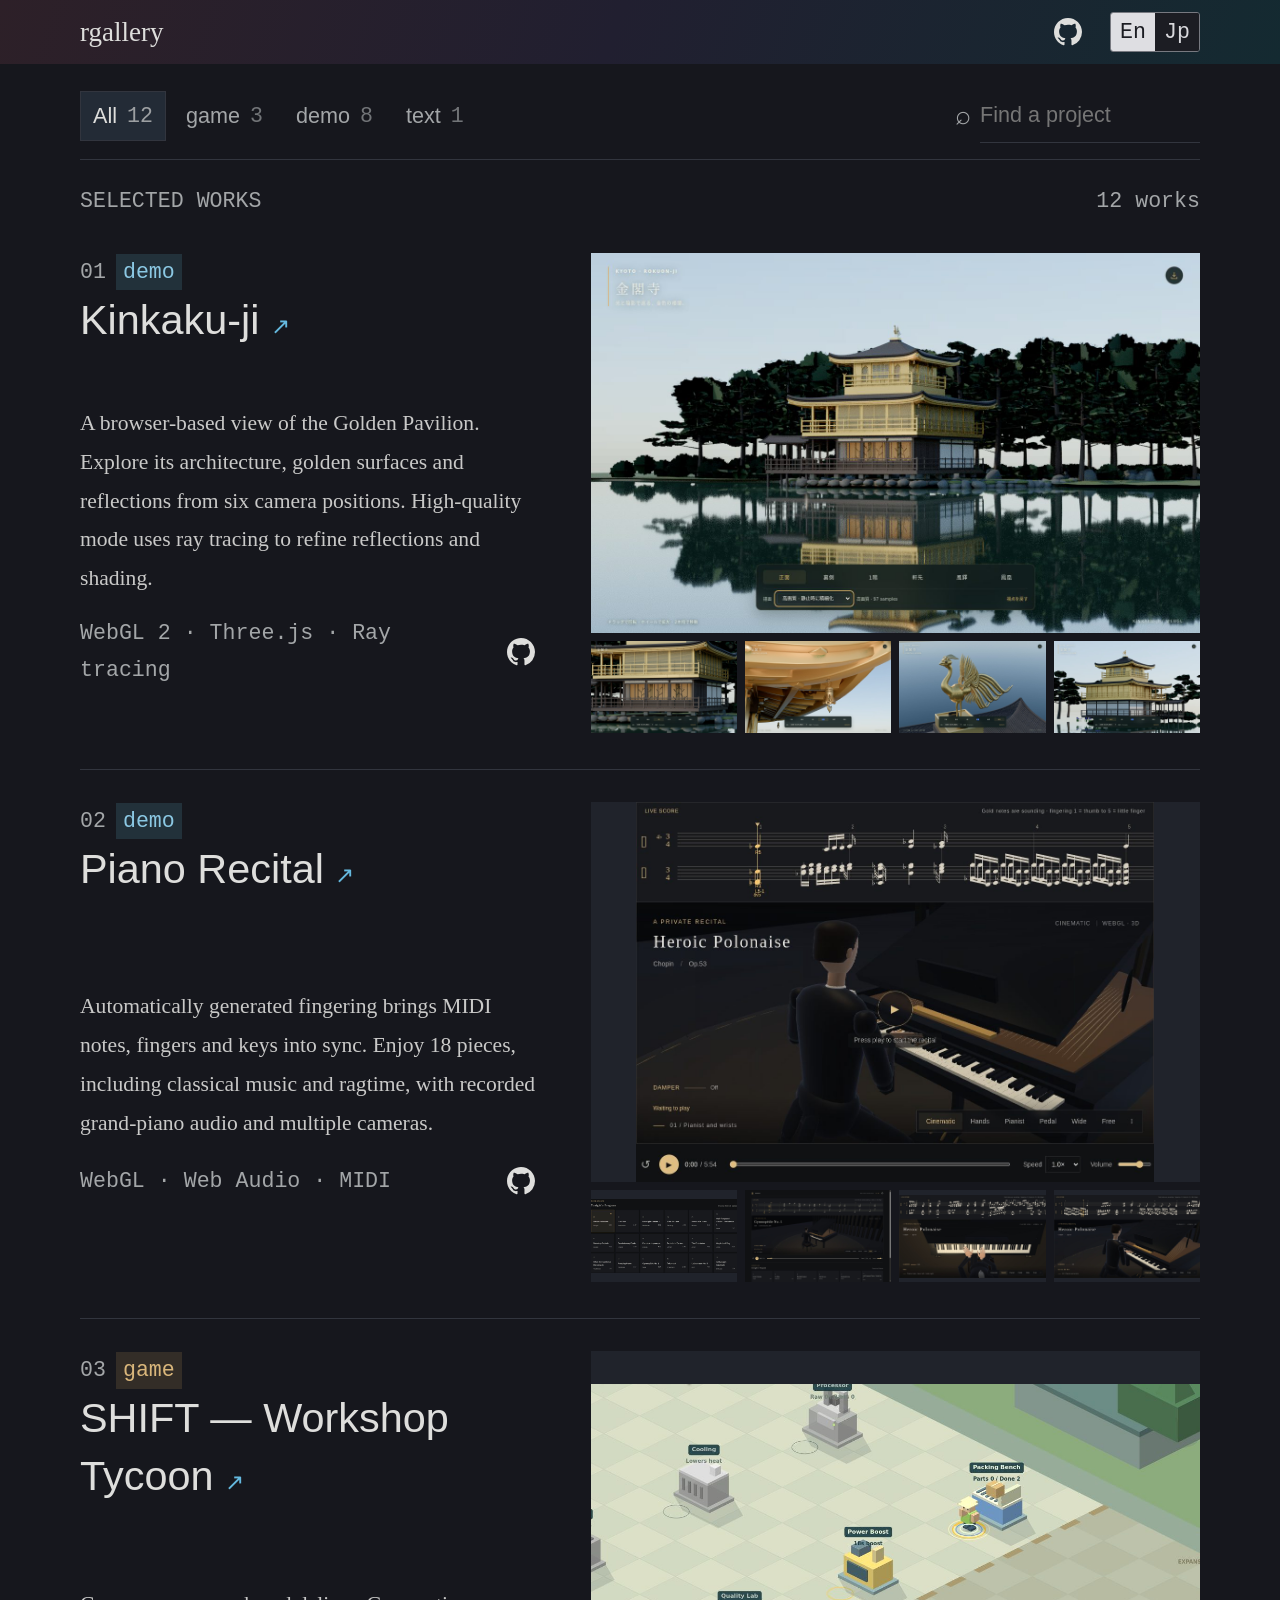
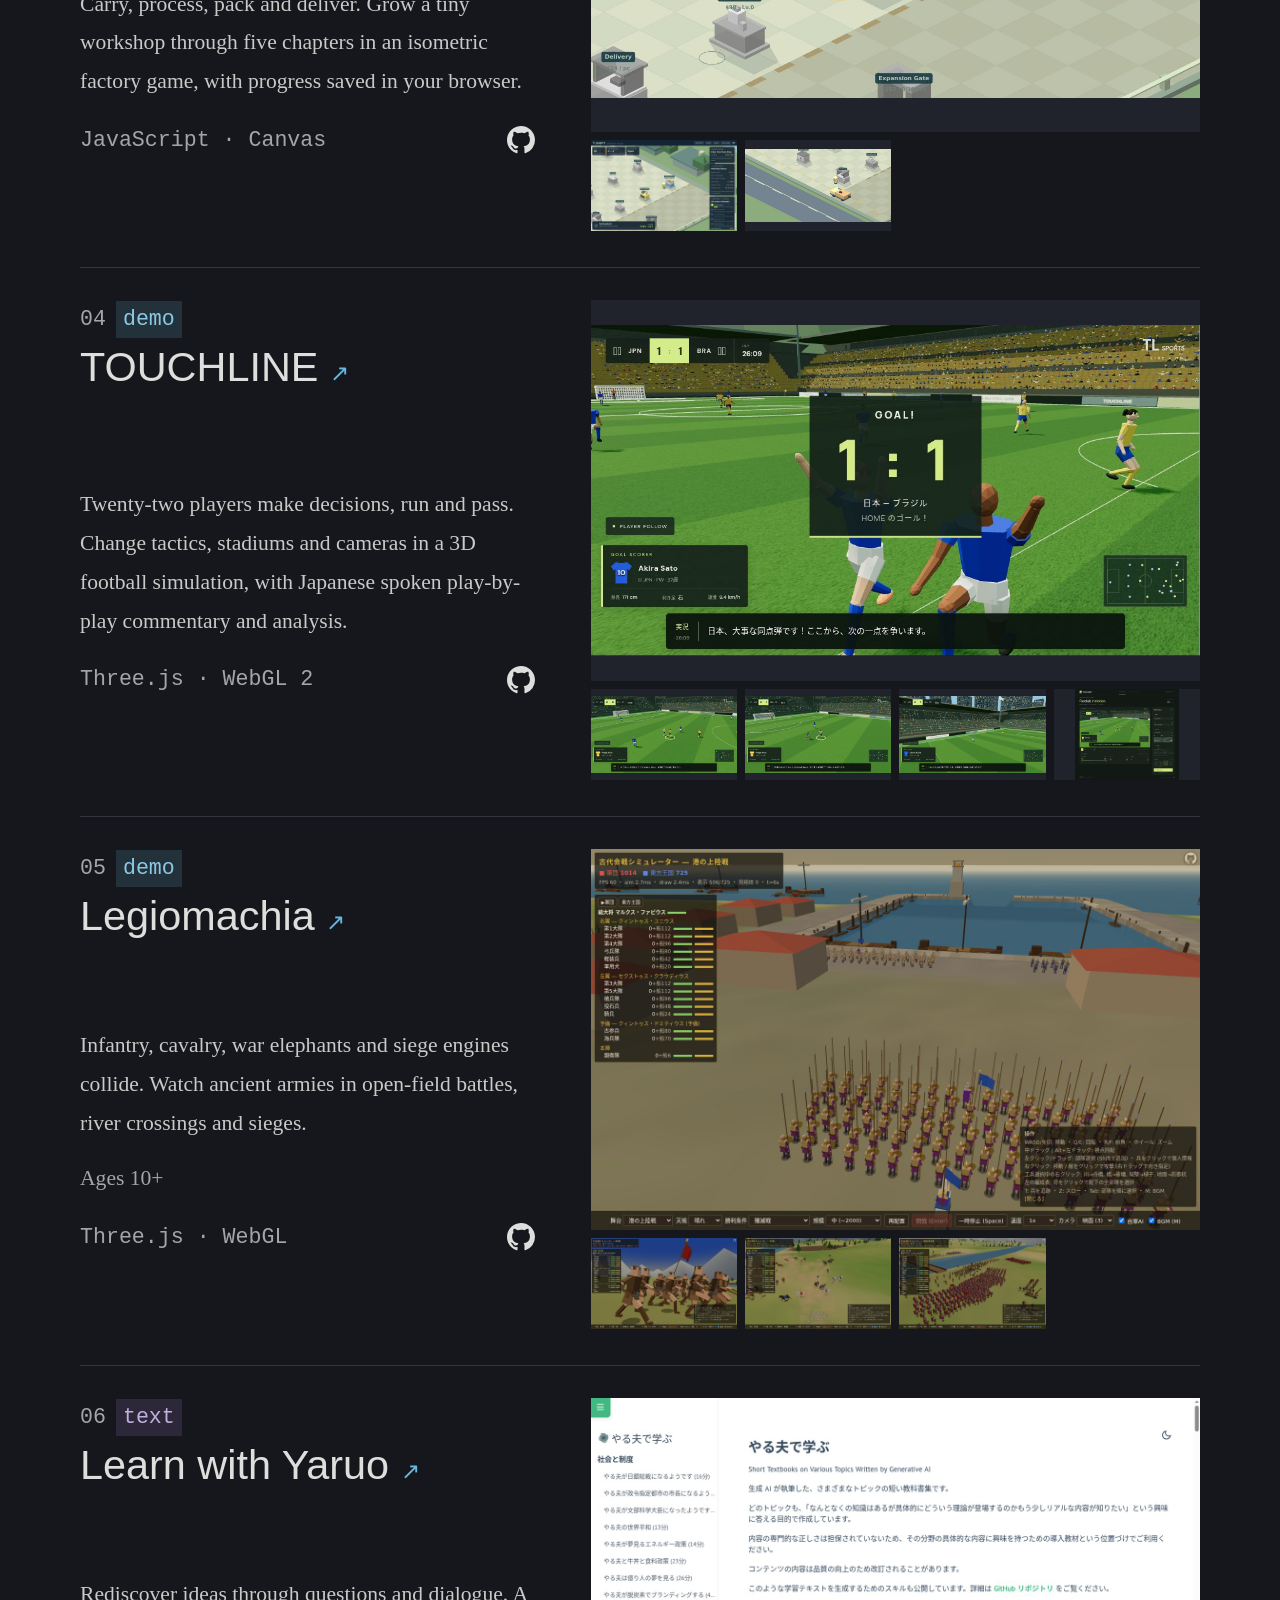
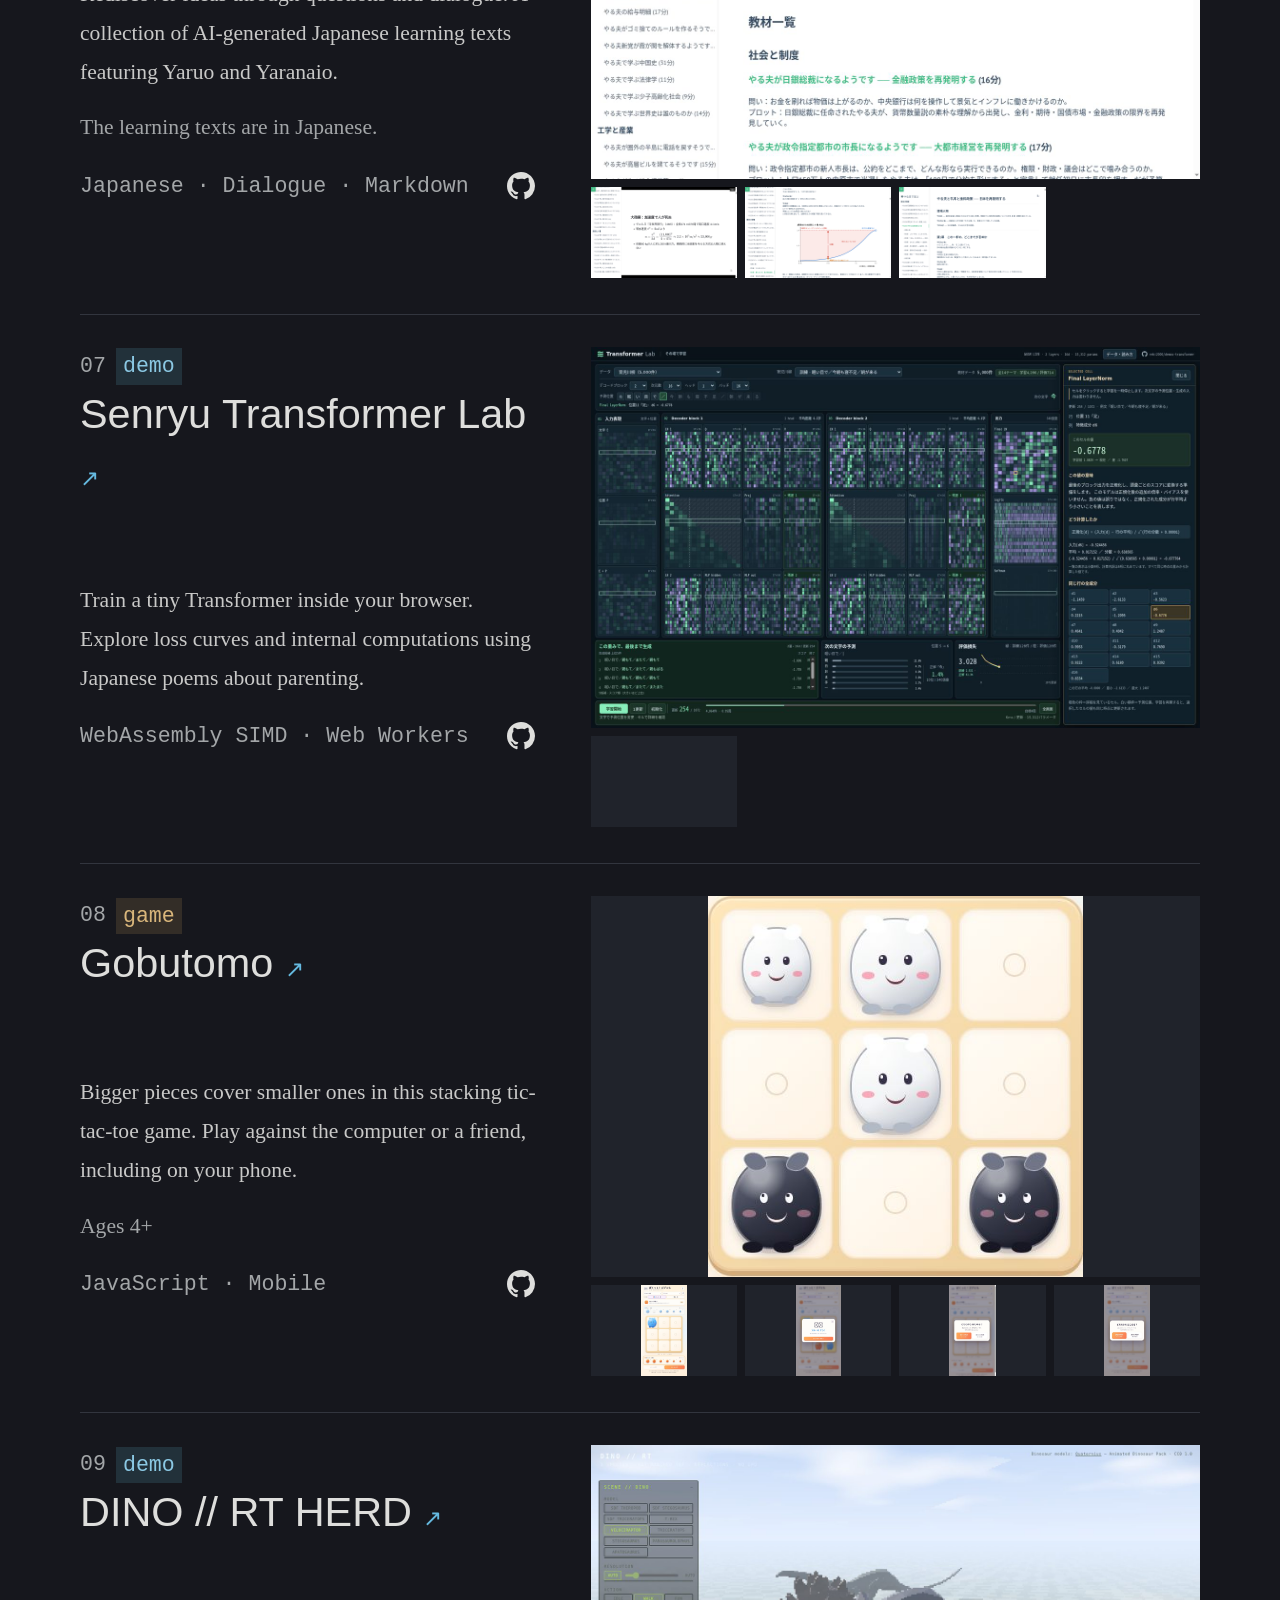
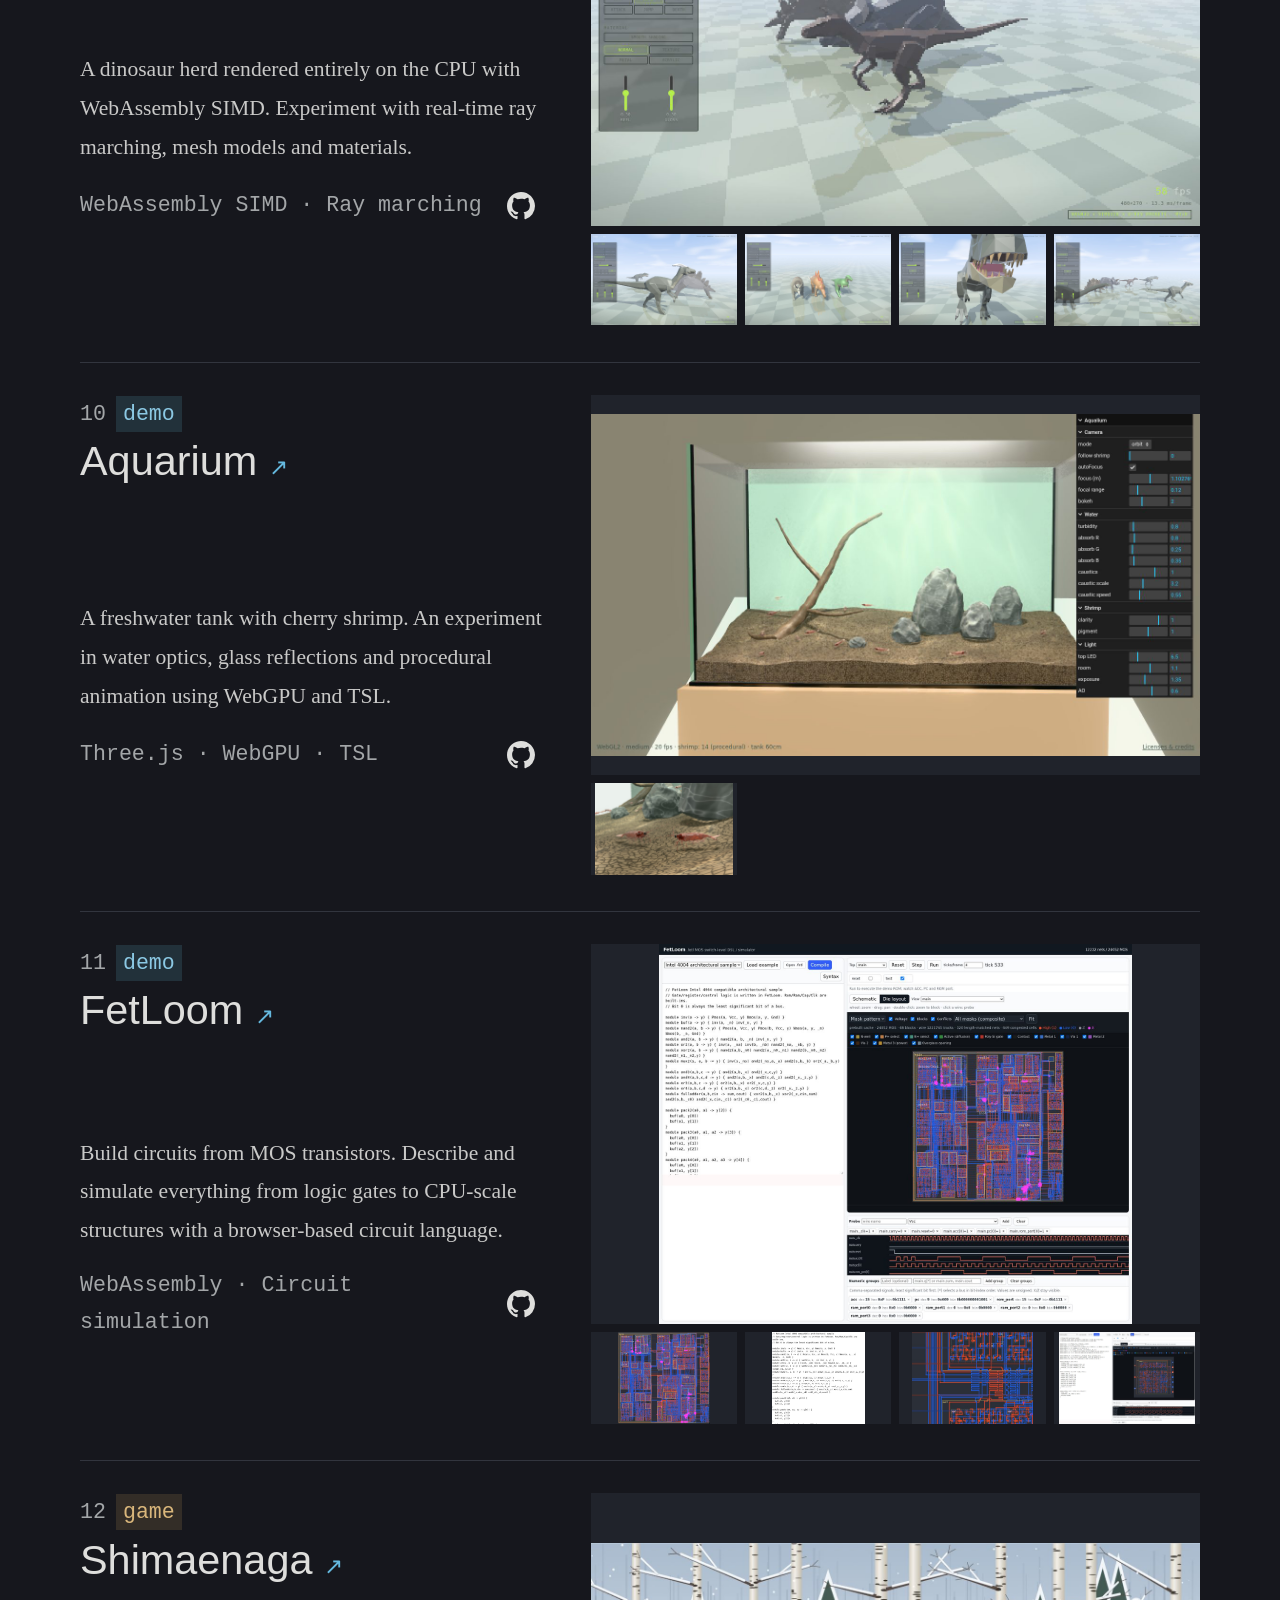
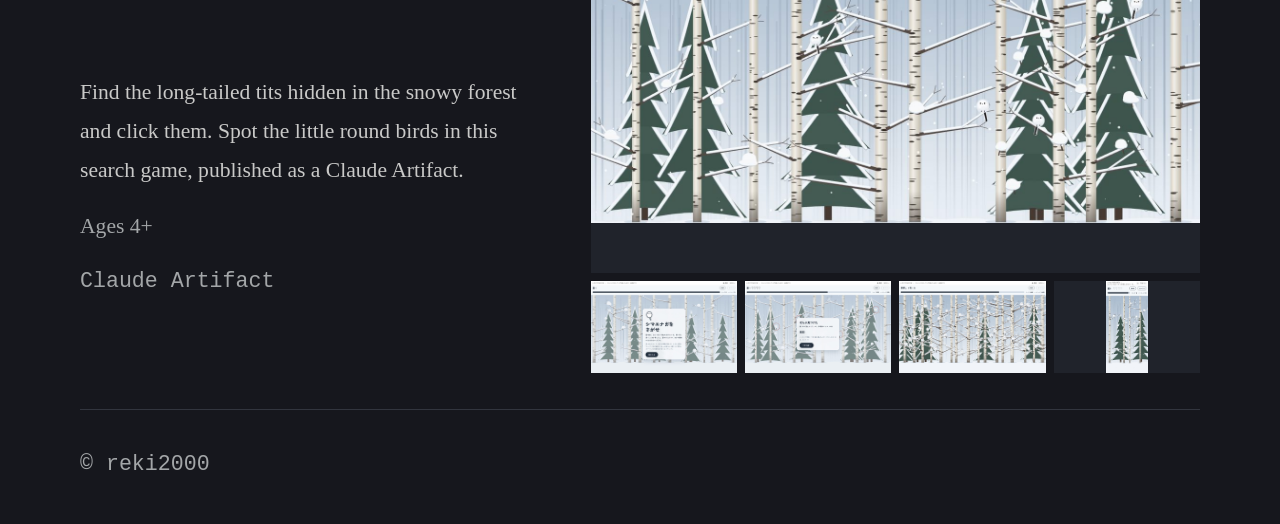
==== commit 649bf2d5: "Refactor build.py and tidy assets; generated output unchanged build.py (227 -> 262 lines, but far le" ====
--- a/docs/en/index.html
+++ b/docs/en/index.html
@@ -4,7 +4,7 @@
 <meta name="theme-color" content="#16171d"><link rel="canonical" href="https://reki2000.github.io/rgallery/en/index.html">
 <link rel="alternate" hreflang="ja" href="https://reki2000.github.io/rgallery/index.html">
 <meta property="og:type" content="website"><meta property="og:title" content="Collection"><meta property="og:description" content="Demos and games for the browser. Ideas explored through conversation. A collection of things I make."><meta property="og:url" content="https://reki2000.github.io/rgallery/en/index.html">
-<link rel="stylesheet" href="../assets/style.css?v=64eeae33"><script src="../assets/site.js?v=c58e68e0" defer></script></head>
+<link rel="stylesheet" href="../assets/style.css?v=33f4e793"><script src="../assets/site.js?v=e14bcc80" defer></script></head>
 <body><a class="skip-link" href="#main">Skip to content</a><div class="page">
 <header class="site-header"><a class="wordmark" href="index.html">rgallery</a>
 <div class="header-right"><a class="github-link icon-link" href="https://github.com/reki2000/rgallery" target="_blank" rel="noopener noreferrer" aria-label="rgallery · GitHub" title="rgallery · GitHub"><svg viewBox="0 0 16 16" aria-hidden="true" focusable="false"><path fill="currentColor" d="M8 0C3.58 0 0 3.58 0 8c0 3.54 2.29 6.53 5.47 7.59.4.07.55-.17.55-.38 0-.19-.01-.82-.01-1.49-2.01.37-2.53-.49-2.69-.94-.09-.23-.48-.94-.82-1.13-.28-.15-.68-.52-.01-.53.63-.01 1.08.58 1.23.82.72 1.21 1.87.87 2.33.66.07-.52.28-.87.51-1.07-1.78-.2-3.64-.89-3.64-3.95 0-.87.31-1.59.82-2.15-.08-.2-.36-1.02.08-2.12 0 0 .67-.21 2.2.82A7.65 7.65 0 0 1 8 3.86c.68 0 1.36.09 2 .27 1.53-1.04 2.2-.82 2.2-.82.44 1.1.16 1.92.08 2.12.51.56.82 1.27.82 2.15 0 3.07-1.87 3.75-3.65 3.95.29.25.54.73.54 1.48 0 1.07-.01 1.93-.01 2.2 0 .21.15.46.55.38A8.01 8.01 0 0 0 16 8c0-4.42-3.58-8-8-8Z"/></svg></a><nav class="languages" aria-label="Language"><span aria-current="page" class="active" lang="en" aria-label="English">En</span><a href="../index.html" lang="ja" hreflang="ja" aria-label="日本語">Jp</a></nav></div></header>
--- a/docs/assets/style.css
+++ b/docs/assets/style.css
@@ -1,3 +1,4 @@
+/* Variables and base */
 :root {
   color-scheme: dark;
   --paper: #16171d;
@@ -31,6 +32,8 @@
 .page { width: min(1120px, calc(100% - 112px)); margin: auto; }
 .site-header { height: 64px; display: flex; align-items: center; justify-content: space-between; gap: 16px; }
 .wordmark { font-family: Georgia, 'Yu Mincho', 'Hiragino Mincho ProN', serif; font-size: var(--text-body); }
+
+/* Header */
 .header-right { display: flex; align-items: center; gap: 20px; }
 .icon-link { display: inline-flex; align-items: center; justify-content: center; width: 44px; height: 44px; color: var(--ink); flex: 0 0 auto; }
 .icon-link svg { width: 28px; height: 28px; }
@@ -44,6 +47,8 @@
 .collection-tools { display: flex; justify-content: space-between; align-items: center; gap: 20px; padding-bottom: 16px; border-bottom: 1px solid var(--line); }
 .filters { display: flex; flex-wrap: wrap; gap: 7px; }
 .filter { display: inline-flex; align-items: center; gap: 10px; padding: 5px 12px; border: 1px solid transparent; color: var(--muted); font-size: var(--text-small); }
+
+/* Collection tools: category filters and search */
 .filter.selected { border-color: var(--line); background: #232b36; color: var(--ink); }
 .filter span { opacity: .65; }
 .search { display: flex; align-items: center; gap: 9px; position: relative; color: var(--muted); min-width: 0; }
@@ -58,6 +63,8 @@
 .project-head h2 { margin-top: 10px; }
 .project-body { grid-area: body; min-width: 0; }
 .project-tech { display: flex; gap: 8px 14px; align-items: center; font-size: var(--text-small); }
+
+/* Project card */
 .project-tech .technologies { flex: 1; min-width: 0; }
 .project-tech .icon-link { margin-left: auto; flex: 0 0 auto; }
 .number { color: var(--muted); font-size: var(--text-small); }
@@ -81,12 +88,16 @@
 .text-cover strong { font-family: Georgia, 'Yu Mincho', 'Hiragino Mincho ProN', serif; font-size: var(--text-title); font-weight: 400; color: var(--ink); }
 .missing-cover { align-items: center; text-align: center; }
 .empty-state { padding: 60px 0; text-align: center; color: var(--muted); }
+
+/* Screenshot covers (text works and missing images) */
 footer { padding: 34px 0 40px; color: var(--muted); font-size: var(--text-small); }
 .lightbox { width: min(1280px, 94vw); max-height: 94vh; padding: 15px 22px; background: var(--paper); border: 0; color: var(--ink); }
 .lightbox::backdrop { background: #080a10e8; }
 .lightbox > img { display: block; width: 100%; height: calc(90vh - 150px); object-fit: contain; }
 .lightbox-top, .lightbox-bottom { display: flex; justify-content: space-between; align-items: center; gap: 15px; min-height: 44px; }
 .lightbox-caption, .lightbox-count { font-size: var(--text-small); }
+
+/* Footer and screenshot lightbox */
 .lightbox button { border: 0; background: transparent; color: var(--ink); min-width: 44px; min-height: 44px; }
 .sr-only { position: absolute; width: 1px; height: 1px; padding: 0; margin: -1px; overflow: hidden; clip: rect(0, 0, 0, 0); white-space: nowrap; border: 0; }
 .skip-link { position: absolute; left: 20px; top: -100px; padding: 10px; background: var(--accent); color: var(--paper); z-index: 5; }
@@ -95,10 +106,14 @@
   .page { width: calc(100% - 56px); }
   .project { gap: 10px 28px; }
   .collection-tools { align-items: flex-start; flex-direction: column; gap: 17px; }
+
+/* Accessibility helpers */
   .search { width: 100%; }
   .search input { width: 100%; }
 }
 @media (max-width: 640px) {
+
+/* Responsive */
   .page { width: calc(100% - 40px); }
   .header-right { gap: 8px; }
   .collection { padding-top: 20px; }
